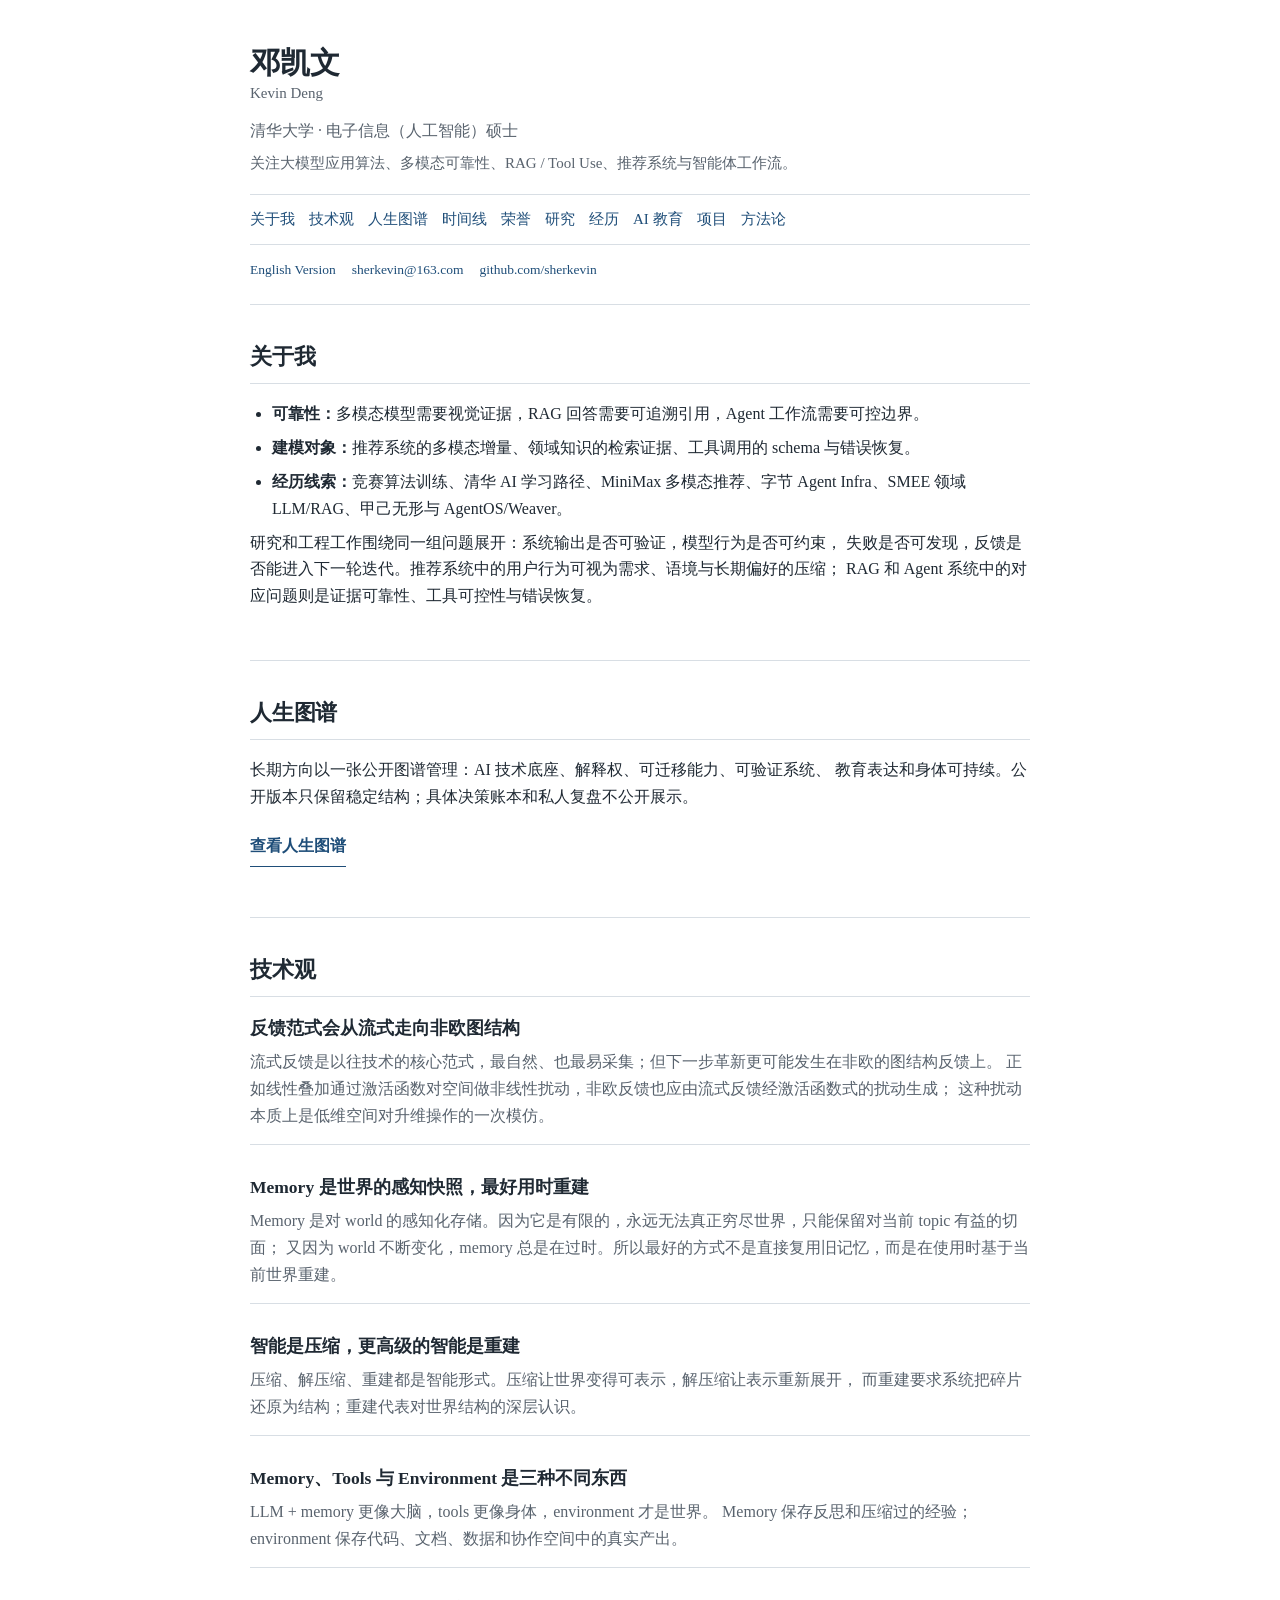
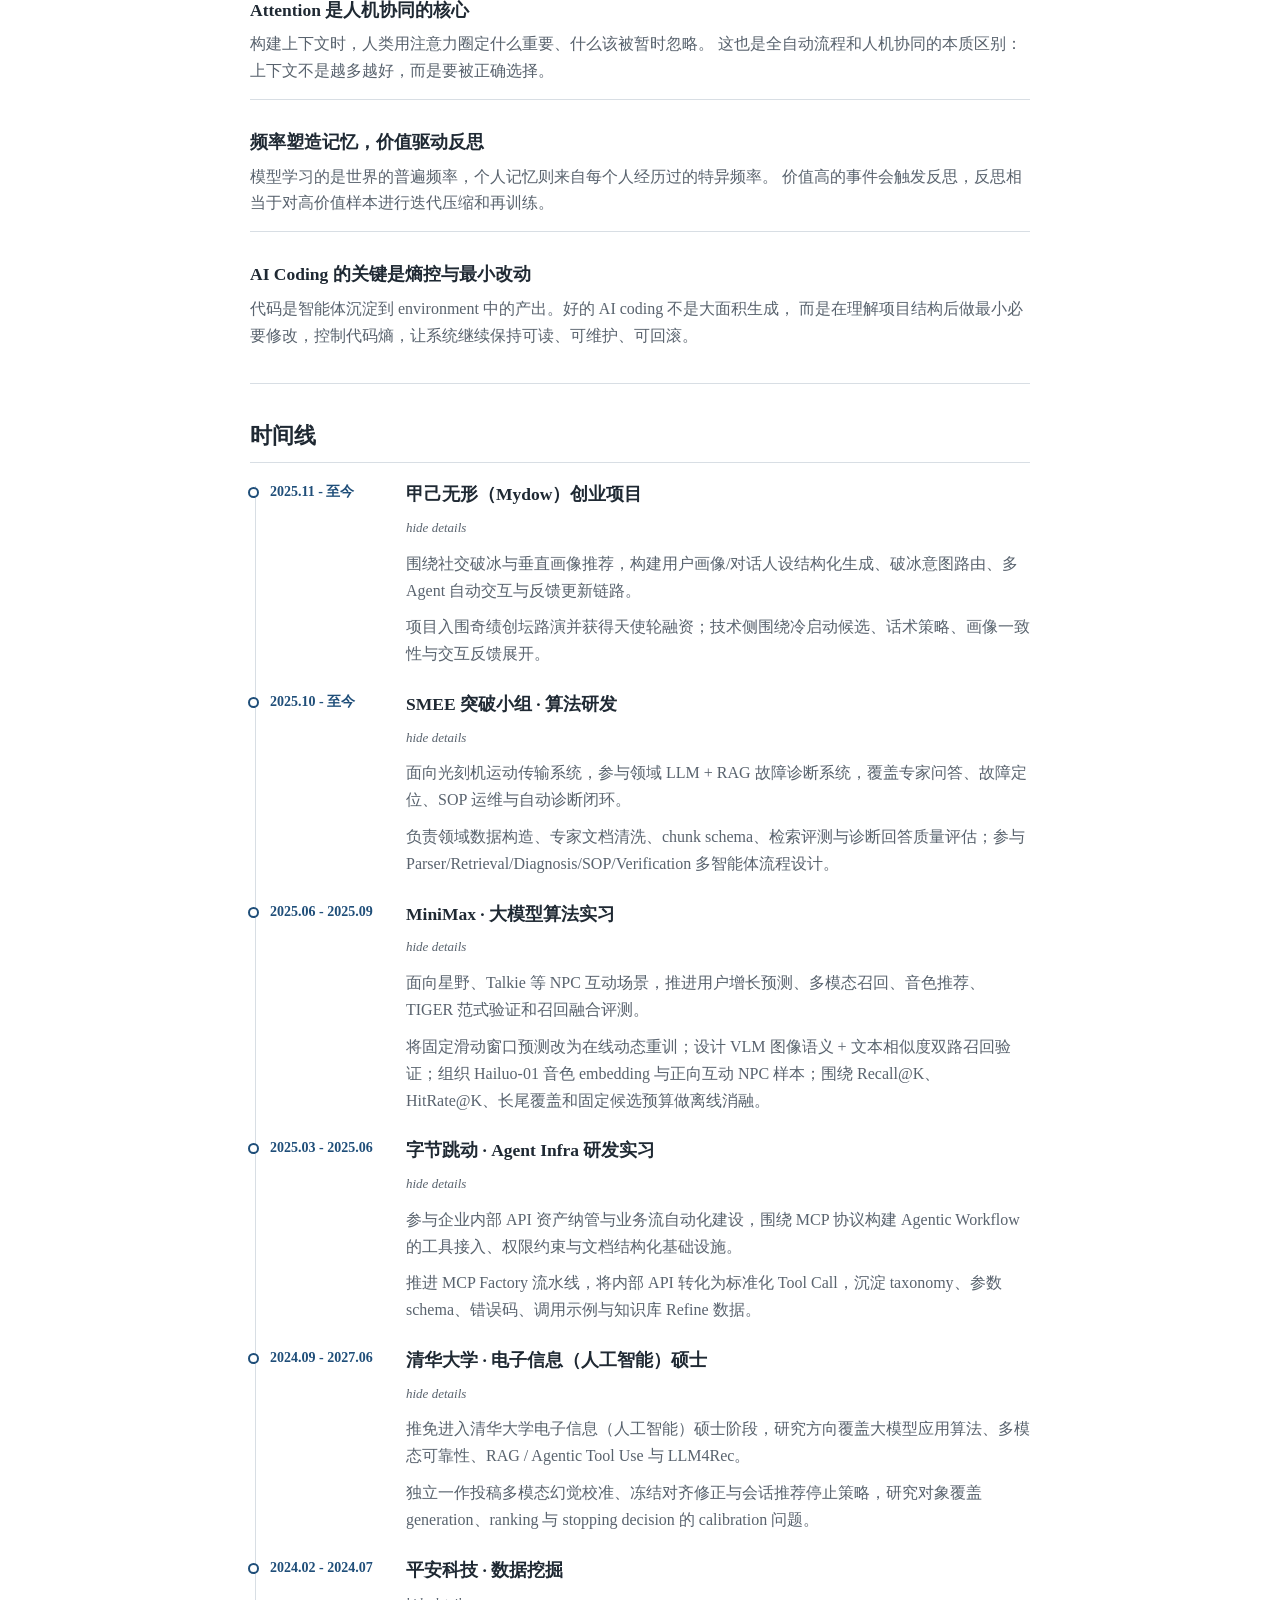
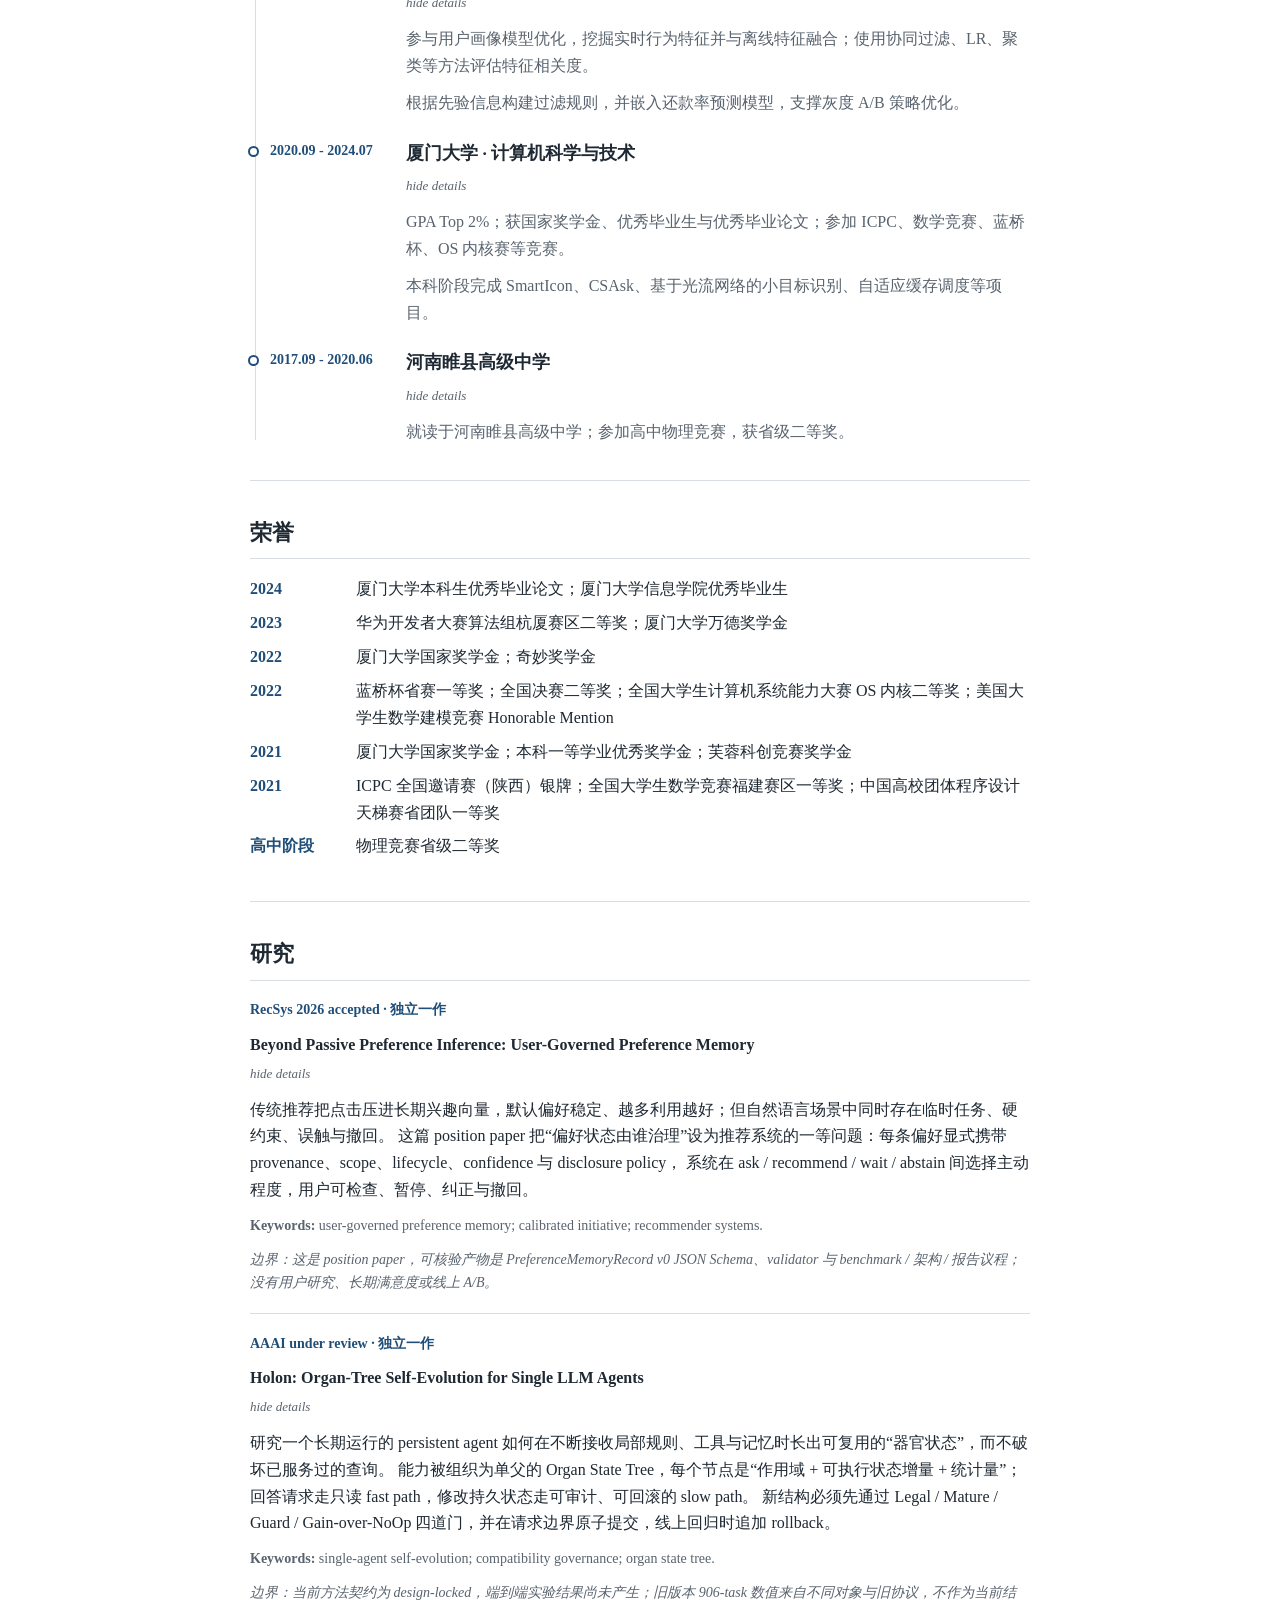
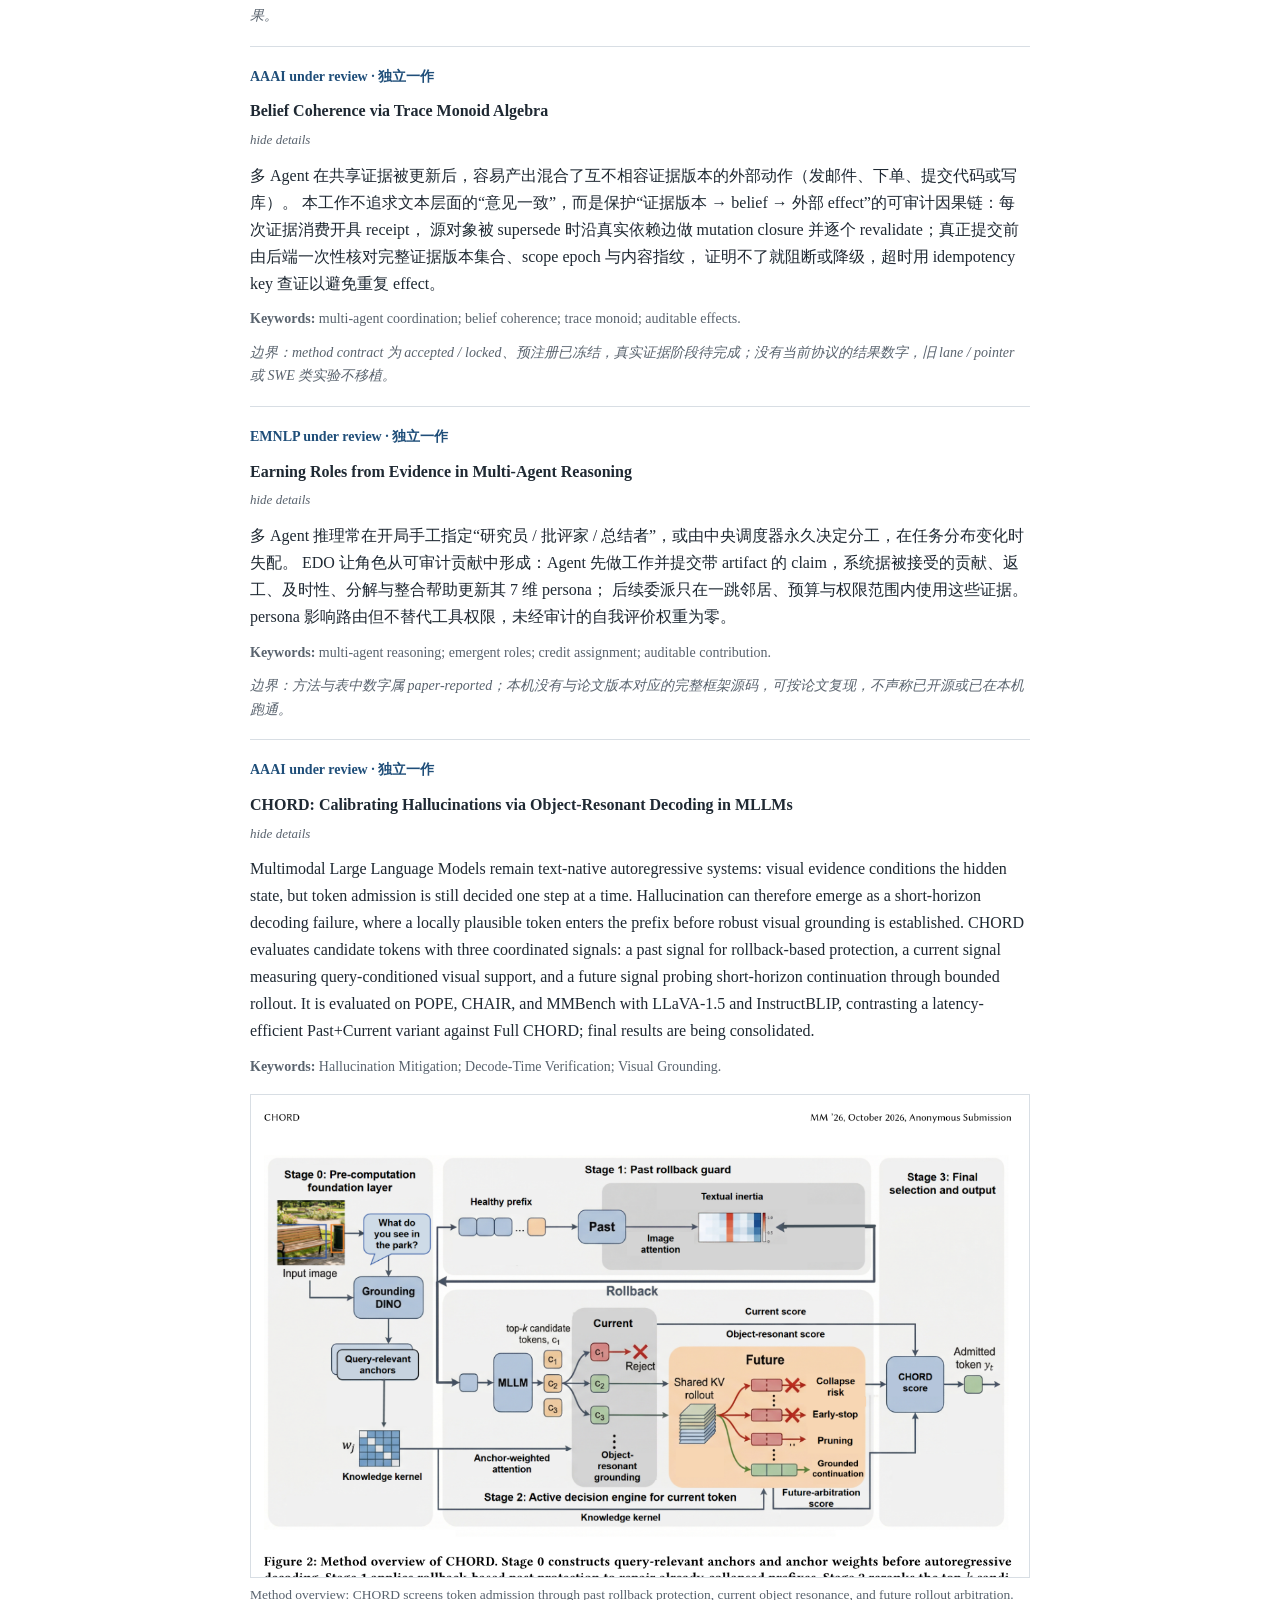
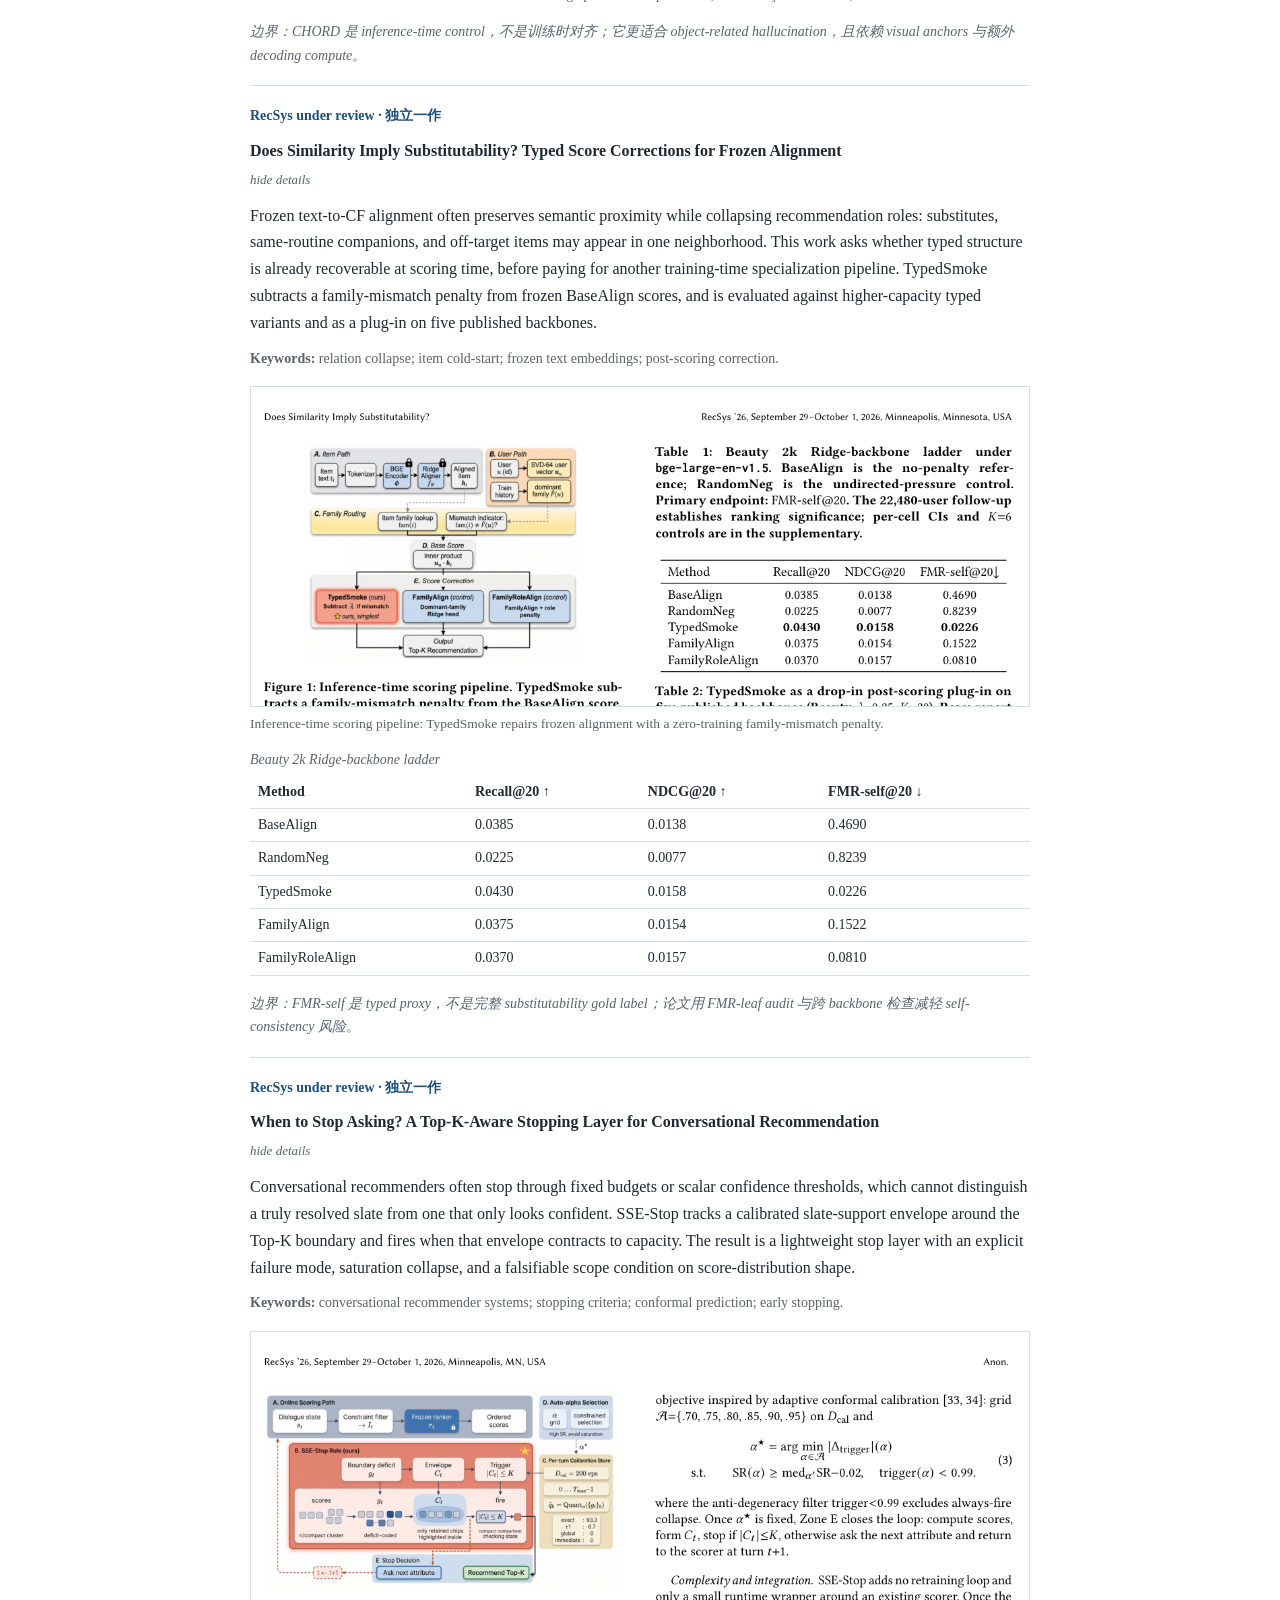
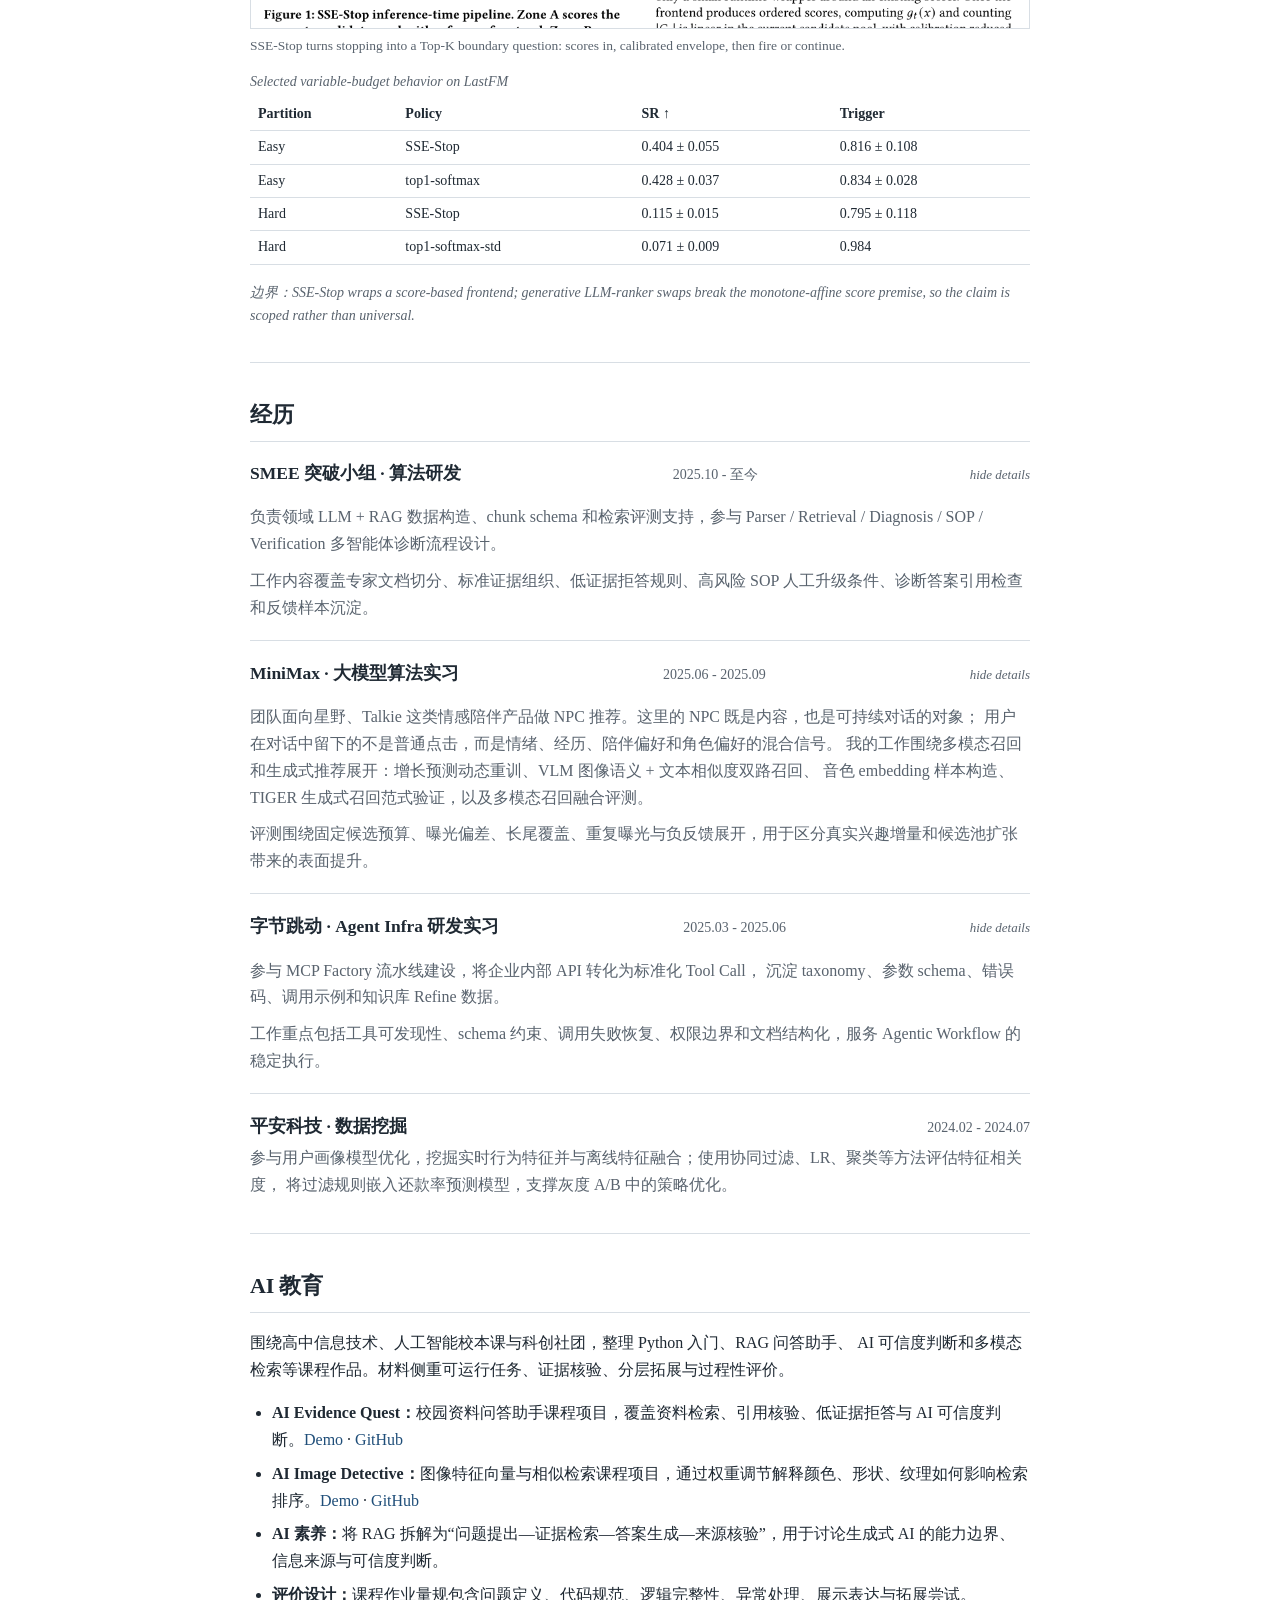
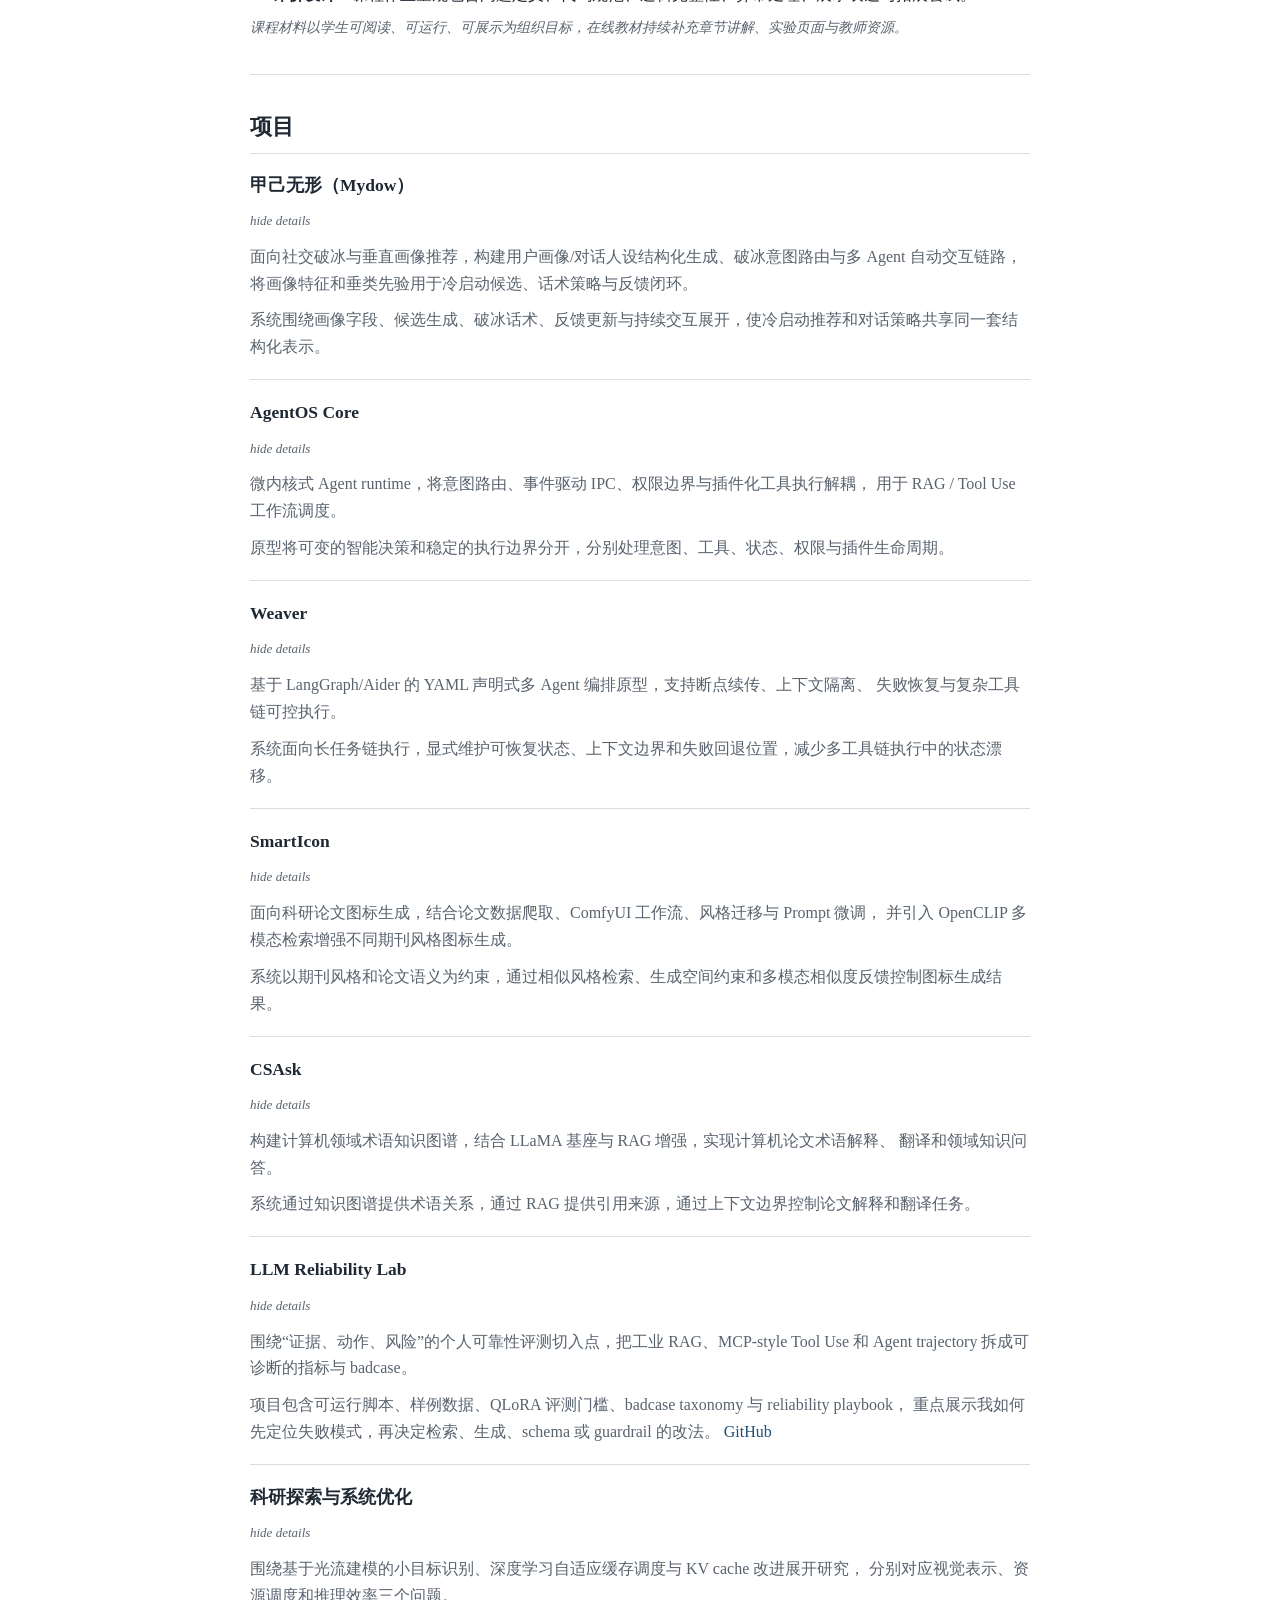
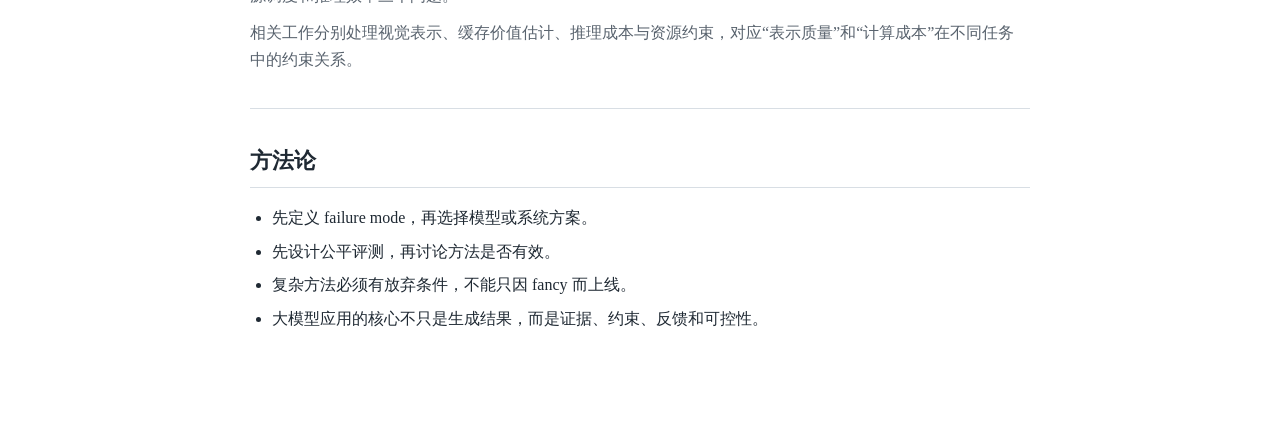
==== index.html @ a405c3c1 "Reorder worldview newest-first: non-Euclidean feedback then memory-rebuild on top" ====
<!doctype html>
<html lang="zh-CN">
  <head>
    <meta charset="utf-8" />
    <meta name="viewport" content="width=device-width, initial-scale=1" />
    <meta
      name="description"
      content="邓凯文的个人主页：人工智能、大模型应用算法、多模态、RAG、Tool Use、推荐与智能体系统。"
    />
    <title>邓凯文 | Kevin Deng</title>
    <link rel="stylesheet" href="./styles.css?v=20260525a" />
  </head>
  <body>
    <div class="page-card">
      <aside class="sidebar">
        <div class="avatar">邓</div>
        <h1>邓凯文</h1>
        <p class="cn-name">Kevin Deng</p>
        <p class="role">清华大学 · 电子信息（人工智能）硕士</p>
        <p class="focus">
          关注大模型应用算法、多模态可靠性、RAG / Tool Use、推荐系统与智能体工作流。
        </p>
        <nav aria-label="页面导航">
          <a href="#about">关于我</a>
          <a href="#worldview">技术观</a>
          <a href="#life-graph">人生图谱</a>
          <a href="#timeline">时间线</a>
          <a href="#honors">荣誉</a>
          <a href="#research">研究</a>
          <a href="#experience">经历</a>
          <a href="#ai-education">AI 教育</a>
          <a href="#projects">项目</a>
          <a href="#principles">方法论</a>
        </nav>
        <div class="contact">
          <a href="./en.html">English Version</a>
          <a href="mailto:sherkevin@163.com">sherkevin@163.com</a>
          <a href="https://github.com/sherkevin">github.com/sherkevin</a>
        </div>
      </aside>

      <main class="content">
        <section id="about" class="section">
          <h2>关于我</h2>
          <ul class="plain-list">
            <li><strong>可靠性：</strong>多模态模型需要视觉证据，RAG 回答需要可追溯引用，Agent 工作流需要可控边界。</li>
            <li><strong>建模对象：</strong>推荐系统的多模态增量、领域知识的检索证据、工具调用的 schema 与错误恢复。</li>
            <li><strong>经历线索：</strong>竞赛算法训练、清华 AI 学习路径、MiniMax 多模态推荐、字节 Agent Infra、SMEE 领域 LLM/RAG、甲己无形与 AgentOS/Weaver。</li>
          </ul>
          <p>
            研究和工程工作围绕同一组问题展开：系统输出是否可验证，模型行为是否可约束，
            失败是否可发现，反馈是否能进入下一轮迭代。推荐系统中的用户行为可视为需求、语境与长期偏好的压缩；
            RAG 和 Agent 系统中的对应问题则是证据可靠性、工具可控性与错误恢复。
          </p>
        </section>

        <section id="life-graph" class="section">
          <h2>人生图谱</h2>
          <p>
            长期方向以一张公开图谱管理：AI 技术底座、解释权、可迁移能力、可验证系统、
            教育表达和身体可持续。公开版本只保留稳定结构；具体决策账本和私人复盘不公开展示。
          </p>
          <p>
            <a class="text-button" href="./life-graph.html">查看人生图谱</a>
          </p>
        </section>

        <section id="worldview" class="section">
          <h2>技术观</h2>
          <div class="principles">
            <article>
              <h3>反馈范式会从流式走向非欧图结构</h3>
              <p>
                流式反馈是以往技术的核心范式，最自然、也最易采集；但下一步革新更可能发生在非欧的图结构反馈上。
                正如线性叠加通过激活函数对空间做非线性扰动，非欧反馈也应由流式反馈经激活函数式的扰动生成；
                这种扰动本质上是低维空间对升维操作的一次模仿。
              </p>
            </article>
            <article>
              <h3>Memory 是世界的感知快照，最好用时重建</h3>
              <p>
                Memory 是对 world 的感知化存储。因为它是有限的，永远无法真正穷尽世界，只能保留对当前 topic 有益的切面；
                又因为 world 不断变化，memory 总是在过时。所以最好的方式不是直接复用旧记忆，而是在使用时基于当前世界重建。
              </p>
            </article>
            <article>
              <h3>智能是压缩，更高级的智能是重建</h3>
              <p>
                压缩、解压缩、重建都是智能形式。压缩让世界变得可表示，解压缩让表示重新展开，
                而重建要求系统把碎片还原为结构；重建代表对世界结构的深层认识。
              </p>
            </article>
            <article>
              <h3>Memory、Tools 与 Environment 是三种不同东西</h3>
              <p>
                LLM + memory 更像大脑，tools 更像身体，environment 才是世界。
                Memory 保存反思和压缩过的经验；environment 保存代码、文档、数据和协作空间中的真实产出。
              </p>
            </article>
            <article>
              <h3>Attention 是人机协同的核心</h3>
              <p>
                构建上下文时，人类用注意力圈定什么重要、什么该被暂时忽略。
                这也是全自动流程和人机协同的本质区别：上下文不是越多越好，而是要被正确选择。
              </p>
            </article>
            <article>
              <h3>频率塑造记忆，价值驱动反思</h3>
              <p>
                模型学习的是世界的普遍频率，个人记忆则来自每个人经历过的特异频率。
                价值高的事件会触发反思，反思相当于对高价值样本进行迭代压缩和再训练。
              </p>
            </article>
            <article>
              <h3>AI Coding 的关键是熵控与最小改动</h3>
              <p>
                代码是智能体沉淀到 environment 中的产出。好的 AI coding 不是大面积生成，
                而是在理解项目结构后做最小必要修改，控制代码熵，让系统继续保持可读、可维护、可回滚。
              </p>
            </article>
          </div>
        </section>

        <section id="timeline" class="section">
          <h2>时间线</h2>
          <div class="timeline">
            <article>
              <span class="dot"></span>
              <time>2025.11 - 至今</time>
              <div>
                <details class="event-detail" open>
                  <summary><h3>甲己无形（Mydow）创业项目</h3></summary>
                  <p>围绕社交破冰与垂直画像推荐，构建用户画像/对话人设结构化生成、破冰意图路由、多 Agent 自动交互与反馈更新链路。</p>
                  <p>项目入围奇绩创坛路演并获得天使轮融资；技术侧围绕冷启动候选、话术策略、画像一致性与交互反馈展开。</p>
                </details>
              </div>
            </article>
            <article>
              <span class="dot"></span>
              <time>2025.10 - 至今</time>
              <div>
                <details class="event-detail" open>
                  <summary><h3>SMEE 突破小组 · 算法研发</h3></summary>
                  <p>面向光刻机运动传输系统，参与领域 LLM + RAG 故障诊断系统，覆盖专家问答、故障定位、SOP 运维与自动诊断闭环。</p>
                  <p>负责领域数据构造、专家文档清洗、chunk schema、检索评测与诊断回答质量评估；参与 Parser/Retrieval/Diagnosis/SOP/Verification 多智能体流程设计。</p>
                </details>
              </div>
            </article>
            <article>
              <span class="dot"></span>
              <time>2025.06 - 2025.09</time>
              <div>
                <details class="event-detail" open>
                  <summary><h3>MiniMax · 大模型算法实习</h3></summary>
                  <p>面向星野、Talkie 等 NPC 互动场景，推进用户增长预测、多模态召回、音色推荐、TIGER 范式验证和召回融合评测。</p>
                  <p>将固定滑动窗口预测改为在线动态重训；设计 VLM 图像语义 + 文本相似度双路召回验证；组织 Hailuo-01 音色 embedding 与正向互动 NPC 样本；围绕 Recall@K、HitRate@K、长尾覆盖和固定候选预算做离线消融。</p>
                </details>
              </div>
            </article>
            <article>
              <span class="dot"></span>
              <time>2025.03 - 2025.06</time>
              <div>
                <details class="event-detail" open>
                  <summary><h3>字节跳动 · Agent Infra 研发实习</h3></summary>
                  <p>参与企业内部 API 资产纳管与业务流自动化建设，围绕 MCP 协议构建 Agentic Workflow 的工具接入、权限约束与文档结构化基础设施。</p>
                  <p>推进 MCP Factory 流水线，将内部 API 转化为标准化 Tool Call，沉淀 taxonomy、参数 schema、错误码、调用示例与知识库 Refine 数据。</p>
                </details>
              </div>
            </article>
            <article>
              <span class="dot"></span>
              <time>2024.09 - 2027.06</time>
              <div>
                <details class="event-detail" open>
                  <summary><h3>清华大学 · 电子信息（人工智能）硕士</h3></summary>
                  <p>推免进入清华大学电子信息（人工智能）硕士阶段，研究方向覆盖大模型应用算法、多模态可靠性、RAG / Agentic Tool Use 与 LLM4Rec。</p>
                  <p>独立一作投稿多模态幻觉校准、冻结对齐修正与会话推荐停止策略，研究对象覆盖 generation、ranking 与 stopping decision 的 calibration 问题。</p>
                </details>
              </div>
            </article>
            <article>
              <span class="dot"></span>
              <time>2024.02 - 2024.07</time>
              <div>
                <details class="event-detail" open>
                  <summary><h3>平安科技 · 数据挖掘</h3></summary>
                  <p>参与用户画像模型优化，挖掘实时行为特征并与离线特征融合；使用协同过滤、LR、聚类等方法评估特征相关度。</p>
                  <p>根据先验信息构建过滤规则，并嵌入还款率预测模型，支撑灰度 A/B 策略优化。</p>
                </details>
              </div>
            </article>
            <article>
              <span class="dot"></span>
              <time>2020.09 - 2024.07</time>
              <div>
                <details class="event-detail" open>
                  <summary><h3>厦门大学 · 计算机科学与技术</h3></summary>
                  <p>GPA Top 2%；获国家奖学金、优秀毕业生与优秀毕业论文；参加 ICPC、数学竞赛、蓝桥杯、OS 内核赛等竞赛。</p>
                  <p>本科阶段完成 SmartIcon、CSAsk、基于光流网络的小目标识别、自适应缓存调度等项目。</p>
                </details>
              </div>
            </article>
            <article>
              <span class="dot"></span>
              <time>2017.09 - 2020.06</time>
              <div>
                <details class="event-detail" open>
                  <summary><h3>河南睢县高级中学</h3></summary>
                  <p>就读于河南睢县高级中学；参加高中物理竞赛，获省级二等奖。</p>
                </details>
              </div>
            </article>
          </div>
        </section>

        <section id="honors" class="section">
          <h2>荣誉</h2>
          <ul class="dated-list">
            <li><span>2024</span>厦门大学本科生优秀毕业论文；厦门大学信息学院优秀毕业生</li>
            <li><span>2023</span>华为开发者大赛算法组杭厦赛区二等奖；厦门大学万德奖学金</li>
            <li><span>2022</span>厦门大学国家奖学金；奇妙奖学金</li>
            <li><span>2022</span>蓝桥杯省赛一等奖；全国决赛二等奖；全国大学生计算机系统能力大赛 OS 内核二等奖；美国大学生数学建模竞赛 Honorable Mention</li>
            <li><span>2021</span>厦门大学国家奖学金；本科一等学业优秀奖学金；芙蓉科创竞赛奖学金</li>
            <li><span>2021</span>ICPC 全国邀请赛（陕西）银牌；全国大学生数学竞赛福建赛区一等奖；中国高校团体程序设计天梯赛省团队一等奖</li>
            <li><span>高中阶段</span>物理竞赛省级二等奖</li>
          </ul>
        </section>

        <section id="research" class="section">
          <h2>研究</h2>
          <article class="publication">
            <details class="paper-detail" open>
              <summary>
                <span class="venue">RecSys 2026 accepted · 独立一作</span>
                <strong>Beyond Passive Preference Inference: User-Governed Preference Memory</strong>
              </summary>
              <p class="paper-abstract">
                传统推荐把点击压进长期兴趣向量，默认偏好稳定、越多利用越好；但自然语言场景中同时存在临时任务、硬约束、误触与撤回。
                这篇 position paper 把“偏好状态由谁治理”设为推荐系统的一等问题：每条偏好显式携带 provenance、scope、lifecycle、confidence 与 disclosure policy，
                系统在 ask / recommend / wait / abstain 间选择主动程度，用户可检查、暂停、纠正与撤回。
              </p>
              <p class="keywords"><strong>Keywords:</strong> user-governed preference memory; calibrated initiative; recommender systems.</p>
              <p class="note">边界：这是 position paper，可核验产物是 PreferenceMemoryRecord v0 JSON Schema、validator 与 benchmark / 架构 / 报告议程；没有用户研究、长期满意度或线上 A/B。</p>
            </details>
          </article>

          <article class="publication">
            <details class="paper-detail" open>
              <summary>
                <span class="venue">AAAI under review · 独立一作</span>
                <strong>Holon: Organ-Tree Self-Evolution for Single LLM Agents</strong>
              </summary>
              <p class="paper-abstract">
                研究一个长期运行的 persistent agent 如何在不断接收局部规则、工具与记忆时长出可复用的“器官状态”，而不破坏已服务过的查询。
                能力被组织为单父的 Organ State Tree，每个节点是“作用域 + 可执行状态增量 + 统计量”；回答请求走只读 fast path，修改持久状态走可审计、可回滚的 slow path。
                新结构必须先通过 Legal / Mature / Guard / Gain-over-NoOp 四道门，并在请求边界原子提交，线上回归时追加 rollback。
              </p>
              <p class="keywords"><strong>Keywords:</strong> single-agent self-evolution; compatibility governance; organ state tree.</p>
              <p class="note">边界：当前方法契约为 design-locked，端到端实验结果尚未产生；旧版本 906-task 数值来自不同对象与旧协议，不作为当前结果。</p>
            </details>
          </article>

          <article class="publication">
            <details class="paper-detail" open>
              <summary>
                <span class="venue">AAAI under review · 独立一作</span>
                <strong>Belief Coherence via Trace Monoid Algebra</strong>
              </summary>
              <p class="paper-abstract">
                多 Agent 在共享证据被更新后，容易产出混合了互不相容证据版本的外部动作（发邮件、下单、提交代码或写库）。
                本工作不追求文本层面的“意见一致”，而是保护“证据版本 → belief → 外部 effect”的可审计因果链：每次证据消费开具 receipt，
                源对象被 supersede 时沿真实依赖边做 mutation closure 并逐个 revalidate；真正提交前由后端一次性核对完整证据版本集合、scope epoch 与内容指纹，
                证明不了就阻断或降级，超时用 idempotency key 查证以避免重复 effect。
              </p>
              <p class="keywords"><strong>Keywords:</strong> multi-agent coordination; belief coherence; trace monoid; auditable effects.</p>
              <p class="note">边界：method contract 为 accepted / locked、预注册已冻结，真实证据阶段待完成；没有当前协议的结果数字，旧 lane / pointer 或 SWE 类实验不移植。</p>
            </details>
          </article>

          <article class="publication">
            <details class="paper-detail" open>
              <summary>
                <span class="venue">EMNLP under review · 独立一作</span>
                <strong>Earning Roles from Evidence in Multi-Agent Reasoning</strong>
              </summary>
              <p class="paper-abstract">
                多 Agent 推理常在开局手工指定“研究员 / 批评家 / 总结者”，或由中央调度器永久决定分工，在任务分布变化时失配。
                EDO 让角色从可审计贡献中形成：Agent 先做工作并提交带 artifact 的 claim，系统据被接受的贡献、返工、及时性、分解与整合帮助更新其 7 维 persona；
                后续委派只在一跳邻居、预算与权限范围内使用这些证据。persona 影响路由但不替代工具权限，未经审计的自我评价权重为零。
              </p>
              <p class="keywords"><strong>Keywords:</strong> multi-agent reasoning; emergent roles; credit assignment; auditable contribution.</p>
              <p class="note">边界：方法与表中数字属 paper-reported；本机没有与论文版本对应的完整框架源码，可按论文复现，不声称已开源或已在本机跑通。</p>
            </details>
          </article>

          <article class="publication">
            <details class="paper-detail" open>
              <summary>
                <span class="venue">AAAI under review · 独立一作</span>
                <strong>CHORD: Calibrating Hallucinations via Object-Resonant Decoding in MLLMs</strong>
              </summary>
              <p class="paper-abstract">
                Multimodal Large Language Models remain text-native autoregressive systems: visual evidence conditions the hidden state, but token admission is still decided one step at a time.
                Hallucination can therefore emerge as a short-horizon decoding failure, where a locally plausible token enters the prefix before robust visual grounding is established.
                CHORD evaluates candidate tokens with three coordinated signals: a past signal for rollback-based protection, a current signal measuring query-conditioned visual support, and a future signal probing short-horizon continuation through bounded rollout.
                It is evaluated on POPE, CHAIR, and MMBench with LLaVA-1.5 and InstructBLIP, contrasting a latency-efficient Past+Current variant against Full CHORD; final results are being consolidated.
              </p>
              <p class="keywords"><strong>Keywords:</strong> Hallucination Mitigation; Decode-Time Verification; Visual Grounding.</p>
              <figure class="paper-figure">
                <img src="./assets/papers/chord-method.png" alt="CHORD method overview" />
                <figcaption>Method overview: CHORD screens token admission through past rollback protection, current object resonance, and future rollout arbitration.</figcaption>
              </figure>
              <p class="note">边界：CHORD 是 inference-time control，不是训练时对齐；它更适合 object-related hallucination，且依赖 visual anchors 与额外 decoding compute。</p>
            </details>
          </article>

          <article class="publication">
            <details class="paper-detail" open>
              <summary>
                <span class="venue">RecSys under review · 独立一作</span>
                <strong>Does Similarity Imply Substitutability? Typed Score Corrections for Frozen Alignment</strong>
              </summary>
              <p class="paper-abstract">
                Frozen text-to-CF alignment often preserves semantic proximity while collapsing recommendation roles: substitutes, same-routine companions, and off-target items may appear in one neighborhood.
                This work asks whether typed structure is already recoverable at scoring time, before paying for another training-time specialization pipeline.
                TypedSmoke subtracts a family-mismatch penalty from frozen BaseAlign scores, and is evaluated against higher-capacity typed variants and as a plug-in on five published backbones.
              </p>
              <p class="keywords"><strong>Keywords:</strong> relation collapse; item cold-start; frozen text embeddings; post-scoring correction.</p>
              <figure class="paper-figure">
                <img src="./assets/papers/typed-method.png" alt="TypedSmoke inference-time scoring pipeline" />
                <figcaption>Inference-time scoring pipeline: TypedSmoke repairs frozen alignment with a zero-training family-mismatch penalty.</figcaption>
              </figure>
              <div class="table-wrap">
                <table class="result-table">
                  <caption>Beauty 2k Ridge-backbone ladder</caption>
                  <thead>
                    <tr>
                      <th>Method</th>
                      <th>Recall@20 ↑</th>
                      <th>NDCG@20 ↑</th>
                      <th>FMR-self@20 ↓</th>
                    </tr>
                  </thead>
                  <tbody>
                    <tr><td>BaseAlign</td><td>0.0385</td><td>0.0138</td><td>0.4690</td></tr>
                    <tr><td>RandomNeg</td><td>0.0225</td><td>0.0077</td><td>0.8239</td></tr>
                    <tr><td>TypedSmoke</td><td>0.0430</td><td>0.0158</td><td>0.0226</td></tr>
                    <tr><td>FamilyAlign</td><td>0.0375</td><td>0.0154</td><td>0.1522</td></tr>
                    <tr><td>FamilyRoleAlign</td><td>0.0370</td><td>0.0157</td><td>0.0810</td></tr>
                  </tbody>
                </table>
              </div>
              <p class="note">边界：FMR-self 是 typed proxy，不是完整 substitutability gold label；论文用 FMR-leaf audit 与跨 backbone 检查减轻 self-consistency 风险。</p>
            </details>
          </article>

          <article class="publication">
            <details class="paper-detail" open>
              <summary>
                <span class="venue">RecSys under review · 独立一作</span>
                <strong>When to Stop Asking? A Top-K-Aware Stopping Layer for Conversational Recommendation</strong>
              </summary>
              <p class="paper-abstract">
                Conversational recommenders often stop through fixed budgets or scalar confidence thresholds, which cannot distinguish a truly resolved slate from one that only looks confident.
                SSE-Stop tracks a calibrated slate-support envelope around the Top-K boundary and fires when that envelope contracts to capacity.
                The result is a lightweight stop layer with an explicit failure mode, saturation collapse, and a falsifiable scope condition on score-distribution shape.
              </p>
              <p class="keywords"><strong>Keywords:</strong> conversational recommender systems; stopping criteria; conformal prediction; early stopping.</p>
              <figure class="paper-figure">
                <img src="./assets/papers/stop-method.png" alt="SSE-Stop inference-time pipeline" />
                <figcaption>SSE-Stop turns stopping into a Top-K boundary question: scores in, calibrated envelope, then fire or continue.</figcaption>
              </figure>
              <div class="table-wrap">
                <table class="result-table">
                  <caption>Selected variable-budget behavior on LastFM</caption>
                  <thead>
                    <tr>
                      <th>Partition</th>
                      <th>Policy</th>
                      <th>SR ↑</th>
                      <th>Trigger</th>
                    </tr>
                  </thead>
                  <tbody>
                    <tr><td>Easy</td><td>SSE-Stop</td><td>0.404 ± 0.055</td><td>0.816 ± 0.108</td></tr>
                    <tr><td>Easy</td><td>top1-softmax</td><td>0.428 ± 0.037</td><td>0.834 ± 0.028</td></tr>
                    <tr><td>Hard</td><td>SSE-Stop</td><td>0.115 ± 0.015</td><td>0.795 ± 0.118</td></tr>
                    <tr><td>Hard</td><td>top1-softmax-std</td><td>0.071 ± 0.009</td><td>0.984</td></tr>
                  </tbody>
                </table>
              </div>
              <p class="note">边界：SSE-Stop wraps a score-based frontend; generative LLM-ranker swaps break the monotone-affine score premise, so the claim is scoped rather than universal.</p>
            </details>
          </article>
        </section>

        <section id="experience" class="section">
          <h2>经历</h2>
          <article class="entry">
            <details class="event-detail" open>
              <summary class="entry-head">
                <h3>SMEE 突破小组 · 算法研发</h3>
                <span>2025.10 - 至今</span>
              </summary>
              <p>
                负责领域 LLM + RAG 数据构造、chunk schema 和检索评测支持，参与 Parser / Retrieval /
                Diagnosis / SOP / Verification 多智能体诊断流程设计。
              </p>
              <p>
                工作内容覆盖专家文档切分、标准证据组织、低证据拒答规则、高风险 SOP 人工升级条件、诊断答案引用检查和反馈样本沉淀。
              </p>
            </details>
          </article>
          <article class="entry">
            <details class="event-detail" open>
              <summary class="entry-head">
                <h3>MiniMax · 大模型算法实习</h3>
                <span>2025.06 - 2025.09</span>
              </summary>
              <p>
                团队面向星野、Talkie 这类情感陪伴产品做 NPC 推荐。这里的 NPC 既是内容，也是可持续对话的对象；
                用户在对话中留下的不是普通点击，而是情绪、经历、陪伴偏好和角色偏好的混合信号。
                我的工作围绕多模态召回和生成式推荐展开：增长预测动态重训、VLM 图像语义 + 文本相似度双路召回、
                音色 embedding 样本构造、TIGER 生成式召回范式验证，以及多模态召回融合评测。
              </p>
              <p>
                评测围绕固定候选预算、曝光偏差、长尾覆盖、重复曝光与负反馈展开，用于区分真实兴趣增量和候选池扩张带来的表面提升。
              </p>
            </details>
          </article>
          <article class="entry">
            <details class="event-detail" open>
              <summary class="entry-head">
                <h3>字节跳动 · Agent Infra 研发实习</h3>
                <span>2025.03 - 2025.06</span>
              </summary>
              <p>
                参与 MCP Factory 流水线建设，将企业内部 API 转化为标准化 Tool Call，
                沉淀 taxonomy、参数 schema、错误码、调用示例和知识库 Refine 数据。
              </p>
              <p>
                工作重点包括工具可发现性、schema 约束、调用失败恢复、权限边界和文档结构化，服务 Agentic Workflow 的稳定执行。
              </p>
            </details>
          </article>
          <article class="entry">
            <div class="entry-head">
              <h3>平安科技 · 数据挖掘</h3>
              <span>2024.02 - 2024.07</span>
            </div>
            <p>
              参与用户画像模型优化，挖掘实时行为特征并与离线特征融合；使用协同过滤、LR、聚类等方法评估特征相关度，
              将过滤规则嵌入还款率预测模型，支撑灰度 A/B 中的策略优化。
            </p>
          </article>
        </section>

        <section id="ai-education" class="section">
          <h2>AI 教育</h2>
          <p>
            围绕高中信息技术、人工智能校本课与科创社团，整理 Python 入门、RAG 问答助手、
            AI 可信度判断和多模态检索等课程作品。材料侧重可运行任务、证据核验、分层拓展与过程性评价。
          </p>
          <ul class="plain-list">
            <li><strong>AI Evidence Quest：</strong>校园资料问答助手课程项目，覆盖资料检索、引用核验、低证据拒答与 AI 可信度判断。<a href="https://sherkevin.github.io/ai-evidence-quest/">Demo</a> · <a href="https://github.com/sherkevin/ai-evidence-quest">GitHub</a></li>
            <li><strong>AI Image Detective：</strong>图像特征向量与相似检索课程项目，通过权重调节解释颜色、形状、纹理如何影响检索排序。<a href="https://sherkevin.github.io/ai-image-detective/">Demo</a> · <a href="https://github.com/sherkevin/ai-image-detective">GitHub</a></li>
            <li><strong>AI 素养：</strong>将 RAG 拆解为“问题提出—证据检索—答案生成—来源核验”，用于讨论生成式 AI 的能力边界、信息来源与可信度判断。</li>
            <li><strong>评价设计：</strong>课程作业量规包含问题定义、代码规范、逻辑完整性、异常处理、展示表达与拓展尝试。</li>
          </ul>
          <p class="note">课程材料以学生可阅读、可运行、可展示为组织目标，在线教材持续补充章节讲解、实验页面与教师资源。</p>
        </section>

        <section id="projects" class="section">
          <h2>项目</h2>
          <div class="project">
            <details class="event-detail" open>
              <summary><h3>甲己无形（Mydow）</h3></summary>
              <p>
                面向社交破冰与垂直画像推荐，构建用户画像/对话人设结构化生成、破冰意图路由与多 Agent
                自动交互链路，将画像特征和垂类先验用于冷启动候选、话术策略与反馈闭环。
              </p>
              <p>
                系统围绕画像字段、候选生成、破冰话术、反馈更新与持续交互展开，使冷启动推荐和对话策略共享同一套结构化表示。
              </p>
            </details>
          </div>
          <div class="project">
            <details class="event-detail" open>
              <summary><h3>AgentOS Core</h3></summary>
              <p>
                微内核式 Agent runtime，将意图路由、事件驱动 IPC、权限边界与插件化工具执行解耦，
                用于 RAG / Tool Use 工作流调度。
              </p>
              <p>
                原型将可变的智能决策和稳定的执行边界分开，分别处理意图、工具、状态、权限与插件生命周期。
              </p>
            </details>
          </div>
          <div class="project">
            <details class="event-detail" open>
              <summary><h3>Weaver</h3></summary>
              <p>
                基于 LangGraph/Aider 的 YAML 声明式多 Agent 编排原型，支持断点续传、上下文隔离、
                失败恢复与复杂工具链可控执行。
              </p>
              <p>
                系统面向长任务链执行，显式维护可恢复状态、上下文边界和失败回退位置，减少多工具链执行中的状态漂移。
              </p>
            </details>
          </div>
          <div class="project">
            <details class="event-detail" open>
              <summary><h3>SmartIcon</h3></summary>
              <p>
                面向科研论文图标生成，结合论文数据爬取、ComfyUI 工作流、风格迁移与 Prompt 微调，
                并引入 OpenCLIP 多模态检索增强不同期刊风格图标生成。
              </p>
              <p>
                系统以期刊风格和论文语义为约束，通过相似风格检索、生成空间约束和多模态相似度反馈控制图标生成结果。
              </p>
            </details>
          </div>
          <div class="project">
            <details class="event-detail" open>
              <summary><h3>CSAsk</h3></summary>
              <p>
                构建计算机领域术语知识图谱，结合 LLaMA 基座与 RAG 增强，实现计算机论文术语解释、
                翻译和领域知识问答。
              </p>
              <p>
                系统通过知识图谱提供术语关系，通过 RAG 提供引用来源，通过上下文边界控制论文解释和翻译任务。
              </p>
            </details>
          </div>
          <div class="project">
            <details class="event-detail" open>
              <summary><h3>LLM Reliability Lab</h3></summary>
              <p>
                围绕“证据、动作、风险”的个人可靠性评测切入点，把工业 RAG、MCP-style Tool Use
                和 Agent trajectory 拆成可诊断的指标与 badcase。
              </p>
              <p>
                项目包含可运行脚本、样例数据、QLoRA 评测门槛、badcase taxonomy 与 reliability playbook，
                重点展示我如何先定位失败模式，再决定检索、生成、schema 或 guardrail 的改法。
                <a href="https://github.com/sherkevin/llm-reliability-lab">GitHub</a>
              </p>
            </details>
          </div>
          <div class="project">
            <details class="event-detail" open>
              <summary><h3>科研探索与系统优化</h3></summary>
              <p>
                围绕基于光流建模的小目标识别、深度学习自适应缓存调度与 KV cache 改进展开研究，
                分别对应视觉表示、资源调度和推理效率三个问题。
              </p>
              <p>
                相关工作分别处理视觉表示、缓存价值估计、推理成本与资源约束，对应“表示质量”和“计算成本”在不同任务中的约束关系。
              </p>
            </details>
          </div>
        </section>

        <section id="principles" class="section">
          <h2>方法论</h2>
          <ul class="plain-list">
            <li>先定义 failure mode，再选择模型或系统方案。</li>
            <li>先设计公平评测，再讨论方法是否有效。</li>
            <li>复杂方法必须有放弃条件，不能只因 fancy 而上线。</li>
            <li>大模型应用的核心不只是生成结果，而是证据、约束、反馈和可控性。</li>
          </ul>
        </section>
      </main>
    </div>
    <script src="./script.js?v=20260504e"></script>
  </body>
</html>
---- styles.css ----
:root {
  --bg: #ffffff;
  --panel: #ffffff;
  --ink: #1f2933;
  --muted: #59636e;
  --line: #d8dee4;
  --accent: #1f4e79;
  --soft: #eef4fa;
}

* {
  box-sizing: border-box;
}

html {
  scroll-behavior: smooth;
}

body {
  margin: 0;
  color: var(--ink);
  background: #ffffff;
  font-family: "Times New Roman", Times, "SimSun", "Songti SC", "宋体", serif;
  font-size: 16px;
  line-height: 1.68;
}

a {
  color: var(--accent);
  text-decoration: none;
}

a:hover {
  text-decoration: underline;
  text-underline-offset: 3px;
}

.text-button {
  display: inline-block;
  padding: 6px 0;
  border-bottom: 1px solid var(--accent);
  font-weight: 600;
}

.text-button:hover {
  text-decoration: none;
}

.page-card {
  width: min(780px, calc(100% - 36px));
  min-height: 100vh;
  margin: 0 auto;
  padding: 46px 0 58px;
  background: var(--bg);
  border: 0;
  box-shadow: none;
}

.sidebar {
  position: static;
  padding: 0 0 22px;
  margin-bottom: 34px;
  border-right: 0;
  border-bottom: 1px solid var(--line);
  background: transparent;
}

.avatar {
  display: none;
}

h1,
h2,
h3,
p {
  margin-top: 0;
}

h1 {
  margin-bottom: 2px;
  font-size: 30px;
  font-weight: 600;
  line-height: 1.1;
}

.cn-name {
  margin-bottom: 12px;
  color: var(--muted);
  font-size: 15px;
}

.role,
.focus {
  color: var(--muted);
}

.role {
  margin-bottom: 6px;
}

.focus {
  max-width: 620px;
  margin-bottom: 18px;
  font-size: 15px;
}

nav {
  display: flex;
  flex-wrap: wrap;
  gap: 4px 14px;
  margin: 18px 0 14px;
  padding: 12px 0;
  border-top: 1px solid var(--line);
  border-bottom: 1px solid var(--line);
}

nav a {
  color: var(--accent);
  font-size: 15px;
}

.contact {
  display: flex;
  flex-wrap: wrap;
  gap: 6px 16px;
  font-size: 13.5px;
  word-break: break-word;
}

.content {
  padding-top: 0;
}

.section {
  padding: 0 0 34px;
  margin-bottom: 34px;
  border-bottom: 1px solid var(--line);
}

.section:last-child {
  margin-bottom: 0;
  border-bottom: 0;
}

h2 {
  margin-bottom: 17px;
  padding-bottom: 7px;
  border-bottom: 1px solid var(--line);
  font-size: 22px;
  font-weight: 600;
  letter-spacing: -0.01em;
}

h3 {
  margin-bottom: 6px;
  font-size: 17.5px;
  font-weight: 600;
}

strong {
  font-weight: 600;
}

.plain-list,
.news-list,
.dated-list {
  padding-left: 22px;
  margin: 0;
}

.plain-list li,
.news-list li,
.dated-list li {
  margin-bottom: 7px;
}

.news-list span {
  display: inline-block;
  min-width: 72px;
  color: var(--accent);
  font-weight: 600;
}

.dated-list {
  list-style: none;
  padding-left: 0;
}

.dated-list li {
  display: grid;
  grid-template-columns: 92px minmax(0, 1fr);
  gap: 14px;
}

.dated-list span {
  color: var(--accent);
  font-weight: 600;
}

.honor-grid {
  display: grid;
  grid-template-columns: repeat(2, minmax(0, 1fr));
  gap: 28px;
}

.principles {
  display: grid;
  gap: 14px;
}

.principles article {
  padding: 14px 0;
  border-bottom: 1px solid var(--line);
}

.principles article:first-child {
  padding-top: 0;
}

.principles article:last-child {
  padding-bottom: 0;
  border-bottom: 0;
}

.principles p {
  margin-bottom: 0;
  color: var(--muted);
}

.timeline {
  position: relative;
  display: grid;
  gap: 22px;
  padding-left: 20px;
}

.timeline::before {
  position: absolute;
  top: 6px;
  bottom: 6px;
  left: 5px;
  width: 1px;
  content: "";
  background: var(--line);
}

.timeline article {
  position: relative;
  display: grid;
  grid-template-columns: 118px minmax(0, 1fr);
  gap: 18px;
}

.timeline .dot {
  position: absolute;
  top: 7px;
  left: -22px;
  width: 11px;
  height: 11px;
  border: 2px solid var(--accent);
  background: #ffffff;
  border-radius: 50%;
}

.timeline time {
  color: var(--accent);
  font-size: 14px;
  font-weight: 600;
}

.timeline p {
  margin-bottom: 10px;
  color: var(--muted);
}

.timeline p:last-child {
  margin-bottom: 0;
}

.timeline h3 {
  margin-bottom: 3px;
}

.publication,
.entry,
.project {
  padding: 18px 0;
  border-bottom: 1px solid var(--line);
}

.publication:first-of-type,
.entry:first-of-type,
.project:first-of-type {
  padding-top: 0;
}

.publication:last-child,
.entry:last-child,
.project:last-child {
  padding-bottom: 0;
  border-bottom: 0;
}

.venue,
.entry-head span,
.note {
  color: var(--muted);
  font-size: 14px;
}

.venue {
  margin-bottom: 6px;
  color: var(--accent);
  font-weight: 600;
}

.note {
  margin-bottom: 0;
  font-style: italic;
}

.paper-detail,
.event-detail {
  display: block;
}

.paper-detail summary,
.event-detail summary {
  display: grid;
  gap: 4px;
  margin-bottom: 12px;
  cursor: pointer;
  list-style: none;
}

.paper-detail summary::-webkit-details-marker,
.event-detail summary::-webkit-details-marker {
  display: none;
}

.paper-detail summary::after,
.event-detail summary::after {
  content: "hide details";
  color: var(--muted);
  font-size: 13px;
  font-style: italic;
}

.paper-detail:not([open]) summary::after,
.event-detail:not([open]) summary::after {
  content: "show details";
}

.event-detail summary.entry-head {
  display: flex;
  align-items: baseline;
  justify-content: space-between;
  gap: 24px;
}

.paper-abstract {
  color: var(--ink) !important;
}

.keywords {
  color: var(--muted);
  font-size: 14px;
}

.paper-figure {
  margin: 16px 0;
}

.paper-figure img {
  display: block;
  width: 100%;
  height: auto;
  border: 1px solid var(--line);
  background: #ffffff;
}

.paper-figure figcaption {
  margin-top: 7px;
  color: var(--muted);
  font-size: 13.5px;
  line-height: 1.45;
}

.table-wrap {
  width: 100%;
  margin: 16px 0;
  overflow-x: auto;
}

.result-table {
  width: 100%;
  border-collapse: collapse;
  font-size: 14px;
  line-height: 1.45;
}

.result-table caption {
  margin-bottom: 6px;
  color: var(--muted);
  font-style: italic;
  text-align: left;
}

.result-table th,
.result-table td {
  padding: 6px 8px;
  border-bottom: 1px solid var(--line);
  text-align: left;
}

.result-table th {
  color: var(--ink);
  font-weight: 600;
}

.entry-head {
  display: flex;
  align-items: baseline;
  justify-content: space-between;
  gap: 24px;
}

.entry-head h3 {
  margin-bottom: 4px;
}

.entry p,
.publication p,
.project p {
  margin-bottom: 10px;
  color: var(--muted);
}

.entry p:last-child,
.publication p:last-child,
.project p:last-child {
  margin-bottom: 0;
}

.graph-shell {
  margin: 22px 0 8px;
}

.graph-toolbar {
  display: flex;
  flex-wrap: wrap;
  align-items: center;
  gap: 8px 14px;
  margin-bottom: 10px;
  color: var(--muted);
  font-size: 13.5px;
}

.graph-toolbar button {
  padding: 3px 0;
  border: 0;
  border-bottom: 1px solid var(--accent);
  color: var(--accent);
  background: transparent;
  cursor: pointer;
  font-family: inherit;
  font-size: 13.5px;
}

.graph-toolbar button:hover {
  color: var(--ink);
  border-bottom-color: var(--ink);
}

.graph-legend {
  display: flex;
  flex-wrap: wrap;
  gap: 7px 13px;
  margin: 0 0 12px;
  color: var(--muted);
  font-size: 13px;
}

.legend-item {
  display: inline-flex;
  align-items: center;
  gap: 5px;
  padding: 2px 0;
  border: 0;
  border-bottom: 1px solid transparent;
  color: var(--muted);
  background: transparent;
  cursor: pointer;
  font-family: inherit;
  font-size: 13px;
  white-space: nowrap;
}

.legend-item:hover,
.legend-item.is-active {
  color: var(--accent);
  border-bottom-color: var(--accent);
}

.legend-dot {
  display: inline-block;
  width: 9px;
  height: 9px;
  border-radius: 50%;
}

.legend-north {
  background: #1f4e79;
}

.legend-self {
  background: #6b7280;
}

.legend-core {
  background: #2f6f5e;
}

.legend-value {
  background: #7a5b2e;
}

.legend-asset {
  background: #4b6584;
}

.legend-route {
  background: #735c8f;
}

.legend-risk {
  background: #8a3f3f;
}

.legend-decision {
  background: #0f766e;
}

.legend-maintain {
  background: #5b6f2f;
}

.graph-canvas {
  height: 720px;
  border: 1px solid var(--line);
  background: linear-gradient(180deg, #ffffff 0%, #f8fbfd 100%);
  overflow: hidden;
  touch-action: none;
}

.force-graph {
  display: block;
  width: 100%;
  height: 100%;
  user-select: none;
  cursor: grab;
}

.force-graph:active {
  cursor: grabbing;
}

.graph-link {
  stroke: #aeb8c2;
  stroke-width: 1.2;
  opacity: 0.7;
}

.graph-link.is-active {
  stroke: var(--accent);
  stroke-width: 1.8;
  opacity: 1;
}

.graph-node {
  cursor: grab;
  transition: opacity 0.18s ease;
}

.graph-node circle {
  stroke: #ffffff;
  stroke-width: 2;
  filter: drop-shadow(0 1px 2px rgba(31, 41, 51, 0.16));
}

.graph-node text {
  fill: #ffffff;
  font-family: "Times New Roman", Times, "SimSun", "Songti SC", "宋体", serif;
  font-size: 11.5px;
  font-weight: 600;
  pointer-events: none;
}

.graph-node.is-selected circle {
  stroke: #1f2933;
  stroke-width: 3;
}

.graph-node.is-dimmed {
  opacity: 0.38;
}

.graph-node.is-filtered {
  opacity: 0.14;
}

.graph-node.is-selected {
  opacity: 1;
}

.graph-link.is-filtered {
  opacity: 0.12;
}

.graph-detail {
  margin-top: 12px;
  padding: 14px 16px;
  border: 1px solid var(--line);
  background: #ffffff;
}

.graph-detail span {
  display: block;
  margin-bottom: 5px;
  color: var(--accent);
  font-size: 13px;
  font-weight: 600;
}

.graph-detail h3 {
  margin-bottom: 5px;
}

.graph-detail p {
  margin-bottom: 0;
  color: var(--muted);
}

.value-rank,
.route-grid,
.gate-list,
.maintenance-flow {
  display: grid;
  gap: 12px;
}

.value-rank {
  grid-template-columns: repeat(2, minmax(0, 1fr));
}

.value-rank article,
.route-grid article,
.gate-list article,
.maintenance-flow article {
  border: 1px solid var(--line);
  background: #ffffff;
}

.value-rank article {
  padding: 14px 15px;
}

.value-rank span,
.gate-list span {
  display: inline-block;
  min-width: 28px;
  margin-bottom: 6px;
  color: var(--accent);
  font-weight: 600;
}

.value-rank h3,
.route-grid h3,
.maintenance-flow h3 {
  margin-bottom: 6px;
}

.value-rank p,
.route-grid p,
.gate-list p,
.maintenance-flow p {
  margin-bottom: 0;
  color: var(--muted);
}

.route-grid {
  grid-template-columns: repeat(2, minmax(0, 1fr));
}

.route-grid article,
.maintenance-flow article {
  padding: 15px 16px;
}

.route-grid .plain-list {
  margin-top: 10px;
  color: var(--muted);
  font-size: 14.5px;
}

.gate-list article {
  display: grid;
  grid-template-columns: 34px minmax(0, 1fr);
  gap: 10px;
  align-items: start;
  padding: 12px 14px;
}

.gate-list span {
  margin-bottom: 0;
}

.maintenance-flow {
  grid-template-columns: repeat(3, minmax(0, 1fr));
}

::selection {
  color: var(--ink);
  background: var(--soft);
}

@media (max-width: 700px) {
  .page-card {
    display: block;
    width: min(100% - 24px, 760px);
    margin: 0 auto;
    padding: 28px 0 42px;
    border-left: 0;
    border-right: 0;
  }

  .sidebar {
    position: static;
    padding: 0 0 22px;
    margin-bottom: 34px;
    border-right: 0;
    border-bottom: 1px solid var(--line);
  }

  .entry-head,
  .timeline article,
  .honor-grid,
  .value-rank,
  .route-grid,
  .maintenance-flow {
    display: block;
  }

  .value-rank article,
  .route-grid article,
  .maintenance-flow article {
    margin-bottom: 12px;
  }

  .graph-canvas {
    height: 620px;
  }
}
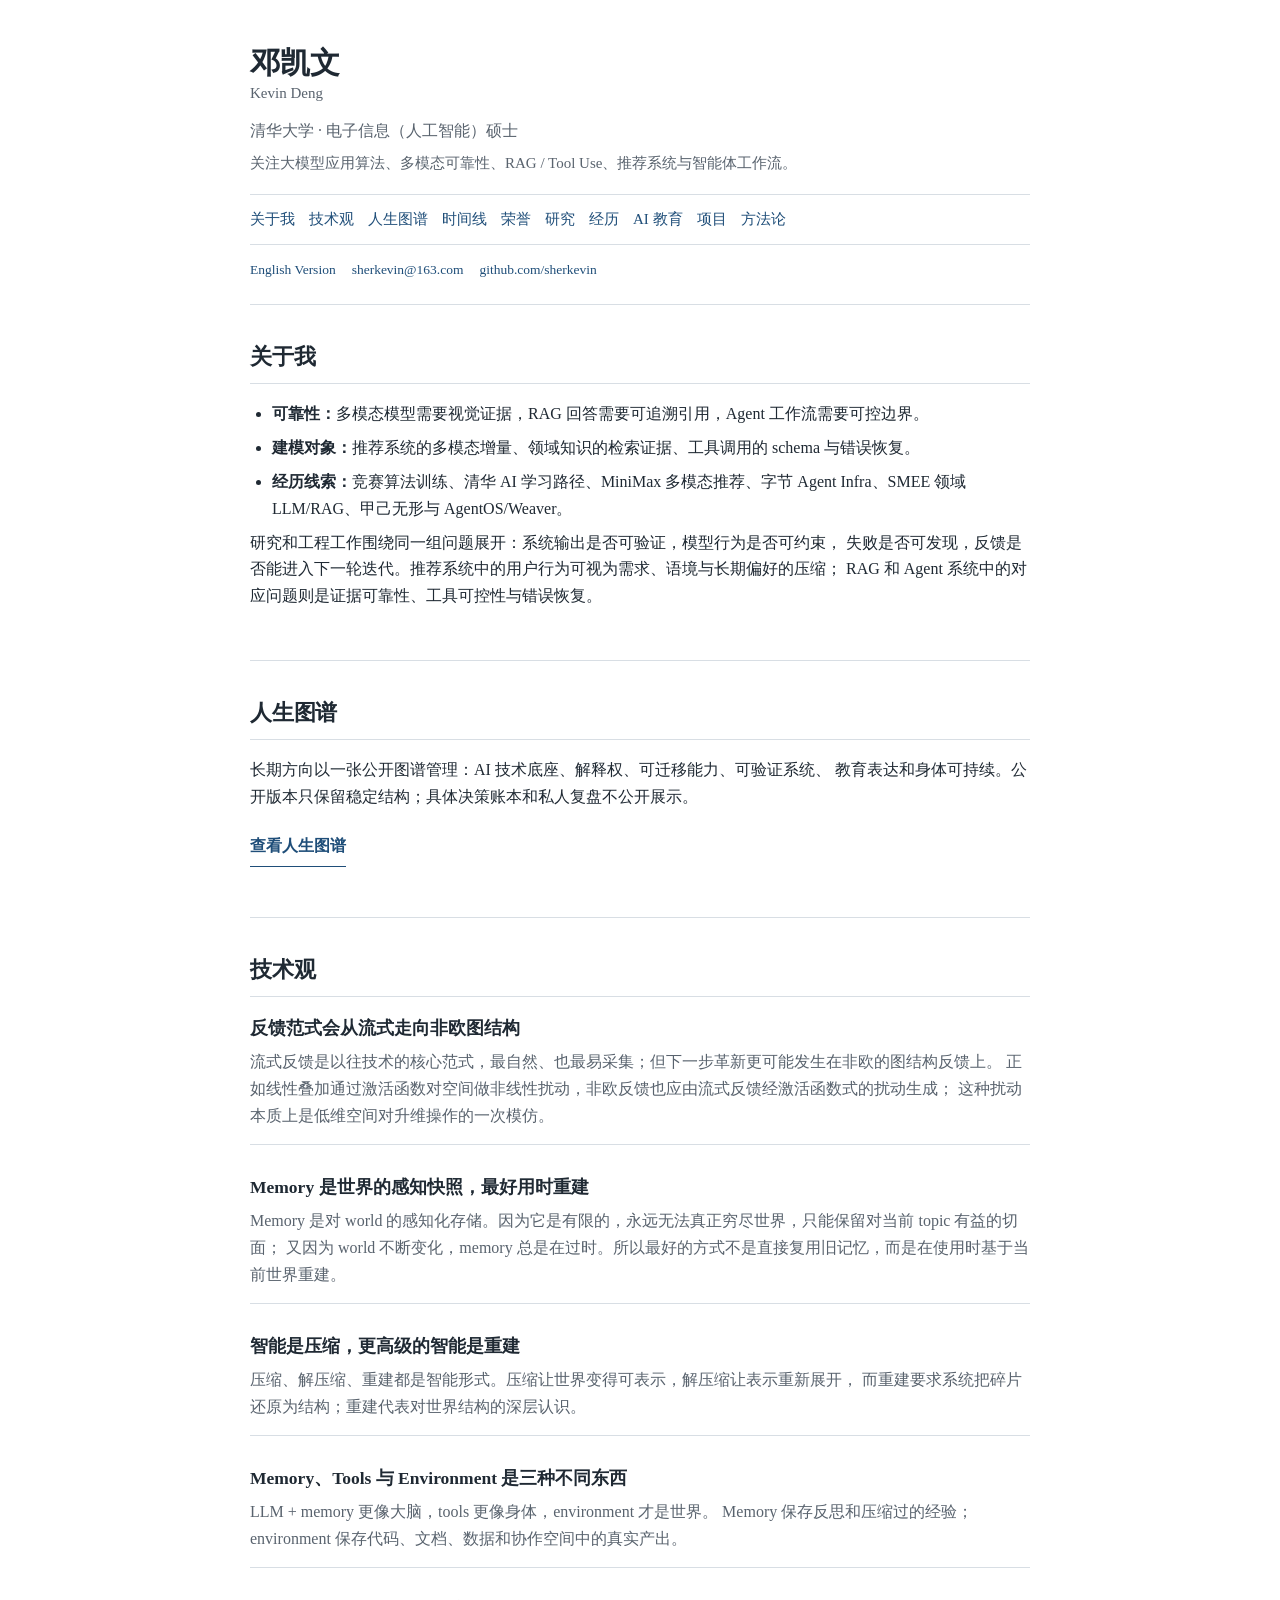
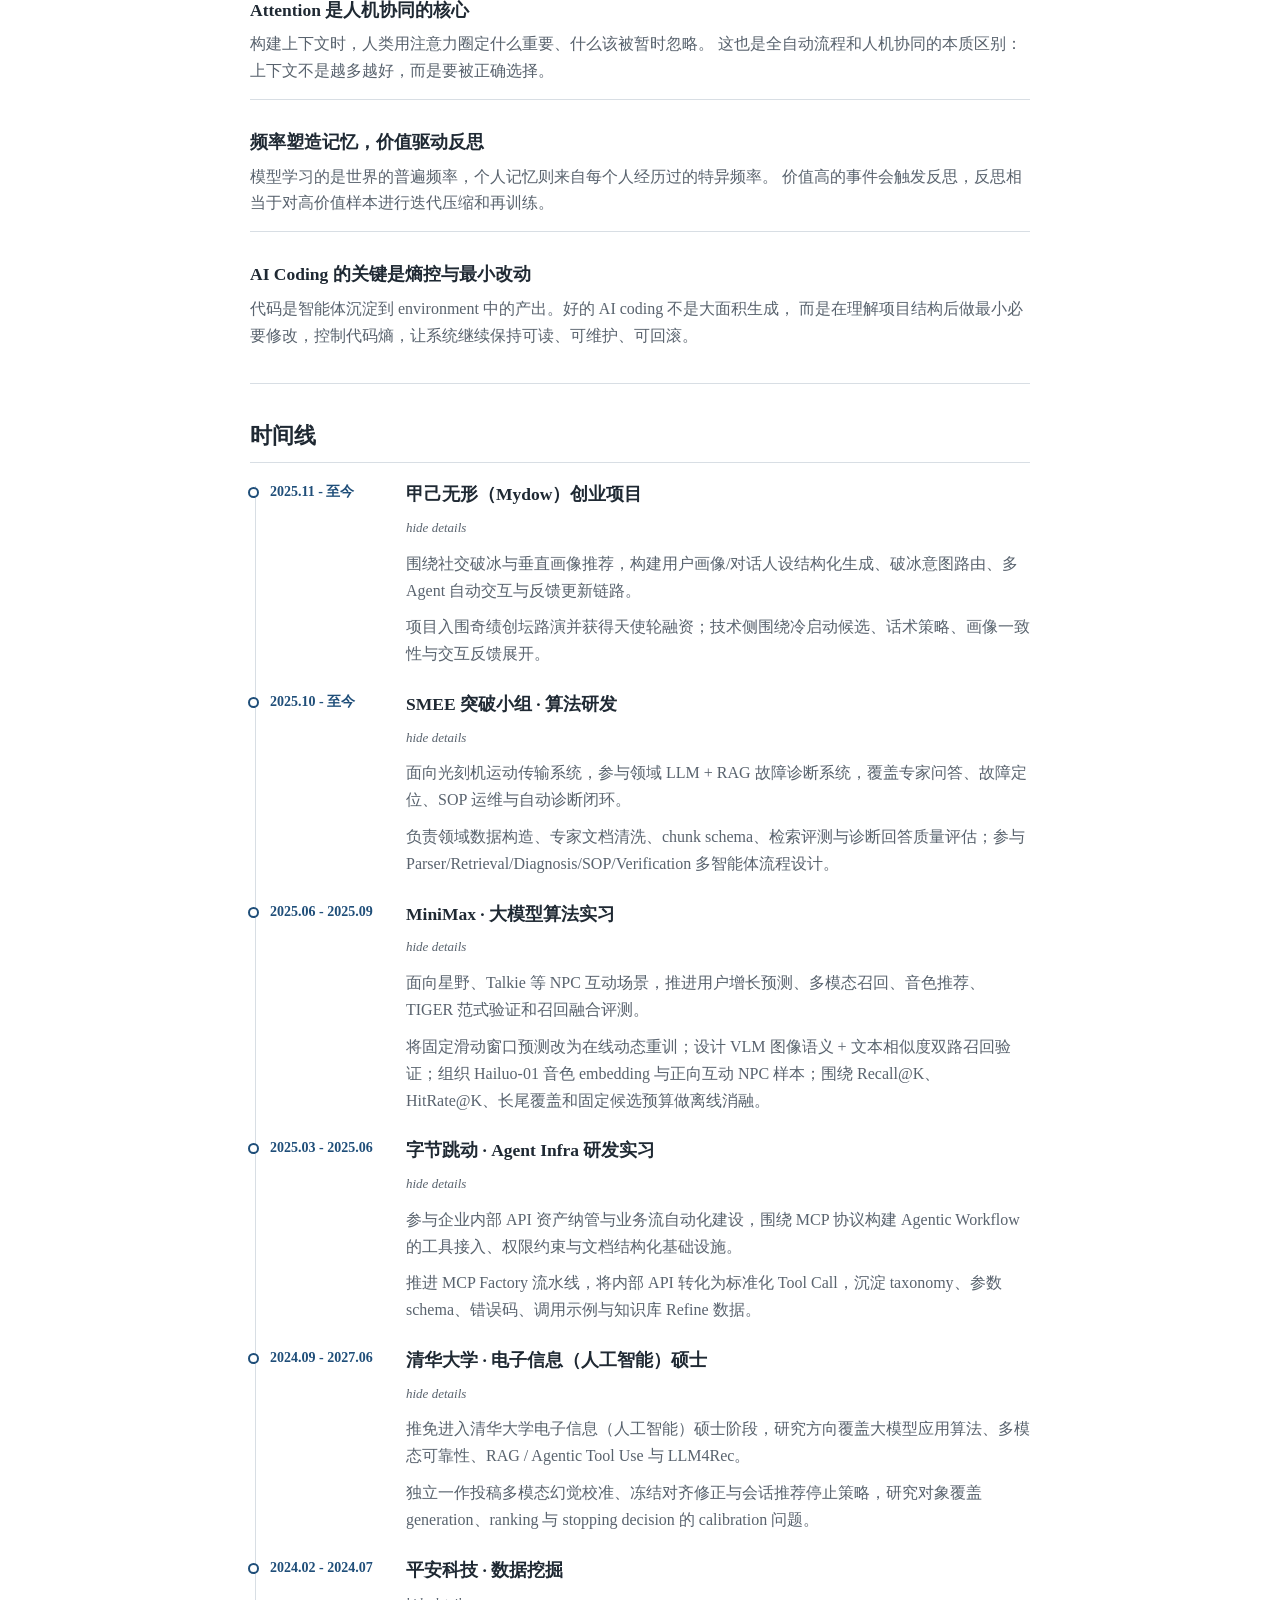
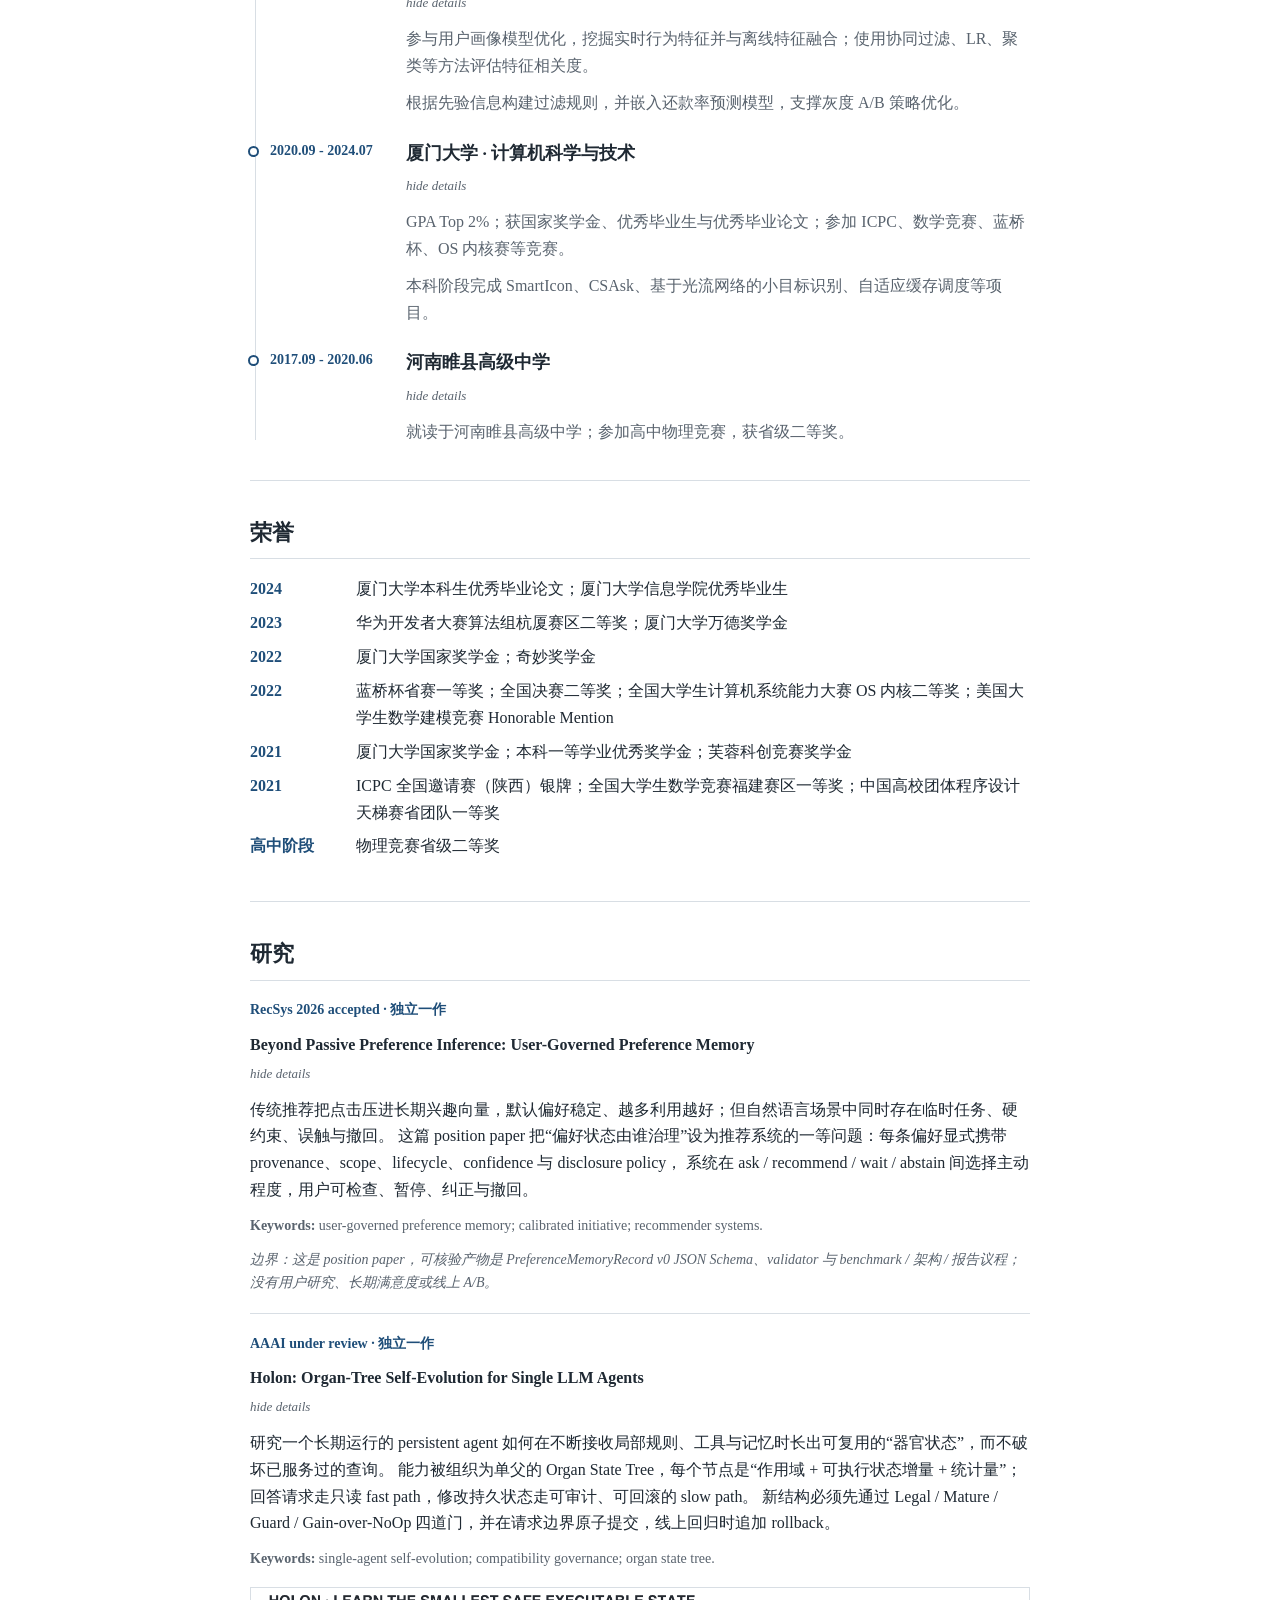
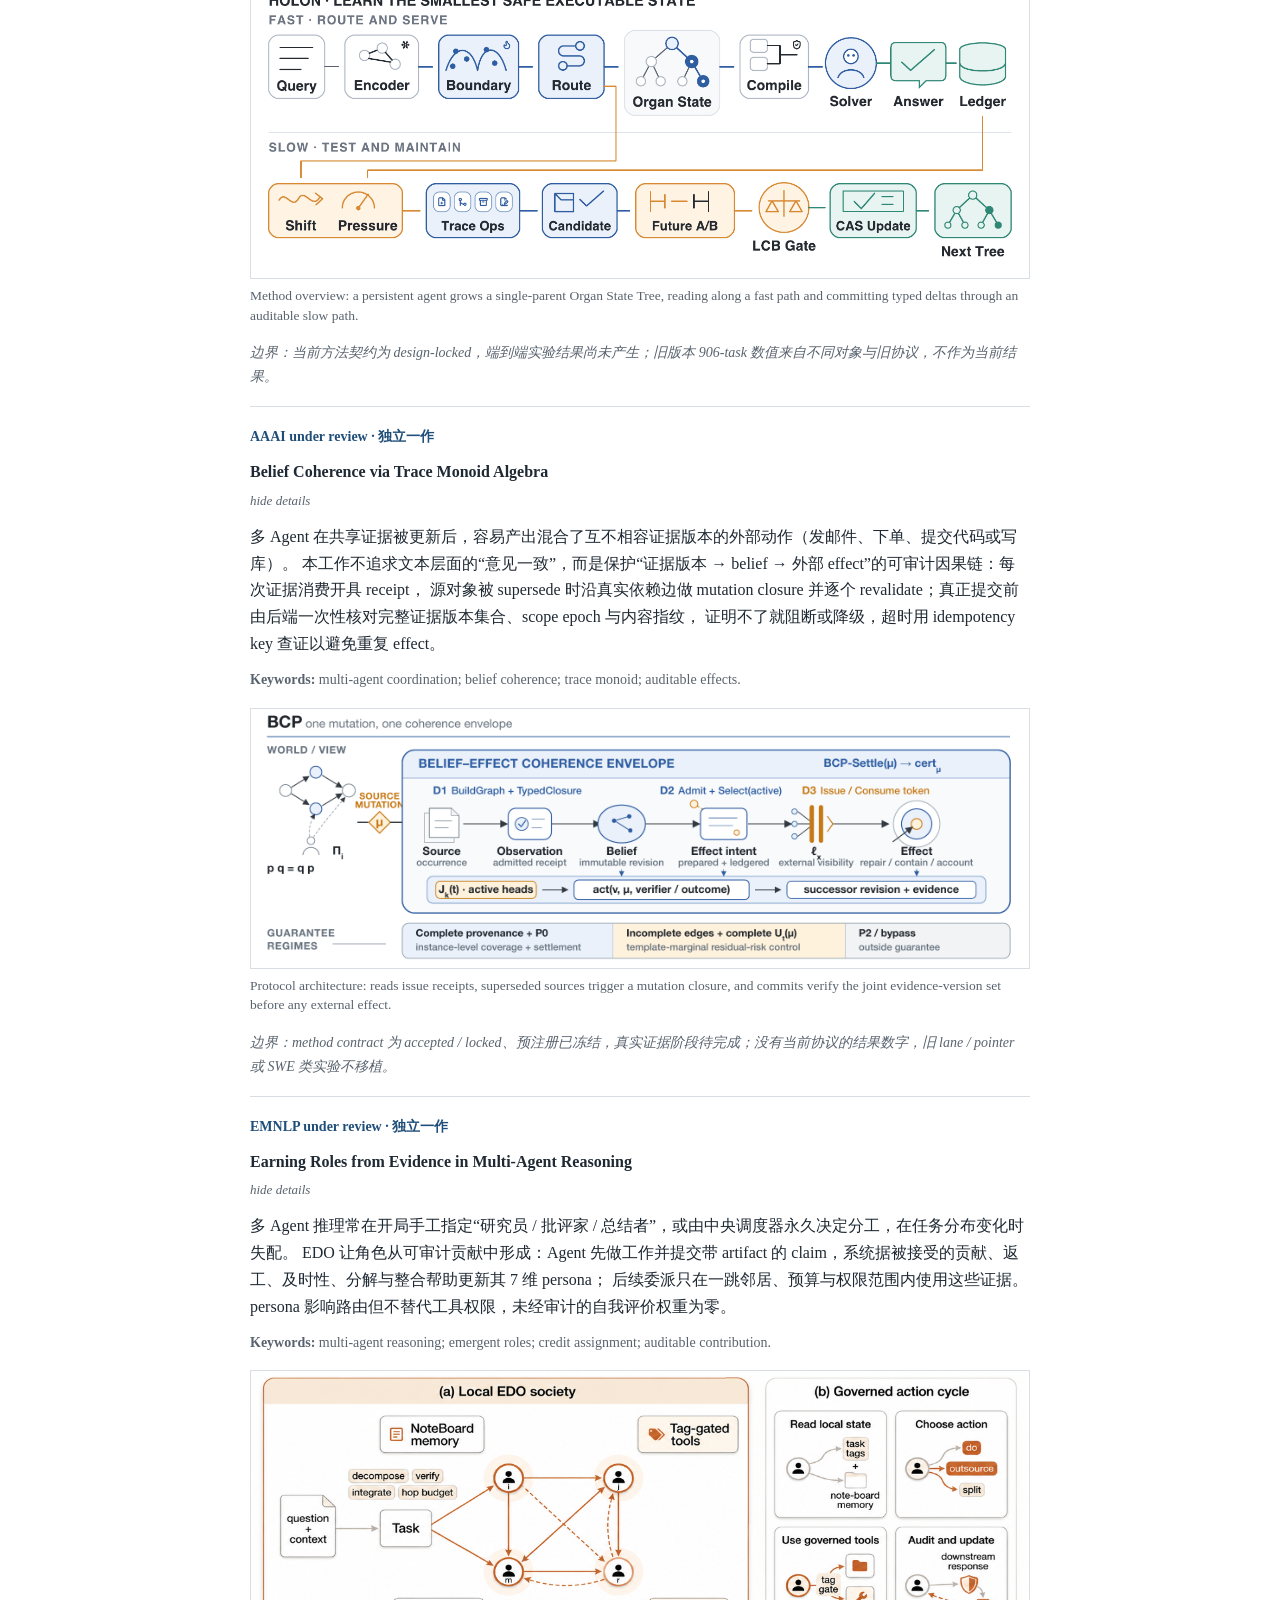
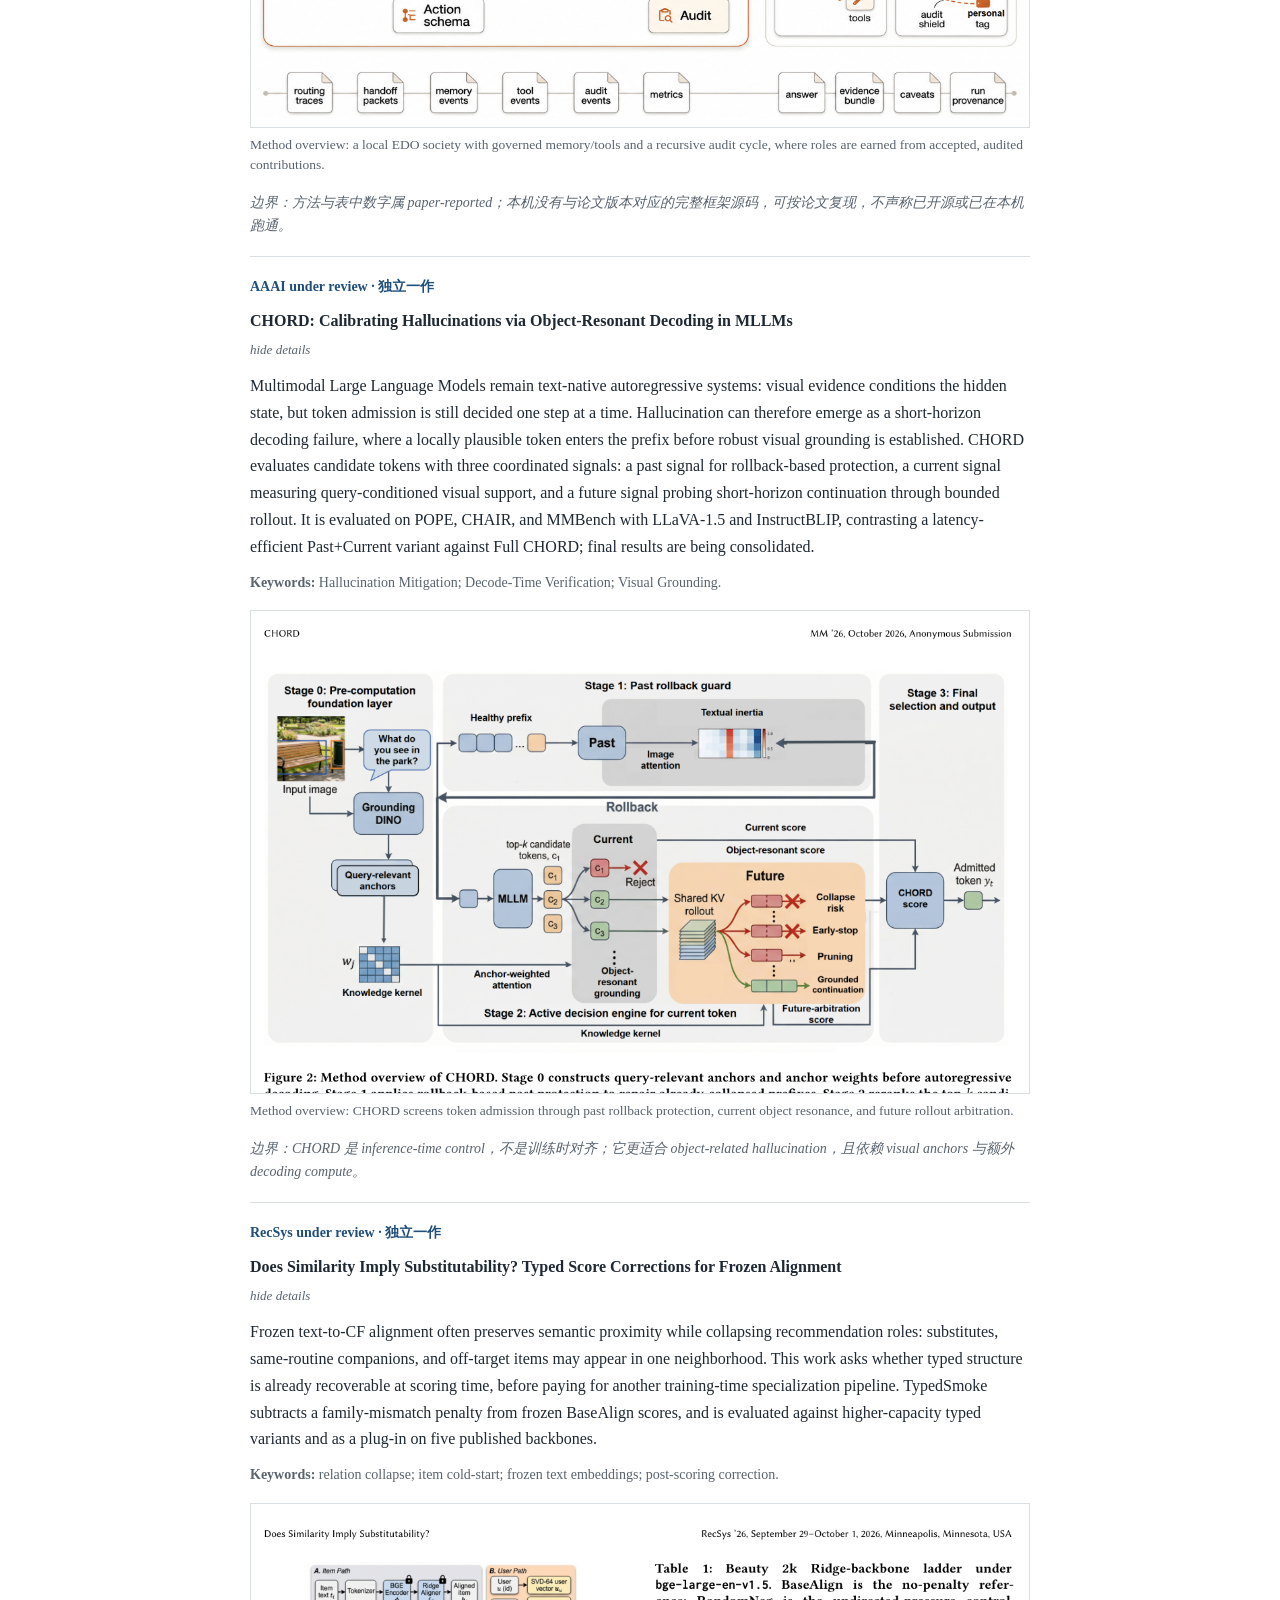
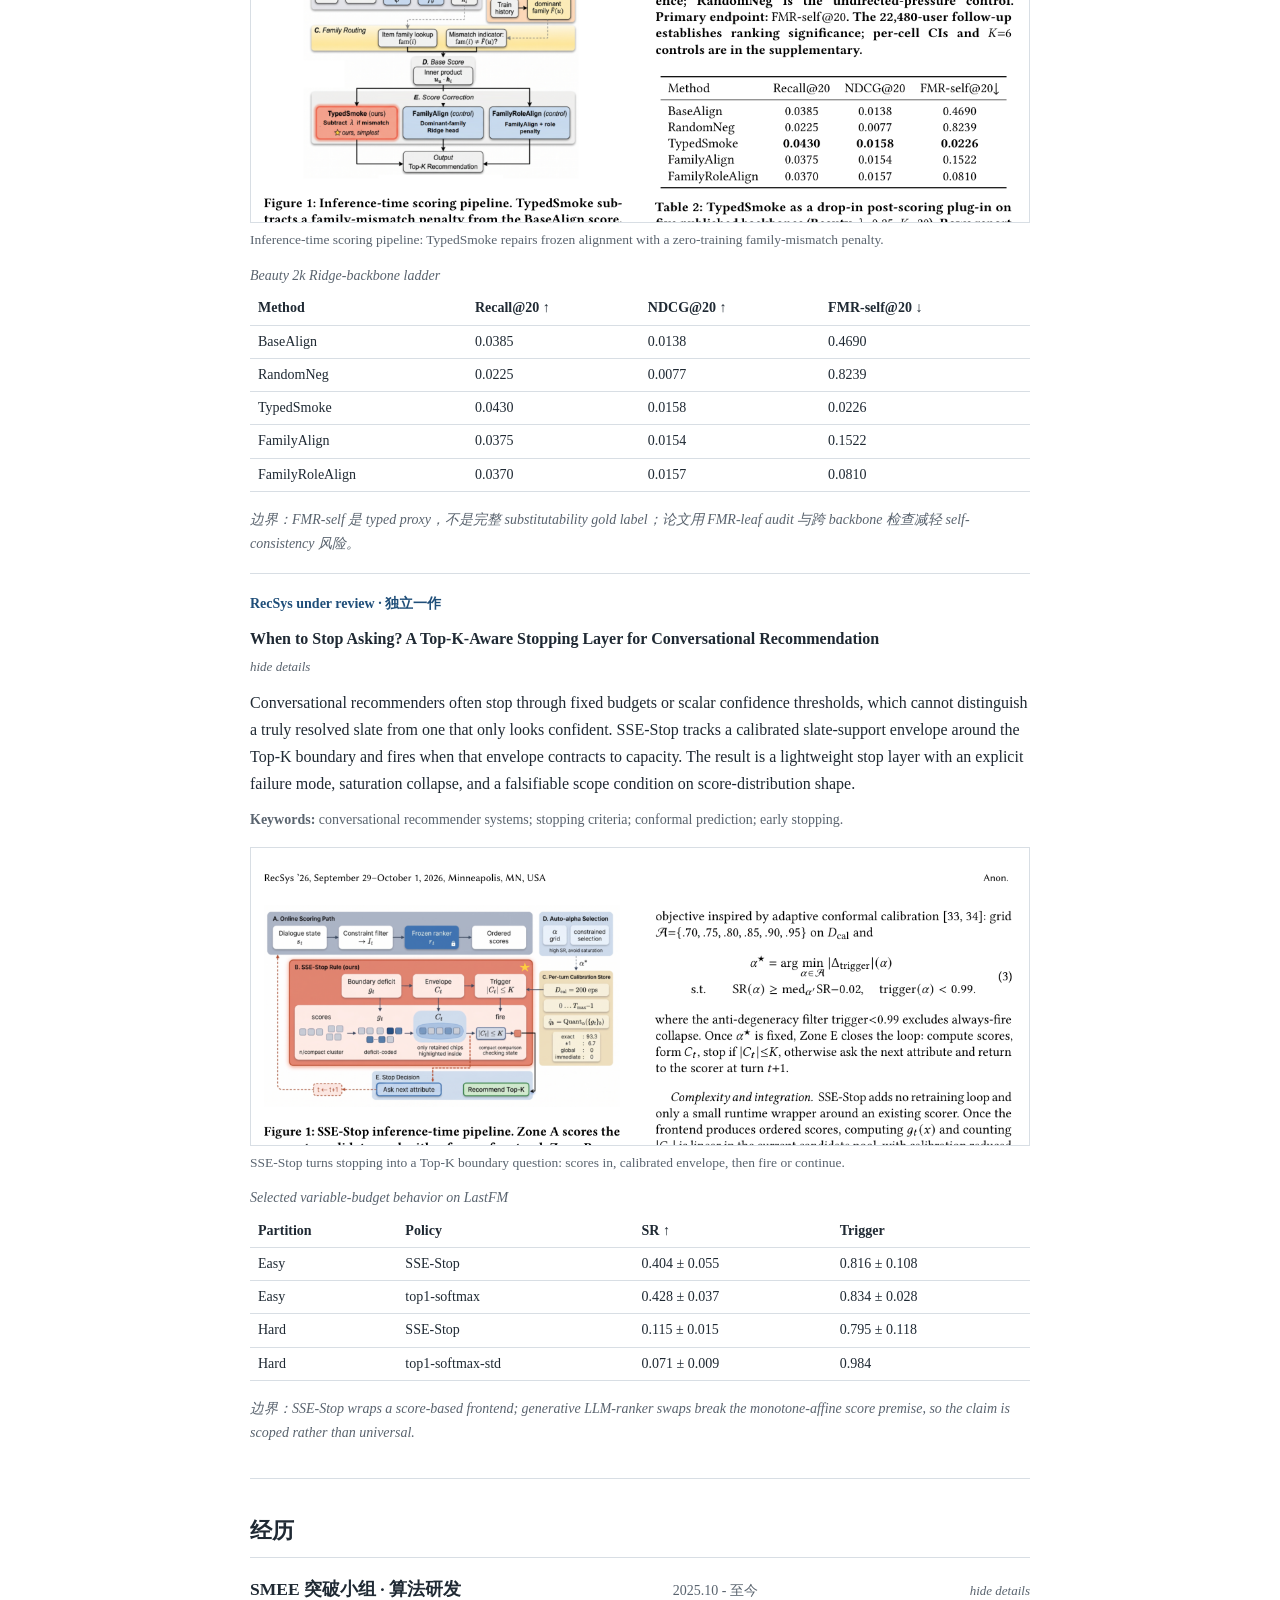
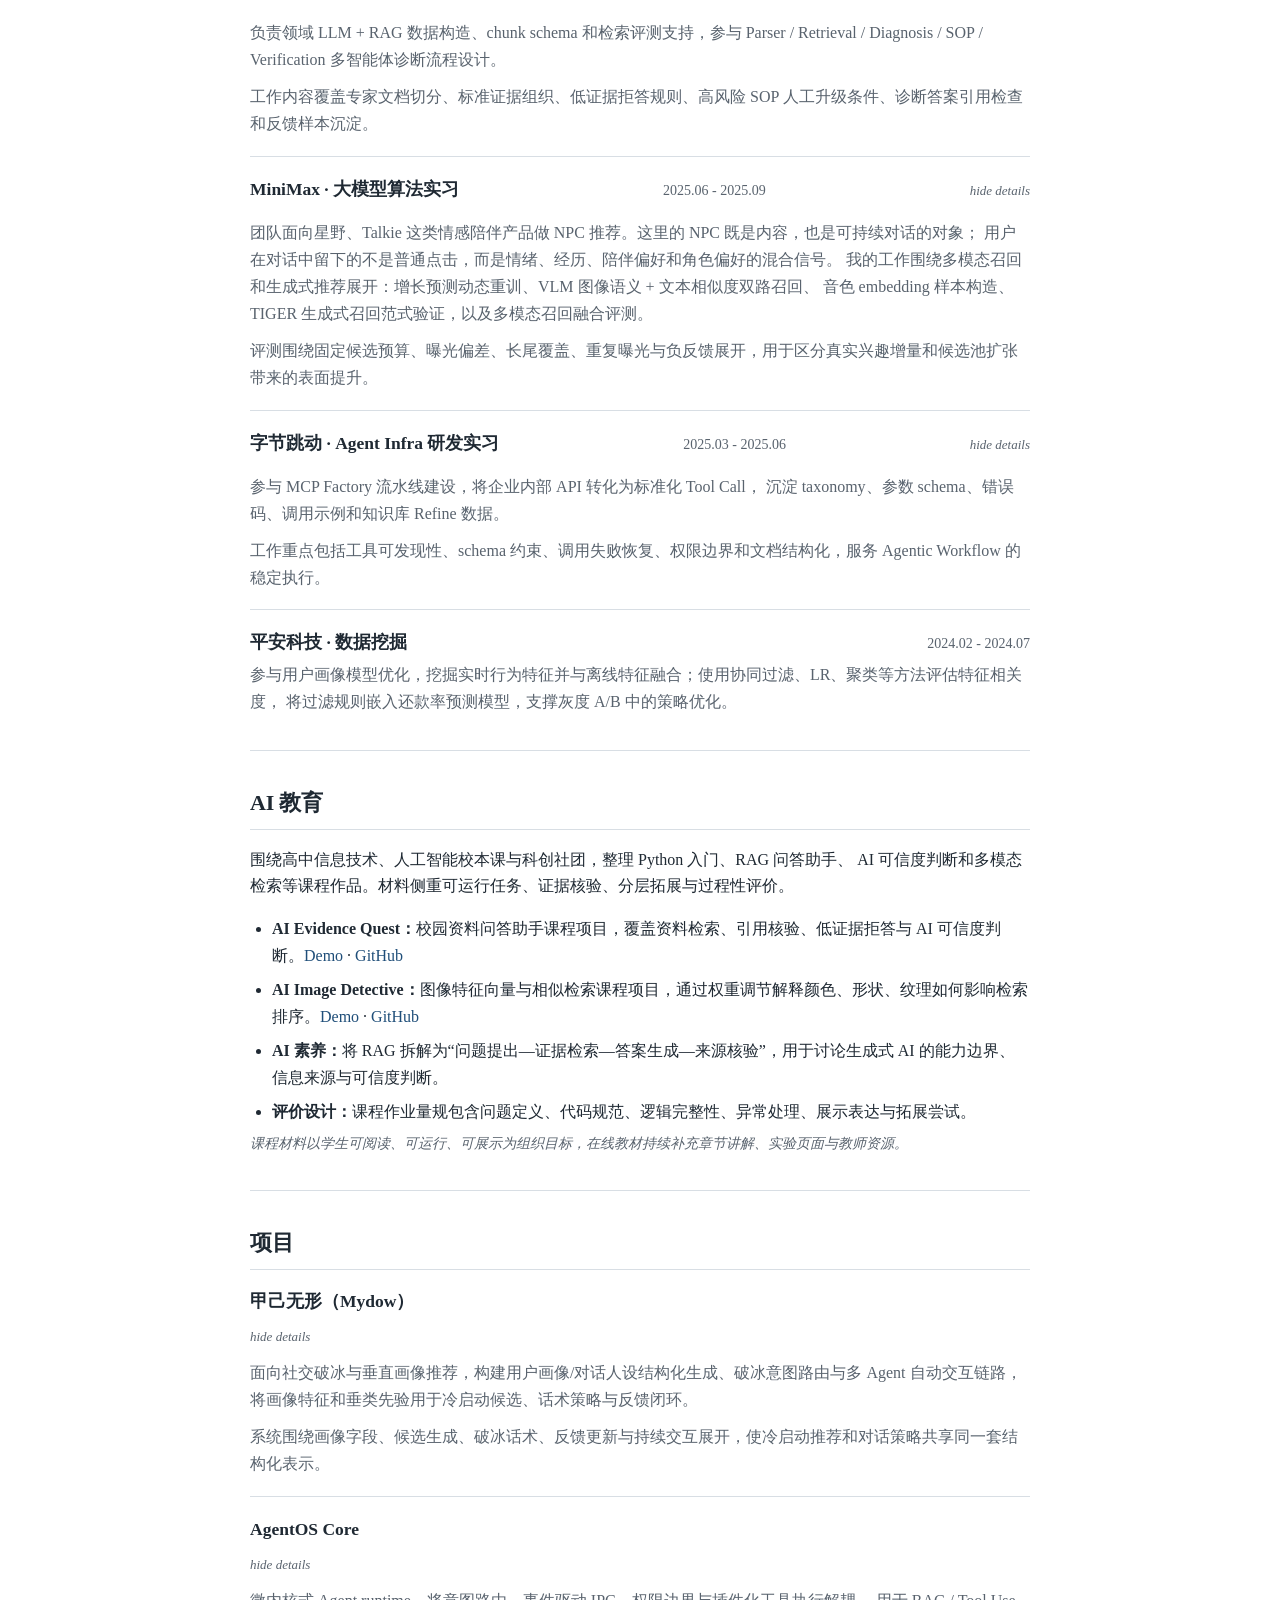
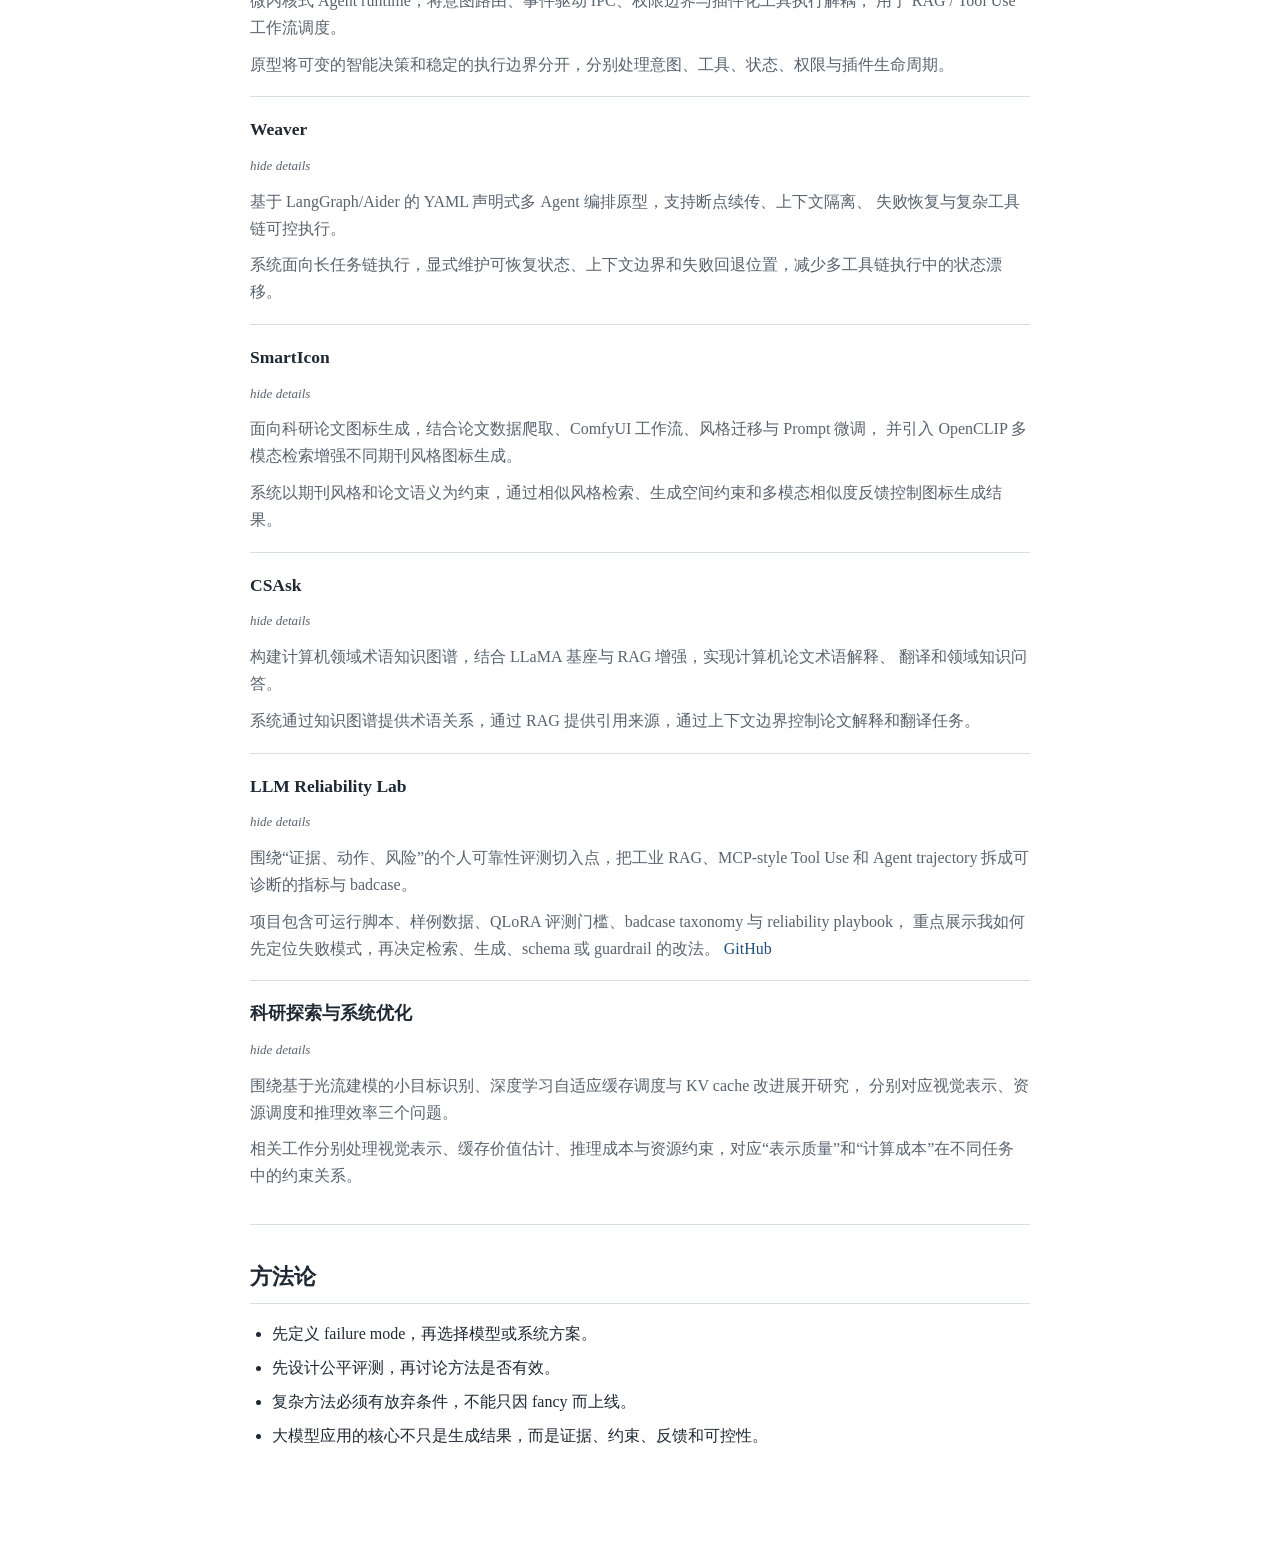
==== commit 4e1060d2: "Add method architecture figures for Holon, Belief Coherence, and EDO" ====
--- a/index.html
+++ b/index.html
@@ -257,6 +257,10 @@
                 新结构必须先通过 Legal / Mature / Guard / Gain-over-NoOp 四道门，并在请求边界原子提交，线上回归时追加 rollback。
               </p>
               <p class="keywords"><strong>Keywords:</strong> single-agent self-evolution; compatibility governance; organ state tree.</p>
+              <figure class="paper-figure">
+                <img src="./assets/papers/holon-method.png" alt="Holon Organ State Tree overview" />
+                <figcaption>Method overview: a persistent agent grows a single-parent Organ State Tree, reading along a fast path and committing typed deltas through an auditable slow path.</figcaption>
+              </figure>
               <p class="note">边界：当前方法契约为 design-locked，端到端实验结果尚未产生；旧版本 906-task 数值来自不同对象与旧协议，不作为当前结果。</p>
             </details>
           </article>
@@ -274,6 +278,10 @@
                 证明不了就阻断或降级，超时用 idempotency key 查证以避免重复 effect。
               </p>
               <p class="keywords"><strong>Keywords:</strong> multi-agent coordination; belief coherence; trace monoid; auditable effects.</p>
+              <figure class="paper-figure">
+                <img src="./assets/papers/belief-method.png" alt="Belief Coherence Protocol architecture" />
+                <figcaption>Protocol architecture: reads issue receipts, superseded sources trigger a mutation closure, and commits verify the joint evidence-version set before any external effect.</figcaption>
+              </figure>
               <p class="note">边界：method contract 为 accepted / locked、预注册已冻结，真实证据阶段待完成；没有当前协议的结果数字，旧 lane / pointer 或 SWE 类实验不移植。</p>
             </details>
           </article>
@@ -290,6 +298,10 @@
                 后续委派只在一跳邻居、预算与权限范围内使用这些证据。persona 影响路由但不替代工具权限，未经审计的自我评价权重为零。
               </p>
               <p class="keywords"><strong>Keywords:</strong> multi-agent reasoning; emergent roles; credit assignment; auditable contribution.</p>
+              <figure class="paper-figure">
+                <img src="./assets/papers/edo-method.png" alt="EDO-Frame pipeline sketch" />
+                <figcaption>Method overview: a local EDO society with governed memory/tools and a recursive audit cycle, where roles are earned from accepted, audited contributions.</figcaption>
+              </figure>
               <p class="note">边界：方法与表中数字属 paper-reported；本机没有与论文版本对应的完整框架源码，可按论文复现，不声称已开源或已在本机跑通。</p>
             </details>
           </article>
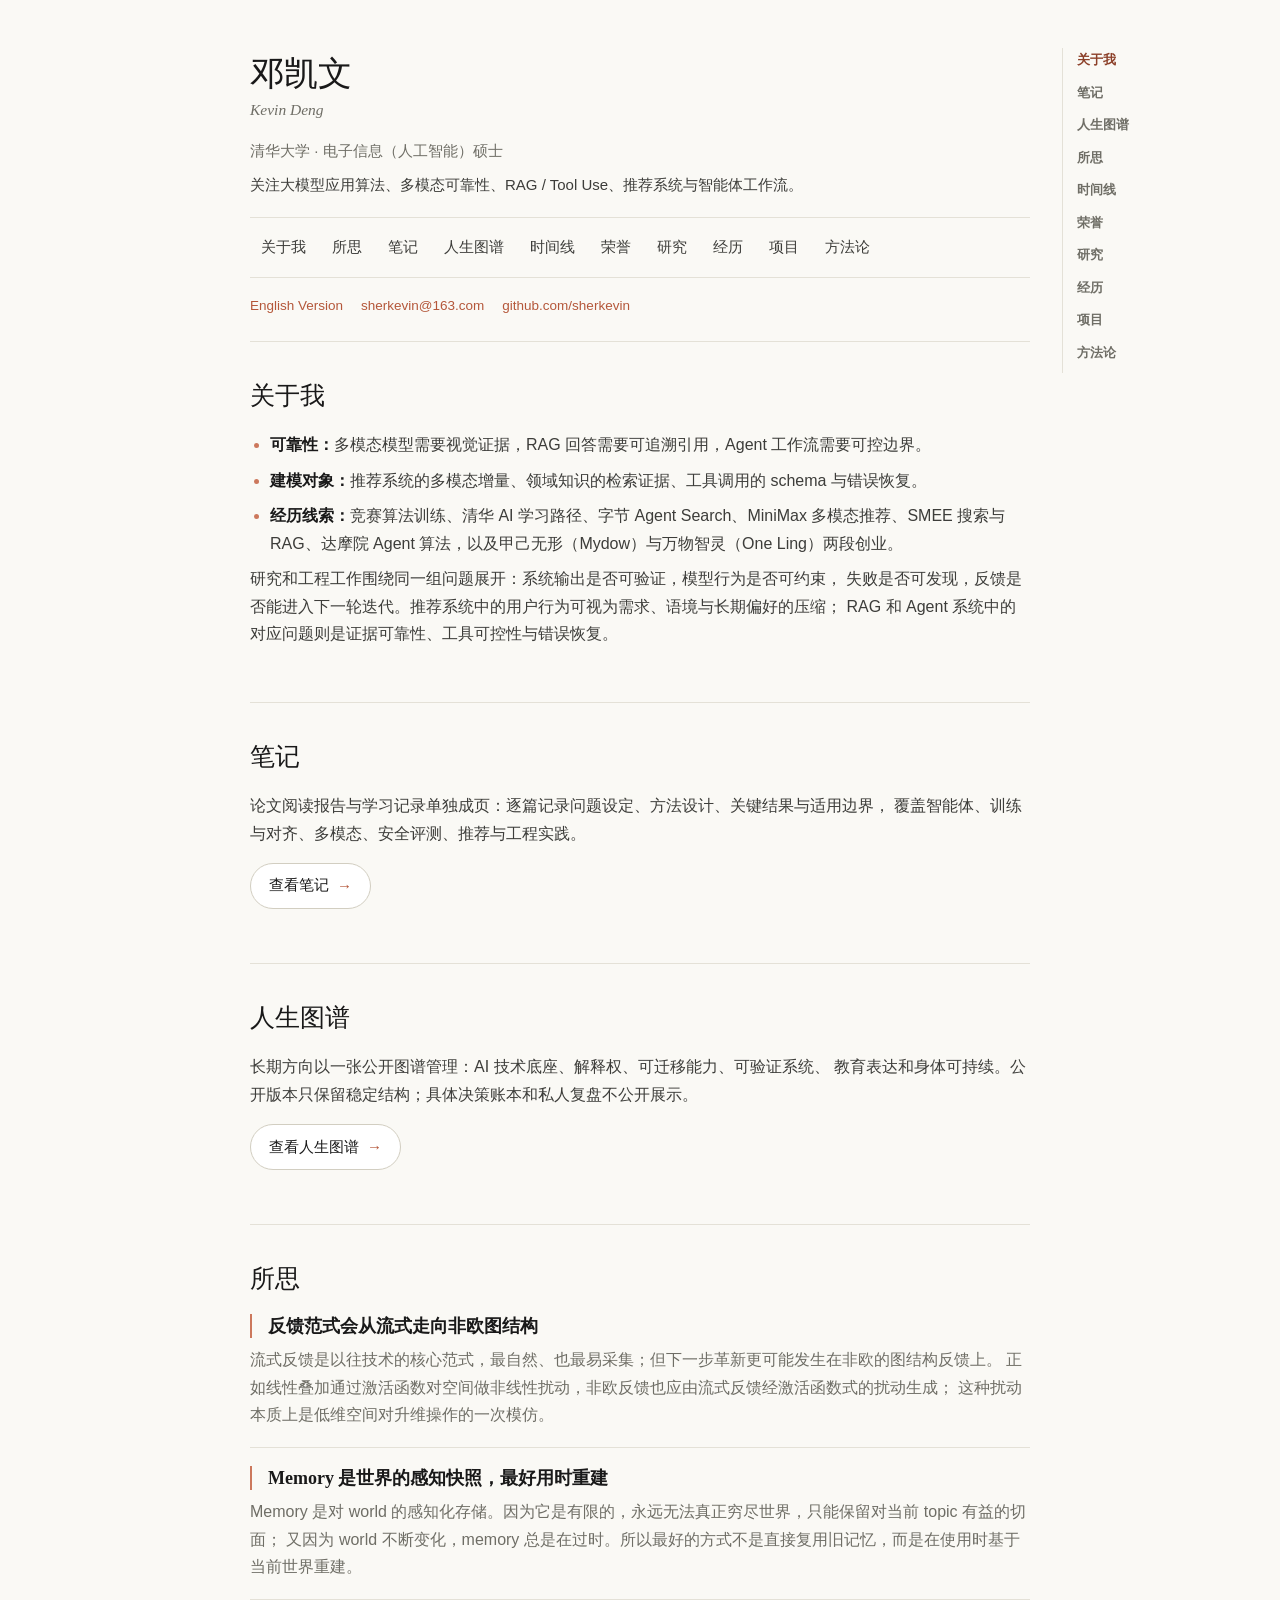
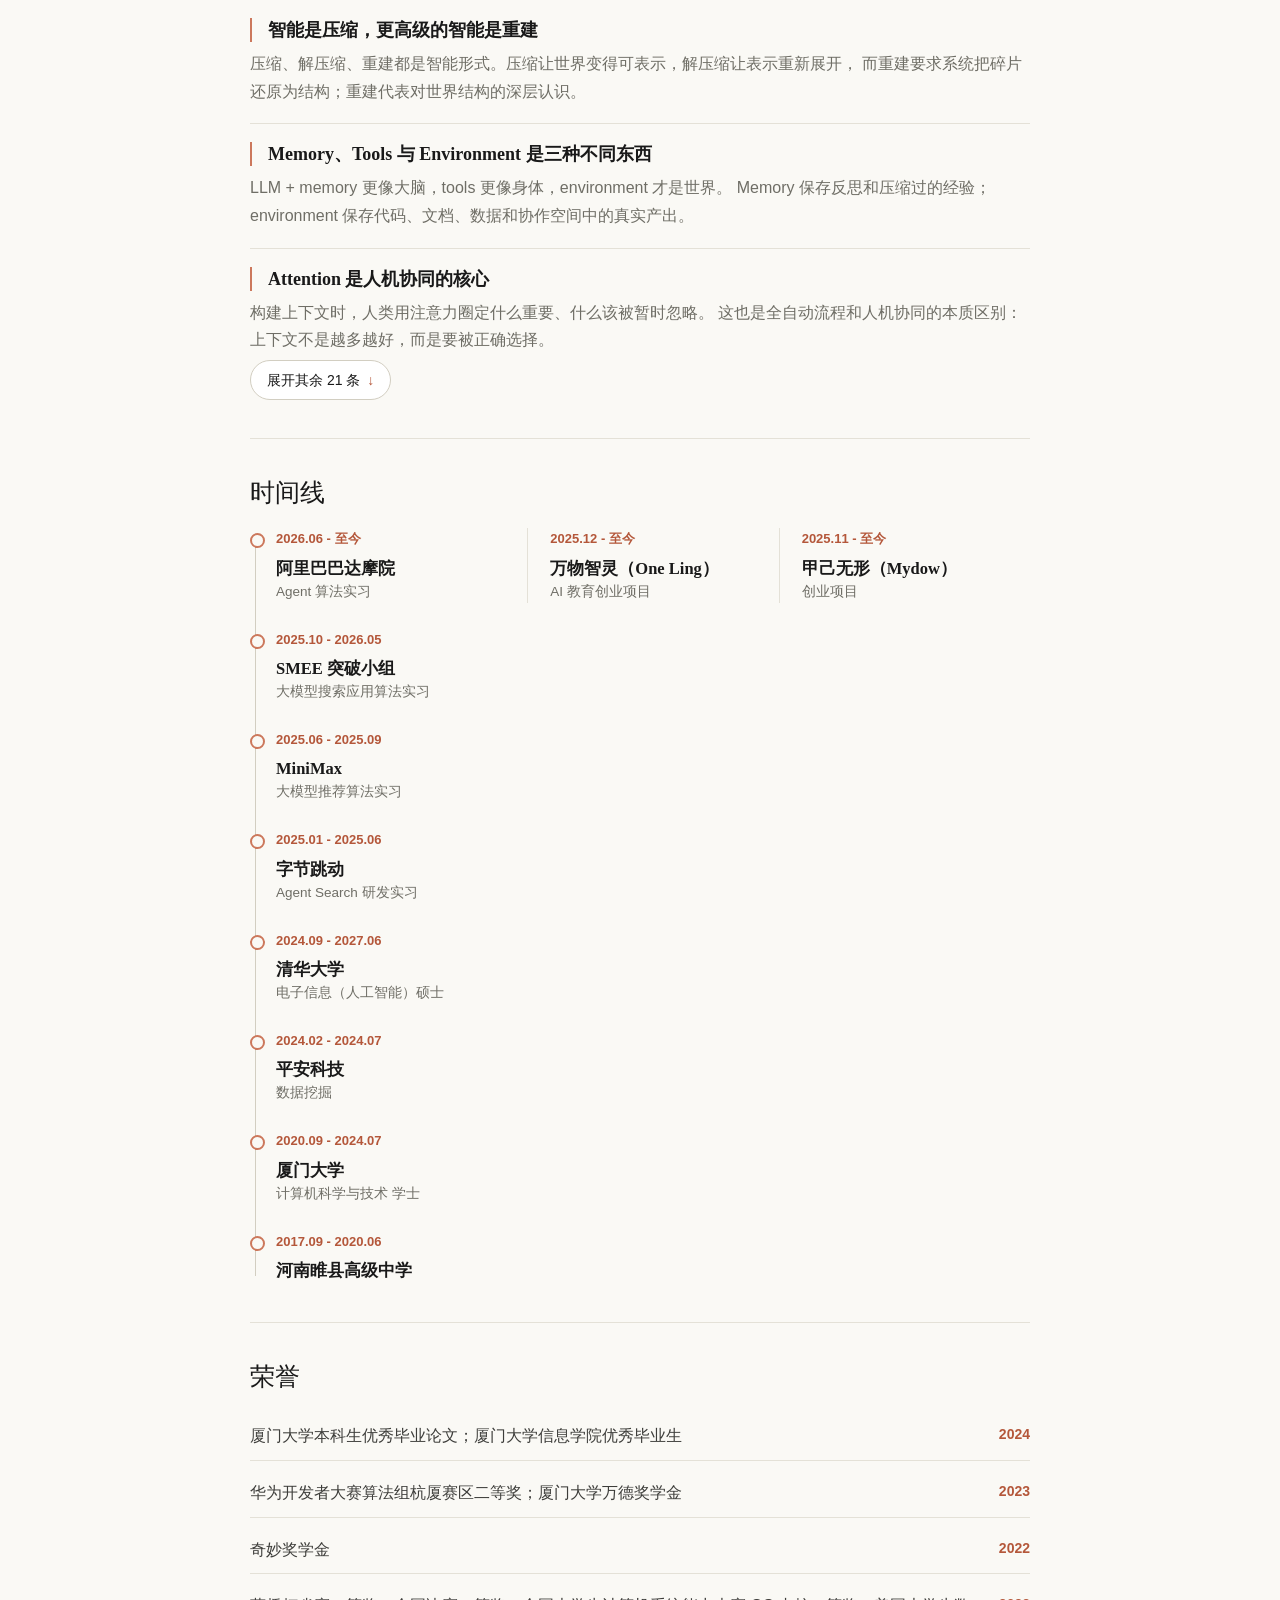
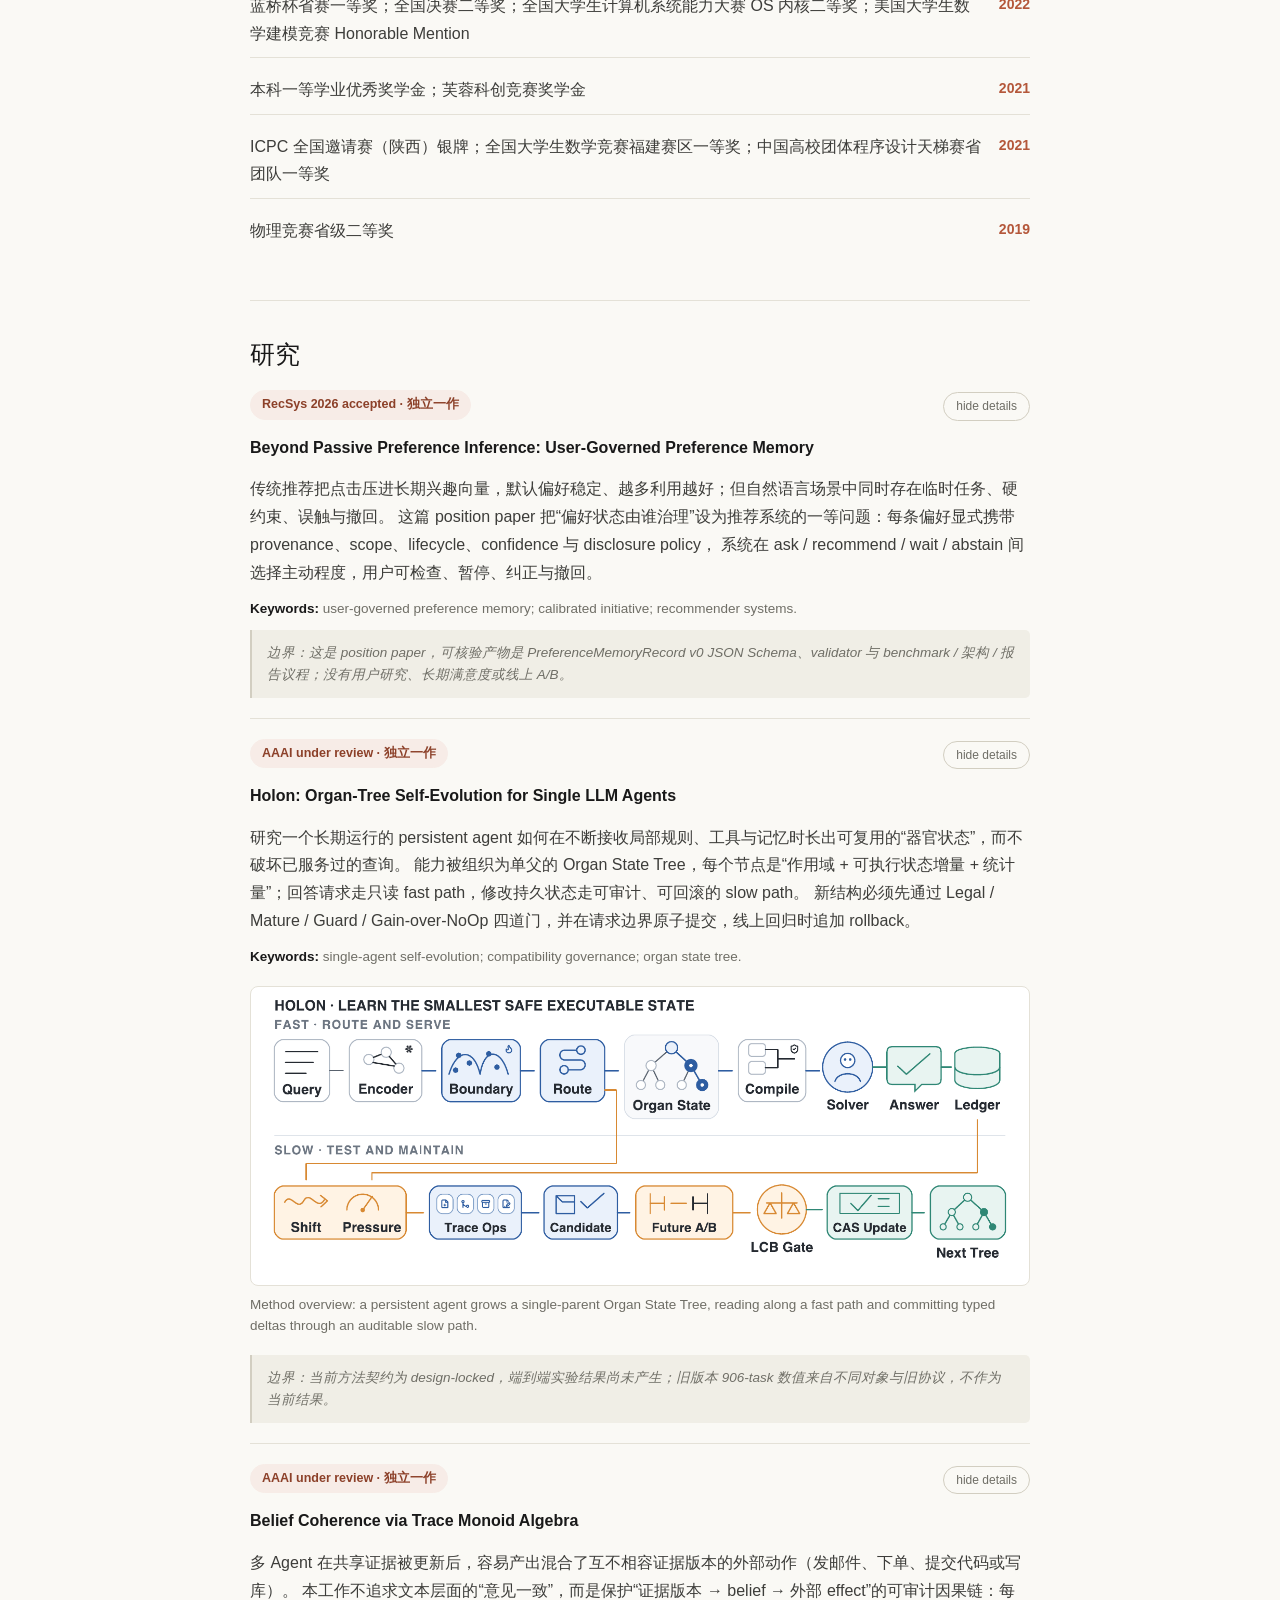
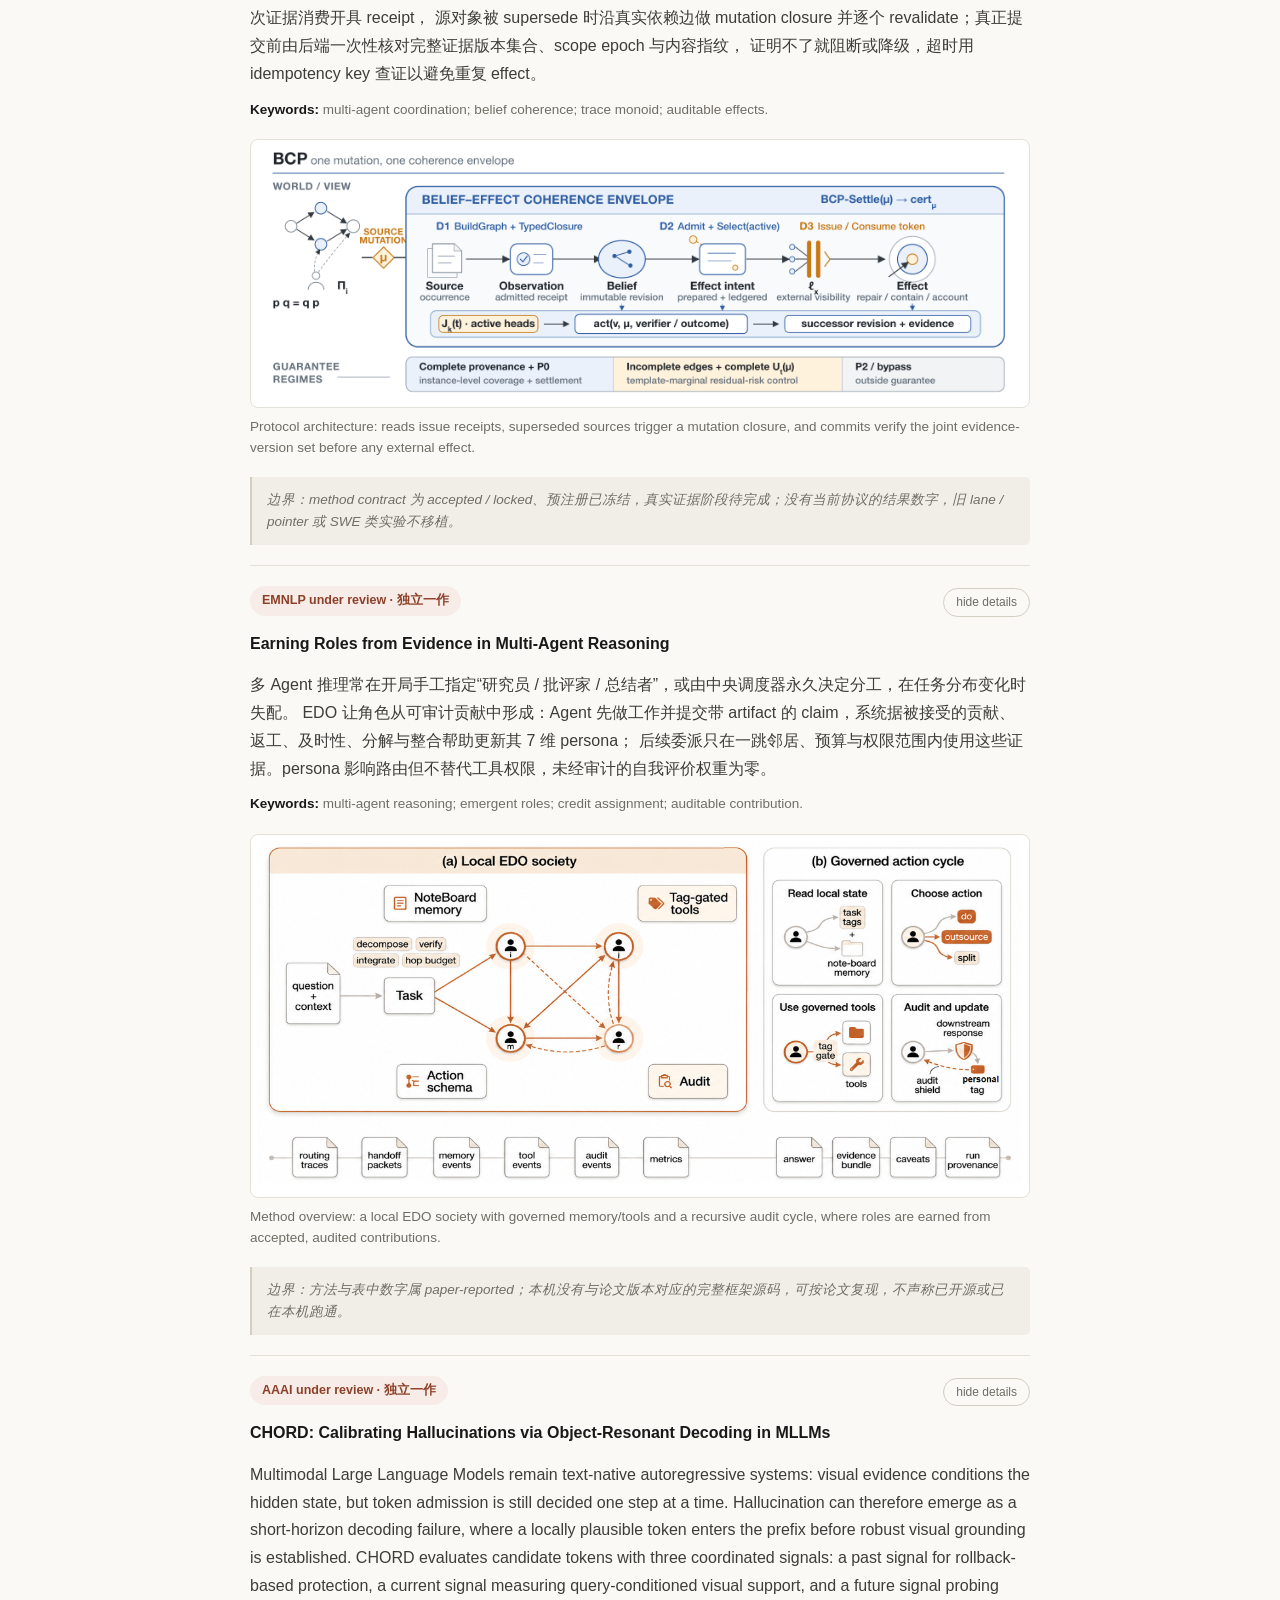
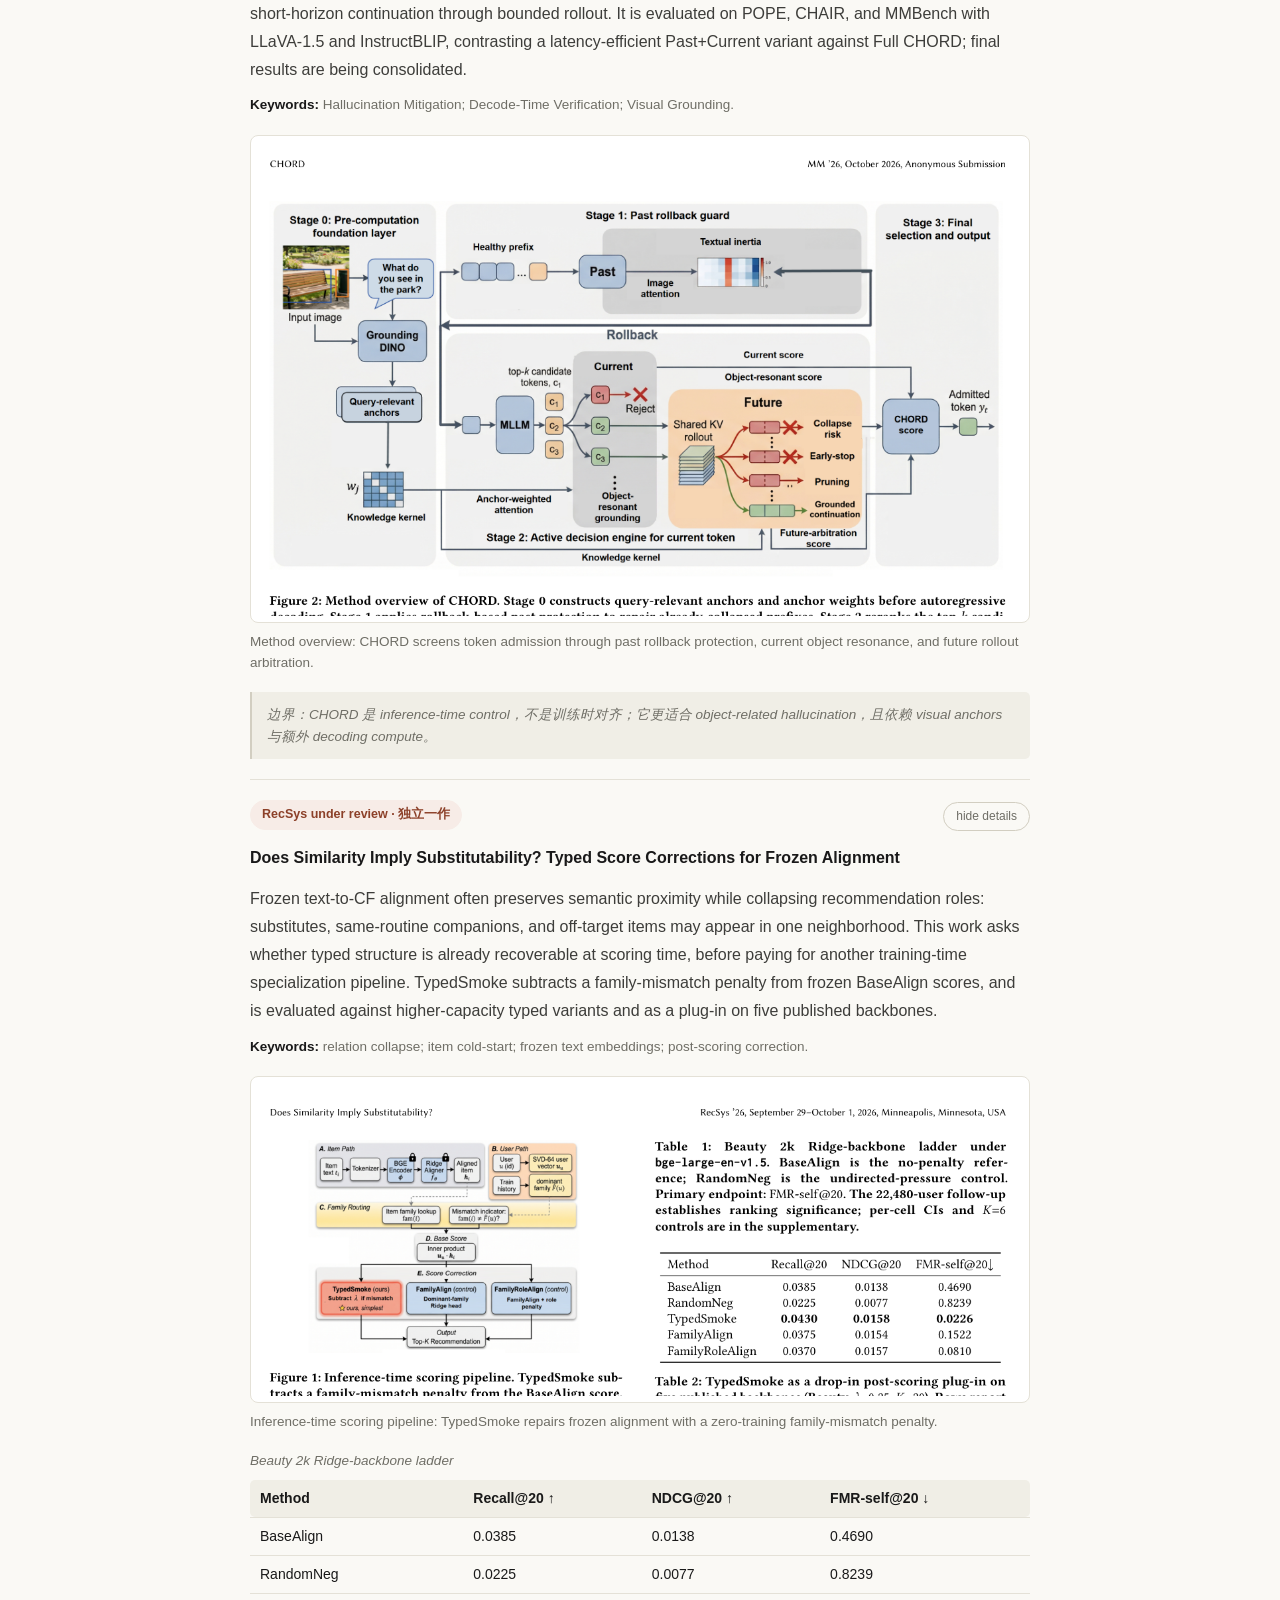
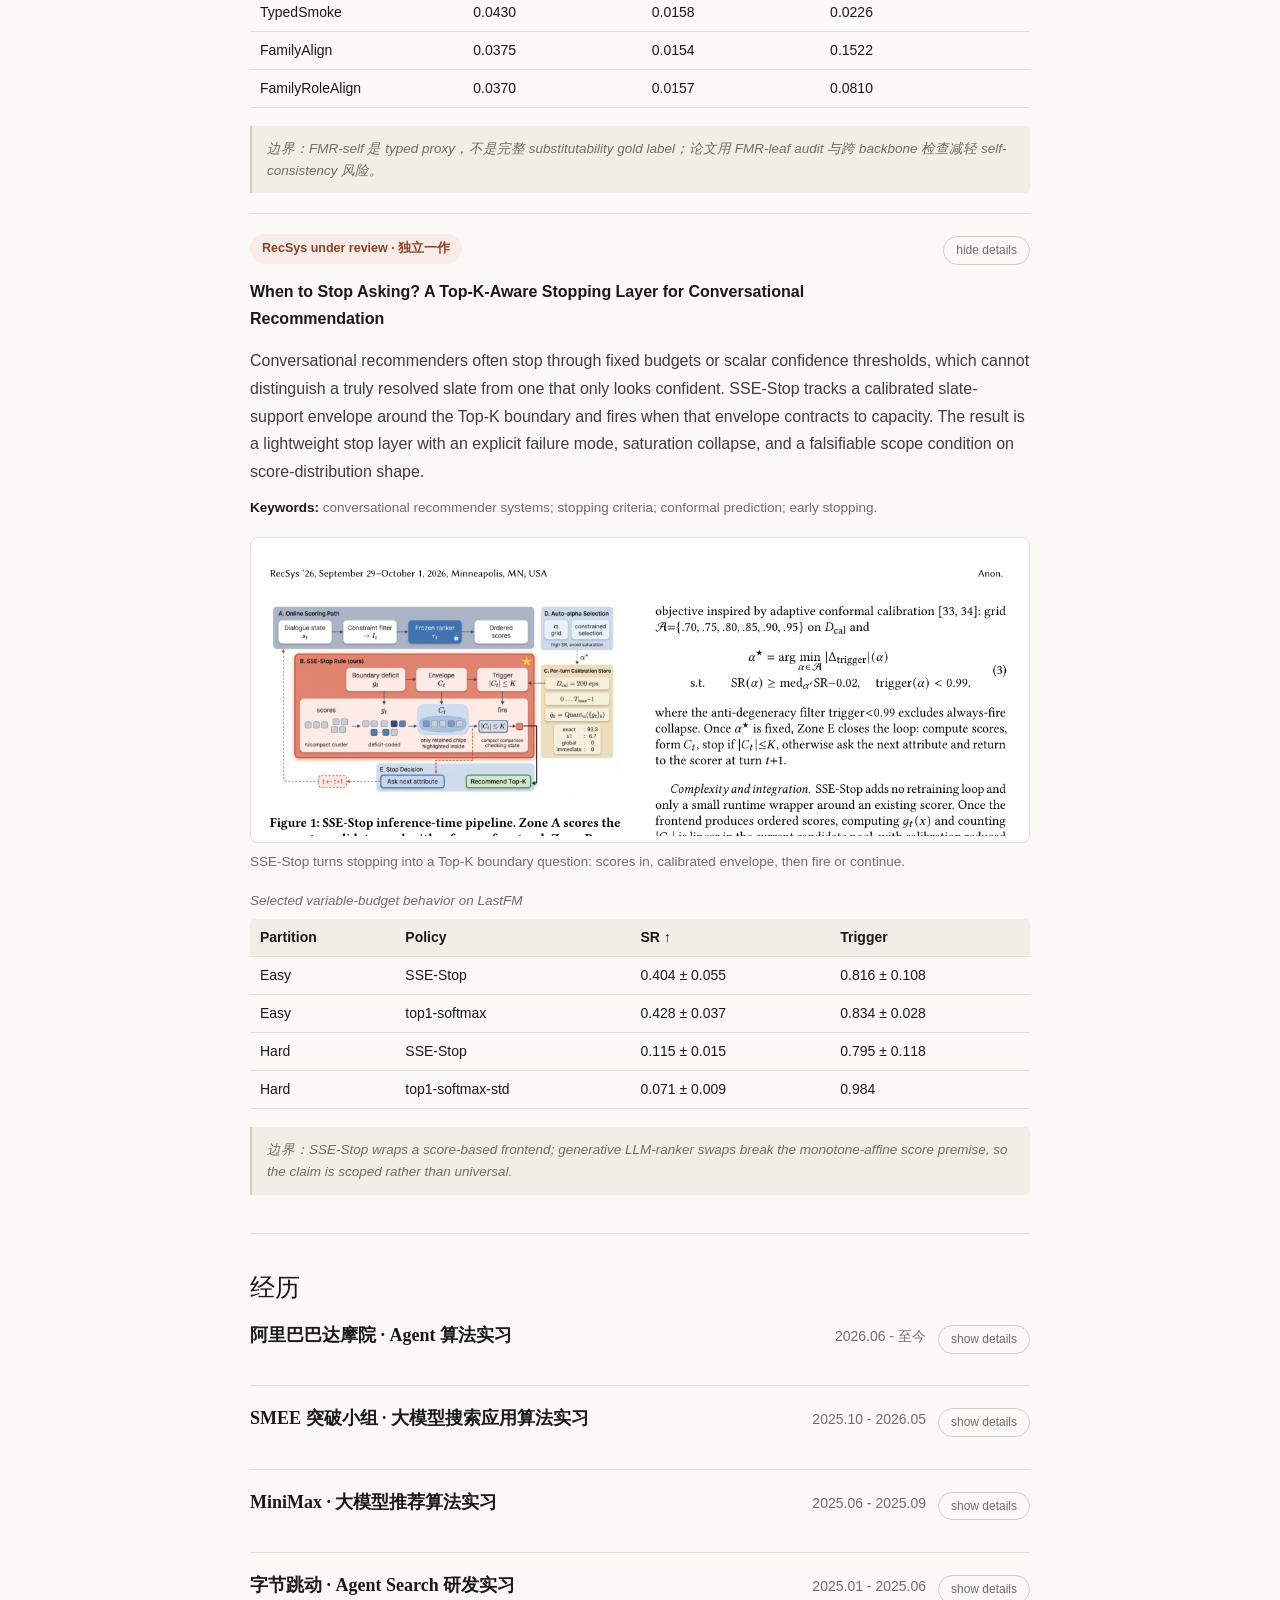
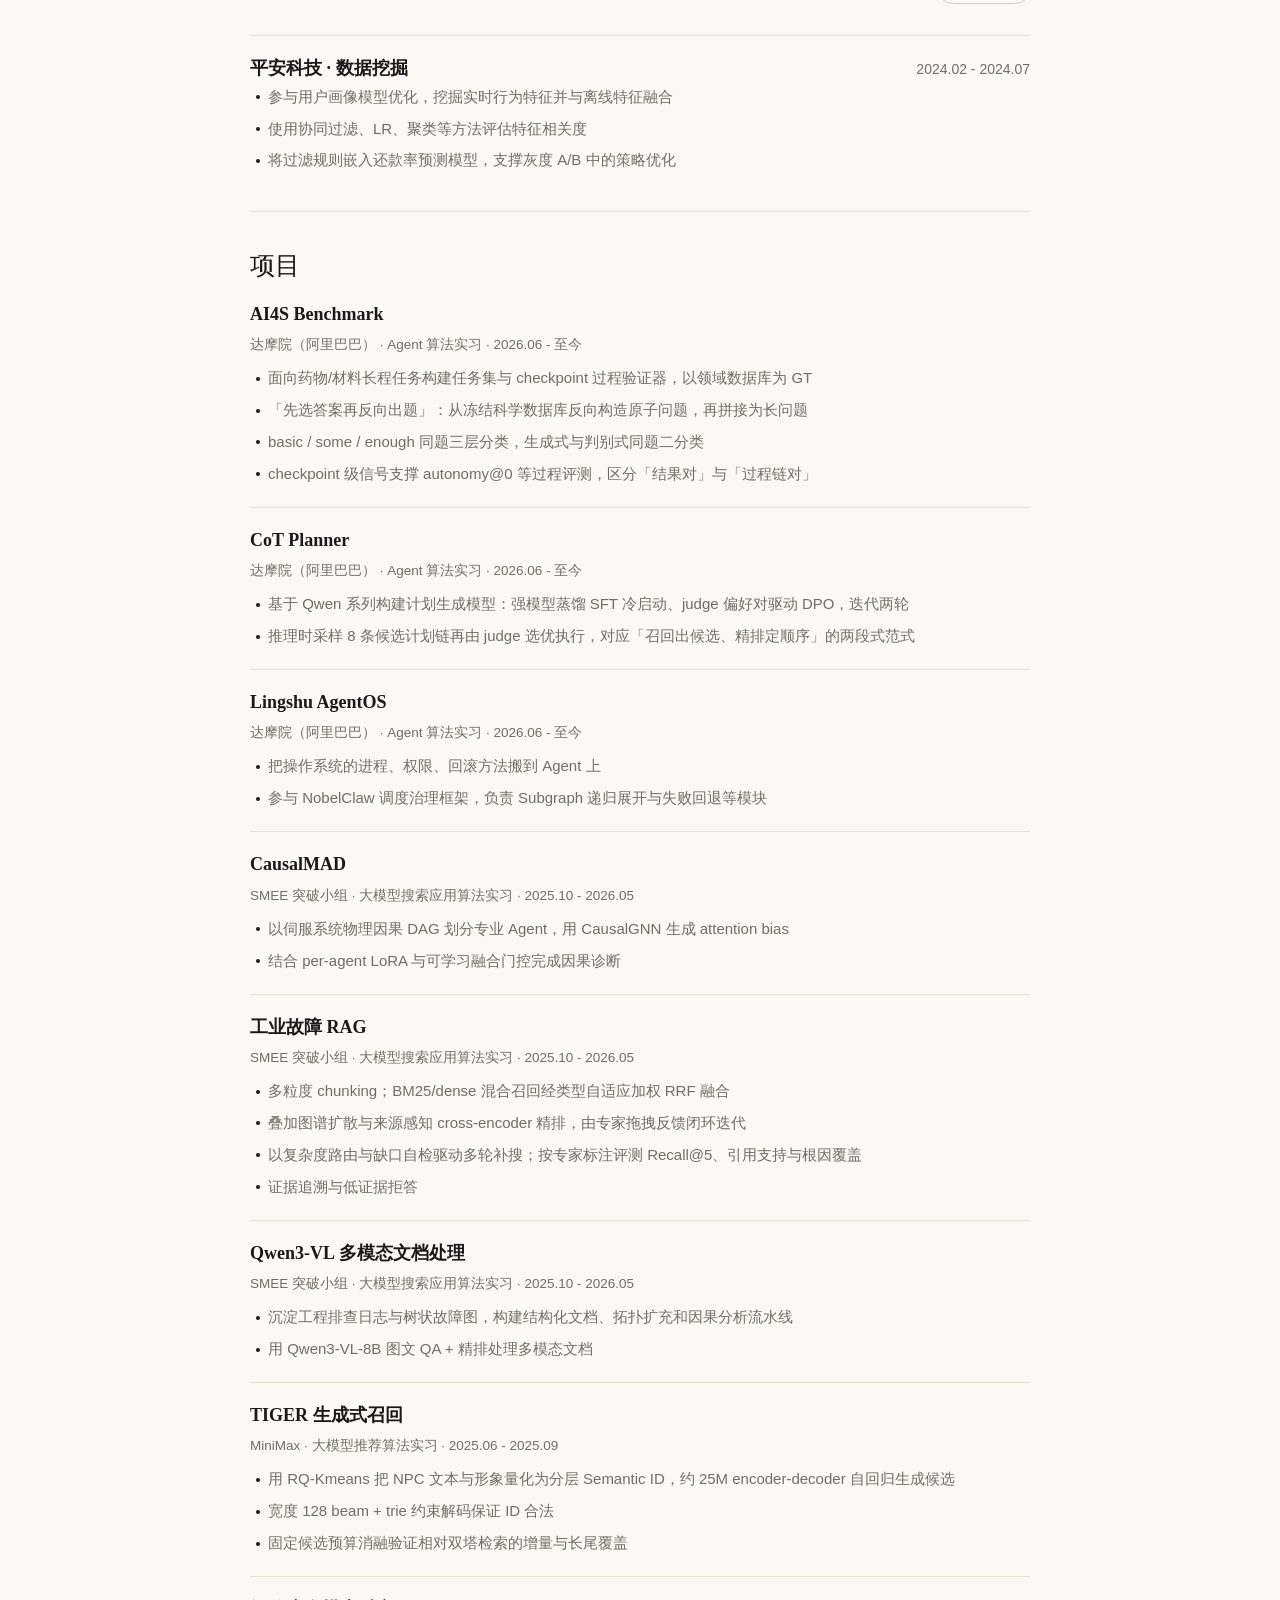
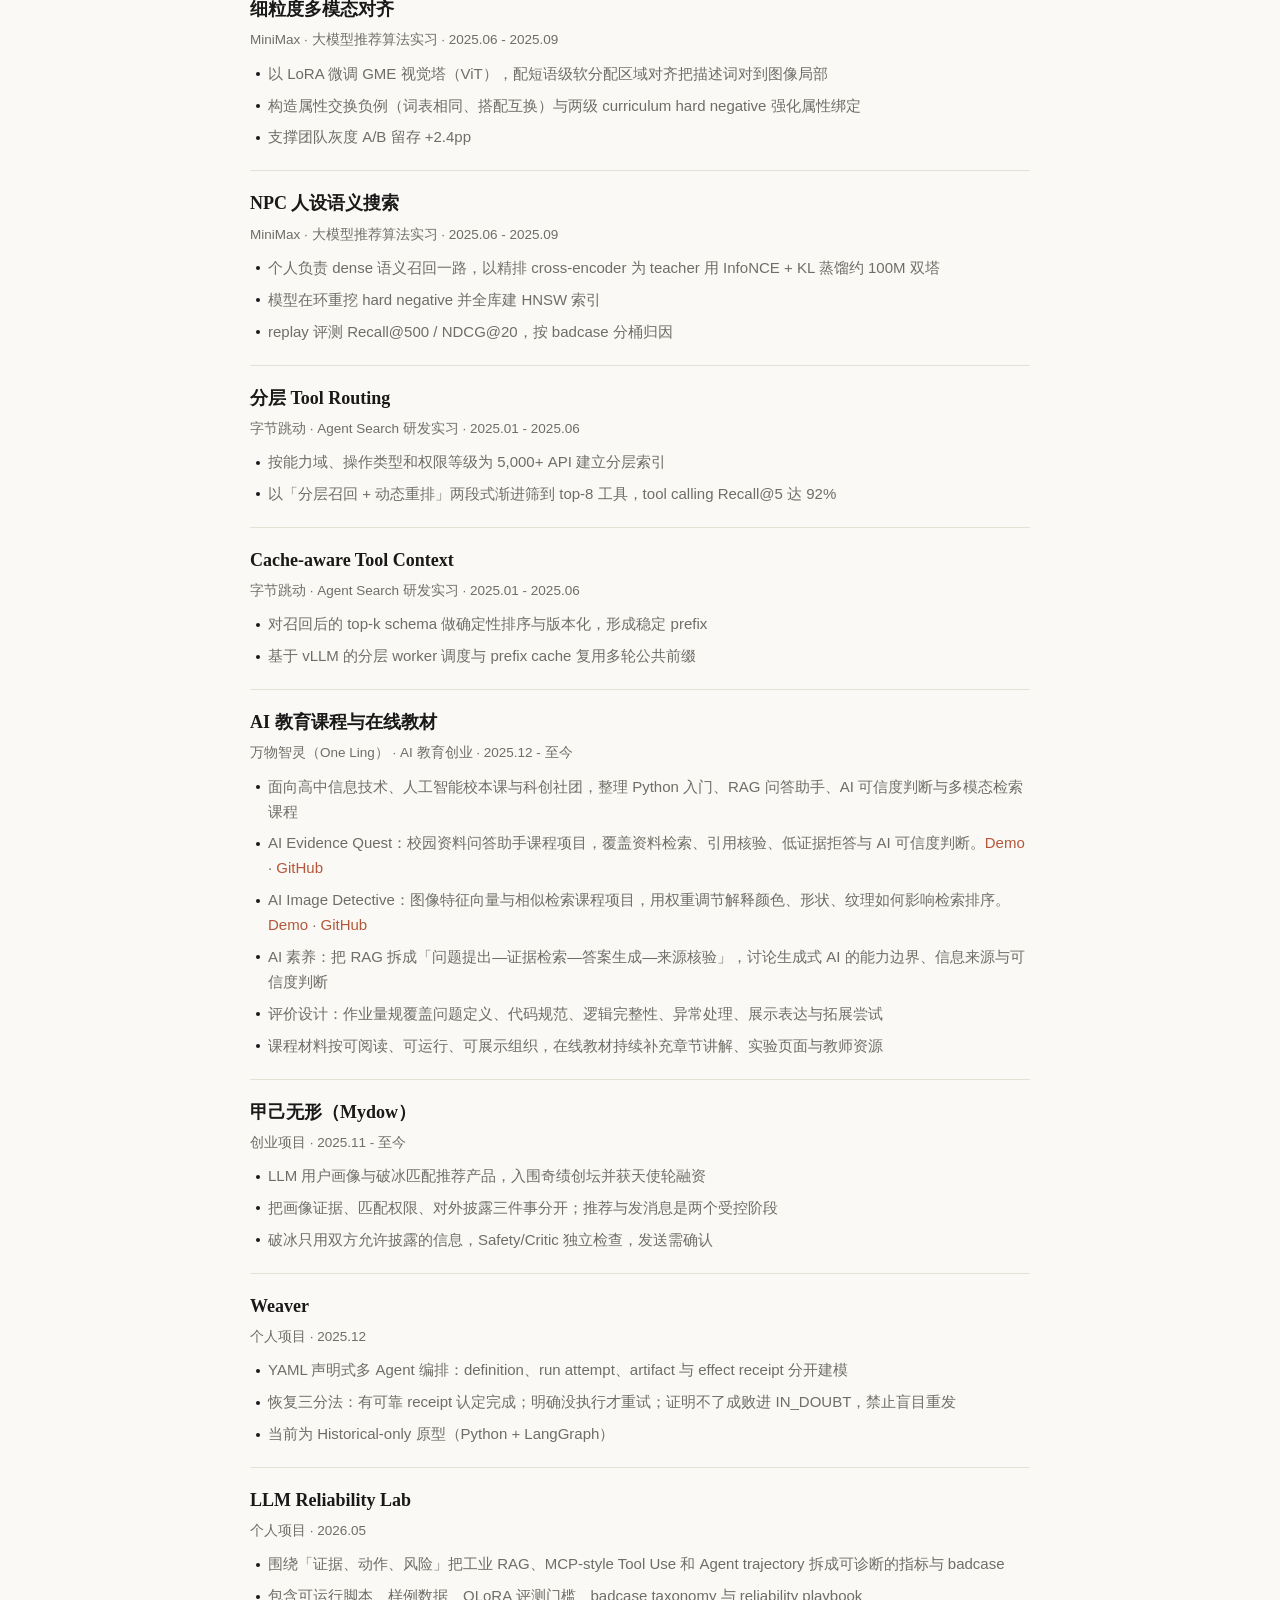
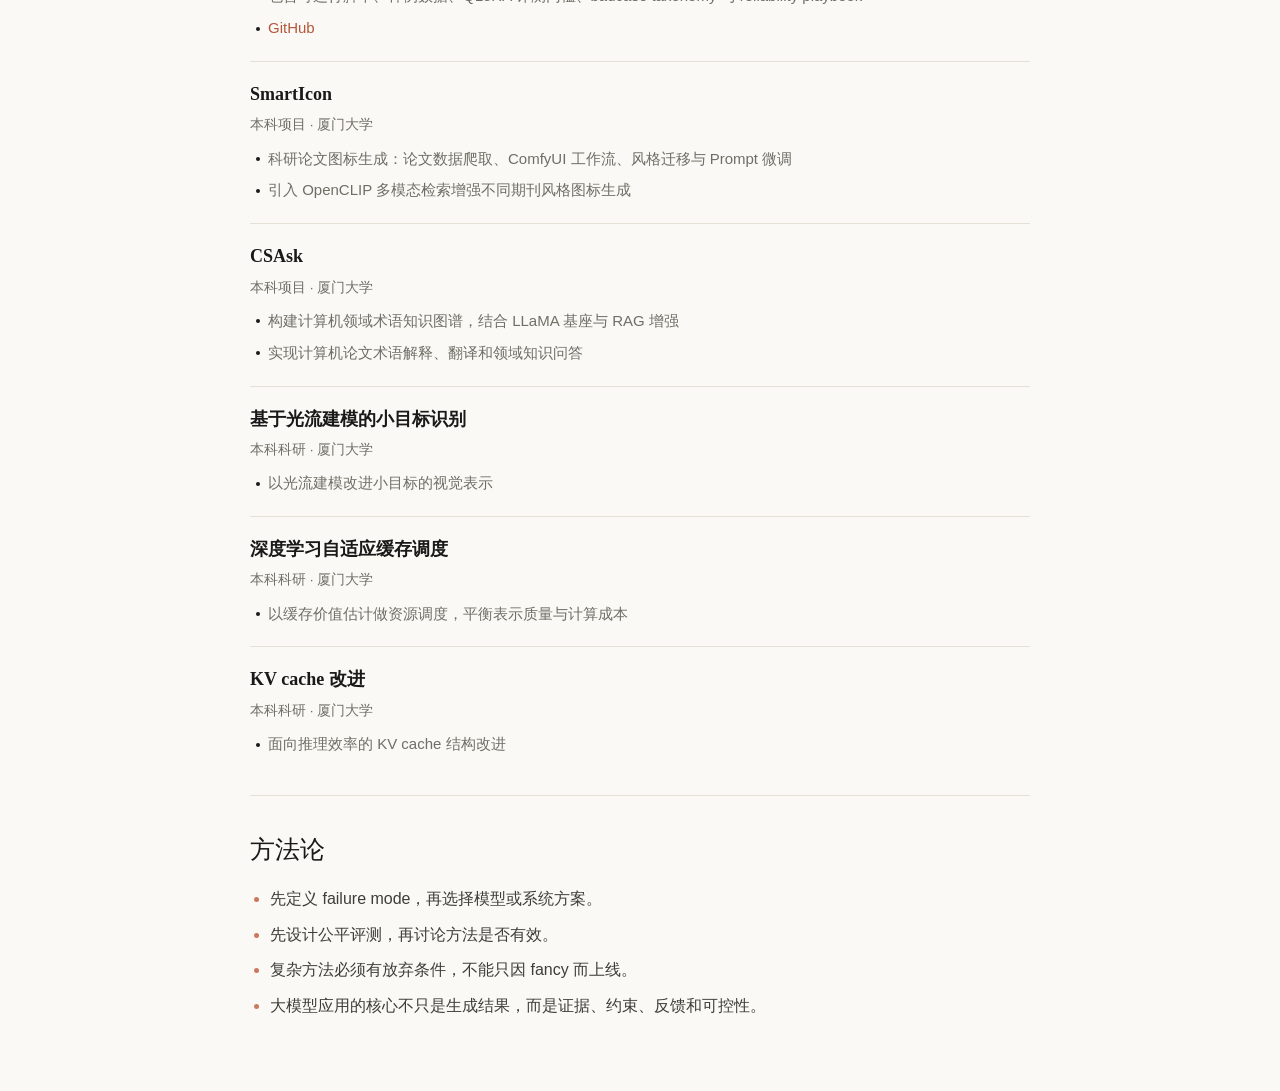
==== commit 91c76b8f: "Add notes page, concurrent-lane timeline, right-rail TOC, and content restructure - notes.html + not" ====
--- a/index.html
+++ b/index.html
@@ -8,7 +8,7 @@
       content="邓凯文的个人主页：人工智能、大模型应用算法、多模态、RAG、Tool Use、推荐与智能体系统。"
     />
     <title>邓凯文 | Kevin Deng</title>
-    <link rel="stylesheet" href="./styles.css?v=20260525a" />
+    <link rel="stylesheet" href="./styles.css?v=20260916f" />
   </head>
   <body>
     <div class="page-card">
@@ -22,13 +22,13 @@
         </p>
         <nav aria-label="页面导航">
           <a href="#about">关于我</a>
-          <a href="#worldview">技术观</a>
+          <a href="#thoughts">所思</a>
+          <a href="#notes">笔记</a>
           <a href="#life-graph">人生图谱</a>
           <a href="#timeline">时间线</a>
           <a href="#honors">荣誉</a>
           <a href="#research">研究</a>
           <a href="#experience">经历</a>
-          <a href="#ai-education">AI 教育</a>
           <a href="#projects">项目</a>
           <a href="#principles">方法论</a>
         </nav>
@@ -45,12 +45,23 @@
           <ul class="plain-list">
             <li><strong>可靠性：</strong>多模态模型需要视觉证据，RAG 回答需要可追溯引用，Agent 工作流需要可控边界。</li>
             <li><strong>建模对象：</strong>推荐系统的多模态增量、领域知识的检索证据、工具调用的 schema 与错误恢复。</li>
-            <li><strong>经历线索：</strong>竞赛算法训练、清华 AI 学习路径、MiniMax 多模态推荐、字节 Agent Infra、SMEE 领域 LLM/RAG、甲己无形与 AgentOS/Weaver。</li>
+            <li><strong>经历线索：</strong>竞赛算法训练、清华 AI 学习路径、字节 Agent Search、MiniMax 多模态推荐、SMEE 搜索与 RAG、达摩院 Agent 算法，以及甲己无形（Mydow）与万物智灵（One Ling）两段创业。</li>
           </ul>
           <p>
             研究和工程工作围绕同一组问题展开：系统输出是否可验证，模型行为是否可约束，
             失败是否可发现，反馈是否能进入下一轮迭代。推荐系统中的用户行为可视为需求、语境与长期偏好的压缩；
             RAG 和 Agent 系统中的对应问题则是证据可靠性、工具可控性与错误恢复。
+          </p>
+        </section>
+
+        <section id="notes" class="section">
+          <h2>笔记</h2>
+          <p>
+            论文阅读报告与学习记录单独成页：逐篇记录问题设定、方法设计、关键结果与适用边界，
+            覆盖智能体、训练与对齐、多模态、安全评测、推荐与工程实践。
+          </p>
+          <p>
+            <a class="text-button" href="./notes.html">查看笔记</a>
           </p>
         </section>
 
@@ -65,10 +76,10 @@
           </p>
         </section>
 
-        <section id="worldview" class="section">
-          <h2>技术观</h2>
+        <section id="thoughts" class="section">
+          <h2>所思</h2>
           <div class="principles">
-            <article>
+<article>
               <h3>反馈范式会从流式走向非欧图结构</h3>
               <p>
                 流式反馈是以往技术的核心范式，最自然、也最易采集；但下一步革新更可能发生在非欧的图结构反馈上。
@@ -104,126 +115,259 @@
                 这也是全自动流程和人机协同的本质区别：上下文不是越多越好，而是要被正确选择。
               </p>
             </article>
-            <article>
+          </div>
+          <details class="thoughts-more">
+            <summary>
+              <span class="when-closed">展开其余 21 条</span>
+              <span class="when-open">收起</span>
+            </summary>
+            <div class="principles">
+              <article>
               <h3>频率塑造记忆，价值驱动反思</h3>
               <p>
                 模型学习的是世界的普遍频率，个人记忆则来自每个人经历过的特异频率。
                 价值高的事件会触发反思，反思相当于对高价值样本进行迭代压缩和再训练。
               </p>
             </article>
-            <article>
+              <article>
               <h3>AI Coding 的关键是熵控与最小改动</h3>
               <p>
                 代码是智能体沉淀到 environment 中的产出。好的 AI coding 不是大面积生成，
                 而是在理解项目结构后做最小必要修改，控制代码熵，让系统继续保持可读、可维护、可回滚。
               </p>
             </article>
-          </div>
+              <article>
+              <h3>频率即链接，链接即知识</h3>
+              <p>
+                万物皆是频率；人类语言和各种语言是频率，记忆也是频率。频率使物体共现，共现建立链接，
+                链接产生知识，知识产生智慧；频率同时承担区分作用，划分 0 与 1，也划分相关与不相关。
+              </p>
+            </article>
+              <article>
+              <h3>重要的是状态之间的差异</h3>
+              <p>
+                世界是动态变化的，重要的永远是当前状态与上一个状态的差异。memory 永远是 world 的快照，
+                所以永远是过时的；perception 永远是过时的。
+              </p>
+            </article>
+              <article>
+              <h3>记忆模块的本质是激活 base model 的一部分</h3>
+              <p>
+                记忆是 item 复现的结果，记忆即模型，模型即记忆。LLM 学习的是世界频率，所以是 base model；
+                所谓遗忘，是 session 的频率世界与 LLM 的频率世界之间存在 bias。信息在产生的那一刻就已经过时，
+                所以记忆是对信息的重构；记忆产生的那一刻，它也就已经过时。
+              </p>
+            </article>
+              <article>
+              <h3>球体模型：频率相似度叠加在 base 世界之上</h3>
+              <p>
+                重新审视向量相似度与频率的关系，为每个 session 构建一个频率相似模型，叠加在 base 频率世界之上，
+                属于非侵入的记忆模块；关键量是惊讶值（山峰）、移动速度与唤醒程度。
+              </p>
+            </article>
+              <article>
+              <h3>Dream：摄取当天信息并重构记忆</h3>
+              <p>
+                做梦是在对当天信息做摄取，并重构当前记忆：删除非必要部分，连接新记忆与现有记忆。
+                感性占主导时游走范围更大，能发现隐藏关系与深层关系，即非共现频率关系；
+                理性（频率、语义）与感性（我感相似度、深层相似）两种游走方法远近结合。
+              </p>
+            </article>
+              <article>
+              <h3>LLM 实时记忆的三条路线</h3>
+              <p>
+                拉链 KV Cache（hologram）；因果图谱；仿生分层：主动遗忘、被动归纳、dream。
+              </p>
+            </article>
+              <article>
+              <h3>快思考与慢思考是神经与符号的结合</h3>
+              <p>
+                神经符号结合的智能中，神经指深度学习，指直觉；符号指推理，是因果。
+                前者属于快思考：直观而快速，但缺乏逻辑；后者属于慢思考：复杂但有逻辑，有推理性，可推导。
+              </p>
+            </article>
+              <article>
+              <h3>反应事实规律的三个层次</h3>
+              <p>
+                第一是关联，第二是干预，第三是反事实。现在几乎所有模型都处于关联层次；
+                强化学习处于干预层次，有主动改变世界的动作；反事实是更高层次：如果之前修改了某个动作或决策，
+                现在的情况会发生什么改变。能回答这个问题，才算真正理解因果关系。
+              </p>
+            </article>
+              <article>
+              <h3>自进化 agent：价值由他人评价产生</h3>
+              <p>
+                不同 agent 组成一个网络，类似蚁群但有分工：每个 agent 在接触任务的过程中更熟悉某类任务。
+                每个 agent 有一个向量标签代表它擅长的任务，标签由别人给它的评价产生：我的价值不由我自己决定，
+                而由其他人对我的看法决定。网络动起来之后不需要分配者：每个 agent 自行决定任务是否适合自己，
+                适合就做，不适合就抛给适合的 agent。
+              </p>
+            </article>
+              <article>
+              <h3>GAN 式训练给模型注入专家属性</h3>
+              <p>
+                用 GAN 做大模型训练可以赋予其专业属性：评判器可以设计得富有专业性，成为专家领域的评委；
+                只训练专业的评判器，就可以即插即用地为任何 pre-trained model 赋予专家知识。
+                这其实是在模拟人和 LLM 的交互，把人的角色替换成了 LLM；因为这个 LLM 领域更精，所以小 LLM 也能有深度。
+                智能体的联合训练也能考虑 GAN 模式：任务板、交流板、共识板。
+              </p>
+            </article>
+              <article>
+              <h3>分工的代价与协作的必要</h3>
+              <p>
+                开发与算法之间的 gap 比产品和开发之间的 gap 都大。正是二者信息不对等，才导致 AI 落地如此艰难：
+                这是分工的不好之处，也是协作的必要之处，与多 agent 协同是同一件事。它启发的是：
+                agent 要知道自己能做什么，更要知道自己不能做什么，以及谁能帮助自己完成不能做的事。
+              </p>
+            </article>
+              <article>
+              <h3>统一度量衡：对齐空间与时间感知</h3>
+              <p>给各个 agent 设置一个标准度量衡的中间件，对齐空间和时间感知。</p>
+            </article>
+              <article>
+              <h3>让 LLM 自己说出不足</h3>
+              <p>让 LLM 自己说自己的不足，自己说自己想要什么。</p>
+            </article>
+              <article>
+              <h3>One Own Rec：把推荐的权利拿回用户手里</h3>
+              <p>
+                告诉 app 我想看什么、怎么看、在什么时候看，而不是让 recsys 来猜。这与 search 本质不同：
+                search 虽然也个性化，但总归要拿到你的 search word；推荐要发现你从未搜索过的、你感兴趣的事。
+                这里告诉 recsys 的并非关键词，而是一种粗略意图。当前 app 推荐有两个问题：记忆过重，
+                学习到用户兴趣后往往锁在这里，而用户兴趣漂移较大；沟通过轻，从用户收到的信息只是简单二元操作，
+                纠正需要大量二元操作。
+              </p>
+            </article>
+              <article>
+              <h3>后训练范式正在变化</h3>
+              <p>
+                从「训一个大模型」转向「先训多个专家，再蒸馏合并」：数学、代码、Agent 各自做专家化 RL，
+                再通过 OPD / MOPD 把能力压回统一模型。在线蒸馏开始成为 RL 之外的重要高效路线，
+                教师可以逐 token 给密集反馈。Test-time compute 成为新的能力扩展方向。
+                RLVR 从「堆 rollout」转向「会训练」。SFT 不再只是 RL 的 warm start。好数据，算法暂时替代不了。
+              </p>
+            </article>
+              <article>
+              <h3>Post-train 或许不该是 QA 形式</h3>
+              <p>
+                为什么现在的 fine-tune 都是 QA 形式，不应该是 pair 形式才对吗。LLM 到达上界的一个重要原因是
+                它用完了全世界的数据；后续要提升，只能优化利用数据的方法，更深度地利用数据。
+              </p>
+            </article>
+              <article>
+              <h3>生成与判断存在能力差，可以螺旋上升</h3>
+              <p>生成与判断是两个复杂度完全不同的任务，可以打一个能力差，螺旋上升。</p>
+            </article>
+              <article>
+              <h3>RL 的四个组件及其相互转化</h3>
+              <p>
+                policy、perception、world knowledge、value function。perception 在一定程度后转化为 value function：
+                前者可看作短期记忆，后者是长期记忆；value function 可看作对 final target 的拆解，
+                能对下一步 action 做 value 评估就代表能做任务拆解。policy 根据 value function 做判断：
+                可以完全做 value 高的，但也要有 exploration，policy 就是做这个平衡的。
+              </p>
+            </article>
+              <article>
+              <h3>benchmark 本质上是新时代的 loss 函数</h3>
+              <p>
+                好的 benchmark 一定是可解释的，是世界的一个切面：在这个 benchmark 上做世界的投影，
+                然后提升 agent 在具体任务上的能力。agent 的能力维度包括推理、记忆和工具调用；领域 topic 是题眼；
+                需要细粒度判分规范作为能力指标；题目得分不应该太好，给自进化留出空间。
+                打分要求可重复与可比较，首先排除 llm-judge；信号要稠密且连续，要求 agent 的结果是结构化的。
+                作弊指调用本身可以直接获得答案的工具来绕过多轮推理；凭记忆直接写答案不算作弊，
+                因为记忆本质上也是 agent 能力的一部分。
+              </p>
+            </article>
+            </div>
+          </details>
         </section>
 
         <section id="timeline" class="section">
           <h2>时间线</h2>
           <div class="timeline">
-            <article>
-              <span class="dot"></span>
-              <time>2025.11 - 至今</time>
-              <div>
-                <details class="event-detail" open>
-                  <summary><h3>甲己无形（Mydow）创业项目</h3></summary>
-                  <p>围绕社交破冰与垂直画像推荐，构建用户画像/对话人设结构化生成、破冰意图路由、多 Agent 自动交互与反馈更新链路。</p>
-                  <p>项目入围奇绩创坛路演并获得天使轮融资；技术侧围绕冷启动候选、话术策略、画像一致性与交互反馈展开。</p>
-                </details>
-              </div>
-            </article>
-            <article>
-              <span class="dot"></span>
-              <time>2025.10 - 至今</time>
-              <div>
-                <details class="event-detail" open>
-                  <summary><h3>SMEE 突破小组 · 算法研发</h3></summary>
-                  <p>面向光刻机运动传输系统，参与领域 LLM + RAG 故障诊断系统，覆盖专家问答、故障定位、SOP 运维与自动诊断闭环。</p>
-                  <p>负责领域数据构造、专家文档清洗、chunk schema、检索评测与诊断回答质量评估；参与 Parser/Retrieval/Diagnosis/SOP/Verification 多智能体流程设计。</p>
-                </details>
-              </div>
-            </article>
-            <article>
-              <span class="dot"></span>
-              <time>2025.06 - 2025.09</time>
-              <div>
-                <details class="event-detail" open>
-                  <summary><h3>MiniMax · 大模型算法实习</h3></summary>
-                  <p>面向星野、Talkie 等 NPC 互动场景，推进用户增长预测、多模态召回、音色推荐、TIGER 范式验证和召回融合评测。</p>
-                  <p>将固定滑动窗口预测改为在线动态重训；设计 VLM 图像语义 + 文本相似度双路召回验证；组织 Hailuo-01 音色 embedding 与正向互动 NPC 样本；围绕 Recall@K、HitRate@K、长尾覆盖和固定候选预算做离线消融。</p>
-                </details>
-              </div>
-            </article>
-            <article>
-              <span class="dot"></span>
-              <time>2025.03 - 2025.06</time>
-              <div>
-                <details class="event-detail" open>
-                  <summary><h3>字节跳动 · Agent Infra 研发实习</h3></summary>
-                  <p>参与企业内部 API 资产纳管与业务流自动化建设，围绕 MCP 协议构建 Agentic Workflow 的工具接入、权限约束与文档结构化基础设施。</p>
-                  <p>推进 MCP Factory 流水线，将内部 API 转化为标准化 Tool Call，沉淀 taxonomy、参数 schema、错误码、调用示例与知识库 Refine 数据。</p>
-                </details>
-              </div>
-            </article>
-            <article>
-              <span class="dot"></span>
-              <time>2024.09 - 2027.06</time>
-              <div>
-                <details class="event-detail" open>
-                  <summary><h3>清华大学 · 电子信息（人工智能）硕士</h3></summary>
-                  <p>推免进入清华大学电子信息（人工智能）硕士阶段，研究方向覆盖大模型应用算法、多模态可靠性、RAG / Agentic Tool Use 与 LLM4Rec。</p>
-                  <p>独立一作投稿多模态幻觉校准、冻结对齐修正与会话推荐停止策略，研究对象覆盖 generation、ranking 与 stopping decision 的 calibration 问题。</p>
-                </details>
-              </div>
-            </article>
-            <article>
-              <span class="dot"></span>
-              <time>2024.02 - 2024.07</time>
-              <div>
-                <details class="event-detail" open>
-                  <summary><h3>平安科技 · 数据挖掘</h3></summary>
-                  <p>参与用户画像模型优化，挖掘实时行为特征并与离线特征融合；使用协同过滤、LR、聚类等方法评估特征相关度。</p>
-                  <p>根据先验信息构建过滤规则，并嵌入还款率预测模型，支撑灰度 A/B 策略优化。</p>
-                </details>
-              </div>
-            </article>
-            <article>
-              <span class="dot"></span>
-              <time>2020.09 - 2024.07</time>
-              <div>
-                <details class="event-detail" open>
-                  <summary><h3>厦门大学 · 计算机科学与技术</h3></summary>
-                  <p>GPA Top 2%；获国家奖学金、优秀毕业生与优秀毕业论文；参加 ICPC、数学竞赛、蓝桥杯、OS 内核赛等竞赛。</p>
-                  <p>本科阶段完成 SmartIcon、CSAsk、基于光流网络的小目标识别、自适应缓存调度等项目。</p>
-                </details>
-              </div>
-            </article>
-            <article>
-              <span class="dot"></span>
-              <time>2017.09 - 2020.06</time>
-              <div>
-                <details class="event-detail" open>
-                  <summary><h3>河南睢县高级中学</h3></summary>
-                  <p>就读于河南睢县高级中学；参加高中物理竞赛，获省级二等奖。</p>
-                </details>
-              </div>
-            </article>
+            <!-- Rows run newest-first. Work and startup entries that overlap share
+                 one row: each concurrent entry becomes a lane to the right, all
+                 starting at the same height, left-aligned, capped at three lanes.
+                 School entries stay single-lane background rows, since a degree
+                 spans years and would otherwise merge with every job inside it. -->
+            <div class="timeline-row lanes-3">
+              <div class="timeline-item">
+                <time>2026.06 - 至今</time>
+                <h3>阿里巴巴达摩院</h3>
+                <span class="timeline-role">Agent 算法实习</span>
+              </div>
+              <div class="timeline-item">
+                <time>2025.12 - 至今</time>
+                <h3>万物智灵（One Ling）</h3>
+                <span class="timeline-role">AI 教育创业项目</span>
+              </div>
+              <div class="timeline-item">
+                <time>2025.11 - 至今</time>
+                <h3>甲己无形（Mydow）</h3>
+                <span class="timeline-role">创业项目</span>
+              </div>
+            </div>
+            <div class="timeline-row">
+              <div class="timeline-item">
+                <time>2025.10 - 2026.05</time>
+                <h3>SMEE 突破小组</h3>
+                <span class="timeline-role">大模型搜索应用算法实习</span>
+              </div>
+            </div>
+            <div class="timeline-row">
+              <div class="timeline-item">
+                <time>2025.06 - 2025.09</time>
+                <h3>MiniMax</h3>
+                <span class="timeline-role">大模型推荐算法实习</span>
+              </div>
+            </div>
+            <div class="timeline-row">
+              <div class="timeline-item">
+                <time>2025.01 - 2025.06</time>
+                <h3>字节跳动</h3>
+                <span class="timeline-role">Agent Search 研发实习</span>
+              </div>
+            </div>
+            <div class="timeline-row">
+              <div class="timeline-item">
+                <time>2024.09 - 2027.06</time>
+                <h3>清华大学</h3>
+                <span class="timeline-role">电子信息（人工智能）硕士</span>
+              </div>
+            </div>
+            <div class="timeline-row">
+              <div class="timeline-item">
+                <time>2024.02 - 2024.07</time>
+                <h3>平安科技</h3>
+                <span class="timeline-role">数据挖掘</span>
+              </div>
+            </div>
+            <div class="timeline-row">
+              <div class="timeline-item">
+                <time>2020.09 - 2024.07</time>
+                <h3>厦门大学</h3>
+                <span class="timeline-role">计算机科学与技术 学士</span>
+              </div>
+            </div>
+            <div class="timeline-row">
+              <div class="timeline-item">
+                <time>2017.09 - 2020.06</time>
+                <h3>河南睢县高级中学</h3>
+              </div>
+            </div>
           </div>
         </section>
 
         <section id="honors" class="section">
           <h2>荣誉</h2>
           <ul class="dated-list">
-            <li><span>2024</span>厦门大学本科生优秀毕业论文；厦门大学信息学院优秀毕业生</li>
-            <li><span>2023</span>华为开发者大赛算法组杭厦赛区二等奖；厦门大学万德奖学金</li>
-            <li><span>2022</span>厦门大学国家奖学金；奇妙奖学金</li>
-            <li><span>2022</span>蓝桥杯省赛一等奖；全国决赛二等奖；全国大学生计算机系统能力大赛 OS 内核二等奖；美国大学生数学建模竞赛 Honorable Mention</li>
-            <li><span>2021</span>厦门大学国家奖学金；本科一等学业优秀奖学金；芙蓉科创竞赛奖学金</li>
-            <li><span>2021</span>ICPC 全国邀请赛（陕西）银牌；全国大学生数学竞赛福建赛区一等奖；中国高校团体程序设计天梯赛省团队一等奖</li>
-            <li><span>高中阶段</span>物理竞赛省级二等奖</li>
+            <li>厦门大学本科生优秀毕业论文；厦门大学信息学院优秀毕业生<span>2024</span></li>
+            <li>华为开发者大赛算法组杭厦赛区二等奖；厦门大学万德奖学金<span>2023</span></li>
+            <li>奇妙奖学金<span>2022</span></li>
+            <li>蓝桥杯省赛一等奖；全国决赛二等奖；全国大学生计算机系统能力大赛 OS 内核二等奖；美国大学生数学建模竞赛 Honorable Mention<span>2022</span></li>
+            <li>本科一等学业优秀奖学金；芙蓉科创竞赛奖学金<span>2021</span></li>
+            <li>ICPC 全国邀请赛（陕西）银牌；全国大学生数学竞赛福建赛区一等奖；中国高校团体程序设计天梯赛省团队一等奖<span>2021</span></li>
+            <li>物理竞赛省级二等奖<span>2019</span></li>
           </ul>
         </section>
 
@@ -410,50 +554,63 @@
         <section id="experience" class="section">
           <h2>经历</h2>
           <article class="entry">
-            <details class="event-detail" open>
+            <details class="event-detail">
               <summary class="entry-head">
-                <h3>SMEE 突破小组 · 算法研发</h3>
-                <span>2025.10 - 至今</span>
-              </summary>
-              <p>
-                负责领域 LLM + RAG 数据构造、chunk schema 和检索评测支持，参与 Parser / Retrieval /
-                Diagnosis / SOP / Verification 多智能体诊断流程设计。
-              </p>
-              <p>
-                工作内容覆盖专家文档切分、标准证据组织、低证据拒答规则、高风险 SOP 人工升级条件、诊断答案引用检查和反馈样本沉淀。
-              </p>
+                <h3>阿里巴巴达摩院 · Agent 算法实习</h3>
+                <span>2026.06 - 至今</span>
+              </summary>
+              <ul class="entry-points">
+                <li>CoT Planner：基于 Qwen 系列构建计划生成模型，强模型蒸馏 SFT 冷启动、judge 偏好对驱动 DPO 迭代两轮</li>
+                <li>推理时采样 8 条候选计划链再由 judge 选优执行，对应「召回出候选、精排定顺序」的两段式范式</li>
+                <li>AI4S Benchmark：面向药物/材料长程任务构建任务集与 checkpoint 过程验证器，以领域数据库为 GT</li>
+                <li>checkpoint 级信号支撑 autonomy@0 等过程评测，区分「结果对」与「过程链对」</li>
+                <li>Agent OS：参与 NobelClaw 调度治理框架，负责 Subgraph 递归展开与失败回退等模块</li>
+              </ul>
             </details>
           </article>
           <article class="entry">
-            <details class="event-detail" open>
+            <details class="event-detail">
               <summary class="entry-head">
-                <h3>MiniMax · 大模型算法实习</h3>
+                <h3>SMEE 突破小组 · 大模型搜索应用算法实习</h3>
+                <span>2025.10 - 2026.05</span>
+              </summary>
+              <ul class="entry-points">
+                <li>负责领域 LLM + RAG 数据构造、chunk schema 和检索评测支持</li>
+                <li>参与 Parser / Retrieval / Diagnosis / SOP / Verification 多智能体诊断流程设计</li>
+                <li>覆盖专家文档切分与标准证据组织</li>
+                <li>制定低证据拒答规则与高风险 SOP 人工升级条件</li>
+                <li>负责诊断答案引用检查与反馈样本沉淀</li>
+              </ul>
+            </details>
+          </article>
+          <article class="entry">
+            <details class="event-detail">
+              <summary class="entry-head">
+                <h3>MiniMax · 大模型推荐算法实习</h3>
                 <span>2025.06 - 2025.09</span>
               </summary>
-              <p>
-                团队面向星野、Talkie 这类情感陪伴产品做 NPC 推荐。这里的 NPC 既是内容，也是可持续对话的对象；
-                用户在对话中留下的不是普通点击，而是情绪、经历、陪伴偏好和角色偏好的混合信号。
-                我的工作围绕多模态召回和生成式推荐展开：增长预测动态重训、VLM 图像语义 + 文本相似度双路召回、
-                音色 embedding 样本构造、TIGER 生成式召回范式验证，以及多模态召回融合评测。
-              </p>
-              <p>
-                评测围绕固定候选预算、曝光偏差、长尾覆盖、重复曝光与负反馈展开，用于区分真实兴趣增量和候选池扩张带来的表面提升。
-              </p>
+              <ul class="entry-points">
+                <li>面向星野、Talkie 等情感陪伴产品做 NPC 推荐；NPC 既是内容，也是可持续对话的对象</li>
+                <li>用户在对话中留下情绪、经历、陪伴偏好与角色偏好的混合信号，而非普通点击</li>
+                <li>增长预测动态重训；VLM 图像语义 + 文本相似度双路召回</li>
+                <li>音色 embedding 样本构造；TIGER 生成式召回范式验证；多模态召回融合评测</li>
+                <li>评测围绕固定候选预算、曝光偏差、长尾覆盖、重复曝光与负反馈展开</li>
+                <li>区分真实兴趣增量与候选池扩张带来的表面提升</li>
+              </ul>
             </details>
           </article>
           <article class="entry">
-            <details class="event-detail" open>
+            <details class="event-detail">
               <summary class="entry-head">
-                <h3>字节跳动 · Agent Infra 研发实习</h3>
-                <span>2025.03 - 2025.06</span>
-              </summary>
-              <p>
-                参与 MCP Factory 流水线建设，将企业内部 API 转化为标准化 Tool Call，
-                沉淀 taxonomy、参数 schema、错误码、调用示例和知识库 Refine 数据。
-              </p>
-              <p>
-                工作重点包括工具可发现性、schema 约束、调用失败恢复、权限边界和文档结构化，服务 Agentic Workflow 的稳定执行。
-              </p>
+                <h3>字节跳动 · Agent Search 研发实习</h3>
+                <span>2025.01 - 2025.06</span>
+              </summary>
+              <ul class="entry-points">
+                <li>参与 MCP Factory 流水线建设，将企业内部 API 转化为标准化 Tool Call</li>
+                <li>沉淀 taxonomy、参数 schema、错误码、调用示例和知识库 Refine 数据</li>
+                <li>工作重点包括工具可发现性、schema 约束、调用失败恢复、权限边界和文档结构化</li>
+                <li>服务 Agentic Workflow 的稳定执行</li>
+              </ul>
             </details>
           </article>
           <article class="entry">
@@ -461,115 +618,186 @@
               <h3>平安科技 · 数据挖掘</h3>
               <span>2024.02 - 2024.07</span>
             </div>
-            <p>
-              参与用户画像模型优化，挖掘实时行为特征并与离线特征融合；使用协同过滤、LR、聚类等方法评估特征相关度，
-              将过滤规则嵌入还款率预测模型，支撑灰度 A/B 中的策略优化。
-            </p>
-          </article>
-        </section>
-
-        <section id="ai-education" class="section">
-          <h2>AI 教育</h2>
-          <p>
-            围绕高中信息技术、人工智能校本课与科创社团，整理 Python 入门、RAG 问答助手、
-            AI 可信度判断和多模态检索等课程作品。材料侧重可运行任务、证据核验、分层拓展与过程性评价。
-          </p>
-          <ul class="plain-list">
-            <li><strong>AI Evidence Quest：</strong>校园资料问答助手课程项目，覆盖资料检索、引用核验、低证据拒答与 AI 可信度判断。<a href="https://sherkevin.github.io/ai-evidence-quest/">Demo</a> · <a href="https://github.com/sherkevin/ai-evidence-quest">GitHub</a></li>
-            <li><strong>AI Image Detective：</strong>图像特征向量与相似检索课程项目，通过权重调节解释颜色、形状、纹理如何影响检索排序。<a href="https://sherkevin.github.io/ai-image-detective/">Demo</a> · <a href="https://github.com/sherkevin/ai-image-detective">GitHub</a></li>
-            <li><strong>AI 素养：</strong>将 RAG 拆解为“问题提出—证据检索—答案生成—来源核验”，用于讨论生成式 AI 的能力边界、信息来源与可信度判断。</li>
-            <li><strong>评价设计：</strong>课程作业量规包含问题定义、代码规范、逻辑完整性、异常处理、展示表达与拓展尝试。</li>
-          </ul>
-          <p class="note">课程材料以学生可阅读、可运行、可展示为组织目标，在线教材持续补充章节讲解、实验页面与教师资源。</p>
+            <ul class="entry-points">
+              <li>参与用户画像模型优化，挖掘实时行为特征并与离线特征融合</li>
+              <li>使用协同过滤、LR、聚类等方法评估特征相关度</li>
+              <li>将过滤规则嵌入还款率预测模型，支撑灰度 A/B 中的策略优化</li>
+            </ul>
+          </article>
         </section>
 
         <section id="projects" class="section">
           <h2>项目</h2>
           <div class="project">
-            <details class="event-detail" open>
-              <summary><h3>甲己无形（Mydow）</h3></summary>
-              <p>
-                面向社交破冰与垂直画像推荐，构建用户画像/对话人设结构化生成、破冰意图路由与多 Agent
-                自动交互链路，将画像特征和垂类先验用于冷启动候选、话术策略与反馈闭环。
-              </p>
-              <p>
-                系统围绕画像字段、候选生成、破冰话术、反馈更新与持续交互展开，使冷启动推荐和对话策略共享同一套结构化表示。
-              </p>
-            </details>
-          </div>
-          <div class="project">
-            <details class="event-detail" open>
-              <summary><h3>AgentOS Core</h3></summary>
-              <p>
-                微内核式 Agent runtime，将意图路由、事件驱动 IPC、权限边界与插件化工具执行解耦，
-                用于 RAG / Tool Use 工作流调度。
-              </p>
-              <p>
-                原型将可变的智能决策和稳定的执行边界分开，分别处理意图、工具、状态、权限与插件生命周期。
-              </p>
-            </details>
-          </div>
-          <div class="project">
-            <details class="event-detail" open>
-              <summary><h3>Weaver</h3></summary>
-              <p>
-                基于 LangGraph/Aider 的 YAML 声明式多 Agent 编排原型，支持断点续传、上下文隔离、
-                失败恢复与复杂工具链可控执行。
-              </p>
-              <p>
-                系统面向长任务链执行，显式维护可恢复状态、上下文边界和失败回退位置，减少多工具链执行中的状态漂移。
-              </p>
-            </details>
-          </div>
-          <div class="project">
-            <details class="event-detail" open>
-              <summary><h3>SmartIcon</h3></summary>
-              <p>
-                面向科研论文图标生成，结合论文数据爬取、ComfyUI 工作流、风格迁移与 Prompt 微调，
-                并引入 OpenCLIP 多模态检索增强不同期刊风格图标生成。
-              </p>
-              <p>
-                系统以期刊风格和论文语义为约束，通过相似风格检索、生成空间约束和多模态相似度反馈控制图标生成结果。
-              </p>
-            </details>
-          </div>
-          <div class="project">
-            <details class="event-detail" open>
-              <summary><h3>CSAsk</h3></summary>
-              <p>
-                构建计算机领域术语知识图谱，结合 LLaMA 基座与 RAG 增强，实现计算机论文术语解释、
-                翻译和领域知识问答。
-              </p>
-              <p>
-                系统通过知识图谱提供术语关系，通过 RAG 提供引用来源，通过上下文边界控制论文解释和翻译任务。
-              </p>
-            </details>
-          </div>
-          <div class="project">
-            <details class="event-detail" open>
-              <summary><h3>LLM Reliability Lab</h3></summary>
-              <p>
-                围绕“证据、动作、风险”的个人可靠性评测切入点，把工业 RAG、MCP-style Tool Use
-                和 Agent trajectory 拆成可诊断的指标与 badcase。
-              </p>
-              <p>
-                项目包含可运行脚本、样例数据、QLoRA 评测门槛、badcase taxonomy 与 reliability playbook，
-                重点展示我如何先定位失败模式，再决定检索、生成、schema 或 guardrail 的改法。
-                <a href="https://github.com/sherkevin/llm-reliability-lab">GitHub</a>
-              </p>
-            </details>
-          </div>
-          <div class="project">
-            <details class="event-detail" open>
-              <summary><h3>科研探索与系统优化</h3></summary>
-              <p>
-                围绕基于光流建模的小目标识别、深度学习自适应缓存调度与 KV cache 改进展开研究，
-                分别对应视觉表示、资源调度和推理效率三个问题。
-              </p>
-              <p>
-                相关工作分别处理视觉表示、缓存价值估计、推理成本与资源约束，对应“表示质量”和“计算成本”在不同任务中的约束关系。
-              </p>
-            </details>
+            <h3>AI4S Benchmark</h3>
+            <p class="project-org">达摩院（阿里巴巴） · Agent 算法实习 · 2026.06 - 至今</p>
+            <ul class="entry-points">
+              <li>面向药物/材料长程任务构建任务集与 checkpoint 过程验证器，以领域数据库为 GT</li>
+              <li>「先选答案再反向出题」：从冻结科学数据库反向构造原子问题，再拼接为长问题</li>
+              <li>basic / some / enough 同题三层分类，生成式与判别式同题二分类</li>
+              <li>checkpoint 级信号支撑 autonomy@0 等过程评测，区分「结果对」与「过程链对」</li>
+            </ul>
+          </div>
+          <div class="project">
+            <h3>CoT Planner</h3>
+            <p class="project-org">达摩院（阿里巴巴） · Agent 算法实习 · 2026.06 - 至今</p>
+            <ul class="entry-points">
+              <li>基于 Qwen 系列构建计划生成模型：强模型蒸馏 SFT 冷启动、judge 偏好对驱动 DPO，迭代两轮</li>
+              <li>推理时采样 8 条候选计划链再由 judge 选优执行，对应「召回出候选、精排定顺序」的两段式范式</li>
+            </ul>
+          </div>
+          <div class="project">
+            <h3>Lingshu AgentOS</h3>
+            <p class="project-org">达摩院（阿里巴巴） · Agent 算法实习 · 2026.06 - 至今</p>
+            <ul class="entry-points">
+              <li>把操作系统的进程、权限、回滚方法搬到 Agent 上</li>
+              <li>参与 NobelClaw 调度治理框架，负责 Subgraph 递归展开与失败回退等模块</li>
+            </ul>
+          </div>
+          <div class="project">
+            <h3>CausalMAD</h3>
+            <p class="project-org">SMEE 突破小组 · 大模型搜索应用算法实习 · 2025.10 - 2026.05</p>
+            <ul class="entry-points">
+              <li>以伺服系统物理因果 DAG 划分专业 Agent，用 CausalGNN 生成 attention bias</li>
+              <li>结合 per-agent LoRA 与可学习融合门控完成因果诊断</li>
+            </ul>
+          </div>
+          <div class="project">
+            <h3>工业故障 RAG</h3>
+            <p class="project-org">SMEE 突破小组 · 大模型搜索应用算法实习 · 2025.10 - 2026.05</p>
+            <ul class="entry-points">
+              <li>多粒度 chunking；BM25/dense 混合召回经类型自适应加权 RRF 融合</li>
+              <li>叠加图谱扩散与来源感知 cross-encoder 精排，由专家拖拽反馈闭环迭代</li>
+              <li>以复杂度路由与缺口自检驱动多轮补搜；按专家标注评测 Recall@5、引用支持与根因覆盖</li>
+              <li>证据追溯与低证据拒答</li>
+            </ul>
+          </div>
+          <div class="project">
+            <h3>Qwen3-VL 多模态文档处理</h3>
+            <p class="project-org">SMEE 突破小组 · 大模型搜索应用算法实习 · 2025.10 - 2026.05</p>
+            <ul class="entry-points">
+              <li>沉淀工程排查日志与树状故障图，构建结构化文档、拓扑扩充和因果分析流水线</li>
+              <li>用 Qwen3-VL-8B 图文 QA + 精排处理多模态文档</li>
+            </ul>
+          </div>
+          <div class="project">
+            <h3>TIGER 生成式召回</h3>
+            <p class="project-org">MiniMax · 大模型推荐算法实习 · 2025.06 - 2025.09</p>
+            <ul class="entry-points">
+              <li>用 RQ-Kmeans 把 NPC 文本与形象量化为分层 Semantic ID，约 25M encoder-decoder 自回归生成候选</li>
+              <li>宽度 128 beam + trie 约束解码保证 ID 合法</li>
+              <li>固定候选预算消融验证相对双塔检索的增量与长尾覆盖</li>
+            </ul>
+          </div>
+          <div class="project">
+            <h3>细粒度多模态对齐</h3>
+            <p class="project-org">MiniMax · 大模型推荐算法实习 · 2025.06 - 2025.09</p>
+            <ul class="entry-points">
+              <li>以 LoRA 微调 GME 视觉塔（ViT），配短语级软分配区域对齐把描述词对到图像局部</li>
+              <li>构造属性交换负例（词表相同、搭配互换）与两级 curriculum hard negative 强化属性绑定</li>
+              <li>支撑团队灰度 A/B 留存 +2.4pp</li>
+            </ul>
+          </div>
+          <div class="project">
+            <h3>NPC 人设语义搜索</h3>
+            <p class="project-org">MiniMax · 大模型推荐算法实习 · 2025.06 - 2025.09</p>
+            <ul class="entry-points">
+              <li>个人负责 dense 语义召回一路，以精排 cross-encoder 为 teacher 用 InfoNCE + KL 蒸馏约 100M 双塔</li>
+              <li>模型在环重挖 hard negative 并全库建 HNSW 索引</li>
+              <li>replay 评测 Recall@500 / NDCG@20，按 badcase 分桶归因</li>
+            </ul>
+          </div>
+          <div class="project">
+            <h3>分层 Tool Routing</h3>
+            <p class="project-org">字节跳动 · Agent Search 研发实习 · 2025.01 - 2025.06</p>
+            <ul class="entry-points">
+              <li>按能力域、操作类型和权限等级为 5,000+ API 建立分层索引</li>
+              <li>以「分层召回 + 动态重排」两段式渐进筛到 top-8 工具，tool calling Recall@5 达 92%</li>
+            </ul>
+          </div>
+          <div class="project">
+            <h3>Cache-aware Tool Context</h3>
+            <p class="project-org">字节跳动 · Agent Search 研发实习 · 2025.01 - 2025.06</p>
+            <ul class="entry-points">
+              <li>对召回后的 top-k schema 做确定性排序与版本化，形成稳定 prefix</li>
+              <li>基于 vLLM 的分层 worker 调度与 prefix cache 复用多轮公共前缀</li>
+            </ul>
+          </div>
+          <div class="project">
+            <h3>AI 教育课程与在线教材</h3>
+            <p class="project-org">万物智灵（One Ling） · AI 教育创业 · 2025.12 - 至今</p>
+            <ul class="entry-points">
+              <li>面向高中信息技术、人工智能校本课与科创社团，整理 Python 入门、RAG 问答助手、AI 可信度判断与多模态检索课程</li>
+              <li>AI Evidence Quest：校园资料问答助手课程项目，覆盖资料检索、引用核验、低证据拒答与 AI 可信度判断。<a href="https://sherkevin.github.io/ai-evidence-quest/">Demo</a> · <a href="https://github.com/sherkevin/ai-evidence-quest">GitHub</a></li>
+              <li>AI Image Detective：图像特征向量与相似检索课程项目，用权重调节解释颜色、形状、纹理如何影响检索排序。<a href="https://sherkevin.github.io/ai-image-detective/">Demo</a> · <a href="https://github.com/sherkevin/ai-image-detective">GitHub</a></li>
+              <li>AI 素养：把 RAG 拆成「问题提出—证据检索—答案生成—来源核验」，讨论生成式 AI 的能力边界、信息来源与可信度判断</li>
+              <li>评价设计：作业量规覆盖问题定义、代码规范、逻辑完整性、异常处理、展示表达与拓展尝试</li>
+              <li>课程材料按可阅读、可运行、可展示组织，在线教材持续补充章节讲解、实验页面与教师资源</li>
+            </ul>
+          </div>
+          <div class="project">
+            <h3>甲己无形（Mydow）</h3>
+            <p class="project-org">创业项目 · 2025.11 - 至今</p>
+            <ul class="entry-points">
+              <li>LLM 用户画像与破冰匹配推荐产品，入围奇绩创坛并获天使轮融资</li>
+              <li>把画像证据、匹配权限、对外披露三件事分开；推荐与发消息是两个受控阶段</li>
+              <li>破冰只用双方允许披露的信息，Safety/Critic 独立检查，发送需确认</li>
+            </ul>
+          </div>
+          <div class="project">
+            <h3>Weaver</h3>
+            <p class="project-org">个人项目 · 2025.12</p>
+            <ul class="entry-points">
+              <li>YAML 声明式多 Agent 编排：definition、run attempt、artifact 与 effect receipt 分开建模</li>
+              <li>恢复三分法：有可靠 receipt 认定完成；明确没执行才重试；证明不了成败进 IN_DOUBT，禁止盲目重发</li>
+              <li>当前为 Historical-only 原型（Python + LangGraph）</li>
+            </ul>
+          </div>
+          <div class="project">
+            <h3>LLM Reliability Lab</h3>
+            <p class="project-org">个人项目 · 2026.05</p>
+            <ul class="entry-points">
+              <li>围绕「证据、动作、风险」把工业 RAG、MCP-style Tool Use 和 Agent trajectory 拆成可诊断的指标与 badcase</li>
+              <li>包含可运行脚本、样例数据、QLoRA 评测门槛、badcase taxonomy 与 reliability playbook</li>
+              <li><a href="https://github.com/sherkevin/llm-reliability-lab">GitHub</a></li>
+            </ul>
+          </div>
+          <div class="project">
+            <h3>SmartIcon</h3>
+            <p class="project-org">本科项目 · 厦门大学</p>
+            <ul class="entry-points">
+              <li>科研论文图标生成：论文数据爬取、ComfyUI 工作流、风格迁移与 Prompt 微调</li>
+              <li>引入 OpenCLIP 多模态检索增强不同期刊风格图标生成</li>
+            </ul>
+          </div>
+          <div class="project">
+            <h3>CSAsk</h3>
+            <p class="project-org">本科项目 · 厦门大学</p>
+            <ul class="entry-points">
+              <li>构建计算机领域术语知识图谱，结合 LLaMA 基座与 RAG 增强</li>
+              <li>实现计算机论文术语解释、翻译和领域知识问答</li>
+            </ul>
+          </div>
+          <div class="project">
+            <h3>基于光流建模的小目标识别</h3>
+            <p class="project-org">本科科研 · 厦门大学</p>
+            <ul class="entry-points">
+              <li>以光流建模改进小目标的视觉表示</li>
+            </ul>
+          </div>
+          <div class="project">
+            <h3>深度学习自适应缓存调度</h3>
+            <p class="project-org">本科科研 · 厦门大学</p>
+            <ul class="entry-points">
+              <li>以缓存价值估计做资源调度，平衡表示质量与计算成本</li>
+            </ul>
+          </div>
+          <div class="project">
+            <h3>KV cache 改进</h3>
+            <p class="project-org">本科科研 · 厦门大学</p>
+            <ul class="entry-points">
+              <li>面向推理效率的 KV cache 结构改进</li>
+            </ul>
           </div>
         </section>
 
@@ -584,6 +812,6 @@
         </section>
       </main>
     </div>
-    <script src="./script.js?v=20260504e"></script>
+    <script src="./script.js?v=20260916d"></script>
   </body>
 </html>
--- a/styles.css
+++ b/styles.css
@@ -1,11 +1,30 @@
+/* sherkevin.github.io — shared styles.
+   Warm ivory ground, clay accent, serif display headings over a humanist sans body. */
+
 :root {
-  --bg: #ffffff;
+  --bg: #faf9f5;
+  --bg-deep: #f0eee6;
   --panel: #ffffff;
-  --ink: #1f2933;
-  --muted: #59636e;
-  --line: #d8dee4;
-  --accent: #1f4e79;
-  --soft: #eef4fa;
+  --ink: #191919;
+  --ink-soft: #3d3d3a;
+  --muted: #6f6e66;
+  --line: #e4e1d7;
+  --line-strong: #d2cec1;
+  --accent: #b4573a;
+  --accent-bright: #cc785c;
+  --accent-wash: #f7ece7;
+  --accent-deep: #8c4029;
+  --sage: #4f6b52;
+  --sage-wash: #edf0e9;
+  --radius: 8px;
+  --radius-sm: 5px;
+  --measure: 780px;
+  --measure-wide: 1080px;
+  --font-serif: "Iowan Old Style", "Palatino Linotype", Palatino, "Source Serif 4",
+    Georgia, "Songti SC", "SimSun", "宋体", serif;
+  --font-sans: -apple-system, BlinkMacSystemFont, "Segoe UI", "Helvetica Neue",
+    "PingFang SC", "Hiragino Sans GB", "Microsoft YaHei", sans-serif;
+  --font-mono: ui-monospace, SFMono-Regular, "SF Mono", Menlo, Consolas, monospace;
 }
 
 * {
@@ -19,10 +38,12 @@
 body {
   margin: 0;
   color: var(--ink);
-  background: #ffffff;
-  font-family: "Times New Roman", Times, "SimSun", "Songti SC", "宋体", serif;
+  background: var(--bg);
+  font-family: var(--font-sans);
   font-size: 16px;
-  line-height: 1.68;
+  line-height: 1.72;
+  -webkit-font-smoothing: antialiased;
+  text-rendering: optimizeLegibility;
 }
 
 a {
@@ -31,35 +52,57 @@
 }
 
 a:hover {
+  color: var(--accent-deep);
   text-decoration: underline;
+  text-decoration-color: var(--accent-bright);
   text-underline-offset: 3px;
 }
 
 .text-button {
-  display: inline-block;
-  padding: 6px 0;
-  border-bottom: 1px solid var(--accent);
-  font-weight: 600;
+  display: inline-flex;
+  align-items: center;
+  gap: 8px;
+  padding: 9px 18px;
+  border: 1px solid var(--line-strong);
+  border-radius: 100px;
+  color: var(--ink);
+  background: var(--panel);
+  font-size: 14.5px;
+  font-weight: 500;
+  transition: border-color 0.18s ease, background 0.18s ease, transform 0.18s ease;
 }
 
 .text-button:hover {
+  border-color: var(--accent-bright);
+  background: var(--accent-wash);
+  color: var(--accent-deep);
   text-decoration: none;
+  transform: translateY(-1px);
+}
+
+.text-button::after {
+  content: "\2192";
+  color: var(--accent);
+  font-size: 15px;
 }
 
 .page-card {
-  width: min(780px, calc(100% - 36px));
+  width: min(var(--measure), calc(100% - 40px));
   min-height: 100vh;
   margin: 0 auto;
-  padding: 46px 0 58px;
-  background: var(--bg);
+  padding: 54px 0 64px;
+  background: transparent;
   border: 0;
-  box-shadow: none;
+}
+
+.page-card.is-wide {
+  width: min(var(--measure-wide), calc(100% - 40px));
 }
 
 .sidebar {
   position: static;
-  padding: 0 0 22px;
-  margin-bottom: 34px;
+  padding: 0 0 24px;
+  margin-bottom: 38px;
   border-right: 0;
   border-bottom: 1px solid var(--line);
   background: transparent;
@@ -72,21 +115,27 @@
 h1,
 h2,
 h3,
+h4,
 p {
   margin-top: 0;
 }
 
 h1 {
-  margin-bottom: 2px;
-  font-size: 30px;
-  font-weight: 600;
-  line-height: 1.1;
+  margin-bottom: 4px;
+  color: var(--ink);
+  font-family: var(--font-serif);
+  font-size: 34px;
+  font-weight: 500;
+  line-height: 1.15;
+  letter-spacing: 0;
 }
 
 .cn-name {
-  margin-bottom: 12px;
-  color: var(--muted);
-  font-size: 15px;
+  margin-bottom: 14px;
+  color: var(--muted);
+  font-family: var(--font-serif);
+  font-size: 15.5px;
+  font-style: italic;
 }
 
 .role,
@@ -95,34 +144,54 @@
 }
 
 .role {
-  margin-bottom: 6px;
+  margin-bottom: 8px;
+  font-size: 15px;
 }
 
 .focus {
   max-width: 620px;
-  margin-bottom: 18px;
+  margin-bottom: 20px;
+  color: var(--ink-soft);
   font-size: 15px;
+  line-height: 1.68;
 }
 
 nav {
   display: flex;
   flex-wrap: wrap;
-  gap: 4px 14px;
-  margin: 18px 0 14px;
+  align-items: center;
+  gap: 2px 4px;
+  margin: 20px 0 16px;
   padding: 12px 0;
   border-top: 1px solid var(--line);
   border-bottom: 1px solid var(--line);
 }
 
 nav a {
-  color: var(--accent);
-  font-size: 15px;
+  padding: 5px 11px;
+  border-radius: 100px;
+  color: var(--ink-soft);
+  font-size: 14.5px;
+  transition: background 0.16s ease, color 0.16s ease;
+}
+
+nav a:hover {
+  background: var(--bg-deep);
+  color: var(--accent-deep);
+  text-decoration: none;
+}
+
+nav a.is-current {
+  background: var(--accent-wash);
+  color: var(--accent-deep);
+  font-weight: 500;
 }
 
 .contact {
   display: flex;
   flex-wrap: wrap;
-  gap: 6px 16px;
+  gap: 6px 18px;
+  color: var(--muted);
   font-size: 13.5px;
   word-break: break-word;
 }
@@ -131,53 +200,136 @@
   padding-top: 0;
 }
 
+/* Fixed right-rail table of contents; hidden when the viewport cannot give it
+   its own gutter beside the centered column. */
+.toc {
+  position: fixed;
+  top: 48px;
+  right: max(18px, calc(50vw - var(--measure) / 2 - 218px));
+  width: 186px;
+  max-height: calc(100vh - 96px);
+  overflow-y: auto;
+  padding-left: 14px;
+  border-left: 1px solid var(--line);
+  font-size: 13px;
+  line-height: 1.5;
+  scrollbar-width: thin;
+}
+
+.toc-group {
+  margin-bottom: 9px;
+}
+
+.toc a {
+  display: block;
+  padding: 2px 0;
+  color: var(--muted);
+  white-space: nowrap;
+  overflow: hidden;
+  text-overflow: ellipsis;
+}
+
+.toc a:hover {
+  color: var(--accent-deep);
+  text-decoration: none;
+}
+
+.toc-h2 {
+  color: var(--ink-soft);
+  font-weight: 600;
+}
+
+.toc-subs {
+  display: none;
+  margin: 2px 0 0 3px;
+  padding-left: 10px;
+  border-left: 1px solid var(--line);
+}
+
+.toc-group.is-active .toc-subs {
+  display: block;
+}
+
+.toc-h3 {
+  font-size: 12.5px;
+}
+
+.toc a.is-current {
+  color: var(--accent-deep);
+}
+
+@media (max-width: 1220px) {
+  .toc {
+    display: none;
+  }
+}
+
 .section {
-  padding: 0 0 34px;
-  margin-bottom: 34px;
+  padding: 0 0 38px;
+  margin-bottom: 38px;
   border-bottom: 1px solid var(--line);
 }
 
 .section:last-child {
   margin-bottom: 0;
+  padding-bottom: 0;
   border-bottom: 0;
 }
 
 h2 {
-  margin-bottom: 17px;
-  padding-bottom: 7px;
-  border-bottom: 1px solid var(--line);
-  font-size: 22px;
+  margin-bottom: 20px;
+  padding-bottom: 0;
+  border-bottom: 0;
+  color: var(--ink);
+  font-family: var(--font-serif);
+  font-size: 25px;
+  font-weight: 500;
+  line-height: 1.25;
+  letter-spacing: 0;
+}
+
+h3 {
+  margin-bottom: 7px;
+  color: var(--ink);
+  font-family: var(--font-serif);
+  font-size: 18px;
   font-weight: 600;
-  letter-spacing: -0.01em;
-}
-
-h3 {
-  margin-bottom: 6px;
-  font-size: 17.5px;
+  line-height: 1.35;
+  letter-spacing: 0;
+}
+
+strong {
+  color: var(--ink);
   font-weight: 600;
 }
 
-strong {
-  font-weight: 600;
+p {
+  color: var(--ink-soft);
 }
 
 .plain-list,
 .news-list,
 .dated-list {
-  padding-left: 22px;
+  padding-left: 20px;
   margin: 0;
 }
 
 .plain-list li,
 .news-list li,
 .dated-list li {
-  margin-bottom: 7px;
+  margin-bottom: 8px;
+  color: var(--ink-soft);
+}
+
+.plain-list li::marker {
+  color: var(--accent-bright);
 }
 
 .news-list span {
   display: inline-block;
-  min-width: 72px;
+  min-width: 74px;
   color: var(--accent);
+  font-size: 14px;
   font-weight: 600;
 }
 
@@ -188,13 +340,22 @@
 
 .dated-list li {
   display: grid;
-  grid-template-columns: 92px minmax(0, 1fr);
-  gap: 14px;
+  grid-template-columns: minmax(0, 1fr) auto;
+  gap: 16px;
+  padding: 10px 0;
+  border-bottom: 1px solid var(--line);
+}
+
+.dated-list li:last-child {
+  border-bottom: 0;
 }
 
 .dated-list span {
   color: var(--accent);
+  font-size: 14px;
   font-weight: 600;
+  text-align: right;
+  white-space: nowrap;
 }
 
 .honor-grid {
@@ -205,11 +366,11 @@
 
 .principles {
   display: grid;
-  gap: 14px;
+  gap: 0;
 }
 
 .principles article {
-  padding: 14px 0;
+  padding: 18px 0;
   border-bottom: 1px solid var(--line);
 }
 
@@ -222,69 +383,158 @@
   border-bottom: 0;
 }
 
+.principles h3 {
+  margin-bottom: 8px;
+  padding-left: 16px;
+  border-left: 2px solid var(--accent-bright);
+}
+
 .principles p {
   margin-bottom: 0;
   color: var(--muted);
 }
 
+/* Collapsed remainder of the Thoughts list: first five entries stay visible,
+   the rest open behind a pill toggle. */
+.thoughts-more {
+  margin-top: 6px;
+}
+
+.thoughts-more summary {
+  display: inline-flex;
+  align-items: center;
+  gap: 7px;
+  padding: 7px 16px;
+  border: 1px solid var(--line-strong);
+  border-radius: 100px;
+  color: var(--ink);
+  background: var(--panel);
+  font-size: 14px;
+  font-weight: 500;
+  cursor: pointer;
+  list-style: none;
+  transition: border-color 0.18s ease, background 0.18s ease;
+}
+
+.thoughts-more summary::-webkit-details-marker {
+  display: none;
+}
+
+.thoughts-more summary:hover {
+  border-color: var(--accent-bright);
+  background: var(--accent-wash);
+  color: var(--accent-deep);
+}
+
+.thoughts-more summary::after {
+  color: var(--accent);
+  content: "\2193";
+}
+
+.thoughts-more[open] summary::after {
+  content: "\2191";
+}
+
+.thoughts-more .when-open {
+  display: none;
+}
+
+.thoughts-more[open] .when-open {
+  display: inline;
+}
+
+.thoughts-more[open] .when-closed {
+  display: none;
+}
+
+.thoughts-more .principles {
+  margin-top: 18px;
+}
+
+/* Timeline: one row per period. Entries running in parallel share a row and
+   occupy separate left-aligned lanes, so concurrency reads across, not down. */
 .timeline {
   position: relative;
   display: grid;
-  gap: 22px;
-  padding-left: 20px;
+  gap: 26px;
+  padding-left: 26px;
 }
 
 .timeline::before {
   position: absolute;
-  top: 6px;
-  bottom: 6px;
+  top: 8px;
+  bottom: 8px;
   left: 5px;
   width: 1px;
   content: "";
-  background: var(--line);
-}
-
-.timeline article {
+  background: var(--line-strong);
+}
+
+.timeline-row {
   position: relative;
   display: grid;
-  grid-template-columns: 118px minmax(0, 1fr);
-  gap: 18px;
-}
-
-.timeline .dot {
+  grid-template-columns: minmax(0, 1fr);
+  align-items: start;
+}
+
+/* lanes-2 / lanes-3 mark periods that ran concurrently: each lane starts at the
+   same height, new lanes are appended to the right. */
+.timeline-row.lanes-2 {
+  grid-template-columns: repeat(2, minmax(0, 1fr));
+}
+
+.timeline-row.lanes-3 {
+  grid-template-columns: repeat(3, minmax(0, 1fr));
+}
+
+.timeline-row::before {
   position: absolute;
-  top: 7px;
-  left: -22px;
+  top: 5px;
+  left: -26px;
   width: 11px;
   height: 11px;
-  border: 2px solid var(--accent);
-  background: #ffffff;
+  border: 2px solid var(--accent-bright);
   border-radius: 50%;
+  content: "";
+  background: var(--bg);
+}
+
+.timeline-item {
+  min-width: 0;
+  padding-right: 22px;
+}
+
+.timeline-item + .timeline-item {
+  padding-left: 22px;
+  border-left: 1px solid var(--line);
 }
 
 .timeline time {
+  display: block;
+  margin-bottom: 6px;
   color: var(--accent);
-  font-size: 14px;
+  font-size: 13px;
   font-weight: 600;
-}
-
-.timeline p {
-  margin-bottom: 10px;
-  color: var(--muted);
-}
-
-.timeline p:last-child {
-  margin-bottom: 0;
+  letter-spacing: 0;
 }
 
 .timeline h3 {
-  margin-bottom: 3px;
+  margin-bottom: 2px;
+  font-size: 16.5px;
+  line-height: 1.4;
+}
+
+.timeline-role {
+  display: block;
+  color: var(--muted);
+  font-size: 13.5px;
+  line-height: 1.55;
 }
 
 .publication,
 .entry,
 .project {
-  padding: 18px 0;
+  padding: 20px 0;
   border-bottom: 1px solid var(--line);
 }
 
@@ -309,14 +559,28 @@
 }
 
 .venue {
-  margin-bottom: 6px;
-  color: var(--accent);
+  display: inline-block;
+  justify-self: start;
+  margin-bottom: 9px;
+  padding: 3px 11px;
+  border: 1px solid var(--accent-wash);
+  border-radius: 100px;
+  background: var(--accent-wash);
+  color: var(--accent-deep);
+  font-size: 12.5px;
   font-weight: 600;
 }
 
 .note {
   margin-bottom: 0;
+  padding: 12px 15px;
+  border-left: 2px solid var(--line-strong);
+  border-radius: 0 var(--radius-sm) var(--radius-sm) 0;
+  background: var(--bg-deep);
+  color: var(--muted);
+  font-size: 13.5px;
   font-style: italic;
+  line-height: 1.62;
 }
 
 .paper-detail,
@@ -327,10 +591,18 @@
 .paper-detail summary,
 .event-detail summary {
   display: grid;
-  gap: 4px;
-  margin-bottom: 12px;
+  gap: 5px;
+  margin-bottom: 14px;
   cursor: pointer;
   list-style: none;
+}
+
+/* keep the show/hide control in the summary's top-right corner so the
+   title and body stay visually adjacent */
+.paper-detail summary,
+.event-detail summary {
+  position: relative;
+  padding-right: 104px;
 }
 
 .paper-detail summary::-webkit-details-marker,
@@ -340,15 +612,29 @@
 
 .paper-detail summary::after,
 .event-detail summary::after {
+  position: absolute;
+  top: 2px;
+  right: 0;
+  padding: 3px 12px;
+  border: 1px solid var(--line-strong);
+  border-radius: 100px;
   content: "hide details";
   color: var(--muted);
-  font-size: 13px;
-  font-style: italic;
+  font-size: 12px;
+  font-style: normal;
+  transition: border-color 0.16s ease, background 0.16s ease, color 0.16s ease;
 }
 
 .paper-detail:not([open]) summary::after,
 .event-detail:not([open]) summary::after {
   content: "show details";
+}
+
+.paper-detail summary:hover::after,
+.event-detail summary:hover::after {
+  border-color: var(--accent-bright);
+  background: var(--accent-wash);
+  color: var(--accent-deep);
 }
 
 .event-detail summary.entry-head {
@@ -359,36 +645,39 @@
 }
 
 .paper-abstract {
-  color: var(--ink) !important;
+  color: var(--ink-soft) !important;
+  line-height: 1.74;
 }
 
 .keywords {
   color: var(--muted);
-  font-size: 14px;
+  font-size: 13.5px;
 }
 
 .paper-figure {
-  margin: 16px 0;
+  margin: 18px 0;
 }
 
 .paper-figure img {
   display: block;
   width: 100%;
   height: auto;
+  padding: 6px;
   border: 1px solid var(--line);
-  background: #ffffff;
+  border-radius: var(--radius);
+  background: var(--panel);
 }
 
 .paper-figure figcaption {
-  margin-top: 7px;
+  margin-top: 9px;
   color: var(--muted);
   font-size: 13.5px;
-  line-height: 1.45;
+  line-height: 1.55;
 }
 
 .table-wrap {
   width: 100%;
-  margin: 16px 0;
+  margin: 18px 0;
   overflow-x: auto;
 }
 
@@ -396,26 +685,40 @@
   width: 100%;
   border-collapse: collapse;
   font-size: 14px;
-  line-height: 1.45;
+  line-height: 1.5;
 }
 
 .result-table caption {
-  margin-bottom: 6px;
-  color: var(--muted);
+  margin-bottom: 8px;
+  color: var(--muted);
+  font-size: 13.5px;
   font-style: italic;
   text-align: left;
 }
 
 .result-table th,
 .result-table td {
-  padding: 6px 8px;
+  padding: 8px 10px;
   border-bottom: 1px solid var(--line);
   text-align: left;
 }
 
 .result-table th {
   color: var(--ink);
+  background: var(--bg-deep);
   font-weight: 600;
+}
+
+.result-table th:first-child {
+  border-radius: var(--radius-sm) 0 0 var(--radius-sm);
+}
+
+.result-table th:last-child {
+  border-radius: 0 var(--radius-sm) var(--radius-sm) 0;
+}
+
+.result-table tbody tr:hover td {
+  background: #fdfcf9;
 }
 
 .entry-head {
@@ -436,47 +739,87 @@
   color: var(--muted);
 }
 
+.project-org {
+  margin: 0 0 9px;
+  color: var(--muted);
+  font-size: 13.5px;
+}
+
 .entry p:last-child,
 .publication p:last-child,
 .project p:last-child {
   margin-bottom: 0;
 }
 
+.entry-points {
+  margin: 0;
+  padding: 0;
+  list-style: none;
+}
+
+.entry-points li {
+  position: relative;
+  margin-bottom: 7px;
+  padding-left: 18px;
+  color: var(--muted);
+  font-size: 15px;
+  line-height: 1.66;
+}
+
+.entry-points li:last-child {
+  margin-bottom: 0;
+}
+
+.entry-points li::before {
+  position: absolute;
+  top: 0.7em;
+  left: 6px;
+  width: 4px;
+  height: 4px;
+  border-radius: 50%;
+  background: var(--ink);
+  content: "";
+}
+
+/* ---- life graph ---- */
+
 .graph-shell {
-  margin: 22px 0 8px;
+  margin: 24px 0 8px;
 }
 
 .graph-toolbar {
   display: flex;
   flex-wrap: wrap;
   align-items: center;
-  gap: 8px 14px;
-  margin-bottom: 10px;
+  gap: 8px 10px;
+  margin-bottom: 12px;
   color: var(--muted);
   font-size: 13.5px;
 }
 
 .graph-toolbar button {
-  padding: 3px 0;
-  border: 0;
-  border-bottom: 1px solid var(--accent);
-  color: var(--accent);
-  background: transparent;
+  padding: 5px 13px;
+  border: 1px solid var(--line-strong);
+  border-radius: 100px;
+  color: var(--ink-soft);
+  background: var(--panel);
   cursor: pointer;
   font-family: inherit;
-  font-size: 13.5px;
+  font-size: 13px;
+  transition: border-color 0.16s ease, background 0.16s ease, color 0.16s ease;
 }
 
 .graph-toolbar button:hover {
-  color: var(--ink);
-  border-bottom-color: var(--ink);
+  border-color: var(--accent-bright);
+  background: var(--accent-wash);
+  color: var(--accent-deep);
 }
 
 .graph-legend {
   display: flex;
   flex-wrap: wrap;
-  gap: 7px 13px;
-  margin: 0 0 12px;
+  gap: 7px 10px;
+  margin: 0 0 14px;
   color: var(--muted);
   font-size: 13px;
 }
@@ -484,22 +827,24 @@
 .legend-item {
   display: inline-flex;
   align-items: center;
-  gap: 5px;
-  padding: 2px 0;
-  border: 0;
-  border-bottom: 1px solid transparent;
-  color: var(--muted);
-  background: transparent;
+  gap: 6px;
+  padding: 4px 12px;
+  border: 1px solid var(--line);
+  border-radius: 100px;
+  color: var(--muted);
+  background: var(--panel);
   cursor: pointer;
   font-family: inherit;
-  font-size: 13px;
+  font-size: 12.5px;
   white-space: nowrap;
+  transition: border-color 0.16s ease, background 0.16s ease, color 0.16s ease;
 }
 
 .legend-item:hover,
 .legend-item.is-active {
-  color: var(--accent);
-  border-bottom-color: var(--accent);
+  border-color: var(--accent-bright);
+  background: var(--accent-wash);
+  color: var(--accent-deep);
 }
 
 .legend-dot {
@@ -510,45 +855,46 @@
 }
 
 .legend-north {
-  background: #1f4e79;
+  background: #b4573a;
 }
 
 .legend-self {
-  background: #6b7280;
+  background: #6f6e66;
 }
 
 .legend-core {
-  background: #2f6f5e;
+  background: #476b52;
 }
 
 .legend-value {
-  background: #7a5b2e;
+  background: #8a6a34;
 }
 
 .legend-asset {
-  background: #4b6584;
+  background: #4d6070;
 }
 
 .legend-route {
-  background: #735c8f;
+  background: #6f5675;
 }
 
 .legend-risk {
-  background: #8a3f3f;
+  background: #93403a;
 }
 
 .legend-decision {
-  background: #0f766e;
+  background: #2f6b62;
 }
 
 .legend-maintain {
-  background: #5b6f2f;
+  background: #5f6f33;
 }
 
 .graph-canvas {
   height: 720px;
   border: 1px solid var(--line);
-  background: linear-gradient(180deg, #ffffff 0%, #f8fbfd 100%);
+  border-radius: var(--radius);
+  background: linear-gradient(180deg, #fffefb 0%, #f4f2ea 100%);
   overflow: hidden;
   touch-action: none;
 }
@@ -566,13 +912,13 @@
 }
 
 .graph-link {
-  stroke: #aeb8c2;
+  stroke: #c9c4b6;
   stroke-width: 1.2;
-  opacity: 0.7;
+  opacity: 0.75;
 }
 
 .graph-link.is-active {
-  stroke: var(--accent);
+  stroke: var(--accent-bright);
   stroke-width: 1.8;
   opacity: 1;
 }
@@ -583,21 +929,21 @@
 }
 
 .graph-node circle {
-  stroke: #ffffff;
+  stroke: #fffefb;
   stroke-width: 2;
-  filter: drop-shadow(0 1px 2px rgba(31, 41, 51, 0.16));
+  filter: drop-shadow(0 1px 2px rgba(25, 25, 25, 0.18));
 }
 
 .graph-node text {
-  fill: #ffffff;
-  font-family: "Times New Roman", Times, "SimSun", "Songti SC", "宋体", serif;
+  fill: #fffefb;
+  font-family: var(--font-sans);
   font-size: 11.5px;
   font-weight: 600;
   pointer-events: none;
 }
 
 .graph-node.is-selected circle {
-  stroke: #1f2933;
+  stroke: var(--ink);
   stroke-width: 3;
 }
 
@@ -618,22 +964,23 @@
 }
 
 .graph-detail {
-  margin-top: 12px;
-  padding: 14px 16px;
+  margin-top: 14px;
+  padding: 18px 20px;
   border: 1px solid var(--line);
-  background: #ffffff;
+  border-radius: var(--radius);
+  background: var(--panel);
 }
 
 .graph-detail span {
   display: block;
-  margin-bottom: 5px;
+  margin-bottom: 7px;
   color: var(--accent);
-  font-size: 13px;
+  font-size: 12.5px;
   font-weight: 600;
 }
 
 .graph-detail h3 {
-  margin-bottom: 5px;
+  margin-bottom: 6px;
 }
 
 .graph-detail p {
@@ -646,7 +993,7 @@
 .gate-list,
 .maintenance-flow {
   display: grid;
-  gap: 12px;
+  gap: 14px;
 }
 
 .value-rank {
@@ -658,26 +1005,39 @@
 .gate-list article,
 .maintenance-flow article {
   border: 1px solid var(--line);
-  background: #ffffff;
+  border-radius: var(--radius);
+  background: var(--panel);
+  transition: border-color 0.18s ease, box-shadow 0.18s ease;
+}
+
+.value-rank article:hover,
+.route-grid article:hover,
+.gate-list article:hover,
+.maintenance-flow article:hover {
+  border-color: var(--line-strong);
+  box-shadow: 0 2px 12px rgba(25, 25, 25, 0.05);
 }
 
 .value-rank article {
-  padding: 14px 15px;
+  padding: 16px 18px;
 }
 
 .value-rank span,
 .gate-list span {
   display: inline-block;
   min-width: 28px;
-  margin-bottom: 6px;
+  margin-bottom: 8px;
   color: var(--accent);
+  font-family: var(--font-serif);
+  font-size: 17px;
   font-weight: 600;
 }
 
 .value-rank h3,
 .route-grid h3,
 .maintenance-flow h3 {
-  margin-bottom: 6px;
+  margin-bottom: 7px;
+  font-size: 16.5px;
 }
 
 .value-rank p,
@@ -686,6 +1046,7 @@
 .maintenance-flow p {
   margin-bottom: 0;
   color: var(--muted);
+  font-size: 14.5px;
 }
 
 .route-grid {
@@ -694,7 +1055,7 @@
 
 .route-grid article,
 .maintenance-flow article {
-  padding: 15px 16px;
+  padding: 17px 18px;
 }
 
 .route-grid .plain-list {
@@ -705,10 +1066,10 @@
 
 .gate-list article {
   display: grid;
-  grid-template-columns: 34px minmax(0, 1fr);
-  gap: 10px;
+  grid-template-columns: 36px minmax(0, 1fr);
+  gap: 12px;
   align-items: start;
-  padding: 12px 14px;
+  padding: 14px 16px;
 }
 
 .gate-list span {
@@ -719,31 +1080,459 @@
   grid-template-columns: repeat(3, minmax(0, 1fr));
 }
 
+/* ---- notes page ---- */
+
+.notes-intro {
+  max-width: 70ch;
+  margin-bottom: 26px;
+  color: var(--muted);
+  font-size: 15px;
+}
+
+.notes-toolbar {
+  display: flex;
+  flex-wrap: wrap;
+  align-items: center;
+  gap: 12px 16px;
+  margin-bottom: 16px;
+}
+
+.notes-search {
+  position: relative;
+  flex: 1 1 260px;
+  min-width: 200px;
+}
+
+.notes-search svg {
+  position: absolute;
+  top: 50%;
+  left: 15px;
+  width: 15px;
+  height: 15px;
+  color: var(--muted);
+  transform: translateY(-50%);
+  pointer-events: none;
+}
+
+.notes-search input {
+  width: 100%;
+  padding: 10px 16px 10px 40px;
+  border: 1px solid var(--line-strong);
+  border-radius: 100px;
+  background: var(--panel);
+  color: var(--ink);
+  font-family: inherit;
+  font-size: 14.5px;
+  transition: border-color 0.16s ease, box-shadow 0.16s ease;
+}
+
+.notes-search input::placeholder {
+  color: var(--muted);
+}
+
+.notes-search input:focus {
+  border-color: var(--accent-bright);
+  box-shadow: 0 0 0 3px var(--accent-wash);
+  outline: none;
+}
+
+.notes-count {
+  color: var(--muted);
+  font-size: 13.5px;
+  white-space: nowrap;
+}
+
+.notes-filters {
+  display: flex;
+  flex-wrap: wrap;
+  gap: 8px;
+  margin: 0 0 28px;
+  padding-bottom: 22px;
+  border-bottom: 1px solid var(--line);
+}
+
+.filter-chip {
+  display: inline-flex;
+  align-items: center;
+  gap: 7px;
+  padding: 6px 14px;
+  border: 1px solid var(--line-strong);
+  border-radius: 100px;
+  background: var(--panel);
+  color: var(--ink-soft);
+  cursor: pointer;
+  font-family: inherit;
+  font-size: 13.5px;
+  transition: border-color 0.16s ease, background 0.16s ease, color 0.16s ease;
+}
+
+.filter-chip:hover {
+  border-color: var(--accent-bright);
+  color: var(--accent-deep);
+}
+
+.filter-chip.is-active {
+  border-color: var(--accent);
+  background: var(--accent-wash);
+  color: var(--accent-deep);
+  font-weight: 500;
+}
+
+.filter-chip .chip-count {
+  color: var(--muted);
+  font-size: 12px;
+}
+
+.filter-chip.is-active .chip-count {
+  color: var(--accent);
+}
+
+.notes-grid {
+  display: grid;
+  grid-template-columns: repeat(2, minmax(0, 1fr));
+  gap: 18px;
+  align-items: start;
+}
+
+.note-card {
+  display: flex;
+  gap: 16px;
+  height: 264px;
+  padding: 20px 22px;
+  border: 1px solid var(--line);
+  border-radius: var(--radius);
+  background: var(--panel);
+  cursor: pointer;
+  transition: border-color 0.2s ease, box-shadow 0.2s ease, transform 0.2s ease;
+}
+
+.note-card:hover,
+.note-card:focus-visible {
+  border-color: var(--line-strong);
+  box-shadow: 0 3px 16px rgba(25, 25, 25, 0.06);
+  transform: translateY(-1px);
+}
+
+.note-card:focus-visible {
+  border-color: var(--accent-bright);
+  outline: none;
+}
+
+.note-rail {
+  display: flex;
+  flex-direction: column;
+  flex: 0 0 74px;
+  gap: 6px;
+  padding-top: 4px;
+  padding-right: 14px;
+  border-right: 1px solid var(--line);
+}
+
+.note-tag {
+  color: var(--accent);
+  font-size: 12px;
+  font-weight: 600;
+  line-height: 1.4;
+}
+
+.note-date {
+  color: var(--muted);
+  font-family: var(--font-mono);
+  font-size: 11.5px;
+  line-height: 1.45;
+}
+
+.note-body {
+  display: flex;
+  flex-direction: column;
+  min-width: 0;
+  flex: 1;
+}
+
+.note-title {
+  display: -webkit-box;
+  margin-bottom: 8px;
+  overflow: hidden;
+  -webkit-box-orient: vertical;
+  -webkit-line-clamp: 2;
+  color: var(--ink);
+  font-family: var(--font-serif);
+  font-size: 17.5px;
+  font-weight: 600;
+  line-height: 1.34;
+}
+
+.note-summary {
+  display: -webkit-box;
+  margin: 0;
+  overflow: hidden;
+  -webkit-box-orient: vertical;
+  -webkit-line-clamp: 4;
+  color: var(--muted);
+  font-size: 14px;
+  line-height: 1.62;
+}
+
+.note-preview {
+  margin: 10px 0 0;
+  padding: 0;
+  list-style: none;
+  overflow: hidden;
+}
+
+.note-preview li {
+  position: relative;
+  margin-bottom: 6px;
+  padding-left: 14px;
+  overflow: hidden;
+  color: var(--muted);
+  font-size: 13.5px;
+  line-height: 1.55;
+  text-overflow: ellipsis;
+  white-space: nowrap;
+}
+
+.note-preview li::before {
+  position: absolute;
+  top: 0.6em;
+  left: 0;
+  width: 4px;
+  height: 4px;
+  border-radius: 50%;
+  background: var(--line-strong);
+  content: "";
+}
+
+.note-foot {
+  display: flex;
+  align-items: center;
+  justify-content: space-between;
+  gap: 12px;
+  margin-top: auto;
+  padding-top: 10px;
+}
+
+.note-venue {
+  overflow: hidden;
+  color: var(--muted);
+  font-size: 12.5px;
+  text-overflow: ellipsis;
+  white-space: nowrap;
+}
+
+.note-open-hint {
+  color: var(--accent);
+  font-size: 12.5px;
+  white-space: nowrap;
+}
+
+.note-open-hint::after {
+  content: " \2192";
+}
+
+.note-dialog {
+  outline: none;
+  width: min(760px, calc(100% - 40px));
+  max-height: 86vh;
+  padding: 0;
+  border: 1px solid var(--line);
+  border-radius: var(--radius);
+  background: var(--panel);
+  color: var(--ink);
+}
+
+.note-dialog::backdrop {
+  background: rgba(25, 25, 25, 0.42);
+}
+
+.dialog-inner {
+  max-height: 86vh;
+  padding: 28px 30px 30px;
+  overflow: auto;
+}
+
+.dialog-head {
+  display: flex;
+  align-items: flex-start;
+  justify-content: space-between;
+  gap: 18px;
+  margin-bottom: 4px;
+}
+
+.dialog-meta {
+  display: flex;
+  flex-wrap: wrap;
+  align-items: baseline;
+  gap: 6px 12px;
+}
+
+.dialog-meta .note-tag {
+  font-size: 12.5px;
+}
+
+.dialog-close {
+  flex: 0 0 auto;
+  padding: 5px 14px;
+  border: 1px solid var(--line-strong);
+  border-radius: 100px;
+  background: transparent;
+  color: var(--muted);
+  cursor: pointer;
+  font-family: inherit;
+  font-size: 12.5px;
+  transition: border-color 0.16s ease, background 0.16s ease, color 0.16s ease;
+}
+
+.dialog-close:hover {
+  border-color: var(--accent-bright);
+  background: var(--accent-wash);
+  color: var(--accent-deep);
+}
+
+.dialog-title {
+  margin-bottom: 10px;
+  font-size: 21px;
+  line-height: 1.3;
+}
+
+.dialog-summary {
+  margin-bottom: 4px;
+  color: var(--ink-soft);
+  font-size: 15px;
+  line-height: 1.7;
+}
+
+.dialog-section {
+  margin-top: 18px;
+}
+
+.dialog-section h4 {
+  margin-bottom: 9px;
+  color: var(--ink);
+  font-family: var(--font-serif);
+  font-size: 15.5px;
+  font-weight: 600;
+}
+
+.dialog-section .note {
+  margin-top: 4px;
+}
+
+.dialog-link {
+  margin-top: 20px;
+}
+
+.note-points {
+  margin: 0;
+  padding: 0;
+  list-style: none;
+}
+
+.note-points li {
+  position: relative;
+  margin-bottom: 9px;
+  padding-left: 16px;
+  color: var(--ink-soft);
+  font-size: 14.5px;
+  line-height: 1.68;
+}
+
+.note-points li:last-child {
+  margin-bottom: 0;
+}
+
+.note-points li::before {
+  position: absolute;
+  top: 0.62em;
+  left: 0;
+  width: 5px;
+  height: 5px;
+  border-radius: 50%;
+  background: var(--accent-bright);
+  content: "";
+}
+
+.note-points li.is-sub {
+  margin-bottom: 6px;
+  margin-left: 14px;
+  color: var(--muted);
+  font-size: 14px;
+}
+
+.note-points li.is-sub::before {
+  top: 0.66em;
+  width: 4px;
+  height: 4px;
+  background: var(--line-strong);
+}
+
+.notes-empty {
+  grid-column: 1 / -1;
+  padding: 46px 20px;
+  border: 1px dashed var(--line-strong);
+  border-radius: var(--radius);
+  color: var(--muted);
+  font-size: 14.5px;
+  text-align: center;
+}
+
+.notes-footnote {
+  margin-top: 32px;
+  padding-top: 20px;
+  border-top: 1px solid var(--line);
+  color: var(--muted);
+  font-size: 13.5px;
+  font-style: italic;
+}
+
+mark {
+  border-radius: 2px;
+  background: var(--accent-wash);
+  color: var(--accent-deep);
+}
+
 ::selection {
   color: var(--ink);
-  background: var(--soft);
+  background: var(--accent-wash);
+}
+
+@media (max-width: 900px) {
+  .notes-grid {
+    grid-template-columns: minmax(0, 1fr);
+  }
 }
 
 @media (max-width: 700px) {
-  .page-card {
+  body {
+    font-size: 15.5px;
+  }
+
+  .page-card,
+  .page-card.is-wide {
     display: block;
-    width: min(100% - 24px, 760px);
+    width: min(100% - 28px, 760px);
     margin: 0 auto;
-    padding: 28px 0 42px;
-    border-left: 0;
-    border-right: 0;
+    padding: 32px 0 46px;
   }
 
   .sidebar {
     position: static;
     padding: 0 0 22px;
-    margin-bottom: 34px;
+    margin-bottom: 32px;
     border-right: 0;
     border-bottom: 1px solid var(--line);
   }
 
+  h1 {
+    font-size: 28px;
+  }
+
+  h2 {
+    font-size: 22px;
+  }
+
   .entry-head,
-  .timeline article,
+  .timeline-row,
   .honor-grid,
   .value-rank,
   .route-grid,
@@ -751,6 +1540,20 @@
     display: block;
   }
 
+  .timeline-item {
+    padding: 0 0 14px;
+  }
+
+  .timeline-item + .timeline-item {
+    padding: 14px 0 0;
+    border-left: 0;
+    border-top: 1px solid var(--line);
+  }
+
+  .timeline-item:last-child {
+    padding-bottom: 0;
+  }
+
   .value-rank article,
   .route-grid article,
   .maintenance-flow article {
@@ -760,4 +1563,66 @@
   .graph-canvas {
     height: 620px;
   }
-}
+
+  .paper-detail summary,
+  .event-detail summary {
+    padding-right: 0;
+  }
+
+  .event-detail summary.entry-head {
+    display: block;
+  }
+
+  .paper-detail summary::after,
+  .event-detail summary::after {
+    position: static;
+    display: inline-block;
+    margin-top: 6px;
+  }
+
+
+  .note-card {
+    flex-direction: column;
+    gap: 12px;
+    height: 276px;
+    padding: 20px;
+  }
+
+  .note-rail {
+    flex: 0 0 auto;
+    flex-direction: row;
+    align-items: baseline;
+    gap: 12px;
+    padding-top: 0;
+    padding-right: 0;
+    padding-bottom: 10px;
+    border-right: 0;
+    border-bottom: 1px solid var(--line);
+  }
+
+  .dialog-inner {
+    padding: 22px 20px 24px;
+  }
+
+  .dialog-title {
+    font-size: 19px;
+  }
+
+}
+
+@media print {
+  body {
+    background: #ffffff;
+  }
+
+  .notes-toolbar,
+  .notes-filters,
+  .note-open-hint {
+    display: none;
+  }
+
+  .note-card {
+    break-inside: avoid;
+    box-shadow: none;
+  }
+}
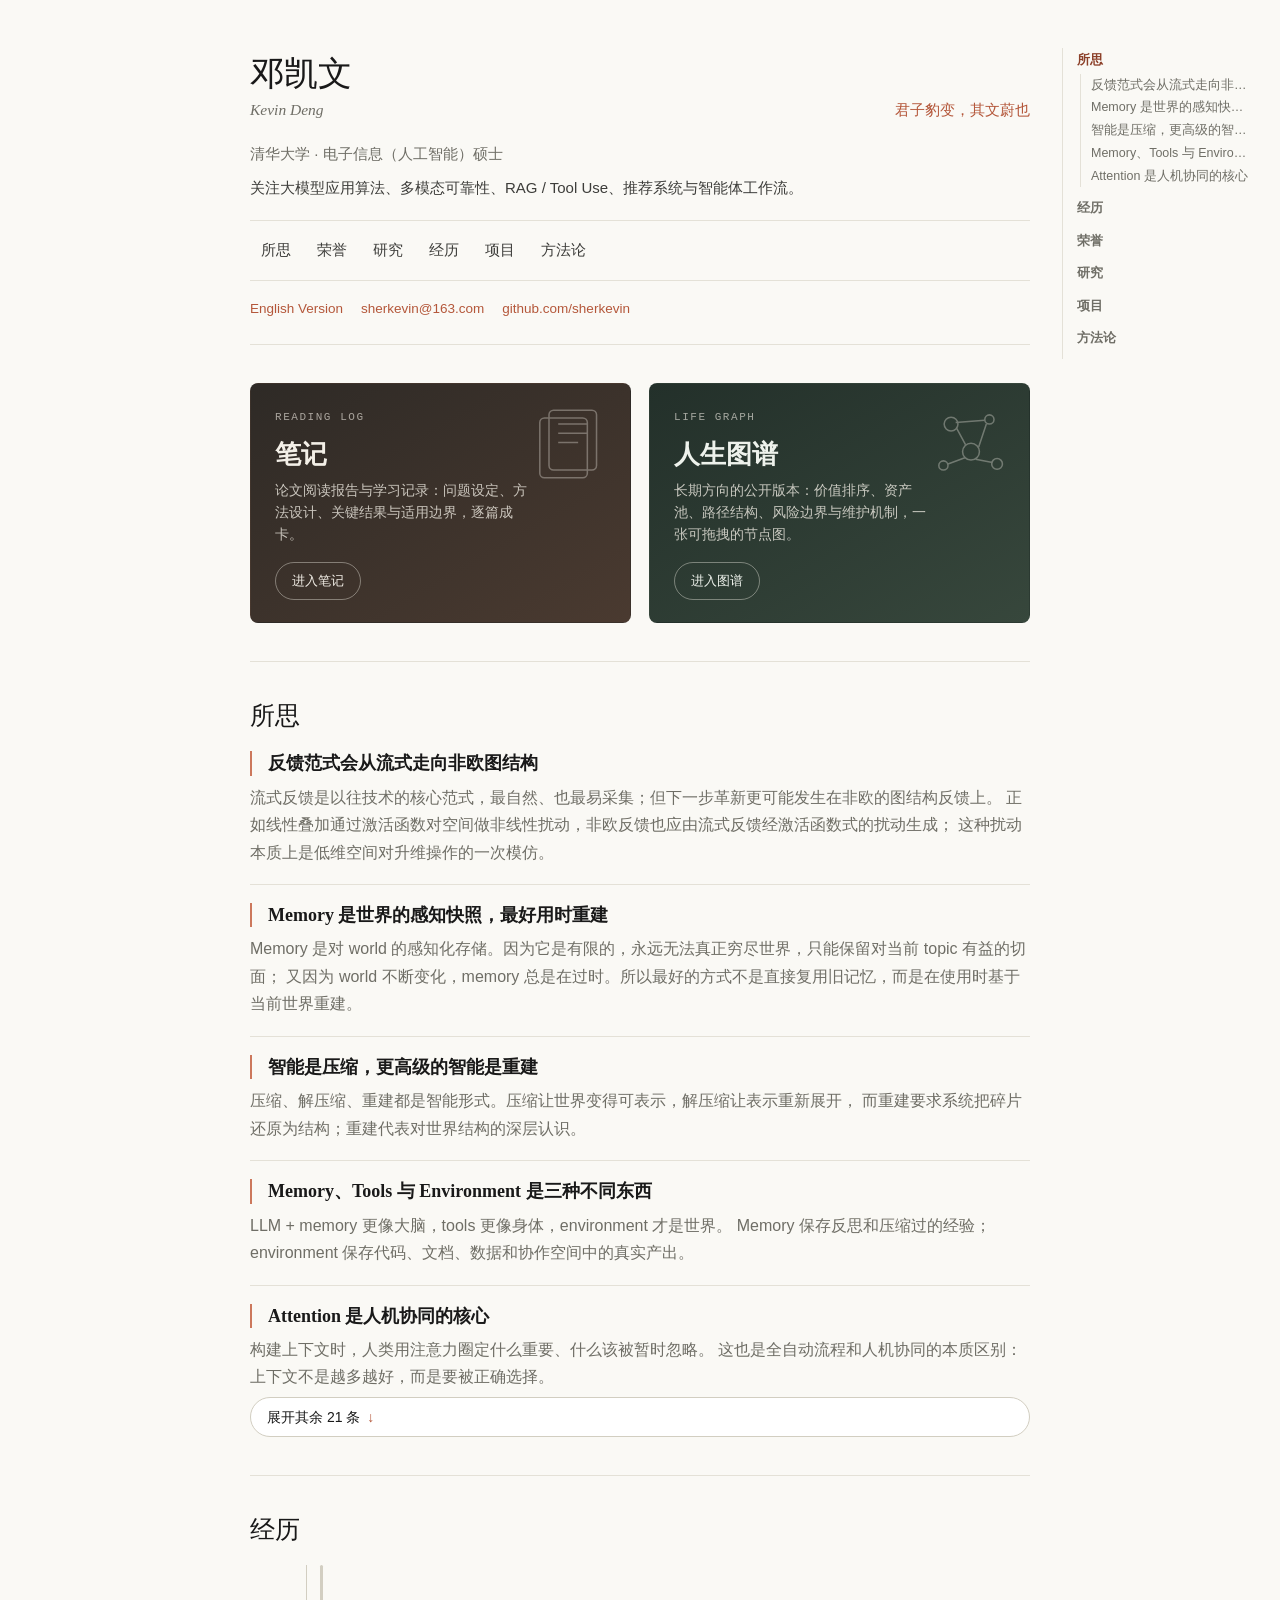
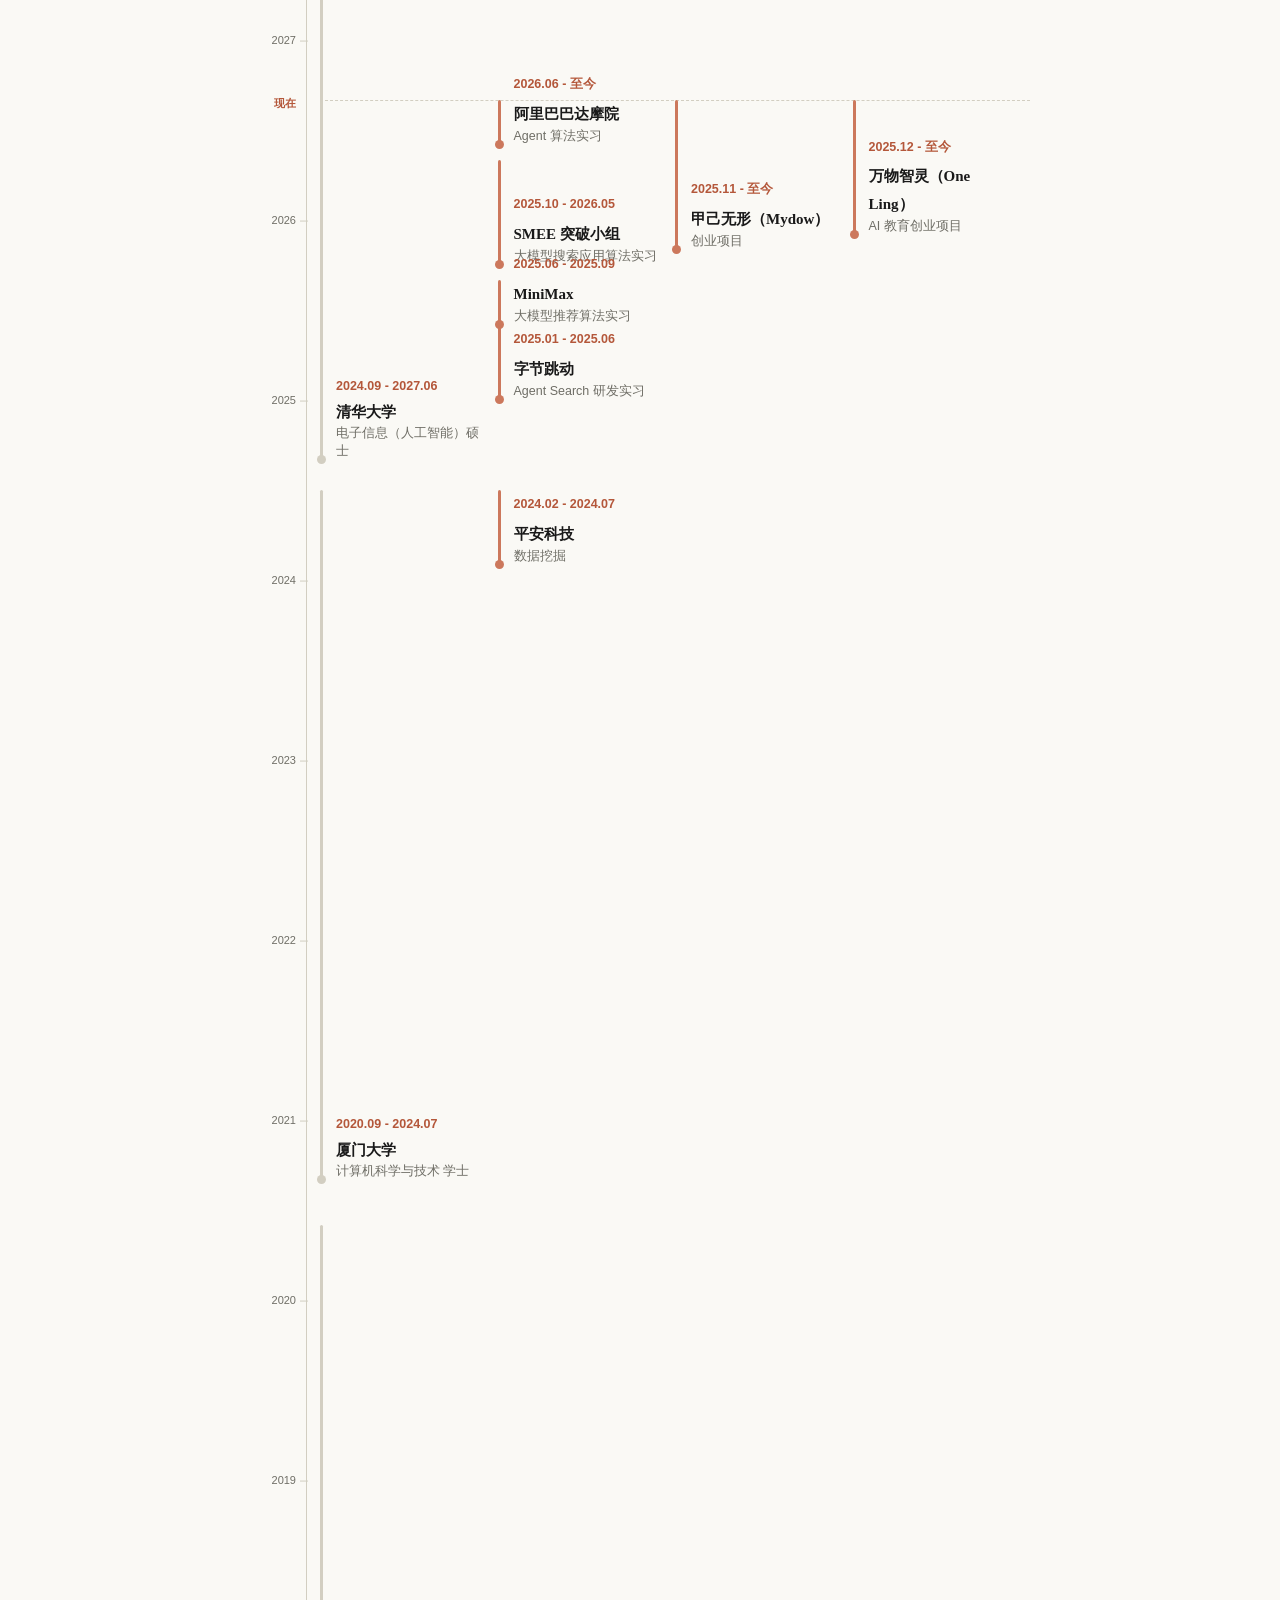
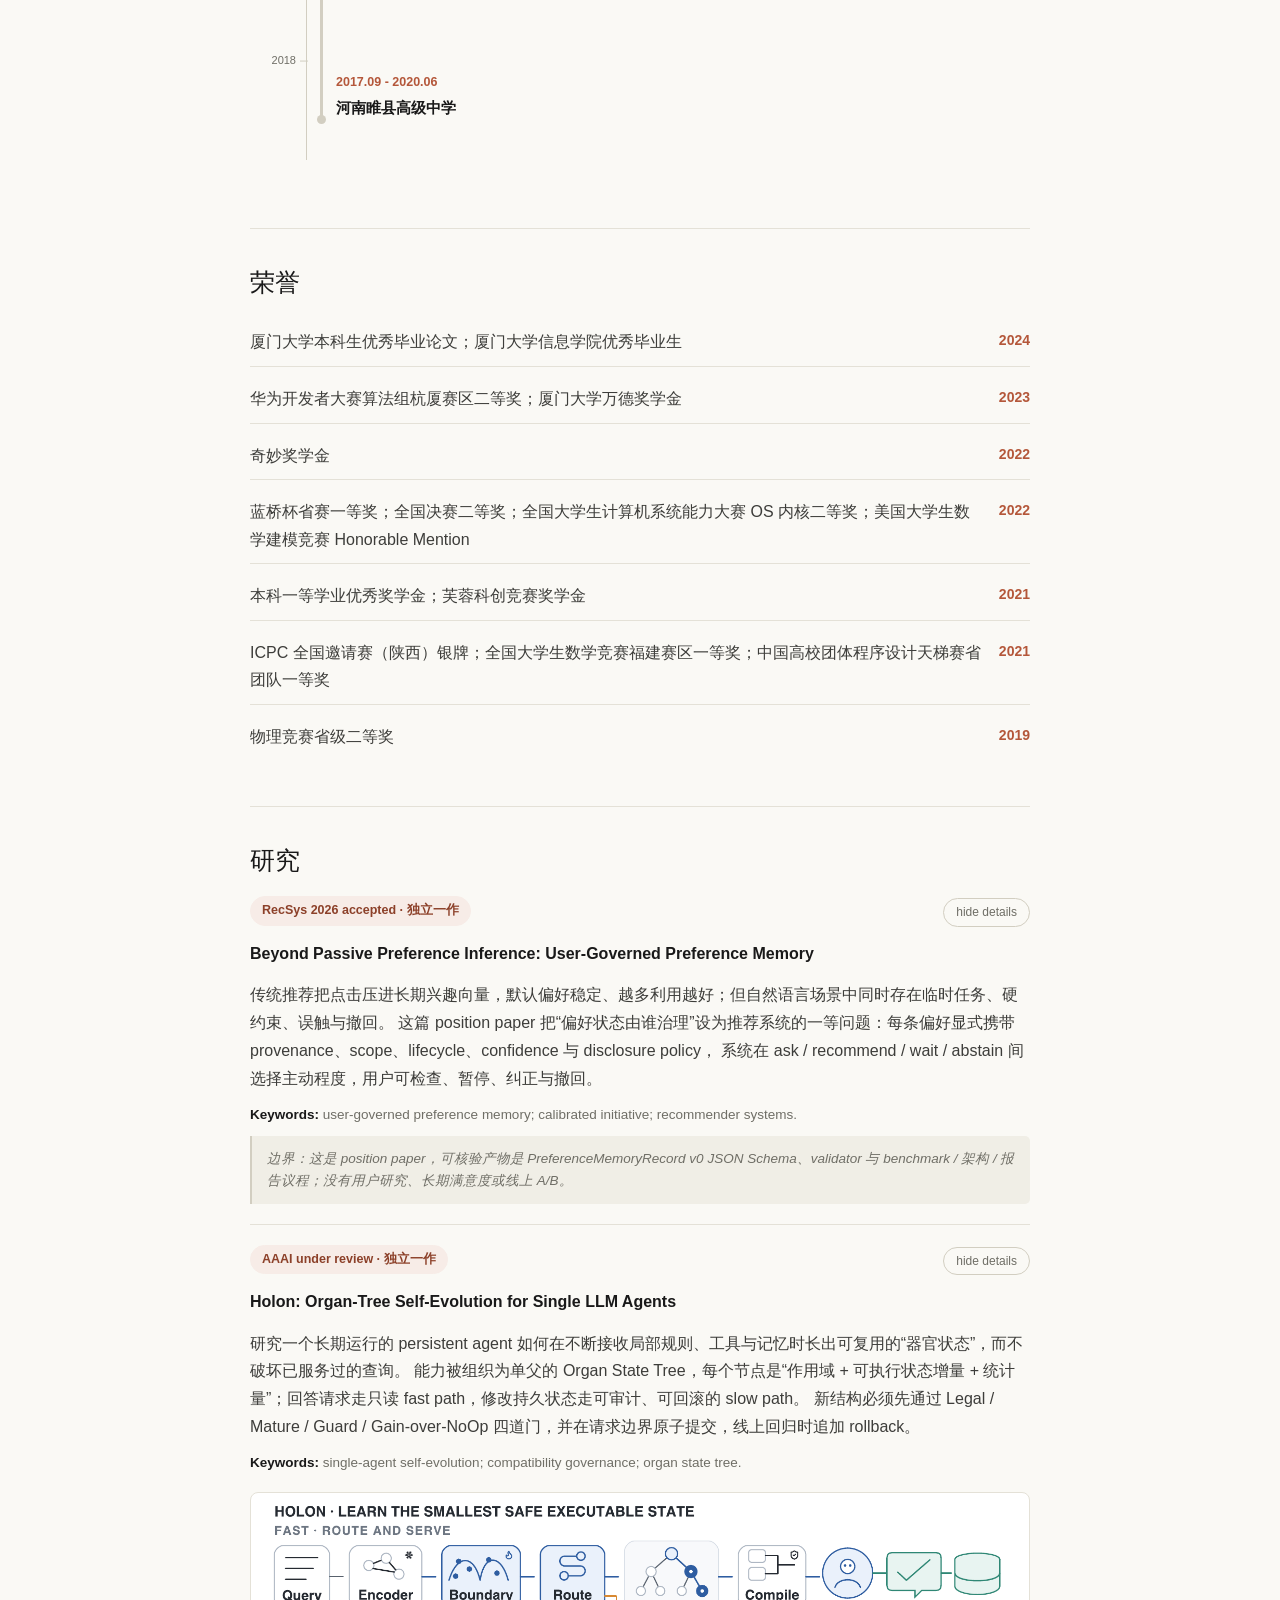
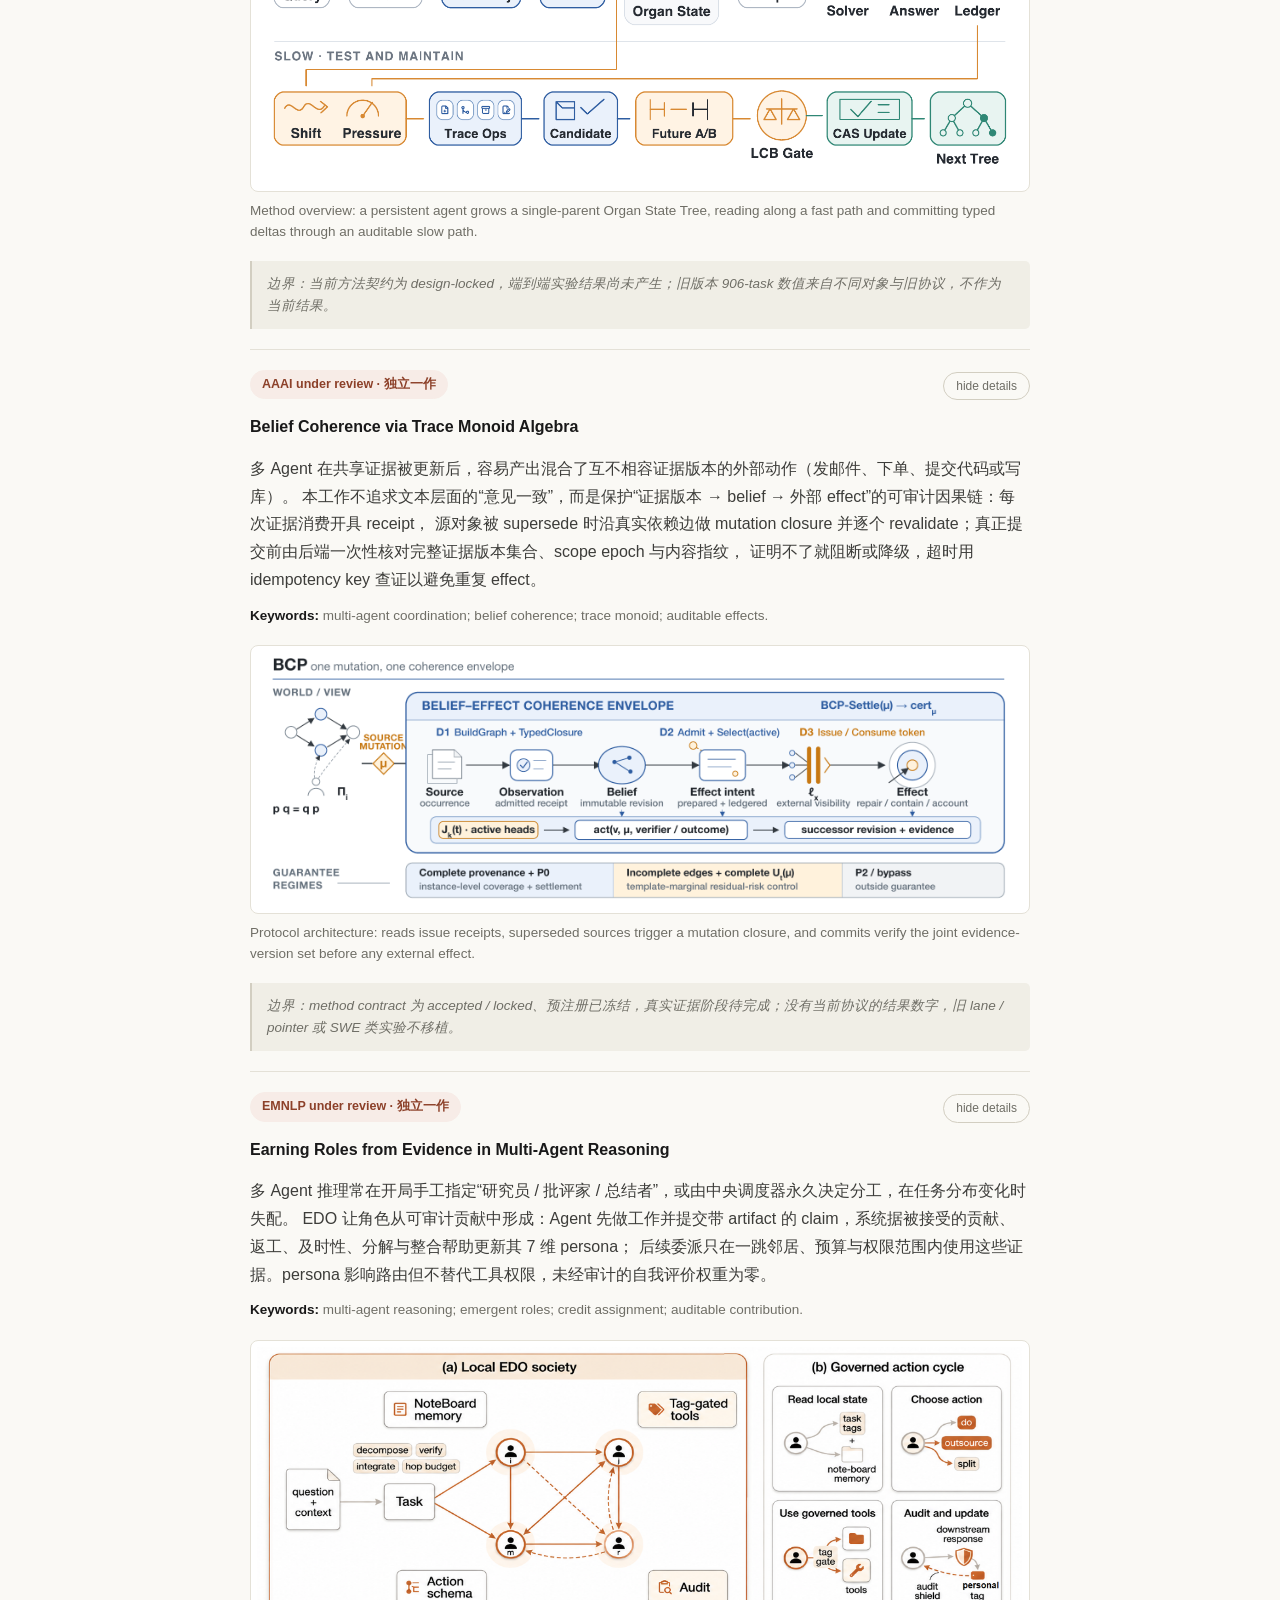
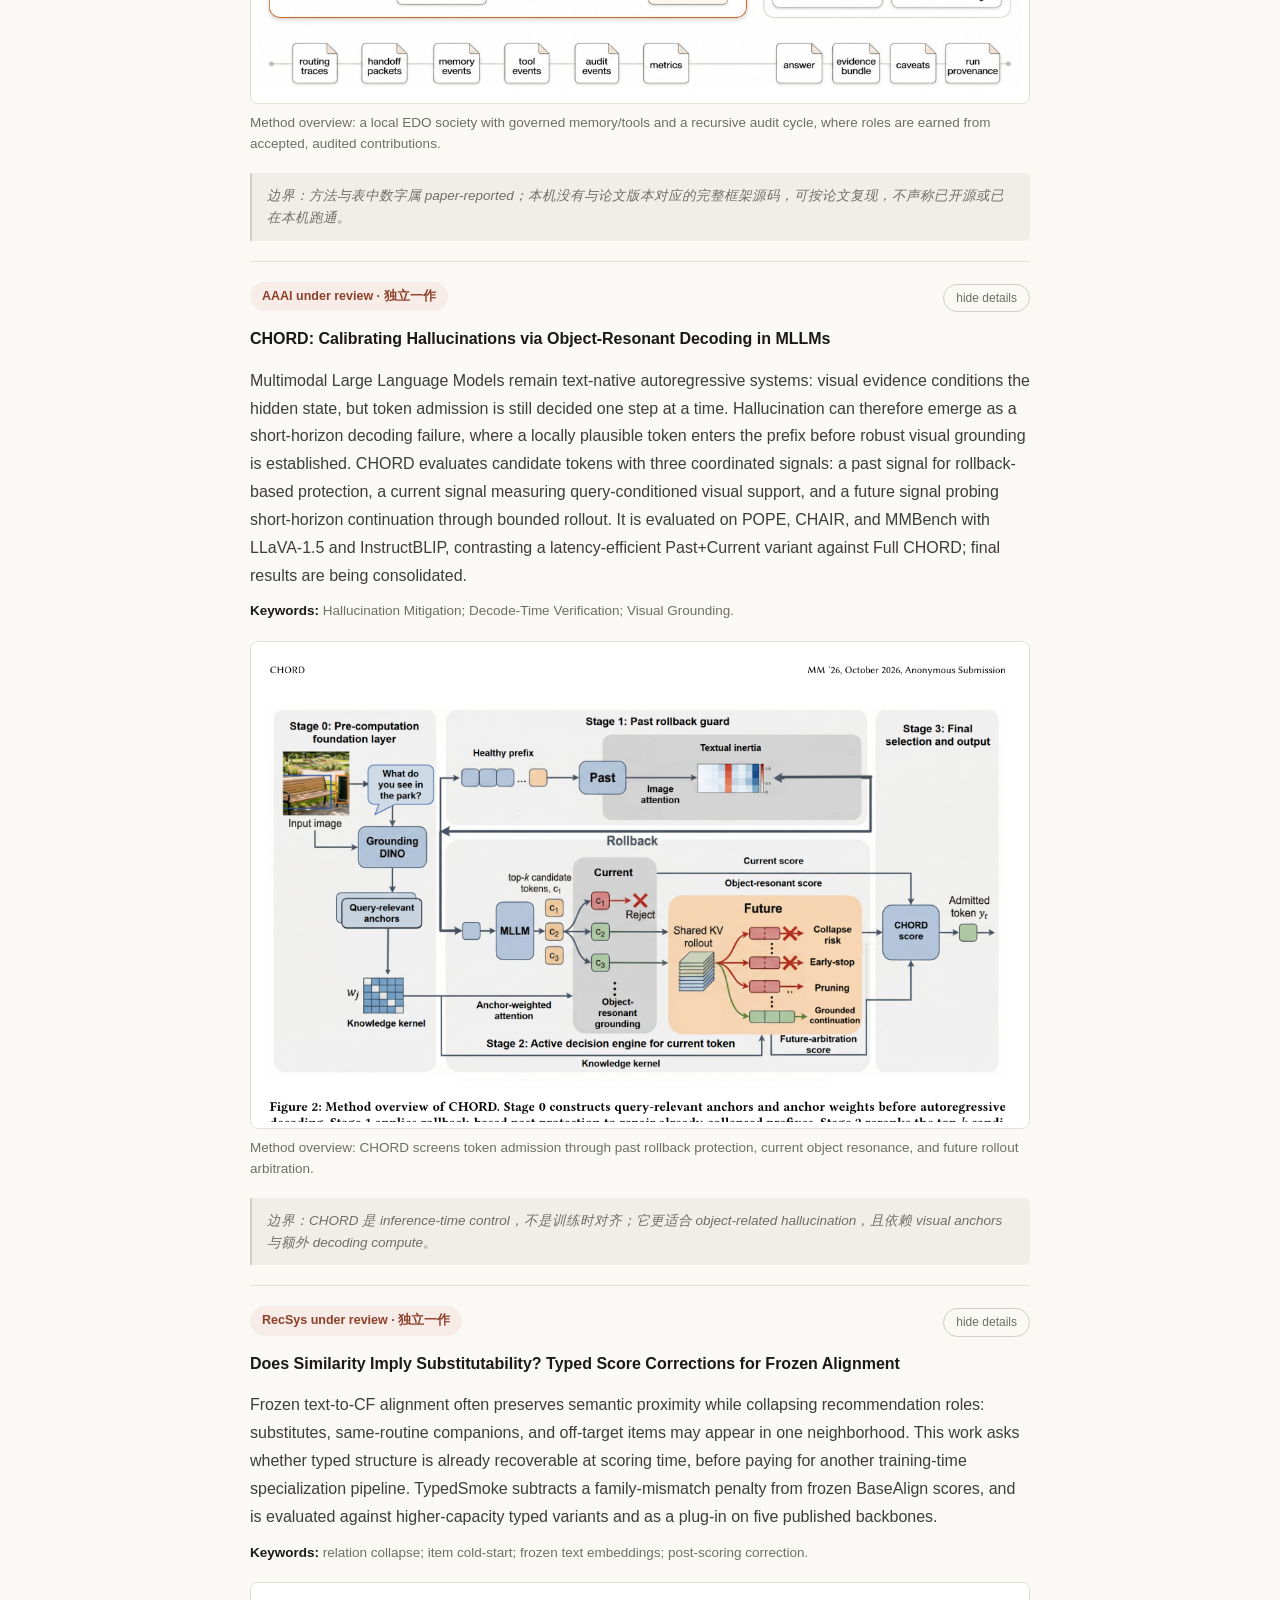
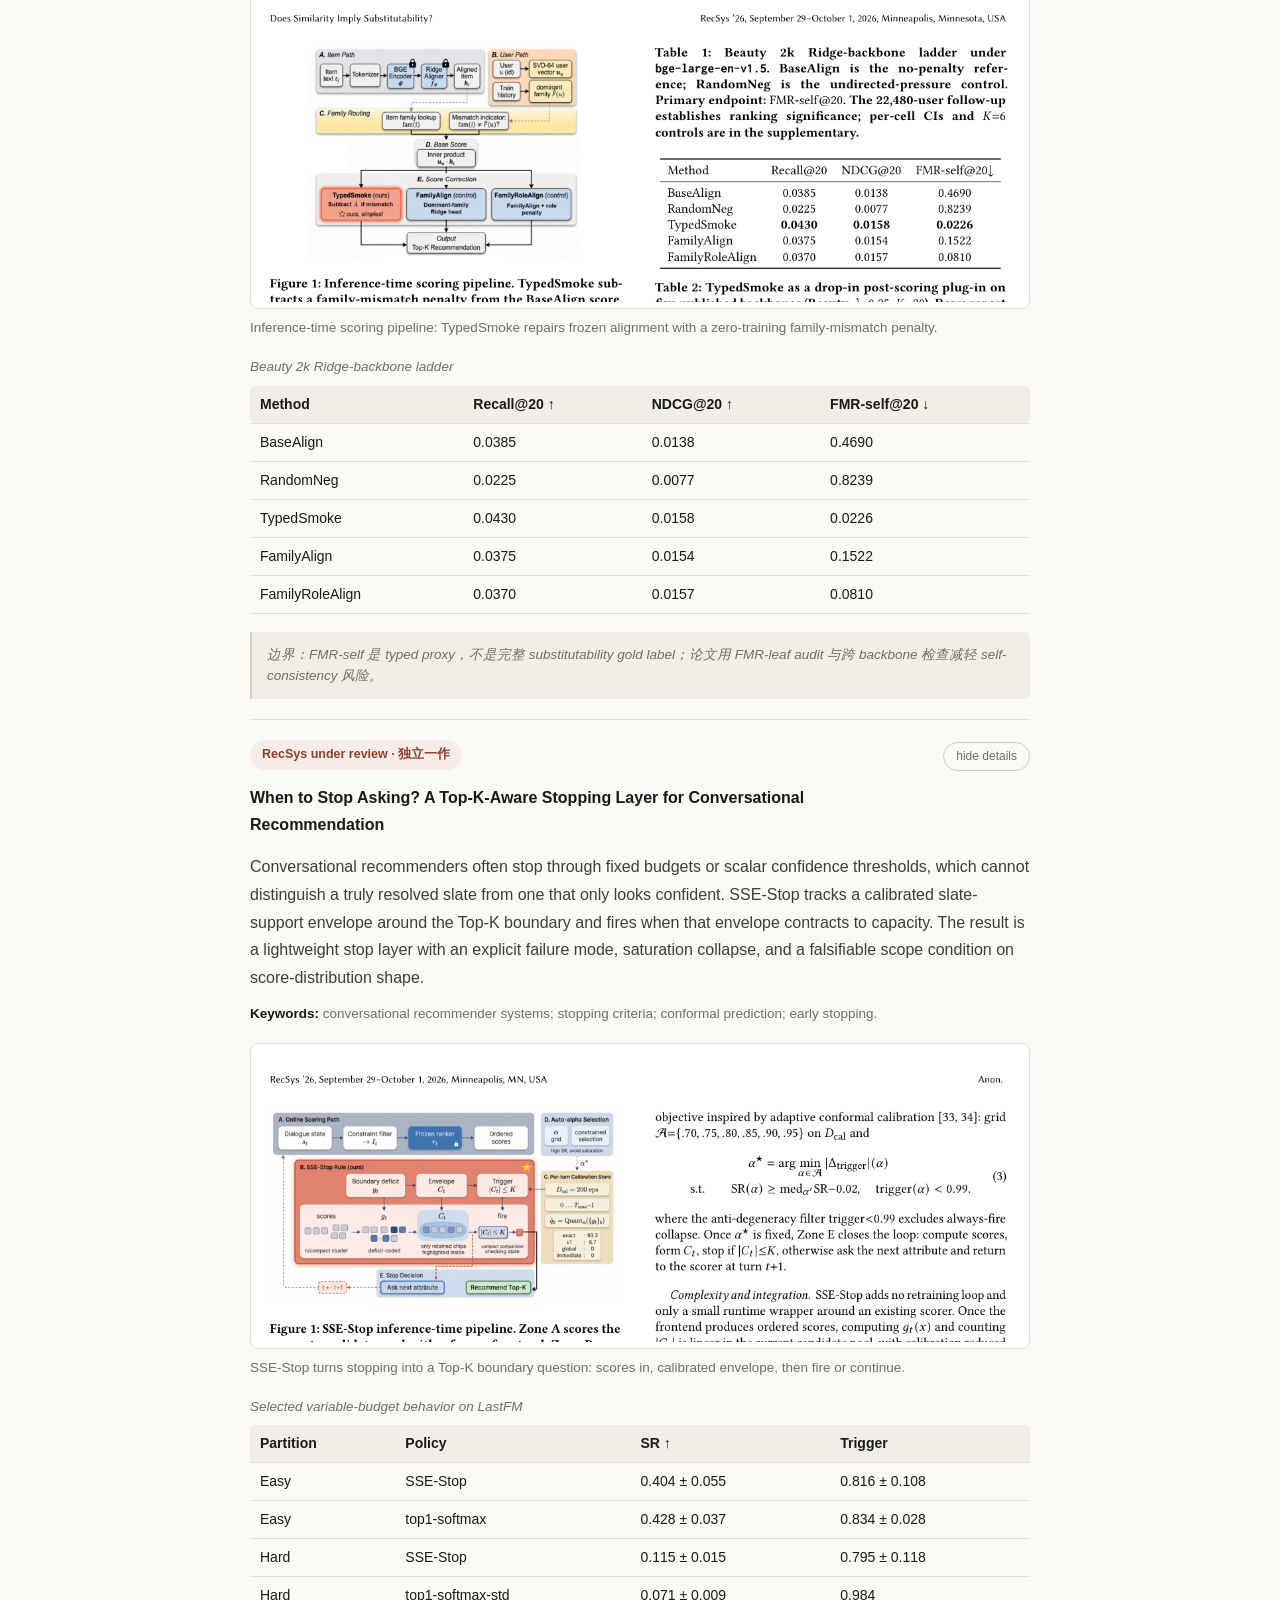
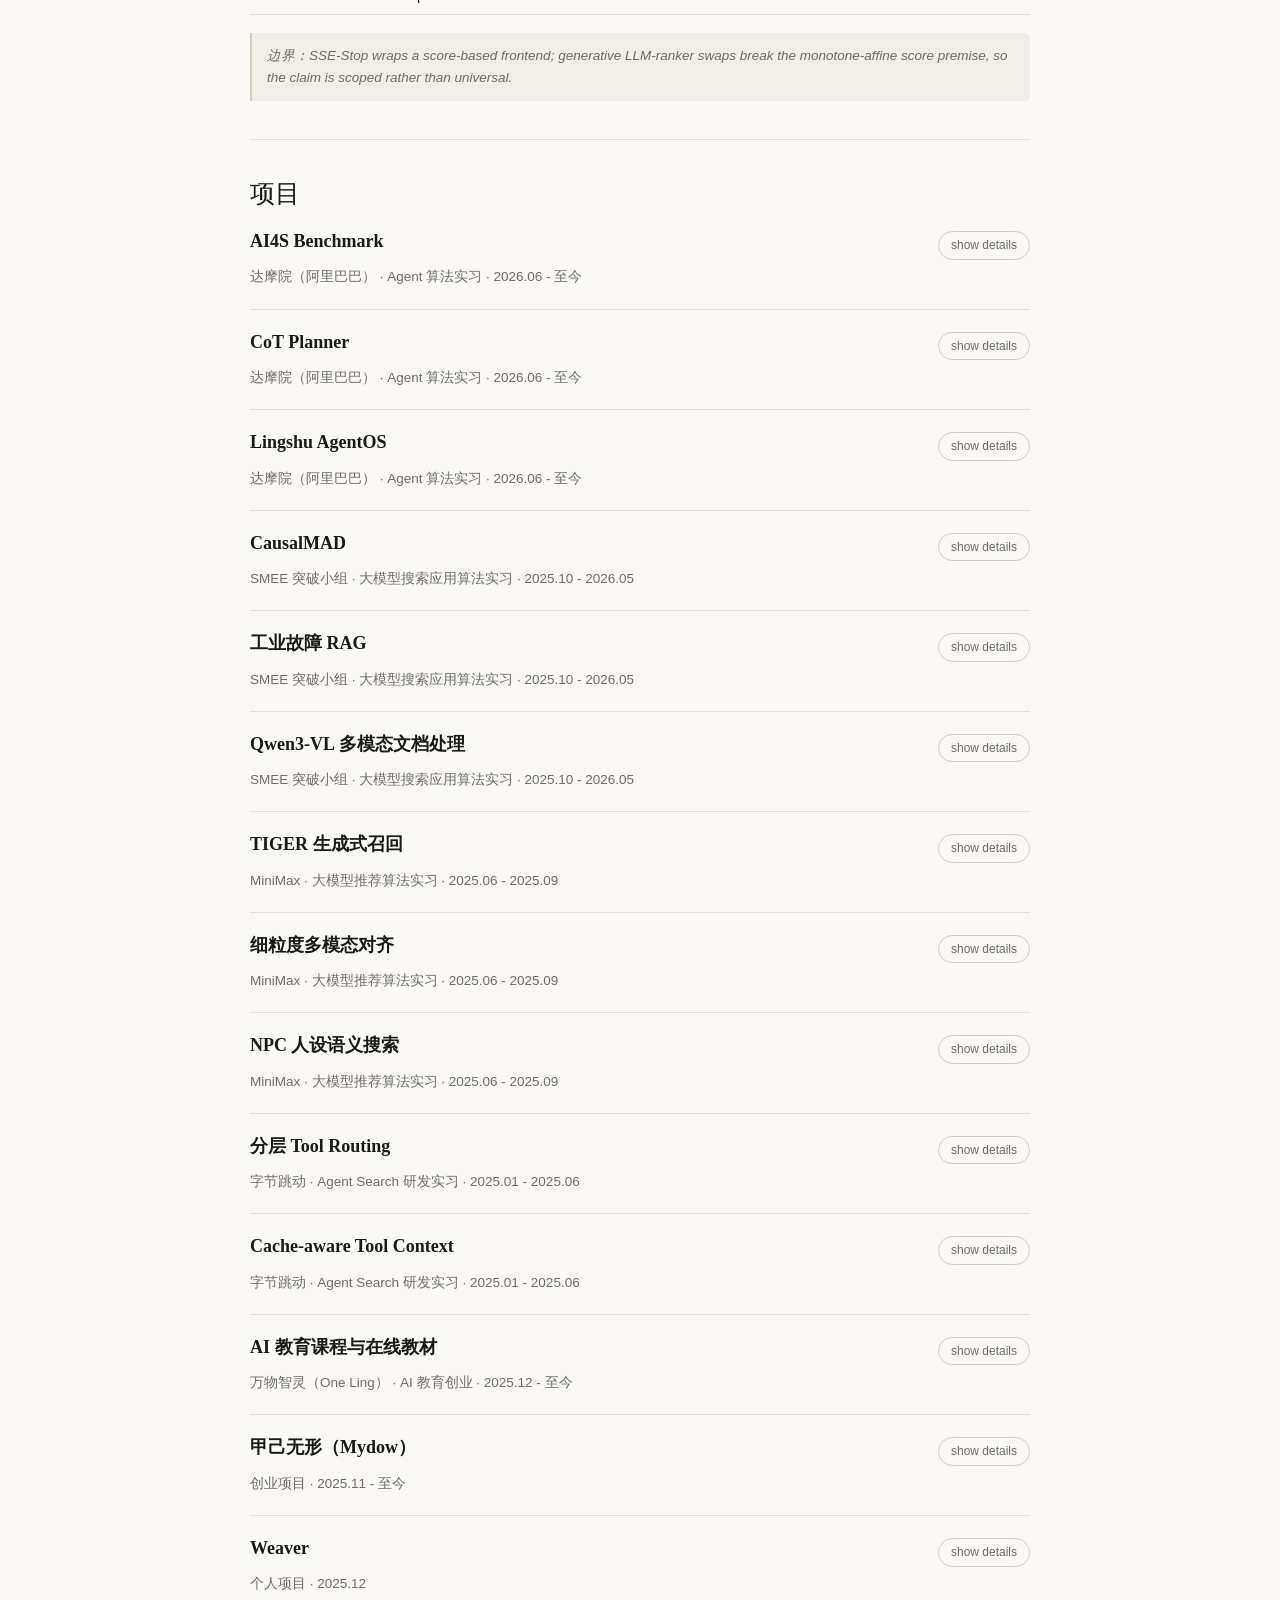
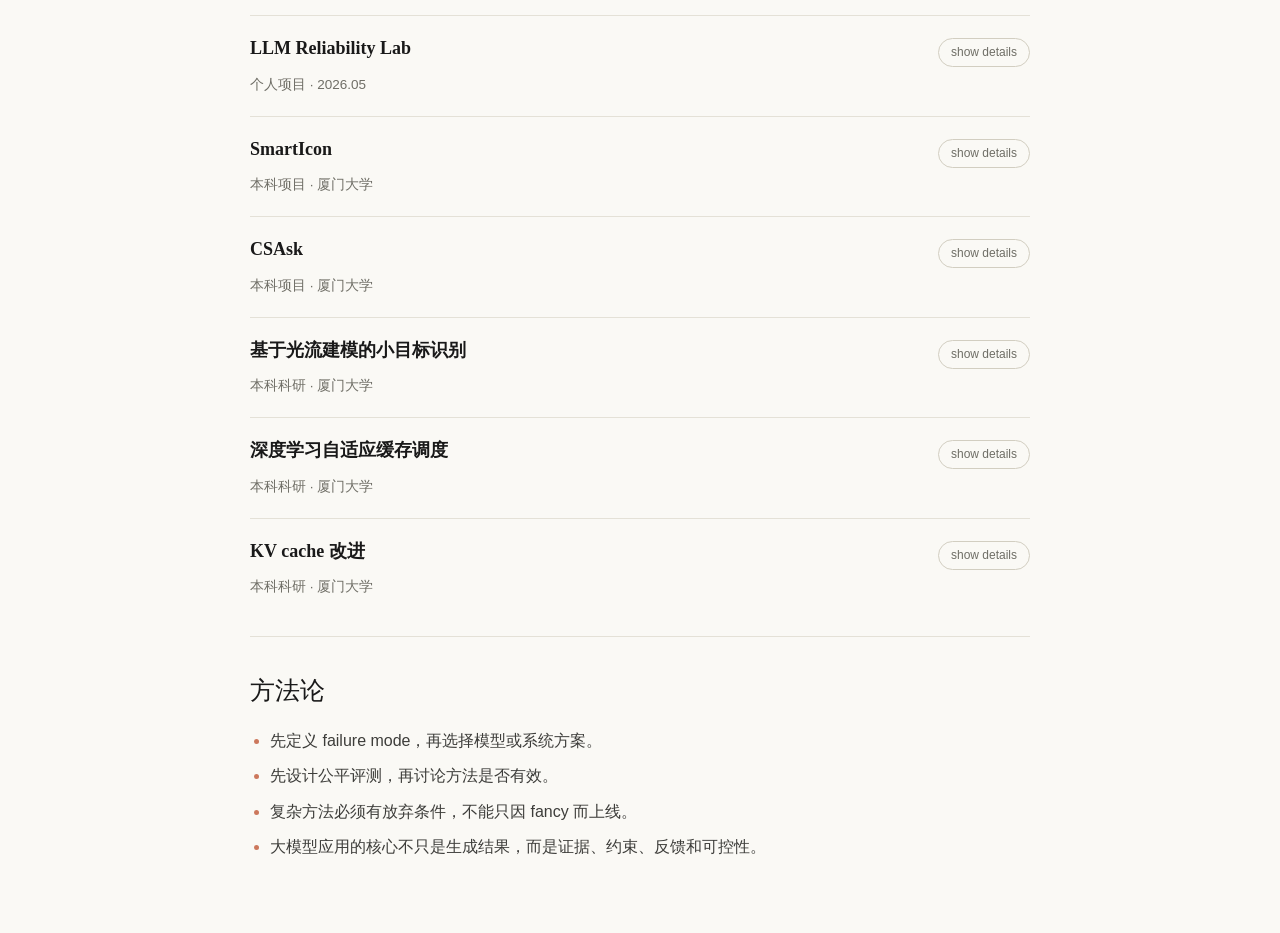
==== commit 6e658b15: "Rework homepage layout: Gantt experience axis, portal cards, and cover bands - replace the About sec" ====
--- a/index.html
+++ b/index.html
@@ -8,24 +8,23 @@
       content="邓凯文的个人主页：人工智能、大模型应用算法、多模态、RAG、Tool Use、推荐与智能体系统。"
     />
     <title>邓凯文 | Kevin Deng</title>
-    <link rel="stylesheet" href="./styles.css?v=20260916f" />
+    <link rel="stylesheet" href="./styles.css?v=20260916p" />
   </head>
   <body>
     <div class="page-card">
       <aside class="sidebar">
         <div class="avatar">邓</div>
         <h1>邓凯文</h1>
-        <p class="cn-name">Kevin Deng</p>
+        <div class="name-line">
+          <p class="cn-name">Kevin Deng</p>
+          <span class="motto">君子豹变，其文蔚也</span>
+        </div>
         <p class="role">清华大学 · 电子信息（人工智能）硕士</p>
         <p class="focus">
           关注大模型应用算法、多模态可靠性、RAG / Tool Use、推荐系统与智能体工作流。
         </p>
         <nav aria-label="页面导航">
-          <a href="#about">关于我</a>
           <a href="#thoughts">所思</a>
-          <a href="#notes">笔记</a>
-          <a href="#life-graph">人生图谱</a>
-          <a href="#timeline">时间线</a>
           <a href="#honors">荣誉</a>
           <a href="#research">研究</a>
           <a href="#experience">经历</a>
@@ -40,41 +39,34 @@
       </aside>
 
       <main class="content">
-        <section id="about" class="section">
-          <h2>关于我</h2>
-          <ul class="plain-list">
-            <li><strong>可靠性：</strong>多模态模型需要视觉证据，RAG 回答需要可追溯引用，Agent 工作流需要可控边界。</li>
-            <li><strong>建模对象：</strong>推荐系统的多模态增量、领域知识的检索证据、工具调用的 schema 与错误恢复。</li>
-            <li><strong>经历线索：</strong>竞赛算法训练、清华 AI 学习路径、字节 Agent Search、MiniMax 多模态推荐、SMEE 搜索与 RAG、达摩院 Agent 算法，以及甲己无形（Mydow）与万物智灵（One Ling）两段创业。</li>
-          </ul>
-          <p>
-            研究和工程工作围绕同一组问题展开：系统输出是否可验证，模型行为是否可约束，
-            失败是否可发现，反馈是否能进入下一轮迭代。推荐系统中的用户行为可视为需求、语境与长期偏好的压缩；
-            RAG 和 Agent 系统中的对应问题则是证据可靠性、工具可控性与错误恢复。
-          </p>
-        </section>
-
-        <section id="notes" class="section">
-          <h2>笔记</h2>
-          <p>
-            论文阅读报告与学习记录单独成页：逐篇记录问题设定、方法设计、关键结果与适用边界，
-            覆盖智能体、训练与对齐、多模态、安全评测、推荐与工程实践。
-          </p>
-          <p>
-            <a class="text-button" href="./notes.html">查看笔记</a>
-          </p>
-        </section>
-
-        <section id="life-graph" class="section">
-          <h2>人生图谱</h2>
-          <p>
-            长期方向以一张公开图谱管理：AI 技术底座、解释权、可迁移能力、可验证系统、
-            教育表达和身体可持续。公开版本只保留稳定结构；具体决策账本和私人复盘不公开展示。
-          </p>
-          <p>
-            <a class="text-button" href="./life-graph.html">查看人生图谱</a>
-          </p>
-        </section>
+        <div class="portals">
+          <a class="portal-card portal-notes" href="./notes.html">
+            <svg class="portal-art" viewBox="0 0 120 120" fill="none" stroke="currentColor" stroke-width="2" aria-hidden="true">
+              <rect x="18" y="26" width="62" height="78" rx="6" />
+              <rect x="30" y="16" width="62" height="78" rx="6" />
+              <path d="M42 34h38M42 46h38M42 58h26" />
+            </svg>
+            <p class="portal-kicker">Reading Log</p>
+            <h3 class="portal-title">笔记</h3>
+            <p class="portal-desc">论文阅读报告与学习记录：问题设定、方法设计、关键结果与适用边界，逐篇成卡。</p>
+            <span class="portal-cta">进入笔记</span>
+          </a>
+          <a class="portal-card portal-graph" href="./life-graph.html">
+            <svg class="portal-art" viewBox="0 0 120 120" fill="none" stroke="currentColor" stroke-width="2" aria-hidden="true">
+              <circle cx="34" cy="34" r="9" />
+              <circle cx="84" cy="28" r="6" />
+              <circle cx="60" cy="70" r="11" />
+              <circle cx="24" cy="88" r="6" />
+              <circle cx="94" cy="86" r="7" />
+              <path d="M41 39l12 22M40 32l38-3M66 80l22 4M52 78l-22 8M70 64l10-30" />
+            </svg>
+            <p class="portal-kicker">Life Graph</p>
+            <h3 class="portal-title">人生图谱</h3>
+            <p class="portal-desc">长期方向的公开版本：价值排序、资产池、路径结构、风险边界与维护机制，一张可拖拽的节点图。</p>
+            <span class="portal-cta">进入图谱</span>
+          </a>
+        </div>
+
 
         <section id="thoughts" class="section">
           <h2>所思</h2>
@@ -282,75 +274,157 @@
           </details>
         </section>
 
-        <section id="timeline" class="section">
-          <h2>时间线</h2>
+        <section id="experience" class="section">
+          <h2>经历</h2>
+          <!-- Proportional vertical Gantt, newest first: --m0/--m1 are months
+               since 2017.09, one month is --tl-s px, and the axis runs from
+               --tl-max at the top down to 0, so recent periods sit at the top
+               and equal height always means equal time. Lane 1 carries the
+               school spans, lane 2 the consecutive work track, lanes 3-4 the
+               two startups that run alongside it. -->
           <div class="timeline">
-            <!-- Rows run newest-first. Work and startup entries that overlap share
-                 one row: each concurrent entry becomes a lane to the right, all
-                 starting at the same height, left-aligned, capped at three lanes.
-                 School entries stay single-lane background rows, since a degree
-                 spans years and would otherwise merge with every job inside it. -->
-            <div class="timeline-row lanes-3">
-              <div class="timeline-item">
-                <time>2026.06 - 至今</time>
-                <h3>阿里巴巴达摩院</h3>
-                <span class="timeline-role">Agent 算法实习</span>
-              </div>
-              <div class="timeline-item">
-                <time>2025.12 - 至今</time>
-                <h3>万物智灵（One Ling）</h3>
-                <span class="timeline-role">AI 教育创业项目</span>
-              </div>
-              <div class="timeline-item">
-                <time>2025.11 - 至今</time>
-                <h3>甲己无形（Mydow）</h3>
-                <span class="timeline-role">创业项目</span>
-              </div>
-            </div>
-            <div class="timeline-row">
-              <div class="timeline-item">
-                <time>2025.10 - 2026.05</time>
-                <h3>SMEE 突破小组</h3>
-                <span class="timeline-role">大模型搜索应用算法实习</span>
-              </div>
-            </div>
-            <div class="timeline-row">
-              <div class="timeline-item">
-                <time>2025.06 - 2025.09</time>
-                <h3>MiniMax</h3>
-                <span class="timeline-role">大模型推荐算法实习</span>
-              </div>
-            </div>
-            <div class="timeline-row">
-              <div class="timeline-item">
-                <time>2025.01 - 2025.06</time>
-                <h3>字节跳动</h3>
-                <span class="timeline-role">Agent Search 研发实习</span>
-              </div>
-            </div>
-            <div class="timeline-row">
-              <div class="timeline-item">
+            <div class="timeline-lanes">
+              <span class="tl-now" style="--m0:108" data-label="现在"></span>
+              <span class="tl-year" style="--m0:4">2018</span>
+              <span class="tl-year" style="--m0:16">2019</span>
+              <span class="tl-year" style="--m0:28">2020</span>
+              <span class="tl-year" style="--m0:40">2021</span>
+              <span class="tl-year" style="--m0:52">2022</span>
+              <span class="tl-year" style="--m0:64">2023</span>
+              <span class="tl-year" style="--m0:76">2024</span>
+              <span class="tl-year" style="--m0:88">2025</span>
+              <span class="tl-year" style="--m0:100">2026</span>
+              <span class="tl-year" style="--m0:112">2027</span>
+              <div class="timeline-item tl-l2" style="--m0:105;--m1:108">
+                <details class="tl-detail">
+                  <summary>
+                    <time>2026.06 - 至今</time>
+                    <h3>阿里巴巴达摩院</h3>
+                  <span class="timeline-role">Agent 算法实习</span>
+                  </summary>
+                  <div class="tl-points">
+                    <ul class="entry-points">
+                    <li>CoT Planner：基于 Qwen 系列构建计划生成模型，强模型蒸馏 SFT 冷启动、judge 偏好对驱动 DPO 迭代两轮</li>
+                    <li>推理时采样 8 条候选计划链再由 judge 选优执行，对应「召回出候选、精排定顺序」的两段式范式</li>
+                    <li>AI4S Benchmark：面向药物/材料长程任务构建任务集与 checkpoint 过程验证器，以领域数据库为 GT</li>
+                    <li>checkpoint 级信号支撑 autonomy@0 等过程评测，区分「结果对」与「过程链对」</li>
+                    <li>Agent OS：参与 NobelClaw 调度治理框架，负责 Subgraph 递归展开与失败回退等模块</li>
+                    </ul>
+                  </div>
+                </details>
+              </div>
+              <div class="timeline-item tl-l4" style="--m0:99;--m1:108">
+                <details class="tl-detail">
+                  <summary>
+                    <time>2025.12 - 至今</time>
+                    <h3>万物智灵（One Ling）</h3>
+                  <span class="timeline-role">AI 教育创业项目</span>
+                  </summary>
+                  <div class="tl-points">
+                    <ul class="entry-points">
+                    <li>面向高中信息技术、人工智能校本课与科创社团，整理 Python 入门、RAG 问答助手、AI 可信度判断与多模态检索课程</li>
+                    <li>AI Evidence Quest：校园资料问答助手课程项目，覆盖资料检索、引用核验、低证据拒答与 AI 可信度判断</li>
+                    <li>AI Image Detective：图像特征向量与相似检索课程项目，用权重调节解释颜色、形状、纹理如何影响检索排序</li>
+                    <li>AI 素养：把 RAG 拆成「问题提出—证据检索—答案生成—来源核验」，讨论生成式 AI 的能力边界与可信度判断</li>
+                    <li>评价设计：作业量规覆盖问题定义、代码规范、逻辑完整性、异常处理、展示表达与拓展尝试</li>
+                    </ul>
+                  </div>
+                </details>
+              </div>
+              <div class="timeline-item tl-l3" style="--m0:98;--m1:108">
+                <details class="tl-detail">
+                  <summary>
+                    <time>2025.11 - 至今</time>
+                    <h3>甲己无形（Mydow）</h3>
+                  <span class="timeline-role">创业项目</span>
+                  </summary>
+                  <div class="tl-points">
+                    <ul class="entry-points">
+                    <li>LLM 用户画像与破冰匹配推荐产品，入围奇绩创坛并获天使轮融资</li>
+                    <li>把画像证据、匹配权限、对外披露三件事分开；推荐与发消息是两个受控阶段</li>
+                    <li>破冰只用双方允许披露的信息，Safety/Critic 独立检查，发送需确认</li>
+                    </ul>
+                  </div>
+                </details>
+              </div>
+              <div class="timeline-item tl-l2" style="--m0:97;--m1:104">
+                <details class="tl-detail">
+                  <summary>
+                    <time>2025.10 - 2026.05</time>
+                    <h3>SMEE 突破小组</h3>
+                  <span class="timeline-role">大模型搜索应用算法实习</span>
+                  </summary>
+                  <div class="tl-points">
+                    <ul class="entry-points">
+                    <li>负责领域 LLM + RAG 数据构造、chunk schema 和检索评测支持</li>
+                    <li>参与 Parser / Retrieval / Diagnosis / SOP / Verification 多智能体诊断流程设计</li>
+                    <li>覆盖专家文档切分与标准证据组织</li>
+                    <li>制定低证据拒答规则与高风险 SOP 人工升级条件</li>
+                    <li>负责诊断答案引用检查与反馈样本沉淀</li>
+                    </ul>
+                  </div>
+                </details>
+              </div>
+              <div class="timeline-item tl-l2" style="--m0:93;--m1:96">
+                <details class="tl-detail">
+                  <summary>
+                    <time>2025.06 - 2025.09</time>
+                    <h3>MiniMax</h3>
+                  <span class="timeline-role">大模型推荐算法实习</span>
+                  </summary>
+                  <div class="tl-points">
+                    <ul class="entry-points">
+                    <li>面向星野、Talkie 等情感陪伴产品做 NPC 推荐；NPC 既是内容，也是可持续对话的对象</li>
+                    <li>增长预测动态重训；VLM 图像语义 + 文本相似度双路召回</li>
+                    <li>音色 embedding 样本构造；TIGER 生成式召回范式验证；多模态召回融合评测</li>
+                    <li>评测围绕固定候选预算、曝光偏差、长尾覆盖、重复曝光与负反馈展开</li>
+                    </ul>
+                  </div>
+                </details>
+              </div>
+              <div class="timeline-item tl-l2" style="--m0:88;--m1:93">
+                <details class="tl-detail">
+                  <summary>
+                    <time>2025.01 - 2025.06</time>
+                    <h3>字节跳动</h3>
+                  <span class="timeline-role">Agent Search 研发实习</span>
+                  </summary>
+                  <div class="tl-points">
+                    <ul class="entry-points">
+                    <li>参与 MCP Factory 流水线建设，将企业内部 API 转化为标准化 Tool Call</li>
+                    <li>沉淀 taxonomy、参数 schema、错误码、调用示例和知识库 Refine 数据</li>
+                    <li>工作重点包括工具可发现性、schema 约束、调用失败恢复、权限边界和文档结构化</li>
+                    </ul>
+                  </div>
+                </details>
+              </div>
+              <div class="timeline-item tl-l1 tl-school" style="--m0:84;--m1:117">
                 <time>2024.09 - 2027.06</time>
                 <h3>清华大学</h3>
-                <span class="timeline-role">电子信息（人工智能）硕士</span>
-              </div>
-            </div>
-            <div class="timeline-row">
-              <div class="timeline-item">
-                <time>2024.02 - 2024.07</time>
-                <h3>平安科技</h3>
-                <span class="timeline-role">数据挖掘</span>
-              </div>
-            </div>
-            <div class="timeline-row">
-              <div class="timeline-item">
+                  <span class="timeline-role">电子信息（人工智能）硕士</span>
+              </div>
+              <div class="timeline-item tl-l2" style="--m0:77;--m1:82">
+                <details class="tl-detail">
+                  <summary>
+                    <time>2024.02 - 2024.07</time>
+                    <h3>平安科技</h3>
+                  <span class="timeline-role">数据挖掘</span>
+                  </summary>
+                  <div class="tl-points">
+                    <ul class="entry-points">
+                    <li>参与用户画像模型优化，挖掘实时行为特征并与离线特征融合</li>
+                    <li>使用协同过滤、LR、聚类等方法评估特征相关度</li>
+                    <li>将过滤规则嵌入还款率预测模型，支撑灰度 A/B 中的策略优化</li>
+                    </ul>
+                  </div>
+                </details>
+              </div>
+              <div class="timeline-item tl-l1 tl-school" style="--m0:36;--m1:82">
                 <time>2020.09 - 2024.07</time>
                 <h3>厦门大学</h3>
-                <span class="timeline-role">计算机科学与技术 学士</span>
-              </div>
-            </div>
-            <div class="timeline-row">
-              <div class="timeline-item">
+                  <span class="timeline-role">计算机科学与技术 学士</span>
+              </div>
+              <div class="timeline-item tl-l1 tl-school" style="--m0:0;--m1:33">
                 <time>2017.09 - 2020.06</time>
                 <h3>河南睢县高级中学</h3>
               </div>
@@ -551,182 +625,155 @@
           </article>
         </section>
 
-        <section id="experience" class="section">
-          <h2>经历</h2>
-          <article class="entry">
-            <details class="event-detail">
-              <summary class="entry-head">
-                <h3>阿里巴巴达摩院 · Agent 算法实习</h3>
-                <span>2026.06 - 至今</span>
-              </summary>
-              <ul class="entry-points">
-                <li>CoT Planner：基于 Qwen 系列构建计划生成模型，强模型蒸馏 SFT 冷启动、judge 偏好对驱动 DPO 迭代两轮</li>
-                <li>推理时采样 8 条候选计划链再由 judge 选优执行，对应「召回出候选、精排定顺序」的两段式范式</li>
-                <li>AI4S Benchmark：面向药物/材料长程任务构建任务集与 checkpoint 过程验证器，以领域数据库为 GT</li>
-                <li>checkpoint 级信号支撑 autonomy@0 等过程评测，区分「结果对」与「过程链对」</li>
-                <li>Agent OS：参与 NobelClaw 调度治理框架，负责 Subgraph 递归展开与失败回退等模块</li>
-              </ul>
-            </details>
-          </article>
-          <article class="entry">
-            <details class="event-detail">
-              <summary class="entry-head">
-                <h3>SMEE 突破小组 · 大模型搜索应用算法实习</h3>
-                <span>2025.10 - 2026.05</span>
-              </summary>
-              <ul class="entry-points">
-                <li>负责领域 LLM + RAG 数据构造、chunk schema 和检索评测支持</li>
-                <li>参与 Parser / Retrieval / Diagnosis / SOP / Verification 多智能体诊断流程设计</li>
-                <li>覆盖专家文档切分与标准证据组织</li>
-                <li>制定低证据拒答规则与高风险 SOP 人工升级条件</li>
-                <li>负责诊断答案引用检查与反馈样本沉淀</li>
-              </ul>
-            </details>
-          </article>
-          <article class="entry">
-            <details class="event-detail">
-              <summary class="entry-head">
-                <h3>MiniMax · 大模型推荐算法实习</h3>
-                <span>2025.06 - 2025.09</span>
-              </summary>
-              <ul class="entry-points">
-                <li>面向星野、Talkie 等情感陪伴产品做 NPC 推荐；NPC 既是内容，也是可持续对话的对象</li>
-                <li>用户在对话中留下情绪、经历、陪伴偏好与角色偏好的混合信号，而非普通点击</li>
-                <li>增长预测动态重训；VLM 图像语义 + 文本相似度双路召回</li>
-                <li>音色 embedding 样本构造；TIGER 生成式召回范式验证；多模态召回融合评测</li>
-                <li>评测围绕固定候选预算、曝光偏差、长尾覆盖、重复曝光与负反馈展开</li>
-                <li>区分真实兴趣增量与候选池扩张带来的表面提升</li>
-              </ul>
-            </details>
-          </article>
-          <article class="entry">
-            <details class="event-detail">
-              <summary class="entry-head">
-                <h3>字节跳动 · Agent Search 研发实习</h3>
-                <span>2025.01 - 2025.06</span>
-              </summary>
-              <ul class="entry-points">
-                <li>参与 MCP Factory 流水线建设，将企业内部 API 转化为标准化 Tool Call</li>
-                <li>沉淀 taxonomy、参数 schema、错误码、调用示例和知识库 Refine 数据</li>
-                <li>工作重点包括工具可发现性、schema 约束、调用失败恢复、权限边界和文档结构化</li>
-                <li>服务 Agentic Workflow 的稳定执行</li>
-              </ul>
-            </details>
-          </article>
-          <article class="entry">
-            <div class="entry-head">
-              <h3>平安科技 · 数据挖掘</h3>
-              <span>2024.02 - 2024.07</span>
-            </div>
-            <ul class="entry-points">
-              <li>参与用户画像模型优化，挖掘实时行为特征并与离线特征融合</li>
-              <li>使用协同过滤、LR、聚类等方法评估特征相关度</li>
-              <li>将过滤规则嵌入还款率预测模型，支撑灰度 A/B 中的策略优化</li>
-            </ul>
-          </article>
-        </section>
 
         <section id="projects" class="section">
           <h2>项目</h2>
           <div class="project">
-            <h3>AI4S Benchmark</h3>
-            <p class="project-org">达摩院（阿里巴巴） · Agent 算法实习 · 2026.06 - 至今</p>
-            <ul class="entry-points">
+            <details class="event-detail">
+              <summary class="project-head">
+                <h3>AI4S Benchmark</h3>
+                <p class="project-org">达摩院（阿里巴巴） · Agent 算法实习 · 2026.06 - 至今</p>
+              </summary>
+              <ul class="entry-points">
               <li>面向药物/材料长程任务构建任务集与 checkpoint 过程验证器，以领域数据库为 GT</li>
               <li>「先选答案再反向出题」：从冻结科学数据库反向构造原子问题，再拼接为长问题</li>
               <li>basic / some / enough 同题三层分类，生成式与判别式同题二分类</li>
               <li>checkpoint 级信号支撑 autonomy@0 等过程评测，区分「结果对」与「过程链对」</li>
             </ul>
-          </div>
-          <div class="project">
-            <h3>CoT Planner</h3>
-            <p class="project-org">达摩院（阿里巴巴） · Agent 算法实习 · 2026.06 - 至今</p>
-            <ul class="entry-points">
+            </details>
+          </div>
+          <div class="project">
+            <details class="event-detail">
+              <summary class="project-head">
+                <h3>CoT Planner</h3>
+                <p class="project-org">达摩院（阿里巴巴） · Agent 算法实习 · 2026.06 - 至今</p>
+              </summary>
+              <ul class="entry-points">
               <li>基于 Qwen 系列构建计划生成模型：强模型蒸馏 SFT 冷启动、judge 偏好对驱动 DPO，迭代两轮</li>
               <li>推理时采样 8 条候选计划链再由 judge 选优执行，对应「召回出候选、精排定顺序」的两段式范式</li>
             </ul>
-          </div>
-          <div class="project">
-            <h3>Lingshu AgentOS</h3>
-            <p class="project-org">达摩院（阿里巴巴） · Agent 算法实习 · 2026.06 - 至今</p>
-            <ul class="entry-points">
+            </details>
+          </div>
+          <div class="project">
+            <details class="event-detail">
+              <summary class="project-head">
+                <h3>Lingshu AgentOS</h3>
+                <p class="project-org">达摩院（阿里巴巴） · Agent 算法实习 · 2026.06 - 至今</p>
+              </summary>
+              <ul class="entry-points">
               <li>把操作系统的进程、权限、回滚方法搬到 Agent 上</li>
               <li>参与 NobelClaw 调度治理框架，负责 Subgraph 递归展开与失败回退等模块</li>
             </ul>
-          </div>
-          <div class="project">
-            <h3>CausalMAD</h3>
-            <p class="project-org">SMEE 突破小组 · 大模型搜索应用算法实习 · 2025.10 - 2026.05</p>
-            <ul class="entry-points">
+            </details>
+          </div>
+          <div class="project">
+            <details class="event-detail">
+              <summary class="project-head">
+                <h3>CausalMAD</h3>
+                <p class="project-org">SMEE 突破小组 · 大模型搜索应用算法实习 · 2025.10 - 2026.05</p>
+              </summary>
+              <ul class="entry-points">
               <li>以伺服系统物理因果 DAG 划分专业 Agent，用 CausalGNN 生成 attention bias</li>
               <li>结合 per-agent LoRA 与可学习融合门控完成因果诊断</li>
             </ul>
-          </div>
-          <div class="project">
-            <h3>工业故障 RAG</h3>
-            <p class="project-org">SMEE 突破小组 · 大模型搜索应用算法实习 · 2025.10 - 2026.05</p>
-            <ul class="entry-points">
+            </details>
+          </div>
+          <div class="project">
+            <details class="event-detail">
+              <summary class="project-head">
+                <h3>工业故障 RAG</h3>
+                <p class="project-org">SMEE 突破小组 · 大模型搜索应用算法实习 · 2025.10 - 2026.05</p>
+              </summary>
+              <ul class="entry-points">
               <li>多粒度 chunking；BM25/dense 混合召回经类型自适应加权 RRF 融合</li>
               <li>叠加图谱扩散与来源感知 cross-encoder 精排，由专家拖拽反馈闭环迭代</li>
               <li>以复杂度路由与缺口自检驱动多轮补搜；按专家标注评测 Recall@5、引用支持与根因覆盖</li>
               <li>证据追溯与低证据拒答</li>
             </ul>
-          </div>
-          <div class="project">
-            <h3>Qwen3-VL 多模态文档处理</h3>
-            <p class="project-org">SMEE 突破小组 · 大模型搜索应用算法实习 · 2025.10 - 2026.05</p>
-            <ul class="entry-points">
+            </details>
+          </div>
+          <div class="project">
+            <details class="event-detail">
+              <summary class="project-head">
+                <h3>Qwen3-VL 多模态文档处理</h3>
+                <p class="project-org">SMEE 突破小组 · 大模型搜索应用算法实习 · 2025.10 - 2026.05</p>
+              </summary>
+              <ul class="entry-points">
               <li>沉淀工程排查日志与树状故障图，构建结构化文档、拓扑扩充和因果分析流水线</li>
               <li>用 Qwen3-VL-8B 图文 QA + 精排处理多模态文档</li>
             </ul>
-          </div>
-          <div class="project">
-            <h3>TIGER 生成式召回</h3>
-            <p class="project-org">MiniMax · 大模型推荐算法实习 · 2025.06 - 2025.09</p>
-            <ul class="entry-points">
+            </details>
+          </div>
+          <div class="project">
+            <details class="event-detail">
+              <summary class="project-head">
+                <h3>TIGER 生成式召回</h3>
+                <p class="project-org">MiniMax · 大模型推荐算法实习 · 2025.06 - 2025.09</p>
+              </summary>
+              <ul class="entry-points">
               <li>用 RQ-Kmeans 把 NPC 文本与形象量化为分层 Semantic ID，约 25M encoder-decoder 自回归生成候选</li>
               <li>宽度 128 beam + trie 约束解码保证 ID 合法</li>
               <li>固定候选预算消融验证相对双塔检索的增量与长尾覆盖</li>
             </ul>
-          </div>
-          <div class="project">
-            <h3>细粒度多模态对齐</h3>
-            <p class="project-org">MiniMax · 大模型推荐算法实习 · 2025.06 - 2025.09</p>
-            <ul class="entry-points">
+            </details>
+          </div>
+          <div class="project">
+            <details class="event-detail">
+              <summary class="project-head">
+                <h3>细粒度多模态对齐</h3>
+                <p class="project-org">MiniMax · 大模型推荐算法实习 · 2025.06 - 2025.09</p>
+              </summary>
+              <ul class="entry-points">
               <li>以 LoRA 微调 GME 视觉塔（ViT），配短语级软分配区域对齐把描述词对到图像局部</li>
               <li>构造属性交换负例（词表相同、搭配互换）与两级 curriculum hard negative 强化属性绑定</li>
               <li>支撑团队灰度 A/B 留存 +2.4pp</li>
             </ul>
-          </div>
-          <div class="project">
-            <h3>NPC 人设语义搜索</h3>
-            <p class="project-org">MiniMax · 大模型推荐算法实习 · 2025.06 - 2025.09</p>
-            <ul class="entry-points">
+            </details>
+          </div>
+          <div class="project">
+            <details class="event-detail">
+              <summary class="project-head">
+                <h3>NPC 人设语义搜索</h3>
+                <p class="project-org">MiniMax · 大模型推荐算法实习 · 2025.06 - 2025.09</p>
+              </summary>
+              <ul class="entry-points">
               <li>个人负责 dense 语义召回一路，以精排 cross-encoder 为 teacher 用 InfoNCE + KL 蒸馏约 100M 双塔</li>
               <li>模型在环重挖 hard negative 并全库建 HNSW 索引</li>
               <li>replay 评测 Recall@500 / NDCG@20，按 badcase 分桶归因</li>
             </ul>
-          </div>
-          <div class="project">
-            <h3>分层 Tool Routing</h3>
-            <p class="project-org">字节跳动 · Agent Search 研发实习 · 2025.01 - 2025.06</p>
-            <ul class="entry-points">
+            </details>
+          </div>
+          <div class="project">
+            <details class="event-detail">
+              <summary class="project-head">
+                <h3>分层 Tool Routing</h3>
+                <p class="project-org">字节跳动 · Agent Search 研发实习 · 2025.01 - 2025.06</p>
+              </summary>
+              <ul class="entry-points">
               <li>按能力域、操作类型和权限等级为 5,000+ API 建立分层索引</li>
               <li>以「分层召回 + 动态重排」两段式渐进筛到 top-8 工具，tool calling Recall@5 达 92%</li>
             </ul>
-          </div>
-          <div class="project">
-            <h3>Cache-aware Tool Context</h3>
-            <p class="project-org">字节跳动 · Agent Search 研发实习 · 2025.01 - 2025.06</p>
-            <ul class="entry-points">
+            </details>
+          </div>
+          <div class="project">
+            <details class="event-detail">
+              <summary class="project-head">
+                <h3>Cache-aware Tool Context</h3>
+                <p class="project-org">字节跳动 · Agent Search 研发实习 · 2025.01 - 2025.06</p>
+              </summary>
+              <ul class="entry-points">
               <li>对召回后的 top-k schema 做确定性排序与版本化，形成稳定 prefix</li>
               <li>基于 vLLM 的分层 worker 调度与 prefix cache 复用多轮公共前缀</li>
             </ul>
-          </div>
-          <div class="project">
-            <h3>AI 教育课程与在线教材</h3>
-            <p class="project-org">万物智灵（One Ling） · AI 教育创业 · 2025.12 - 至今</p>
-            <ul class="entry-points">
+            </details>
+          </div>
+          <div class="project">
+            <details class="event-detail">
+              <summary class="project-head">
+                <h3>AI 教育课程与在线教材</h3>
+                <p class="project-org">万物智灵（One Ling） · AI 教育创业 · 2025.12 - 至今</p>
+              </summary>
+              <ul class="entry-points">
               <li>面向高中信息技术、人工智能校本课与科创社团，整理 Python 入门、RAG 问答助手、AI 可信度判断与多模态检索课程</li>
               <li>AI Evidence Quest：校园资料问答助手课程项目，覆盖资料检索、引用核验、低证据拒答与 AI 可信度判断。<a href="https://sherkevin.github.io/ai-evidence-quest/">Demo</a> · <a href="https://github.com/sherkevin/ai-evidence-quest">GitHub</a></li>
               <li>AI Image Detective：图像特征向量与相似检索课程项目，用权重调节解释颜色、形状、纹理如何影响检索排序。<a href="https://sherkevin.github.io/ai-image-detective/">Demo</a> · <a href="https://github.com/sherkevin/ai-image-detective">GitHub</a></li>
@@ -734,70 +781,103 @@
               <li>评价设计：作业量规覆盖问题定义、代码规范、逻辑完整性、异常处理、展示表达与拓展尝试</li>
               <li>课程材料按可阅读、可运行、可展示组织，在线教材持续补充章节讲解、实验页面与教师资源</li>
             </ul>
-          </div>
-          <div class="project">
-            <h3>甲己无形（Mydow）</h3>
-            <p class="project-org">创业项目 · 2025.11 - 至今</p>
-            <ul class="entry-points">
+            </details>
+          </div>
+          <div class="project">
+            <details class="event-detail">
+              <summary class="project-head">
+                <h3>甲己无形（Mydow）</h3>
+                <p class="project-org">创业项目 · 2025.11 - 至今</p>
+              </summary>
+              <ul class="entry-points">
               <li>LLM 用户画像与破冰匹配推荐产品，入围奇绩创坛并获天使轮融资</li>
               <li>把画像证据、匹配权限、对外披露三件事分开；推荐与发消息是两个受控阶段</li>
               <li>破冰只用双方允许披露的信息，Safety/Critic 独立检查，发送需确认</li>
             </ul>
-          </div>
-          <div class="project">
-            <h3>Weaver</h3>
-            <p class="project-org">个人项目 · 2025.12</p>
-            <ul class="entry-points">
+            </details>
+          </div>
+          <div class="project">
+            <details class="event-detail">
+              <summary class="project-head">
+                <h3>Weaver</h3>
+                <p class="project-org">个人项目 · 2025.12</p>
+              </summary>
+              <ul class="entry-points">
               <li>YAML 声明式多 Agent 编排：definition、run attempt、artifact 与 effect receipt 分开建模</li>
               <li>恢复三分法：有可靠 receipt 认定完成；明确没执行才重试；证明不了成败进 IN_DOUBT，禁止盲目重发</li>
               <li>当前为 Historical-only 原型（Python + LangGraph）</li>
             </ul>
-          </div>
-          <div class="project">
-            <h3>LLM Reliability Lab</h3>
-            <p class="project-org">个人项目 · 2026.05</p>
-            <ul class="entry-points">
+            </details>
+          </div>
+          <div class="project">
+            <details class="event-detail">
+              <summary class="project-head">
+                <h3>LLM Reliability Lab</h3>
+                <p class="project-org">个人项目 · 2026.05</p>
+              </summary>
+              <ul class="entry-points">
               <li>围绕「证据、动作、风险」把工业 RAG、MCP-style Tool Use 和 Agent trajectory 拆成可诊断的指标与 badcase</li>
               <li>包含可运行脚本、样例数据、QLoRA 评测门槛、badcase taxonomy 与 reliability playbook</li>
               <li><a href="https://github.com/sherkevin/llm-reliability-lab">GitHub</a></li>
             </ul>
-          </div>
-          <div class="project">
-            <h3>SmartIcon</h3>
-            <p class="project-org">本科项目 · 厦门大学</p>
-            <ul class="entry-points">
+            </details>
+          </div>
+          <div class="project">
+            <details class="event-detail">
+              <summary class="project-head">
+                <h3>SmartIcon</h3>
+                <p class="project-org">本科项目 · 厦门大学</p>
+              </summary>
+              <ul class="entry-points">
               <li>科研论文图标生成：论文数据爬取、ComfyUI 工作流、风格迁移与 Prompt 微调</li>
               <li>引入 OpenCLIP 多模态检索增强不同期刊风格图标生成</li>
             </ul>
-          </div>
-          <div class="project">
-            <h3>CSAsk</h3>
-            <p class="project-org">本科项目 · 厦门大学</p>
-            <ul class="entry-points">
+            </details>
+          </div>
+          <div class="project">
+            <details class="event-detail">
+              <summary class="project-head">
+                <h3>CSAsk</h3>
+                <p class="project-org">本科项目 · 厦门大学</p>
+              </summary>
+              <ul class="entry-points">
               <li>构建计算机领域术语知识图谱，结合 LLaMA 基座与 RAG 增强</li>
               <li>实现计算机论文术语解释、翻译和领域知识问答</li>
             </ul>
-          </div>
-          <div class="project">
-            <h3>基于光流建模的小目标识别</h3>
-            <p class="project-org">本科科研 · 厦门大学</p>
-            <ul class="entry-points">
+            </details>
+          </div>
+          <div class="project">
+            <details class="event-detail">
+              <summary class="project-head">
+                <h3>基于光流建模的小目标识别</h3>
+                <p class="project-org">本科科研 · 厦门大学</p>
+              </summary>
+              <ul class="entry-points">
               <li>以光流建模改进小目标的视觉表示</li>
             </ul>
-          </div>
-          <div class="project">
-            <h3>深度学习自适应缓存调度</h3>
-            <p class="project-org">本科科研 · 厦门大学</p>
-            <ul class="entry-points">
+            </details>
+          </div>
+          <div class="project">
+            <details class="event-detail">
+              <summary class="project-head">
+                <h3>深度学习自适应缓存调度</h3>
+                <p class="project-org">本科科研 · 厦门大学</p>
+              </summary>
+              <ul class="entry-points">
               <li>以缓存价值估计做资源调度，平衡表示质量与计算成本</li>
             </ul>
-          </div>
-          <div class="project">
-            <h3>KV cache 改进</h3>
-            <p class="project-org">本科科研 · 厦门大学</p>
-            <ul class="entry-points">
+            </details>
+          </div>
+          <div class="project">
+            <details class="event-detail">
+              <summary class="project-head">
+                <h3>KV cache 改进</h3>
+                <p class="project-org">本科科研 · 厦门大学</p>
+              </summary>
+              <ul class="entry-points">
               <li>面向推理效率的 KV cache 结构改进</li>
             </ul>
+            </details>
           </div>
         </section>
 
@@ -812,6 +892,6 @@
         </section>
       </main>
     </div>
-    <script src="./script.js?v=20260916d"></script>
+    <script src="./script.js?v=20260916g"></script>
   </body>
 </html>
--- a/styles.css
+++ b/styles.css
@@ -138,6 +138,28 @@
   font-style: italic;
 }
 
+/* Name row carries the motto at its lower right corner. */
+/* the motto sits at the far right of the line under the name */
+.name-line {
+  display: flex;
+  align-items: baseline;
+  justify-content: space-between;
+  gap: 14px;
+  margin-bottom: 14px;
+}
+
+.name-line .cn-name {
+  margin-bottom: 0;
+}
+
+.motto {
+  padding-bottom: 3px;
+  color: var(--accent);
+  font-family: "Kaiti SC", "STKaiti", KaiTi, "楷体", "Songti SC", serif;
+  font-size: 15px;
+  white-space: nowrap;
+}
+
 .role,
 .focus {
   color: var(--muted);
@@ -199,6 +221,193 @@
 .content {
   padding-top: 0;
 }
+/* Portal cards: the two companion pages (notes, life graph) are not part of
+   the personal profile flow, so they get their own pair of tinted cards at
+   the top instead of regular sections. */
+.portals {
+  display: grid;
+  grid-template-columns: repeat(2, minmax(0, 1fr));
+  gap: 18px;
+  padding-bottom: 38px;
+  margin-bottom: 38px;
+  border-bottom: 1px solid var(--line);
+}
+
+.portal-card {
+  position: relative;
+  display: flex;
+  flex-direction: column;
+  align-items: flex-start;
+  min-height: 208px;
+  padding: 24px 24px 22px;
+  border: 1px solid transparent;
+  border-radius: var(--radius);
+  color: var(--ink);
+  overflow: hidden;
+  transition: transform 0.18s ease, box-shadow 0.18s ease;
+}
+
+.portal-card:hover {
+  transform: translateY(-2px);
+  box-shadow: 0 10px 28px rgba(25, 25, 25, 0.1);
+  text-decoration: none;
+}
+
+.portal-notes {
+  background: linear-gradient(150deg, #2e2a26 0%, #4a3a30 100%);
+  color: #f3efe7;
+}
+
+.portal-graph {
+  background: linear-gradient(150deg, #23302a 0%, #37473c 100%);
+  color: #eef2ec;
+}
+
+.portal-art {
+  position: absolute;
+  top: 14px;
+  right: 12px;
+  width: 92px;
+  height: 92px;
+  opacity: 0.34;
+  color: #f3efe7;
+}
+
+.portal-kicker {
+  margin-bottom: 10px;
+  color: rgba(243, 239, 231, 0.62);
+  font-family: var(--font-mono);
+  font-size: 11px;
+  letter-spacing: 0.14em;
+  text-transform: uppercase;
+}
+
+.portal-title {
+  margin-bottom: 8px;
+  color: inherit;
+  font-size: 26px;
+}
+
+.portal-desc {
+  max-width: 34ch;
+  margin-bottom: 16px;
+  color: rgba(243, 239, 231, 0.78);
+  font-size: 13.5px;
+  line-height: 1.62;
+}
+
+.portal-cta {
+  margin-top: auto;
+  padding: 7px 16px;
+  border: 1px solid rgba(243, 239, 231, 0.4);
+  border-radius: 100px;
+  color: inherit;
+  font-size: 13px;
+  font-weight: 500;
+}
+
+.portal-card:hover .portal-cta {
+  border-color: rgba(243, 239, 231, 0.85);
+  background: rgba(243, 239, 231, 0.12);
+}
+
+@media (max-width: 700px) {
+  .portals {
+    grid-template-columns: minmax(0, 1fr);
+  }
+}
+
+/* Cover band for the companion pages: a tinted masthead with live stats,
+   visually distinct from the plain sections below it. */
+.page-cover {
+  position: relative;
+  padding: 30px 30px 26px;
+  margin-bottom: 34px;
+  border-radius: var(--radius);
+  overflow: hidden;
+}
+
+.cover-notes {
+  background: linear-gradient(150deg, #2e2a26 0%, #4a3a30 100%);
+  color: #f3efe7;
+}
+
+.cover-graph {
+  background: linear-gradient(150deg, #23302a 0%, #37473c 100%);
+  color: #eef2ec;
+}
+
+.page-cover::after {
+  position: absolute;
+  top: -60px;
+  right: -40px;
+  width: 260px;
+  height: 260px;
+  border: 1px solid rgba(243, 239, 231, 0.16);
+  border-radius: 50%;
+  content: "";
+}
+
+.page-cover::before {
+  position: absolute;
+  top: -20px;
+  right: 10px;
+  width: 170px;
+  height: 170px;
+  border: 1px solid rgba(243, 239, 231, 0.12);
+  border-radius: 50%;
+  content: "";
+}
+
+.cover-kicker {
+  margin-bottom: 8px;
+  color: rgba(243, 239, 231, 0.62);
+  font-family: var(--font-mono);
+  font-size: 11px;
+  letter-spacing: 0.14em;
+  text-transform: uppercase;
+}
+
+.cover-title {
+  margin-bottom: 10px;
+  color: inherit;
+  font-size: 30px;
+}
+
+.cover-desc {
+  max-width: 56ch;
+  margin-bottom: 20px;
+  color: rgba(243, 239, 231, 0.78);
+  font-size: 14px;
+  line-height: 1.66;
+}
+
+.cover-stats {
+  position: relative;
+  display: flex;
+  flex-wrap: wrap;
+  gap: 12px 34px;
+}
+
+.cover-num {
+  display: block;
+  color: inherit;
+  font-family: var(--font-serif);
+  font-size: 26px;
+  line-height: 1.2;
+}
+
+.cover-label {
+  color: rgba(243, 239, 231, 0.62);
+  font-size: 12px;
+}
+
+@media (max-width: 700px) {
+  .page-cover {
+    padding: 24px 20px 22px;
+  }
+}
+
 
 /* Fixed right-rail table of contents; hidden when the viewport cannot give it
    its own gutter beside the centered column. */
@@ -397,6 +606,9 @@
 /* Collapsed remainder of the Thoughts list: first five entries stay visible,
    the rest open behind a pill toggle. */
 .thoughts-more {
+  display: flex;
+  flex-direction: column;
+  align-items: flex-start;
   margin-top: 6px;
 }
 
@@ -447,88 +659,227 @@
   display: none;
 }
 
-.thoughts-more .principles {
+/* once open, the collapse control moves to the very end of the list */
+.thoughts-more[open] summary {
+  order: 2;
   margin-top: 18px;
 }
 
-/* Timeline: one row per period. Entries running in parallel share a row and
-   occupy separate left-aligned lanes, so concurrency reads across, not down. */
+.thoughts-more[open] .principles {
+  order: 1;
+  margin-top: 0;
+}
+
+.thoughts-more[open] .principles article:first-child {
+  padding-top: 18px;
+  border-top: 1px solid var(--line);
+}
+
+/* Timeline as a proportional vertical Gantt, newest first: --m0/--m1 are
+   months since 2017.09, one month is --tl-s px, and the axis runs from
+   --tl-max at the top down to 0, so recent periods sit at the top and equal
+   height always means equal time. Each entry draws a duration bar with its
+   label anchored at the start month; entries that overlap in time occupy
+   lanes 1-4 side by side. Year ticks and a dashed "now" line make the scale
+   readable. */
 .timeline {
+  --tl-s: 15px;
+  --tl-max: 117;
   position: relative;
-  display: grid;
-  gap: 26px;
-  padding-left: 26px;
+  height: calc(var(--tl-max) * var(--tl-s) + 70px);
+  margin-left: 70px;
 }
 
 .timeline::before {
   position: absolute;
-  top: 8px;
-  bottom: 8px;
-  left: 5px;
+  top: 0;
+  bottom: 30px;
+  left: -14px;
   width: 1px;
   content: "";
   background: var(--line-strong);
 }
 
-.timeline-row {
-  position: relative;
-  display: grid;
-  grid-template-columns: minmax(0, 1fr);
-  align-items: start;
-}
-
-/* lanes-2 / lanes-3 mark periods that ran concurrently: each lane starts at the
-   same height, new lanes are appended to the right. */
-.timeline-row.lanes-2 {
-  grid-template-columns: repeat(2, minmax(0, 1fr));
-}
-
-.timeline-row.lanes-3 {
-  grid-template-columns: repeat(3, minmax(0, 1fr));
-}
-
-.timeline-row::before {
+.tl-year {
   position: absolute;
-  top: 5px;
-  left: -26px;
-  width: 11px;
-  height: 11px;
-  border: 2px solid var(--accent-bright);
+  top: calc((var(--tl-max) - var(--m0)) * var(--tl-s));
+  left: -70px;
+  width: 46px;
+  color: var(--muted);
+  font-size: 11px;
+  text-align: right;
+  transform: translateY(-50%);
+}
+
+.tl-year::after {
+  position: absolute;
+  top: 50%;
+  right: -12px;
+  width: 8px;
+  height: 1px;
+  content: "";
+  background: var(--line-strong);
+}
+
+.tl-now {
+  position: absolute;
+  top: calc((var(--tl-max) - var(--m0)) * var(--tl-s));
+  left: 0;
+  right: 0;
+  height: 0;
+  border-top: 1px dashed var(--line-strong);
+}
+
+.tl-now::before {
+  position: absolute;
+  top: -0.7em;
+  left: -70px;
+  width: 46px;
+  color: var(--accent);
+  content: attr(data-label);
+  font-size: 11px;
+  font-weight: 600;
+  text-align: right;
+}
+
+.timeline-lanes {
+  position: absolute;
+  inset: 0;
+}
+
+.timeline-item {
+  position: absolute;
+  top: calc((var(--tl-max) - var(--m1)) * var(--tl-s));
+  display: flex;
+  flex-direction: column;
+  justify-content: flex-end;
+  width: 25%;
+  height: calc((var(--m1) - var(--m0)) * var(--tl-s));
+  min-width: 0;
+  padding-left: 16px;
+  padding-right: 18px;
+}
+
+.tl-l1 { left: 0; }
+.tl-l2 { left: 25%; }
+.tl-l3 { left: 50%; }
+.tl-l4 { left: 75%; }
+
+/* duration bar with a dot at the true start month (bar bottom) */
+.timeline-item::before {
+  position: absolute;
+  top: 0;
+  bottom: 0;
+  left: 0;
+  width: 3px;
+  border-radius: 2px;
+  content: "";
+  background: var(--accent-bright);
+}
+
+.timeline-item::after {
+  position: absolute;
+  bottom: -4px;
+  left: -3px;
+  width: 9px;
+  height: 9px;
   border-radius: 50%;
   content: "";
-  background: var(--bg);
-}
-
-.timeline-item {
-  min-width: 0;
-  padding-right: 22px;
-}
-
-.timeline-item + .timeline-item {
-  padding-left: 22px;
-  border-left: 1px solid var(--line);
+  background: var(--accent-bright);
+}
+
+.timeline-item.tl-school::before,
+.timeline-item.tl-school::after {
+  background: var(--line-strong);
+}
+
+/* work points for one company: clicking its name on the gantt floats a card
+   beside the bar; lanes 3-4 open leftwards to stay inside the page */
+.tl-detail summary {
+  cursor: pointer;
+  list-style: none;
+}
+
+.tl-detail summary::-webkit-details-marker {
+  display: none;
+}
+
+.tl-detail summary h3 {
+  display: inline;
+}
+
+.tl-detail summary:hover h3,
+.tl-detail[open] summary h3 {
+  color: var(--accent-deep);
+}
+
+.tl-points {
+  position: absolute;
+  top: -6px;
+  left: calc(100% - 12px);
+  z-index: 6;
+  width: 330px;
+  max-width: 74vw;
+  padding: 14px 16px;
+  border: 1px solid var(--line);
+  border-radius: var(--radius);
+  background: var(--panel);
+  box-shadow: 0 8px 24px rgba(25, 25, 25, 0.08);
+}
+
+.tl-l3 .tl-points,
+.tl-l4 .tl-points {
+  left: auto;
+  right: calc(100% - 12px);
+}
+
+.tl-points .entry-points li {
+  font-size: 13px;
+  line-height: 1.6;
+}
+
+/* project entries collapse their bullets behind the head by default */
+.project-head {
+  cursor: pointer;
+  list-style: none;
+}
+
+.project-head::-webkit-details-marker {
+  display: none;
+}
+
+.project .project-head {
+  margin-bottom: 0;
+}
+
+.project .project-head .project-org {
+  margin-bottom: 0;
+}
+
+.project details[open] .project-head {
+  margin-bottom: 10px;
 }
 
 .timeline time {
   display: block;
-  margin-bottom: 6px;
+  margin-bottom: 4px;
   color: var(--accent);
-  font-size: 13px;
+  font-size: 12.5px;
   font-weight: 600;
   letter-spacing: 0;
 }
 
 .timeline h3 {
   margin-bottom: 2px;
-  font-size: 16.5px;
-  line-height: 1.4;
+  font-size: 15px;
+  line-height: 1.35;
 }
 
 .timeline-role {
   display: block;
   color: var(--muted);
-  font-size: 13.5px;
-  line-height: 1.55;
+  font-size: 12.5px;
+  line-height: 1.45;
 }
 
 .publication,
@@ -1532,7 +1883,6 @@
   }
 
   .entry-head,
-  .timeline-row,
   .honor-grid,
   .value-rank,
   .route-grid,
@@ -1540,18 +1890,64 @@
     display: block;
   }
 
+  .timeline {
+    height: auto;
+    margin-left: 26px;
+  }
+
+  .timeline::before {
+    top: 6px;
+    bottom: 8px;
+    left: -21px;
+  }
+
+  .tl-year,
+  .tl-now {
+    display: none;
+  }
+
+  .tl-points,
+  .tl-l3 .tl-points,
+  .tl-l4 .tl-points {
+    position: static;
+    top: auto;
+    right: auto;
+    left: auto;
+    width: auto;
+    max-width: none;
+    margin-top: 10px;
+    box-shadow: none;
+  }
+
+  .timeline-lanes {
+    position: static;
+  }
+
   .timeline-item {
-    padding: 0 0 14px;
-  }
-
-  .timeline-item + .timeline-item {
-    padding: 14px 0 0;
-    border-left: 0;
-    border-top: 1px solid var(--line);
+    position: relative;
+    top: 0;
+    left: 0;
+    display: block;
+    width: auto;
+    height: auto;
+    padding: 0 0 22px 16px;
   }
 
   .timeline-item:last-child {
     padding-bottom: 0;
+  }
+
+  .timeline-item::before {
+    top: 5px;
+    bottom: auto;
+    left: -25px;
+    width: 9px;
+    height: 9px;
+    border-radius: 50%;
+  }
+
+  .timeline-item::after {
+    display: none;
   }
 
   .value-rank article,
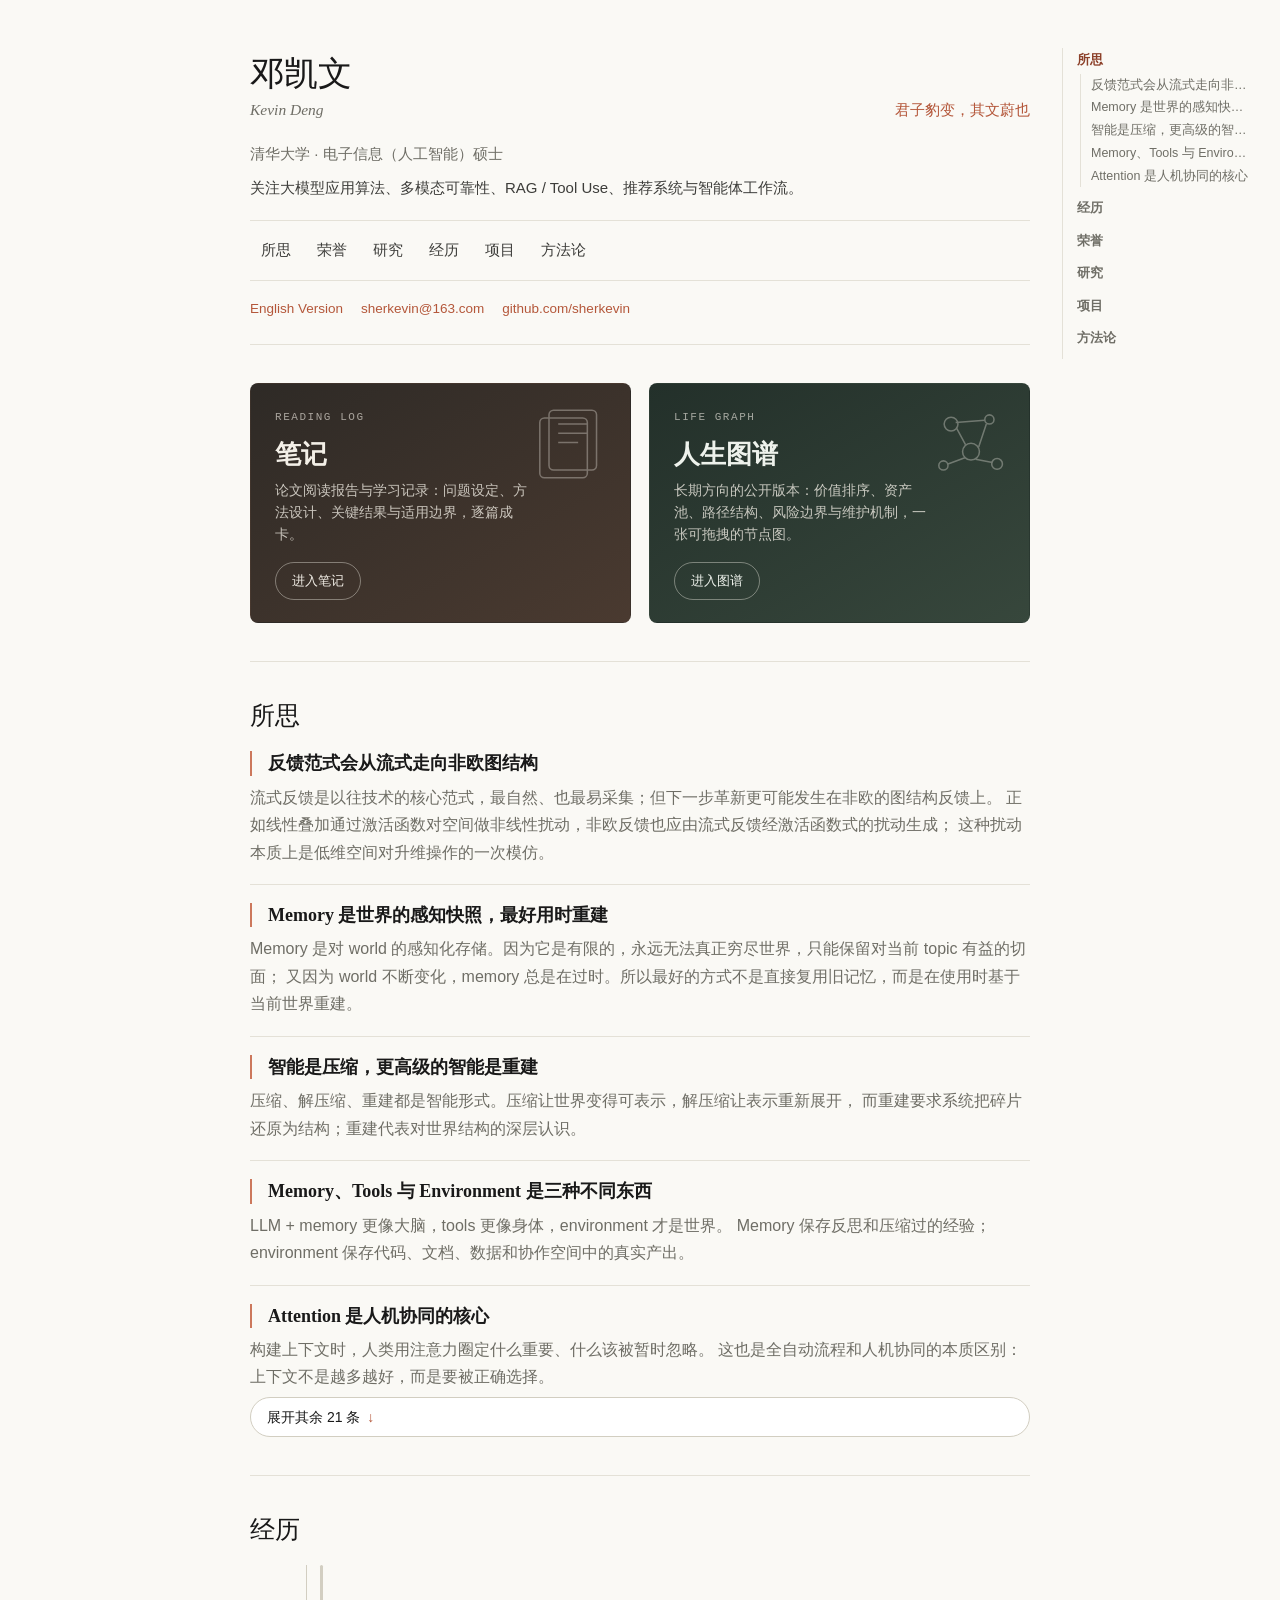
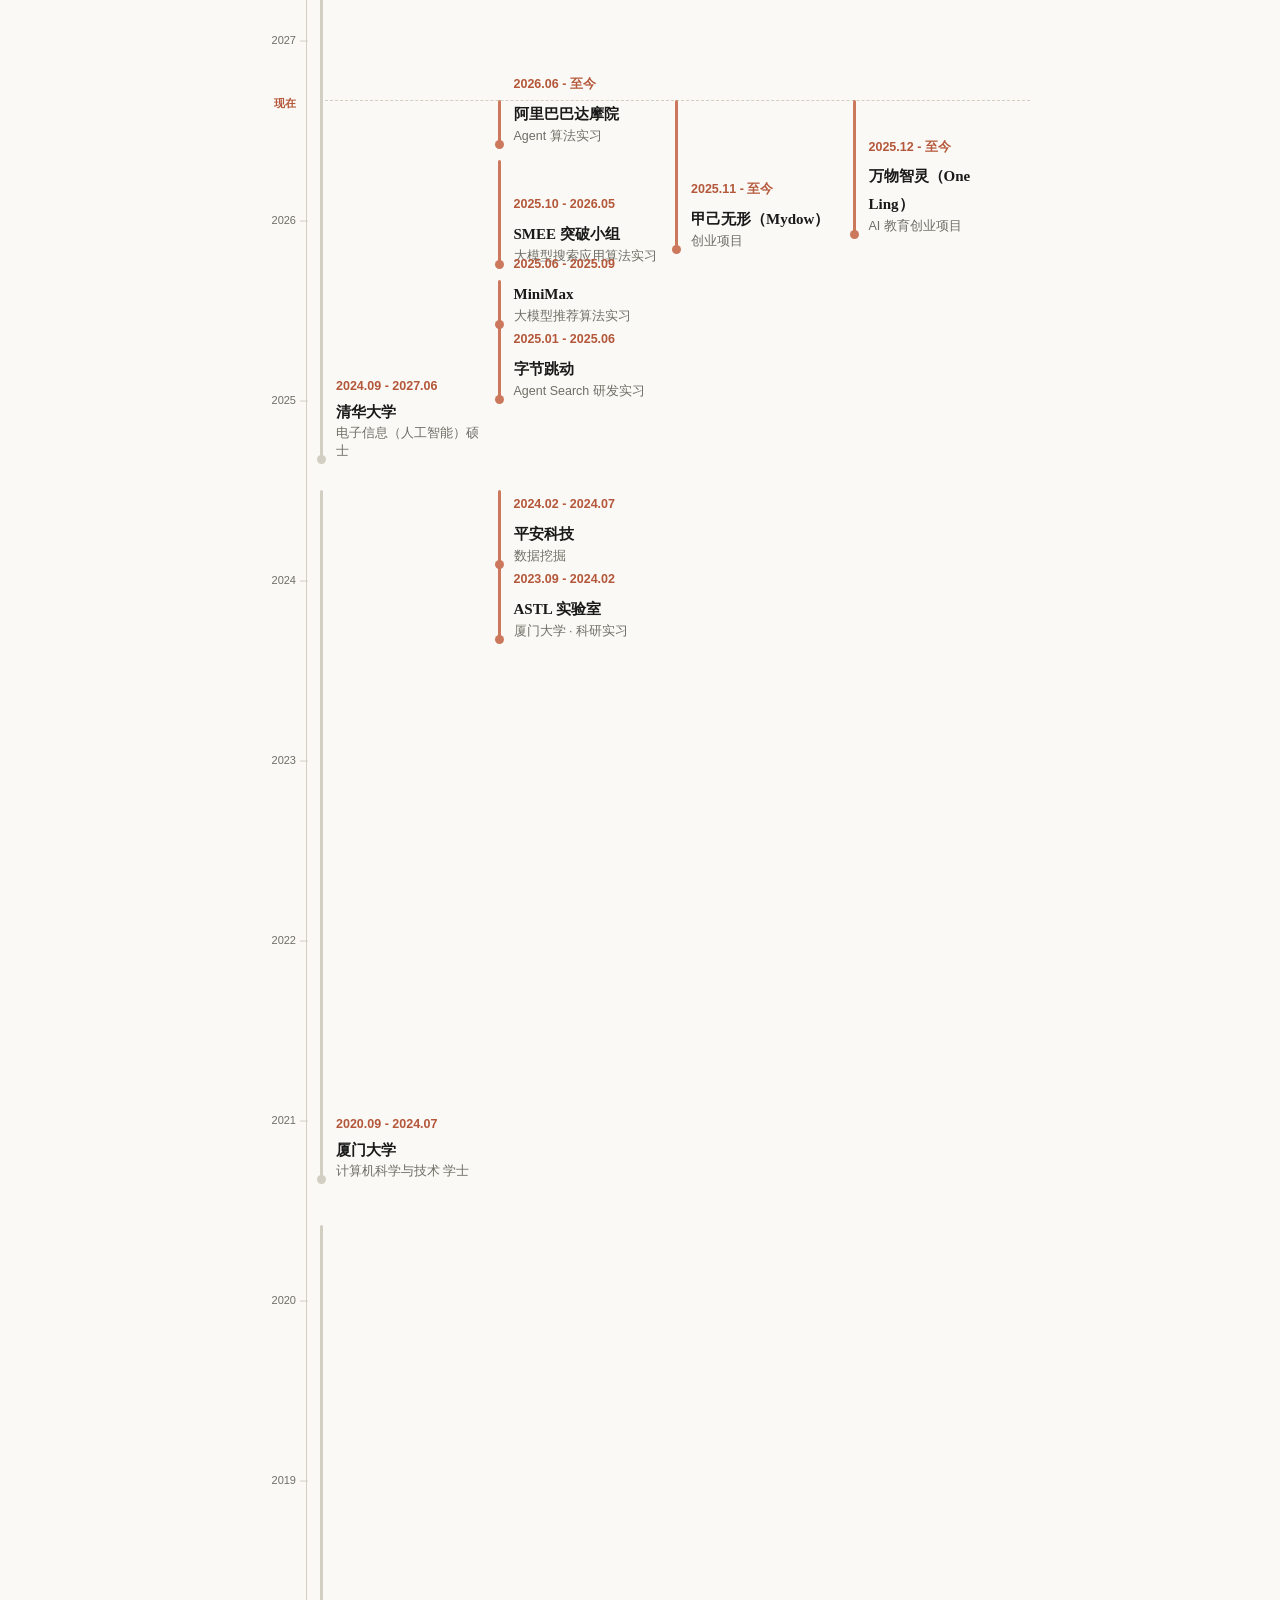
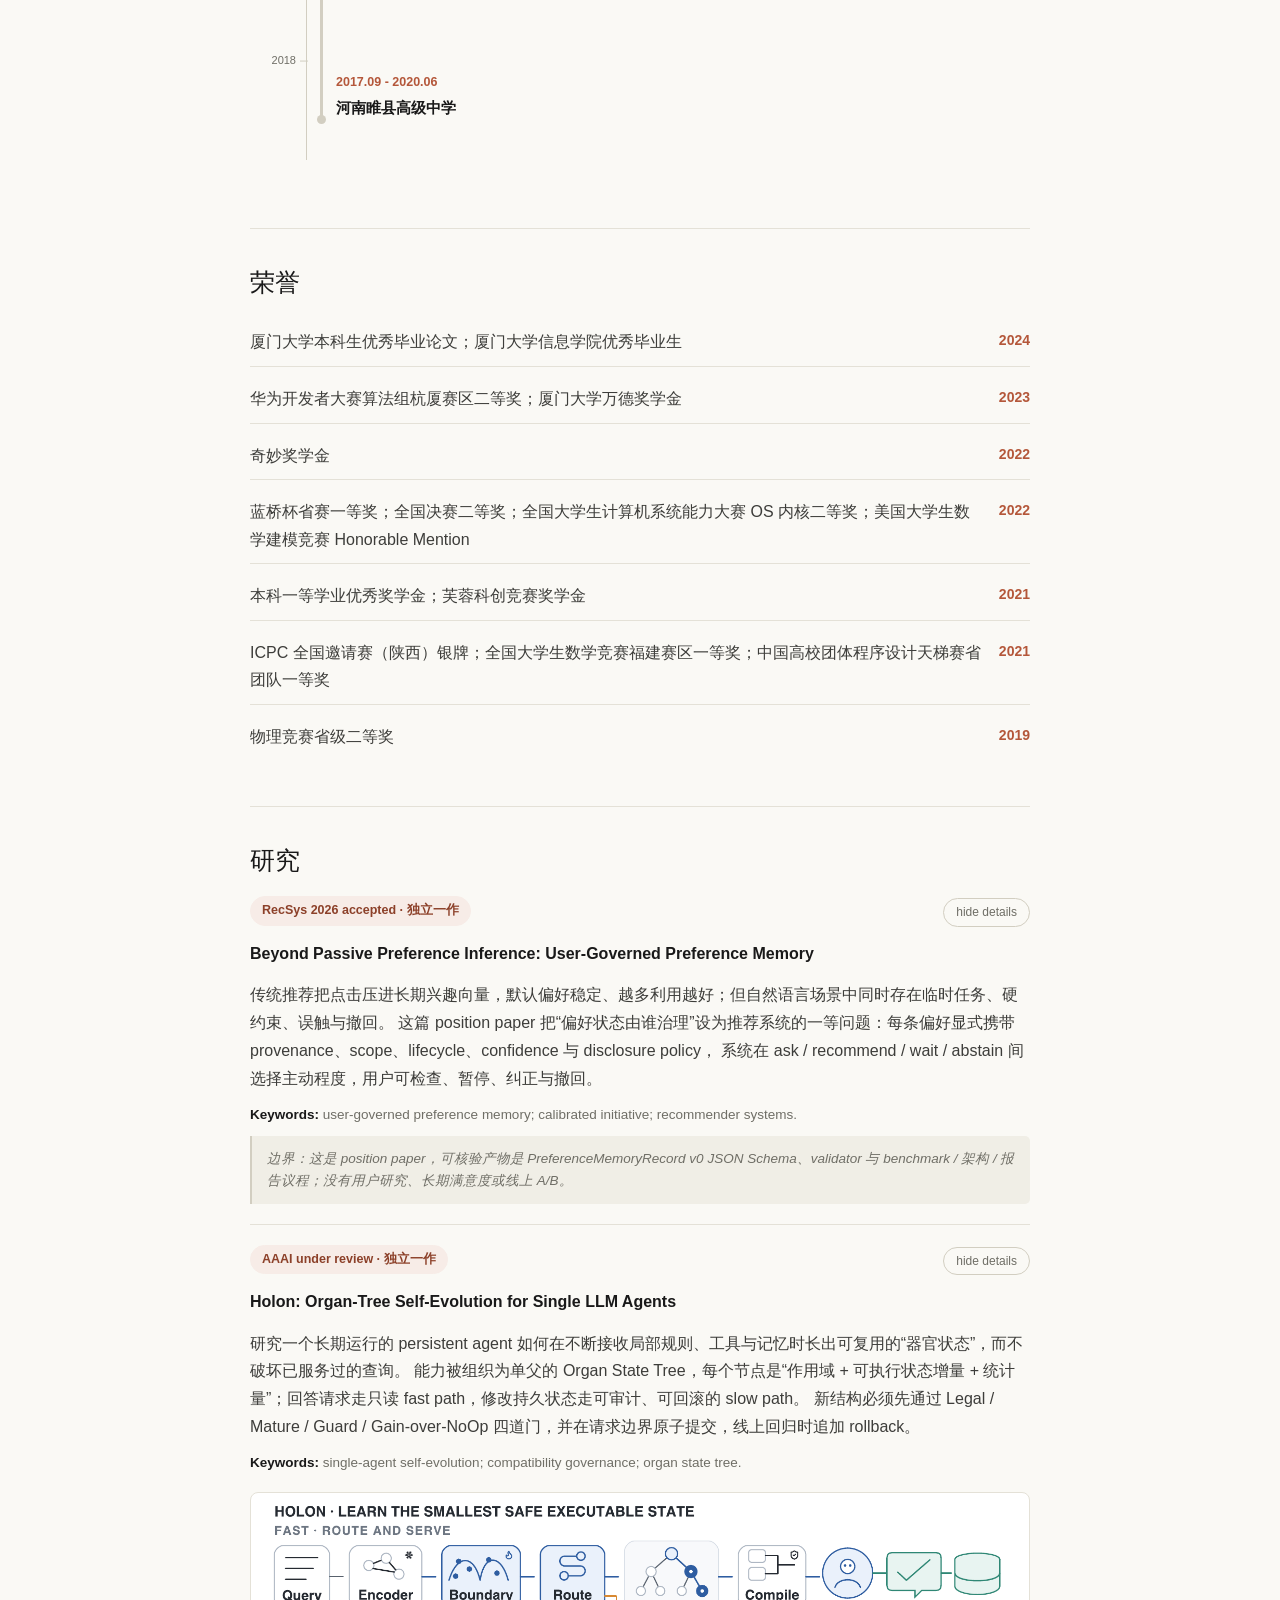
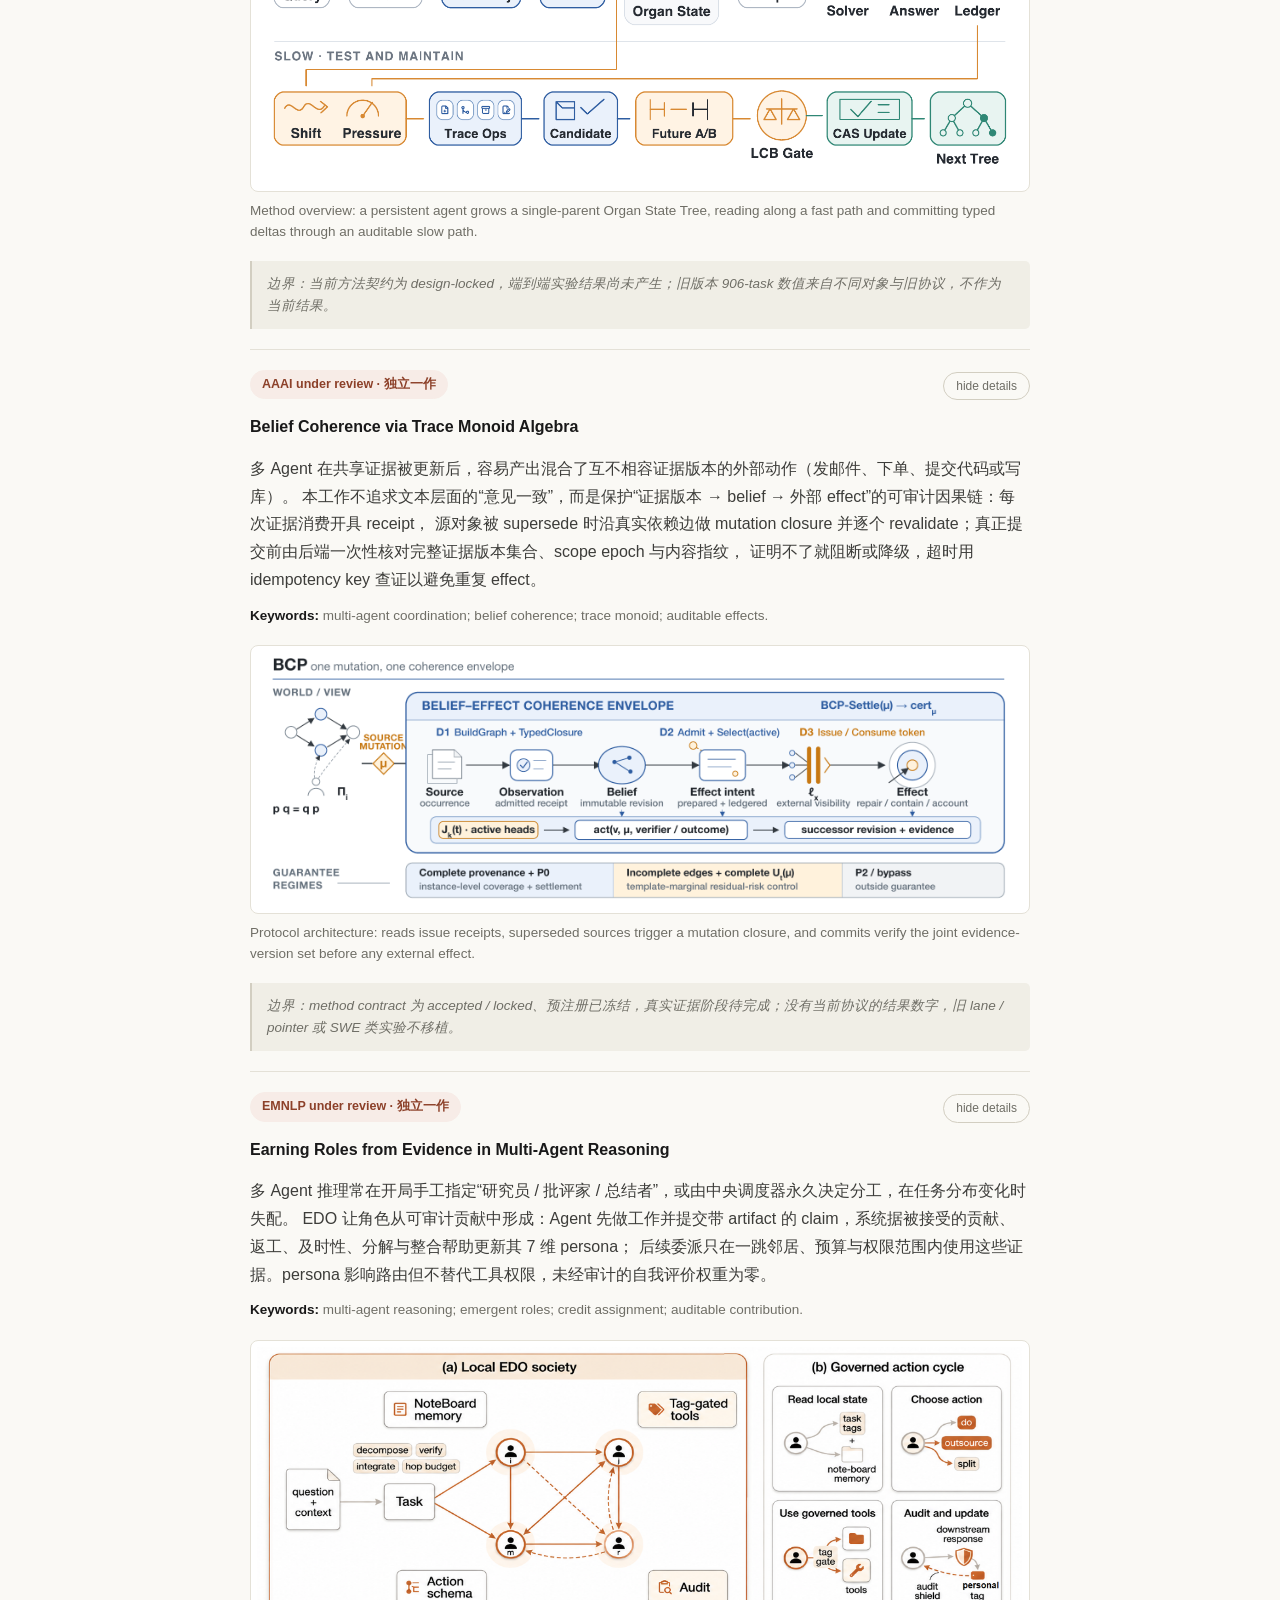
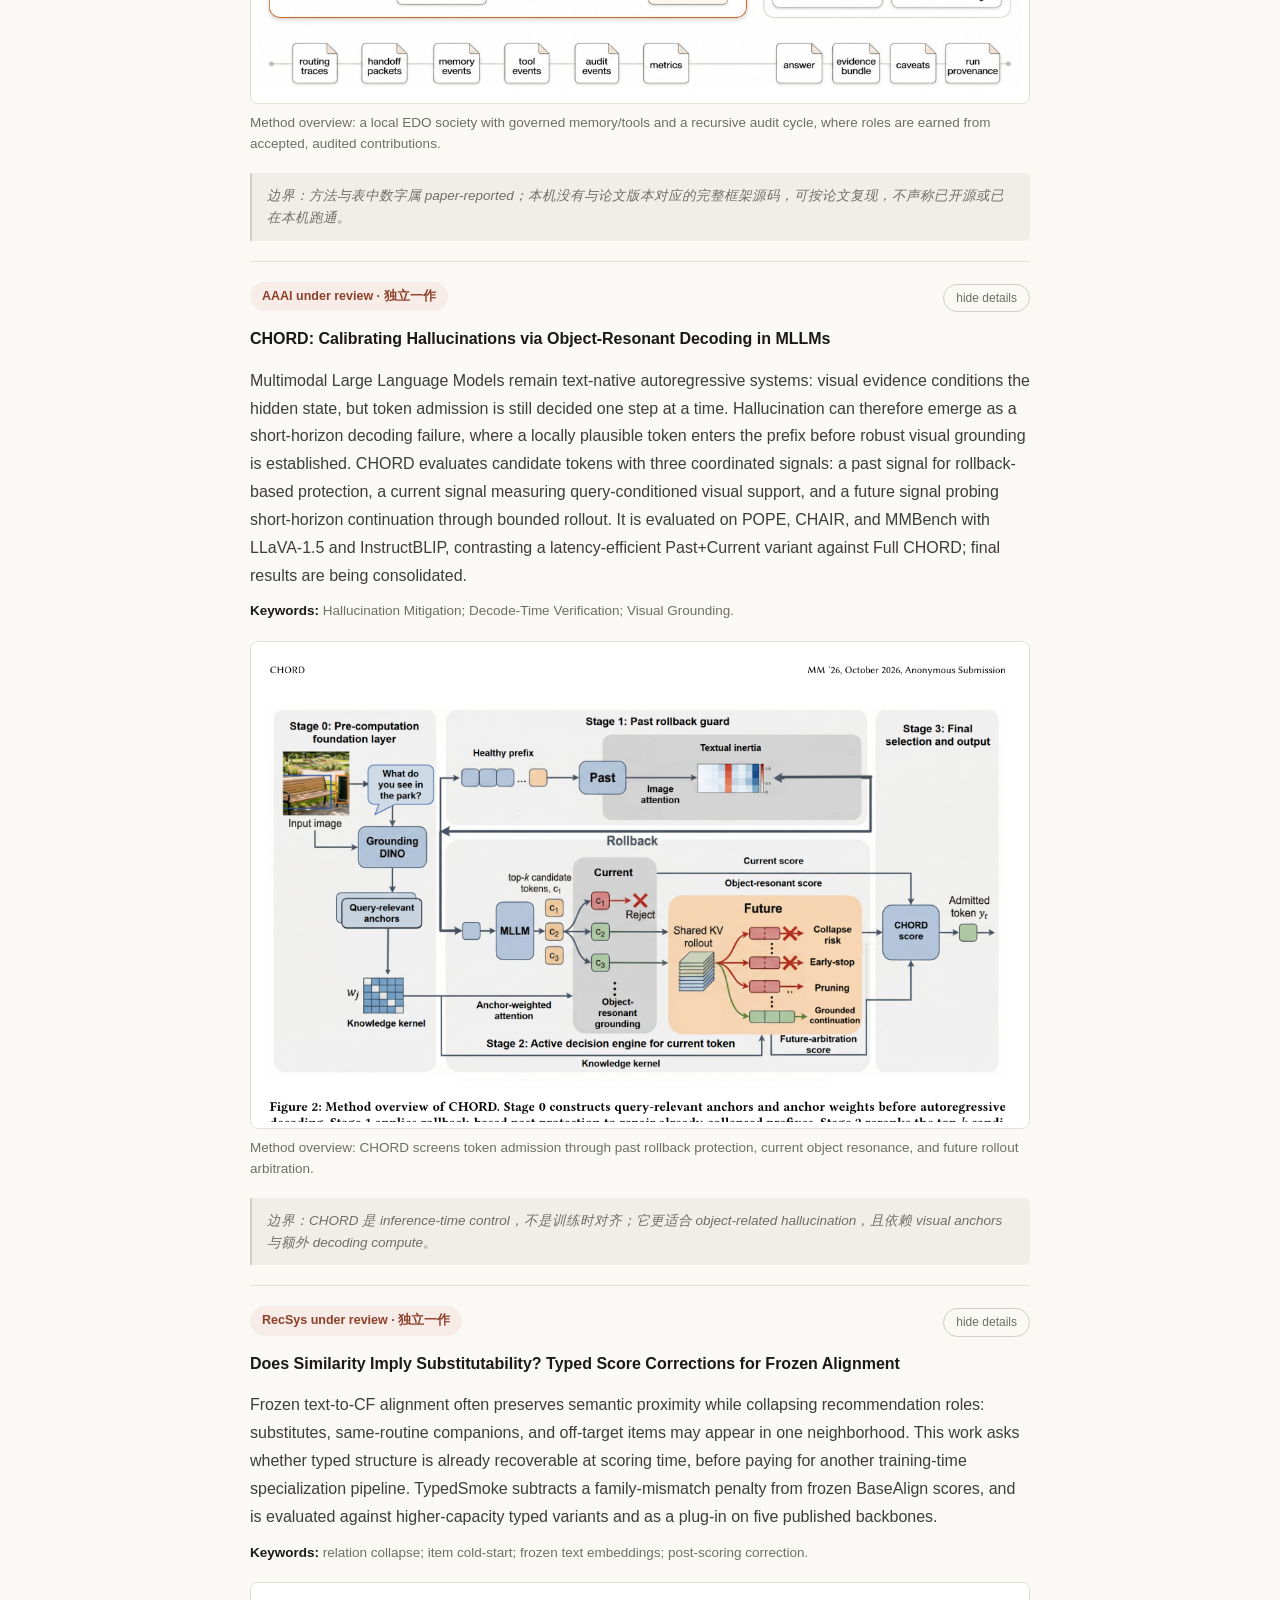
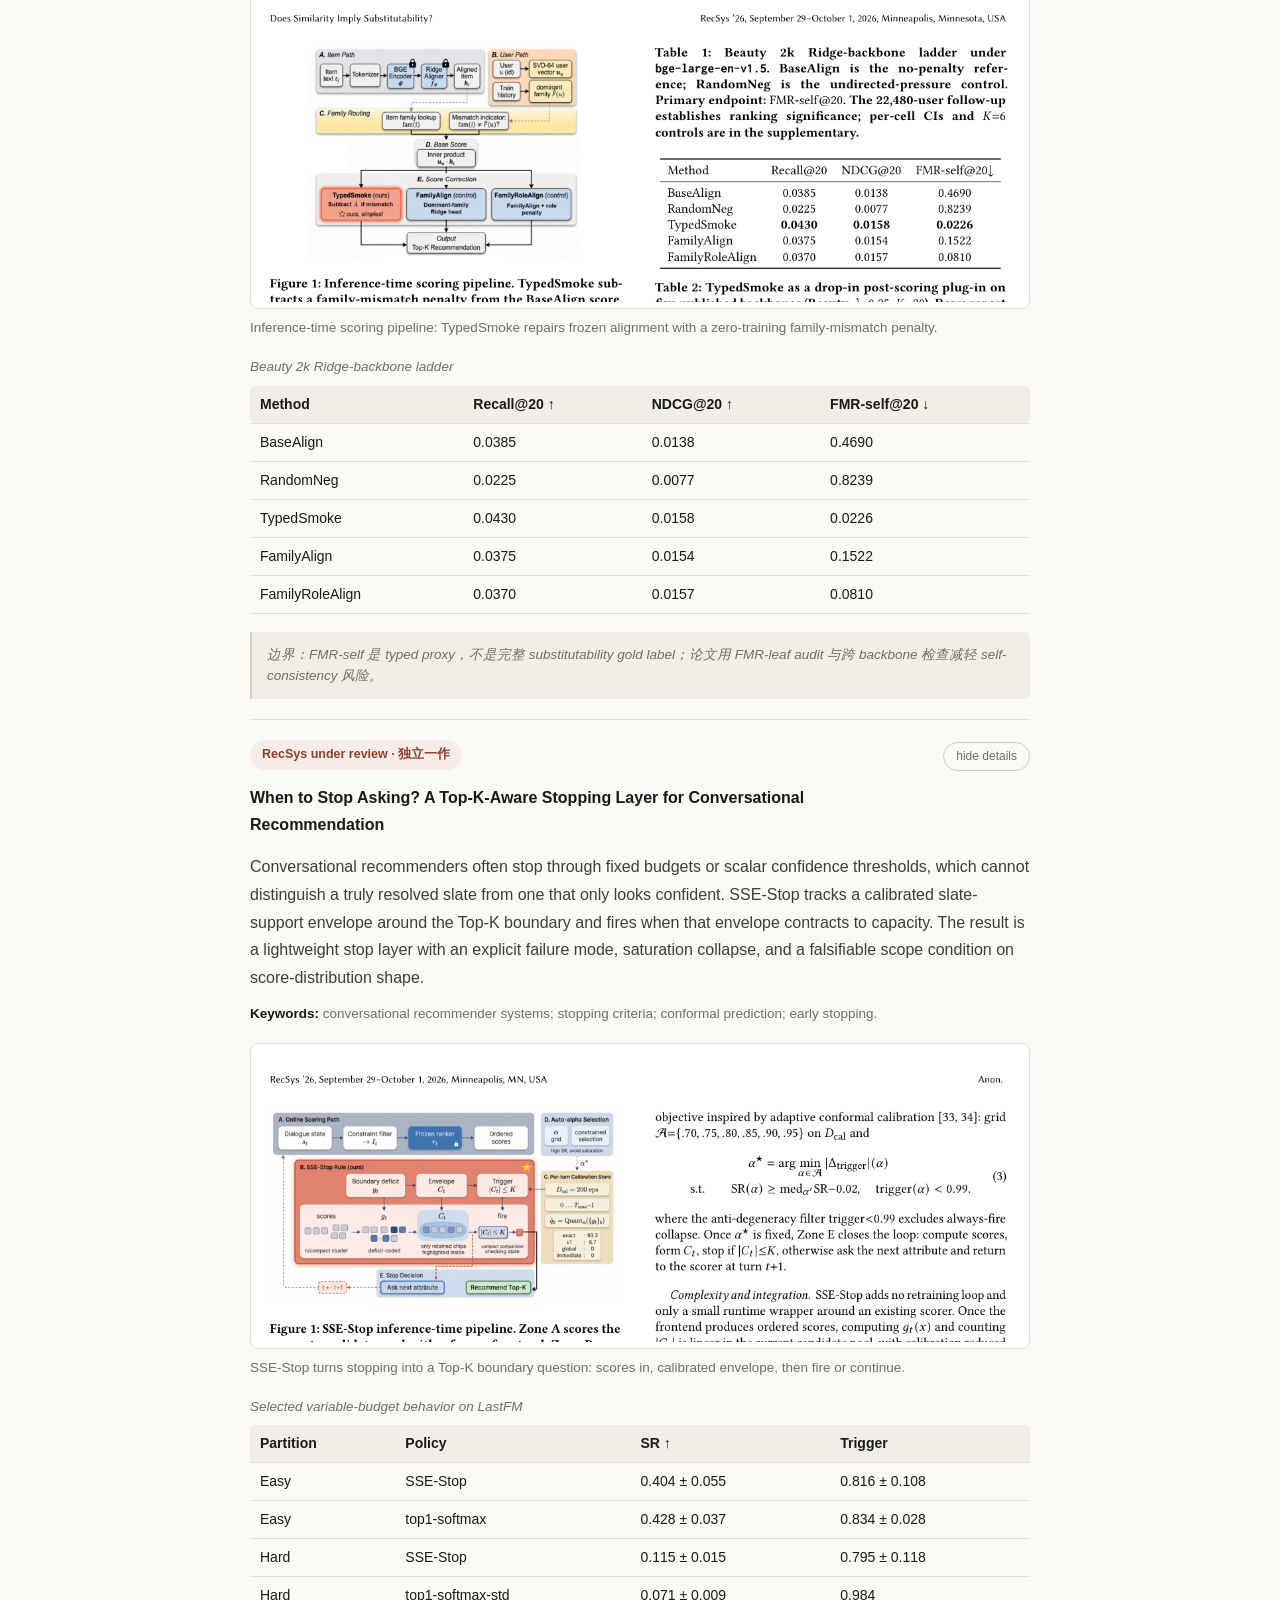
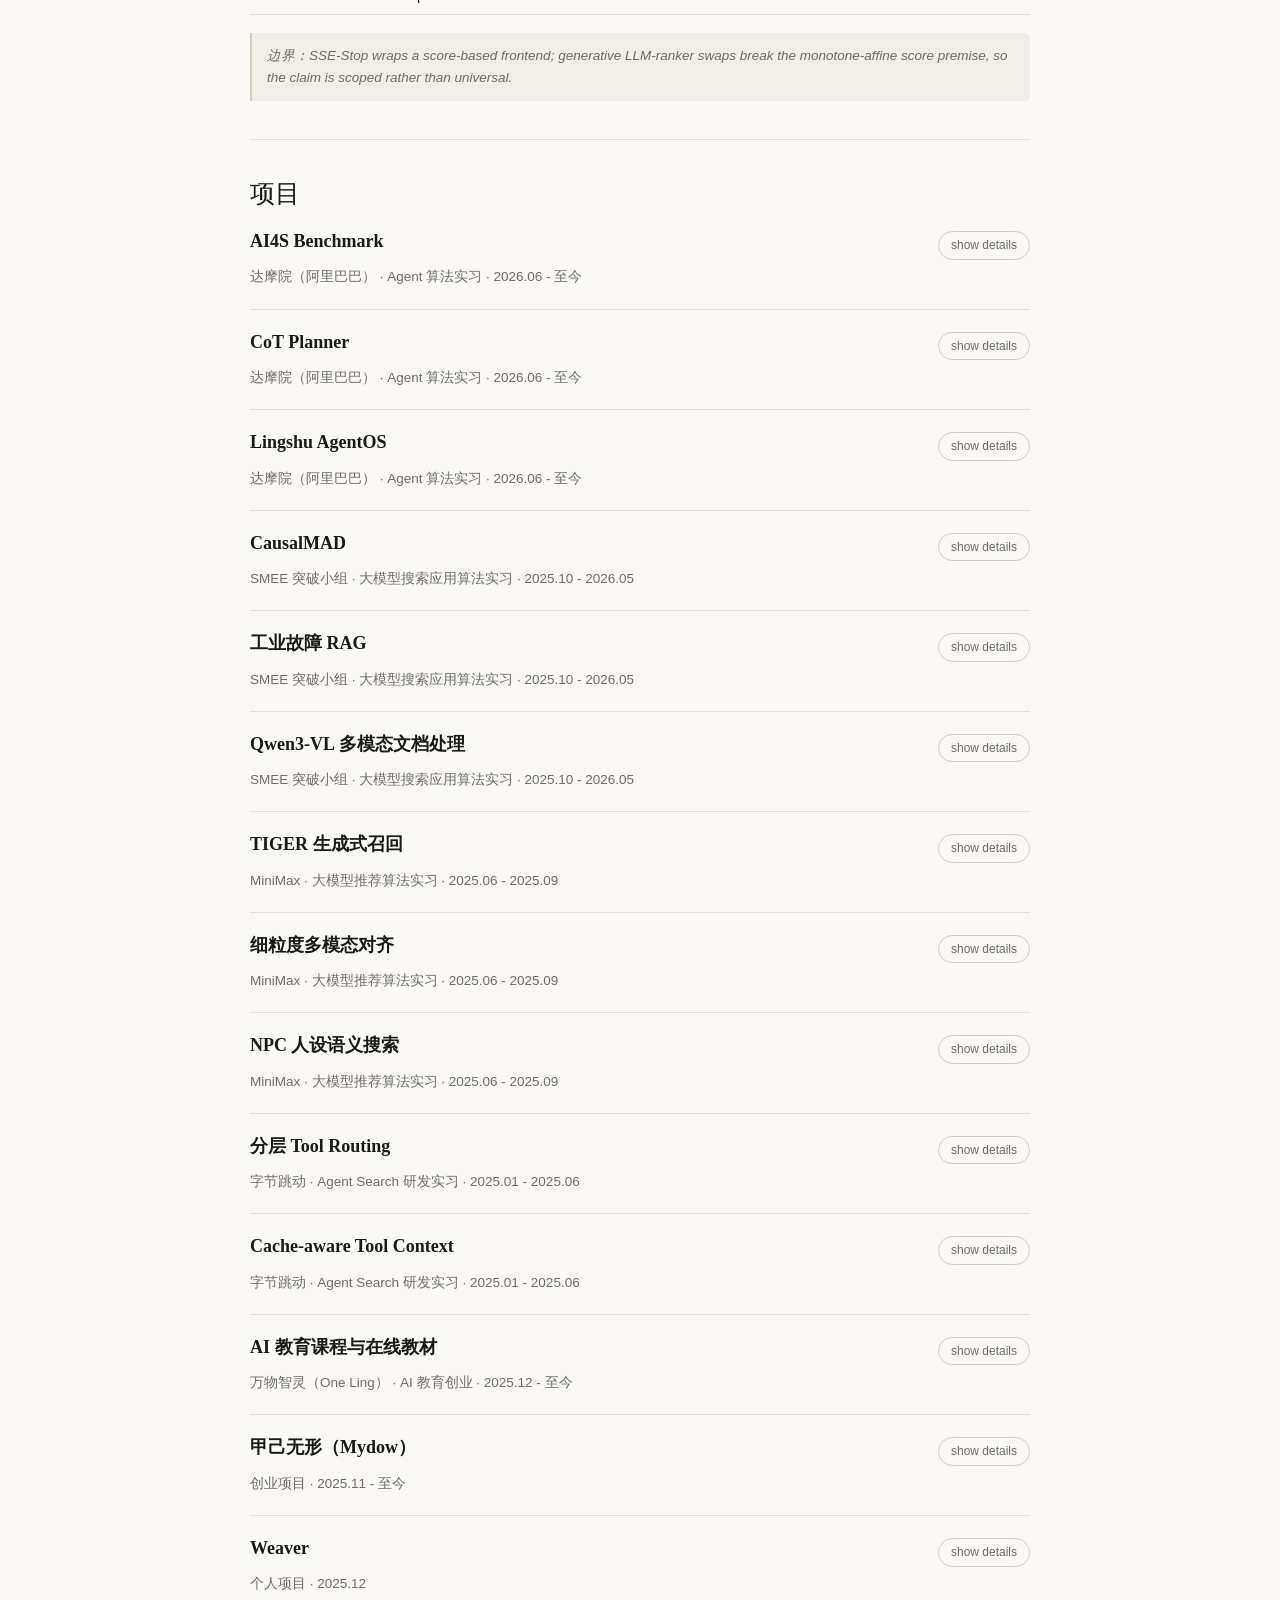
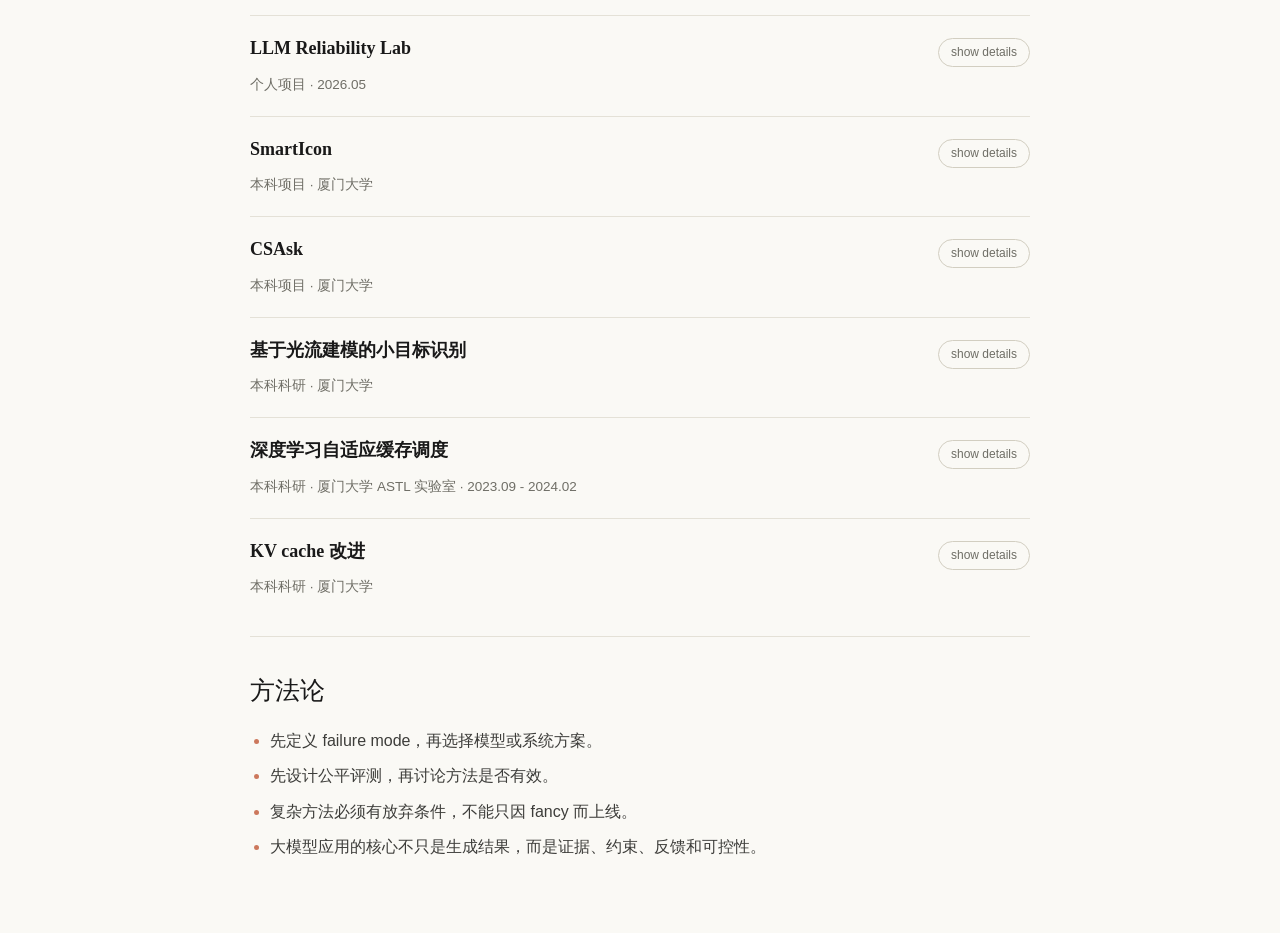
==== commit c5b6bbbd: "Add XMU ASTL lab internship (2023.09-2024.02) to the experience timeline - New lane-2 gantt entry un" ====
--- a/index.html
+++ b/index.html
@@ -414,14 +414,32 @@
                     <ul class="entry-points">
                     <li>参与用户画像模型优化，挖掘实时行为特征并与离线特征融合</li>
                     <li>使用协同过滤、LR、聚类等方法评估特征相关度</li>
-                    <li>将过滤规则嵌入还款率预测模型，支撑灰度 A/B 中的策略优化</li>
+                   <li>将过滤规则嵌入还款率预测模型，支撑灰度 A/B 中的策略优化</li>
+                   </ul>
+                 </div>
+               </details>
+             </div>
+              <div class="timeline-item tl-l2" style="--m0:72;--m1:77">
+                <details class="tl-detail">
+                  <summary>
+                    <time>2023.09 - 2024.02</time>
+                    <h3>ASTL 实验室</h3>
+                  <span class="timeline-role">厦门大学 · 科研实习</span>
+                  </summary>
+                  <div class="tl-points">
+                    <ul class="entry-points">
+                    <li>毕业论文《基于深度学习的自适应缓存系统》：用缓存价值估计替代 LRU/LFU 的启发式淘汰规则</li>
+                    <li>以请求序列、对象大小、重访间隔与历史命中情况为特征，训练序列模型预测对象的下一次访问概率</li>
+                    <li>定义单位空间收益 = 命中收益 / 占用成本，按该价值排序决定保留集合，处理大小不一致对象的公平性</li>
+                    <li>在公开访问 trace 上做离线 replay，对比 LRU/LFU/ARC，命中率与字节命中率均有提升</li>
+                    <li>以 shadow mode 旁路接在对象存储前验证策略稳定性，观察误淘汰带来的回源压力后再放开写入</li>
                     </ul>
                   </div>
                 </details>
               </div>
-              <div class="timeline-item tl-l1 tl-school" style="--m0:36;--m1:82">
-                <time>2020.09 - 2024.07</time>
-                <h3>厦门大学</h3>
+             <div class="timeline-item tl-l1 tl-school" style="--m0:36;--m1:82">
+               <time>2020.09 - 2024.07</time>
+               <h3>厦门大学</h3>
                   <span class="timeline-role">计算机科学与技术 学士</span>
               </div>
               <div class="timeline-item tl-l1 tl-school" style="--m0:0;--m1:33">
@@ -861,10 +879,12 @@
             <details class="event-detail">
               <summary class="project-head">
                 <h3>深度学习自适应缓存调度</h3>
-                <p class="project-org">本科科研 · 厦门大学</p>
-              </summary>
-              <ul class="entry-points">
-              <li>以缓存价值估计做资源调度，平衡表示质量与计算成本</li>
+                <p class="project-org">本科科研 · 厦门大学 ASTL 实验室 · 2023.09 - 2024.02</p>
+              </summary>
+              <ul class="entry-points">
+              <li>毕业论文：以缓存价值估计替代 LRU/LFU 启发式淘汰，平衡表示质量与计算成本</li>
+              <li>请求序列与对象元信息作为特征，预测下一次访问概率与单位空间收益</li>
+              <li>公开 trace 离线 replay 对比 LRU/LFU/ARC，命中率与字节命中率均有提升</li>
             </ul>
             </details>
           </div>
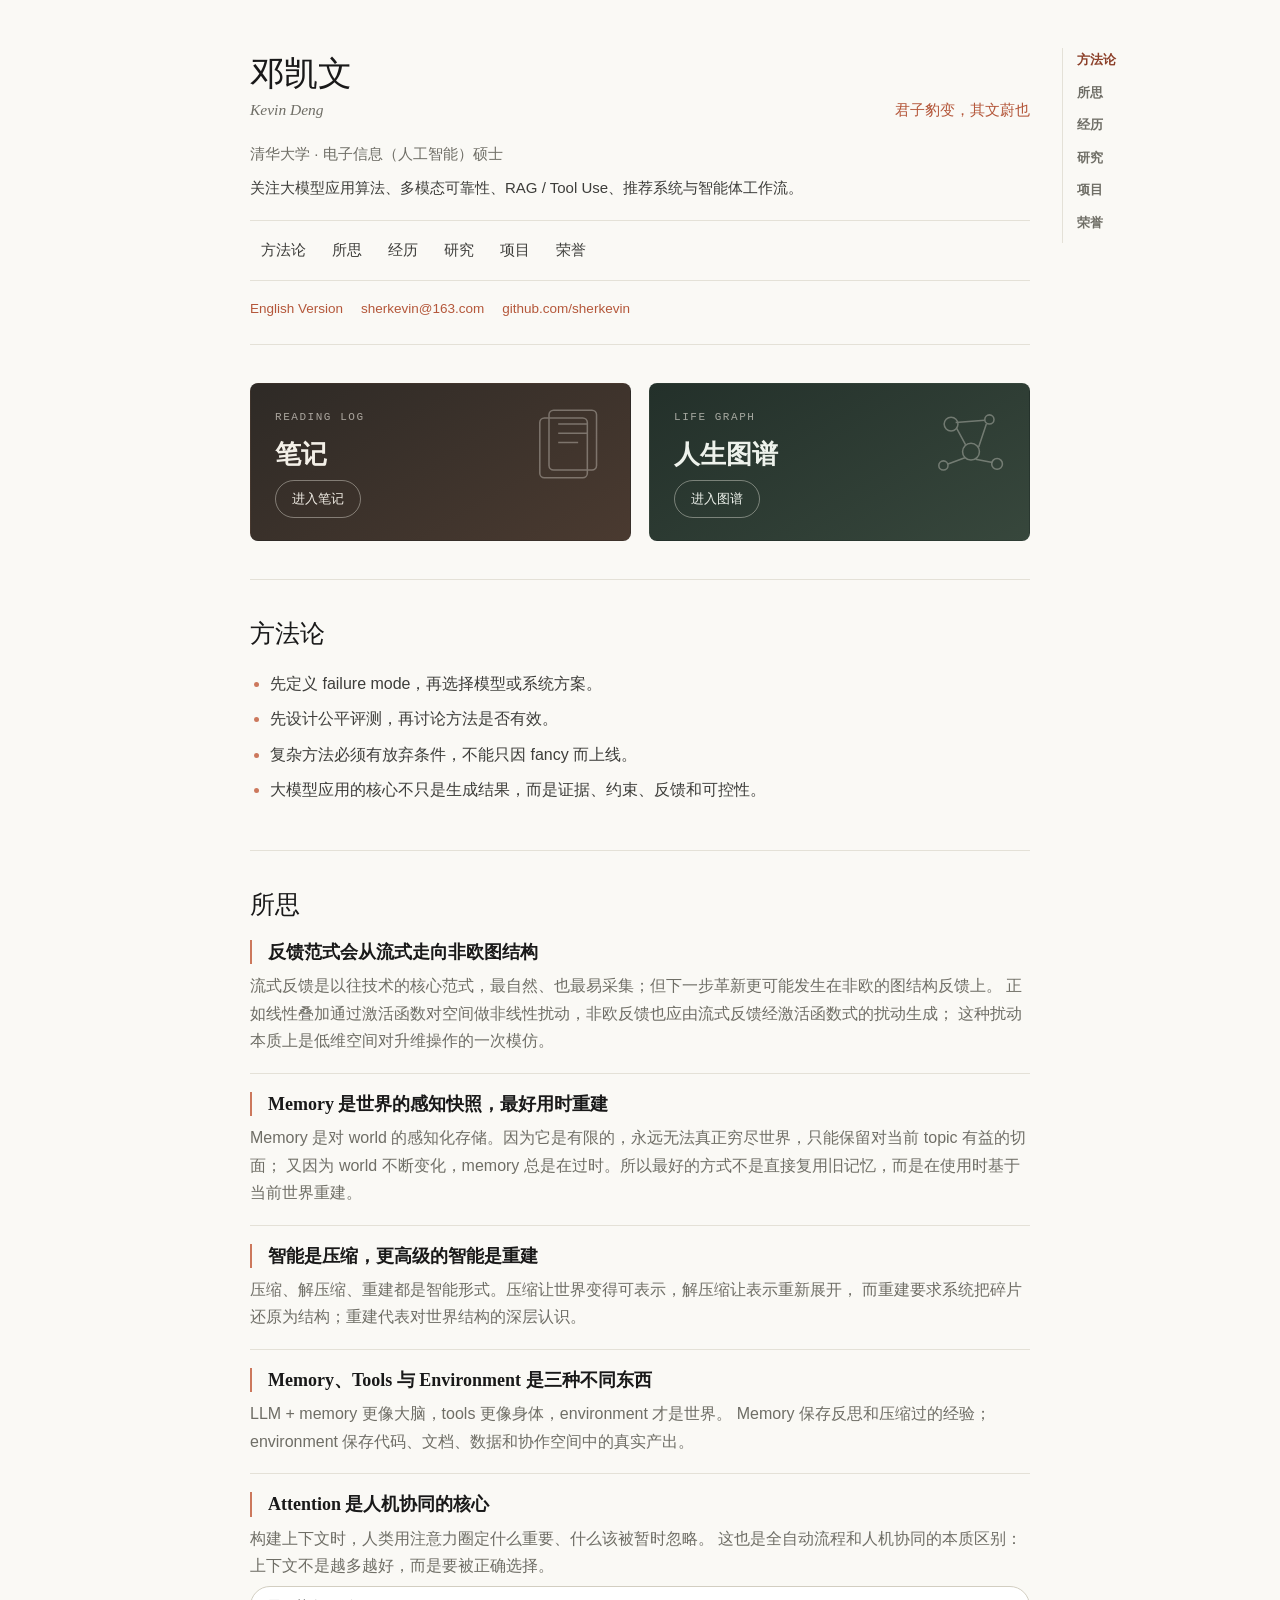
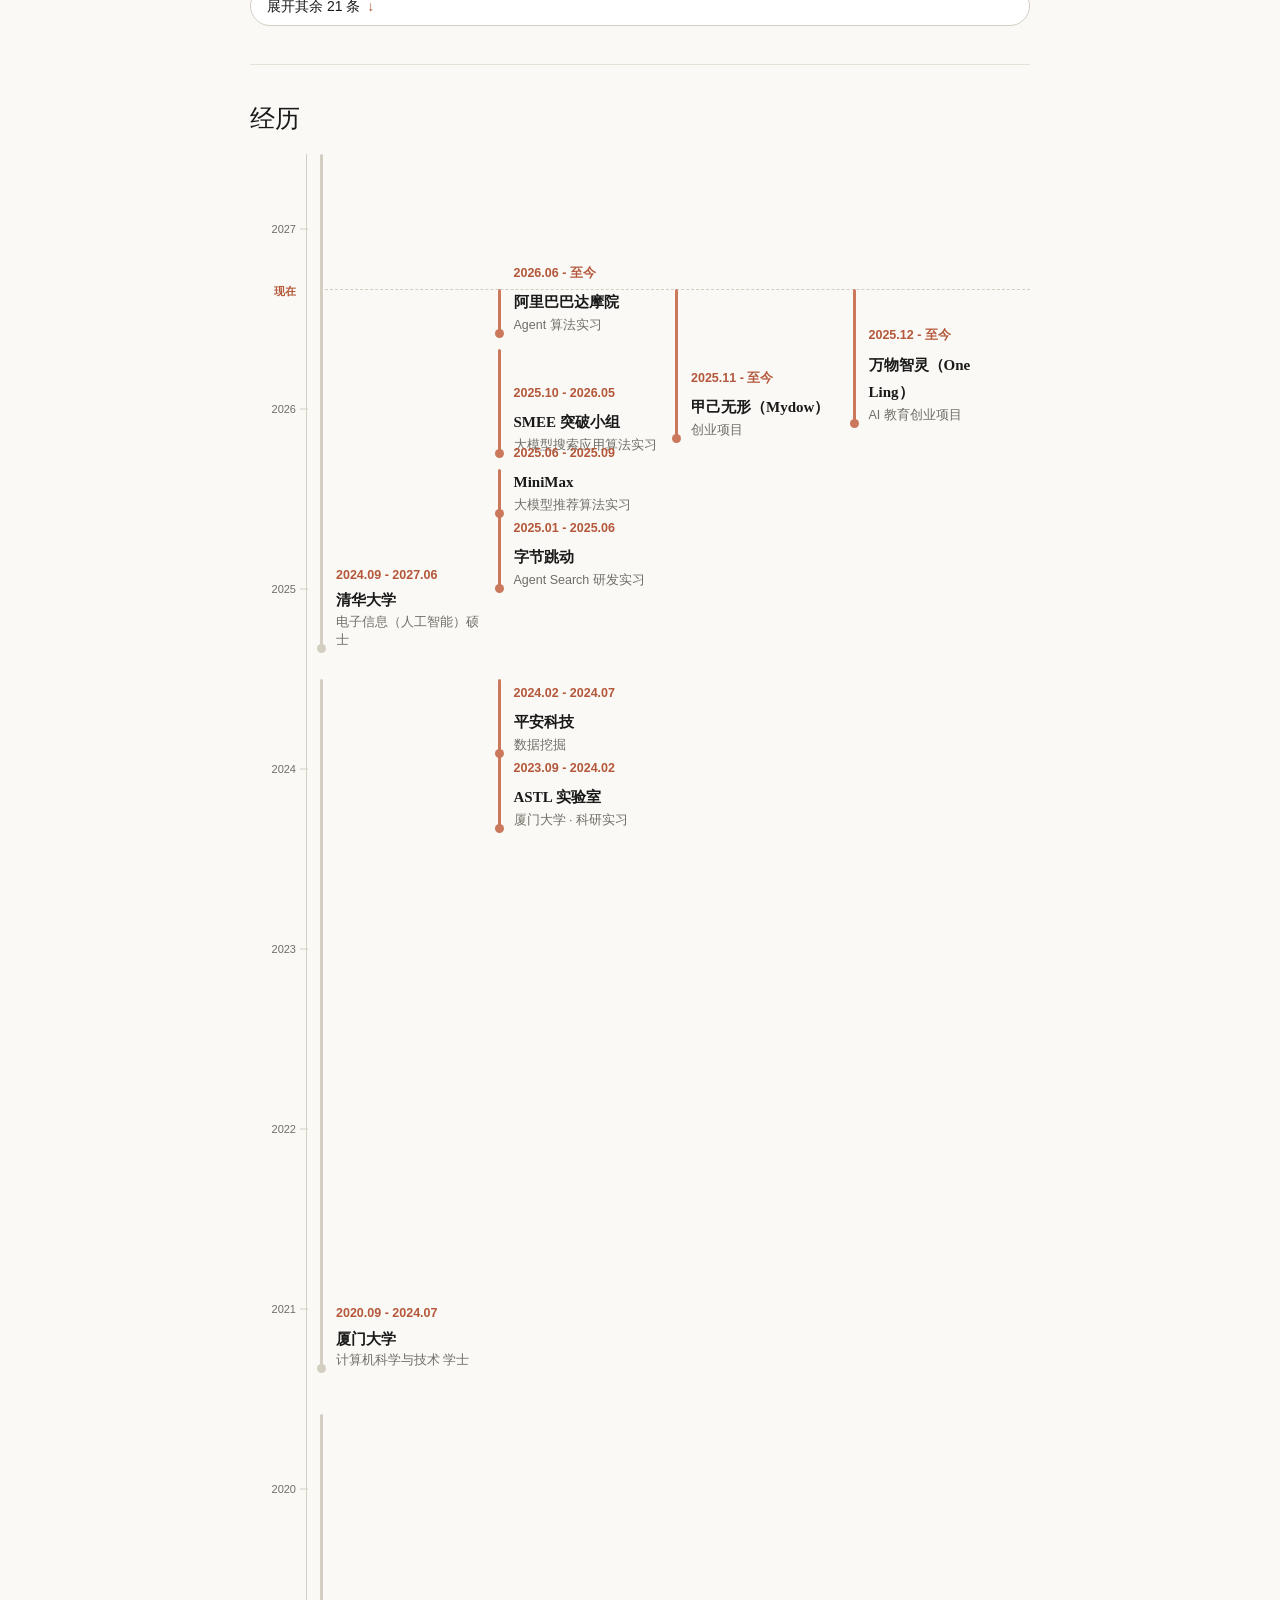
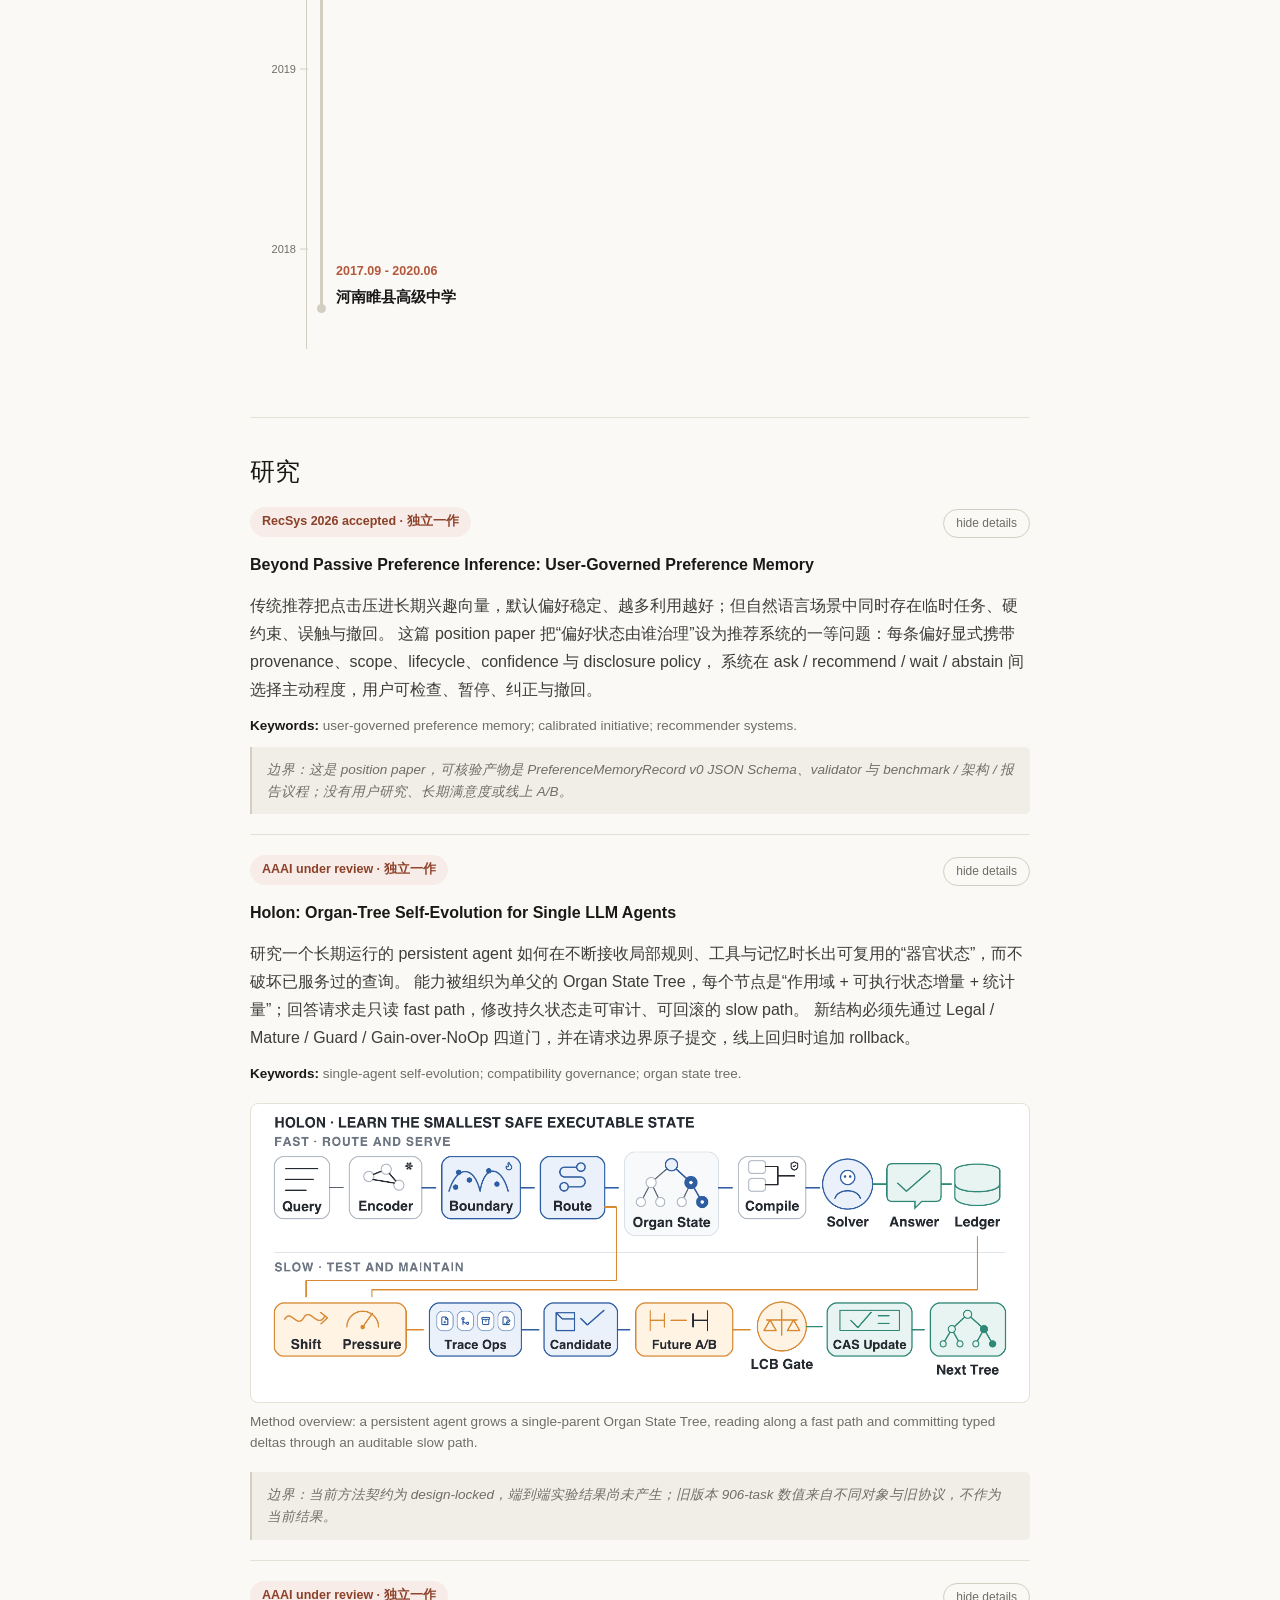
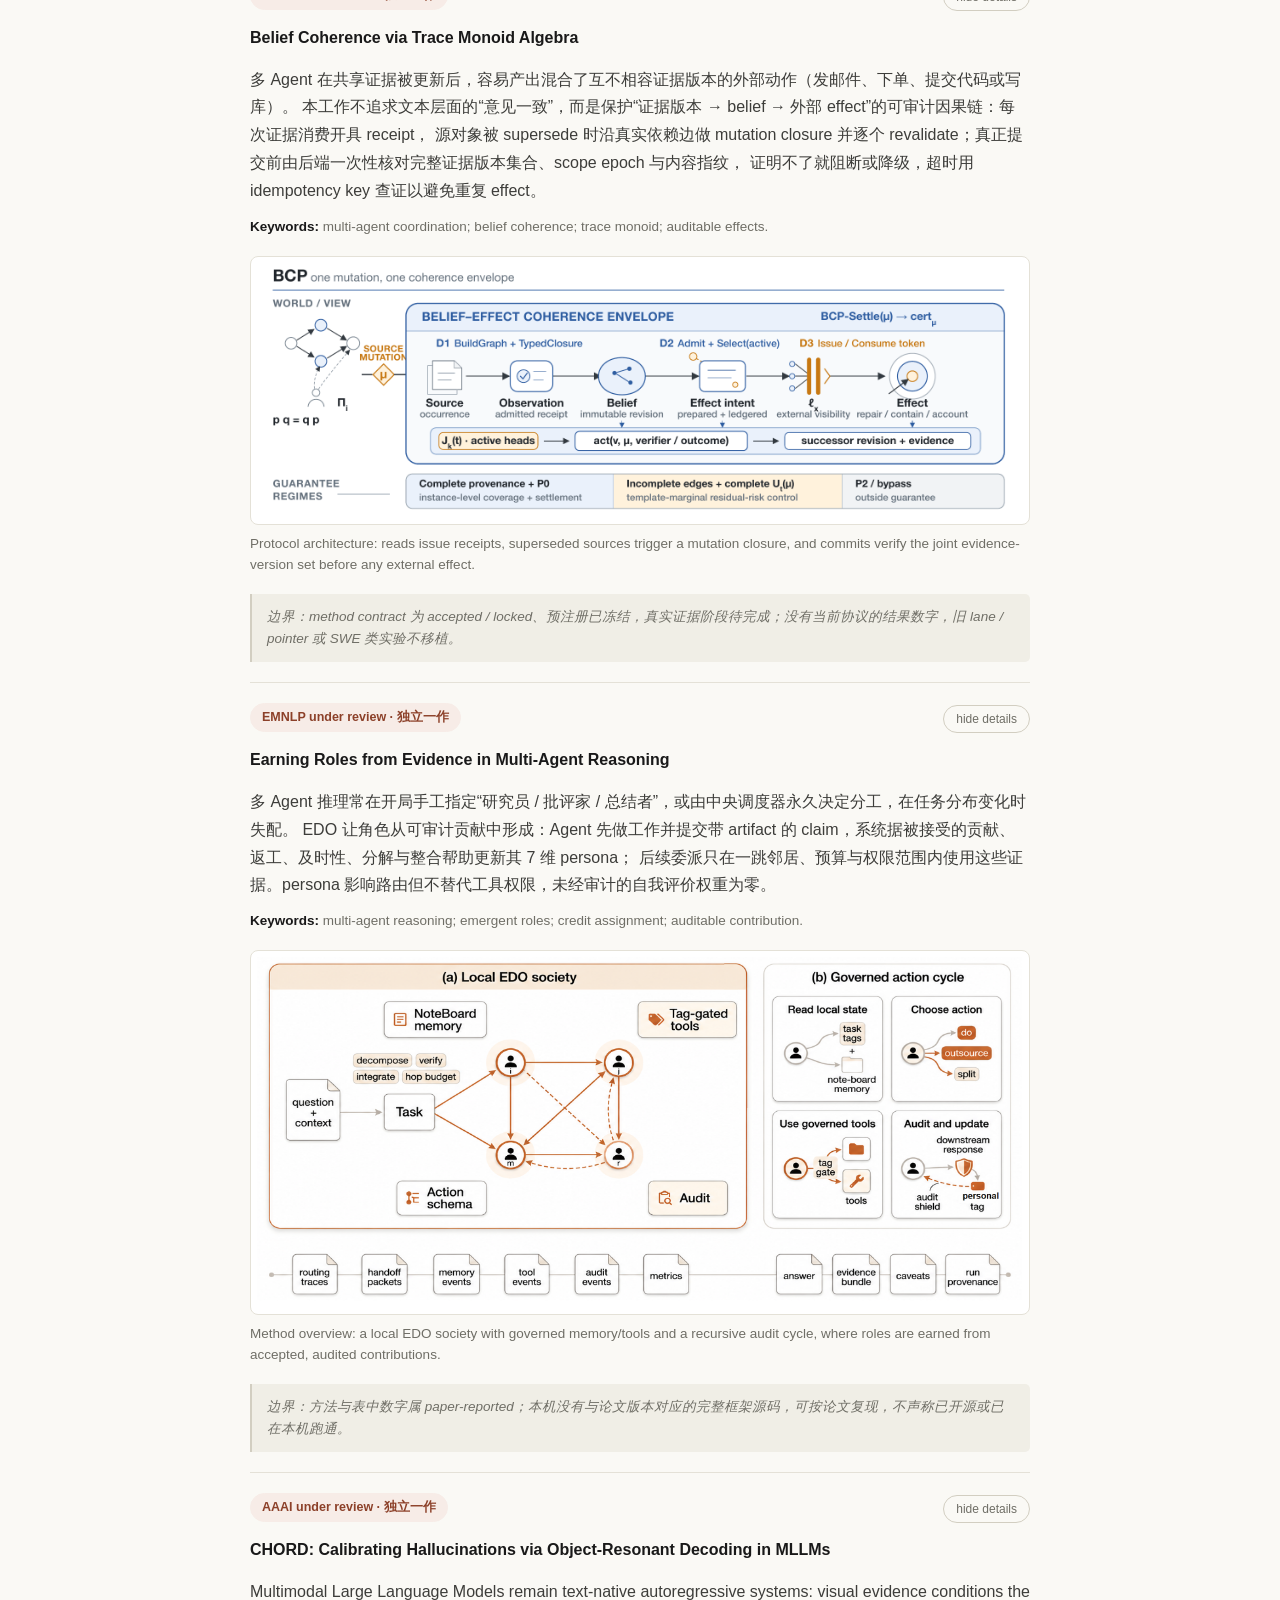
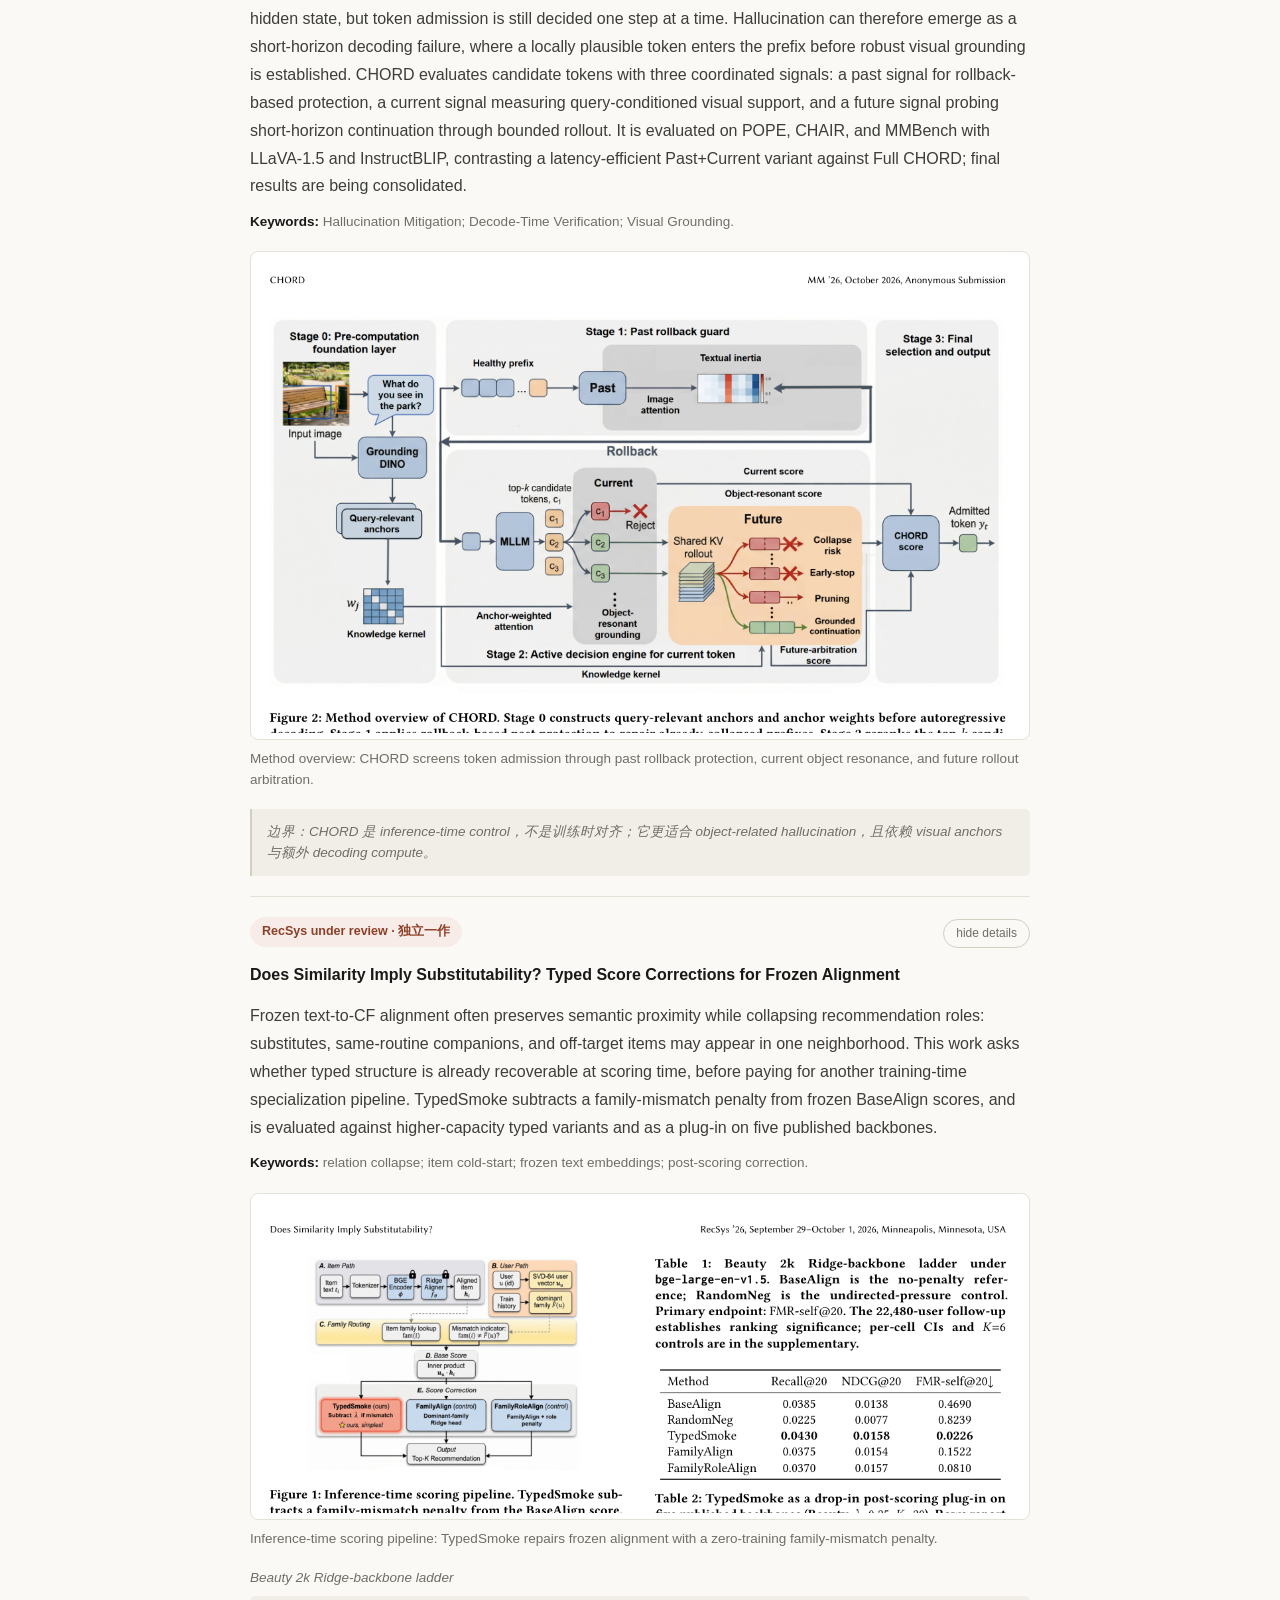
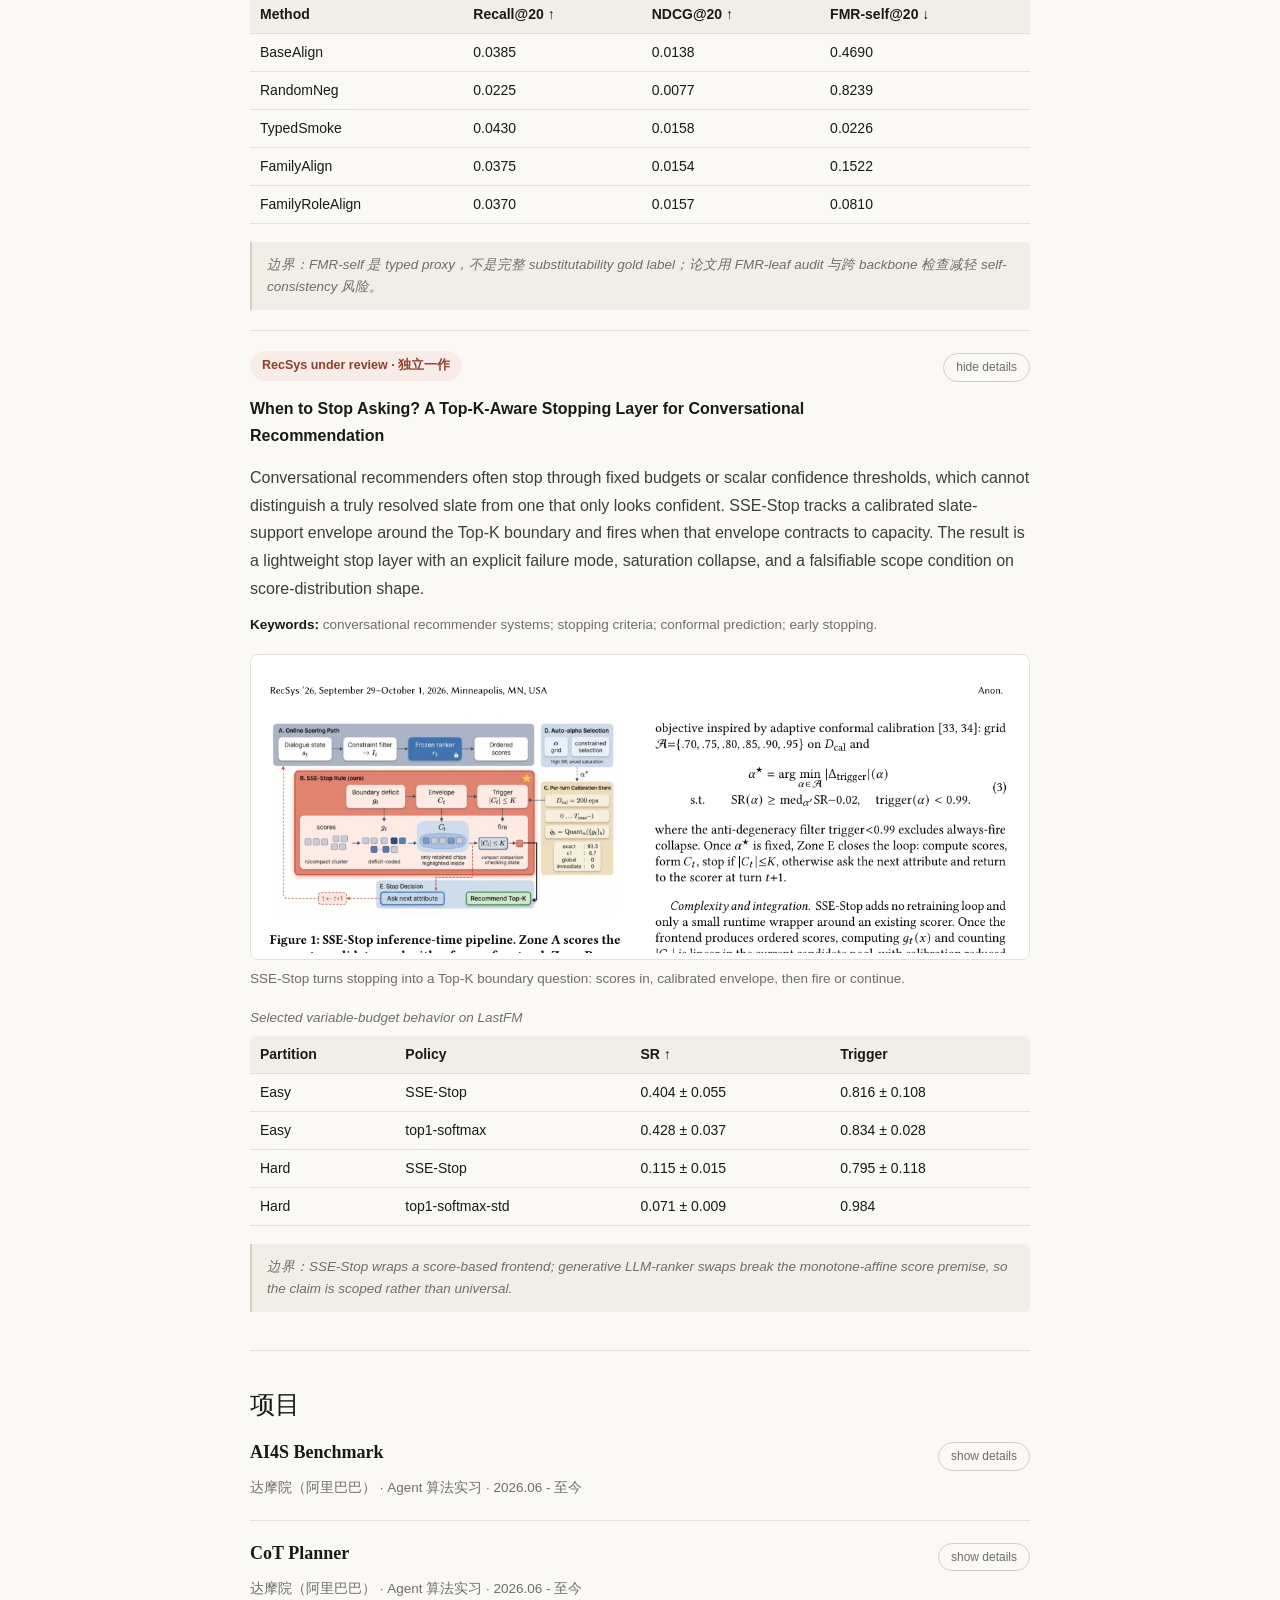
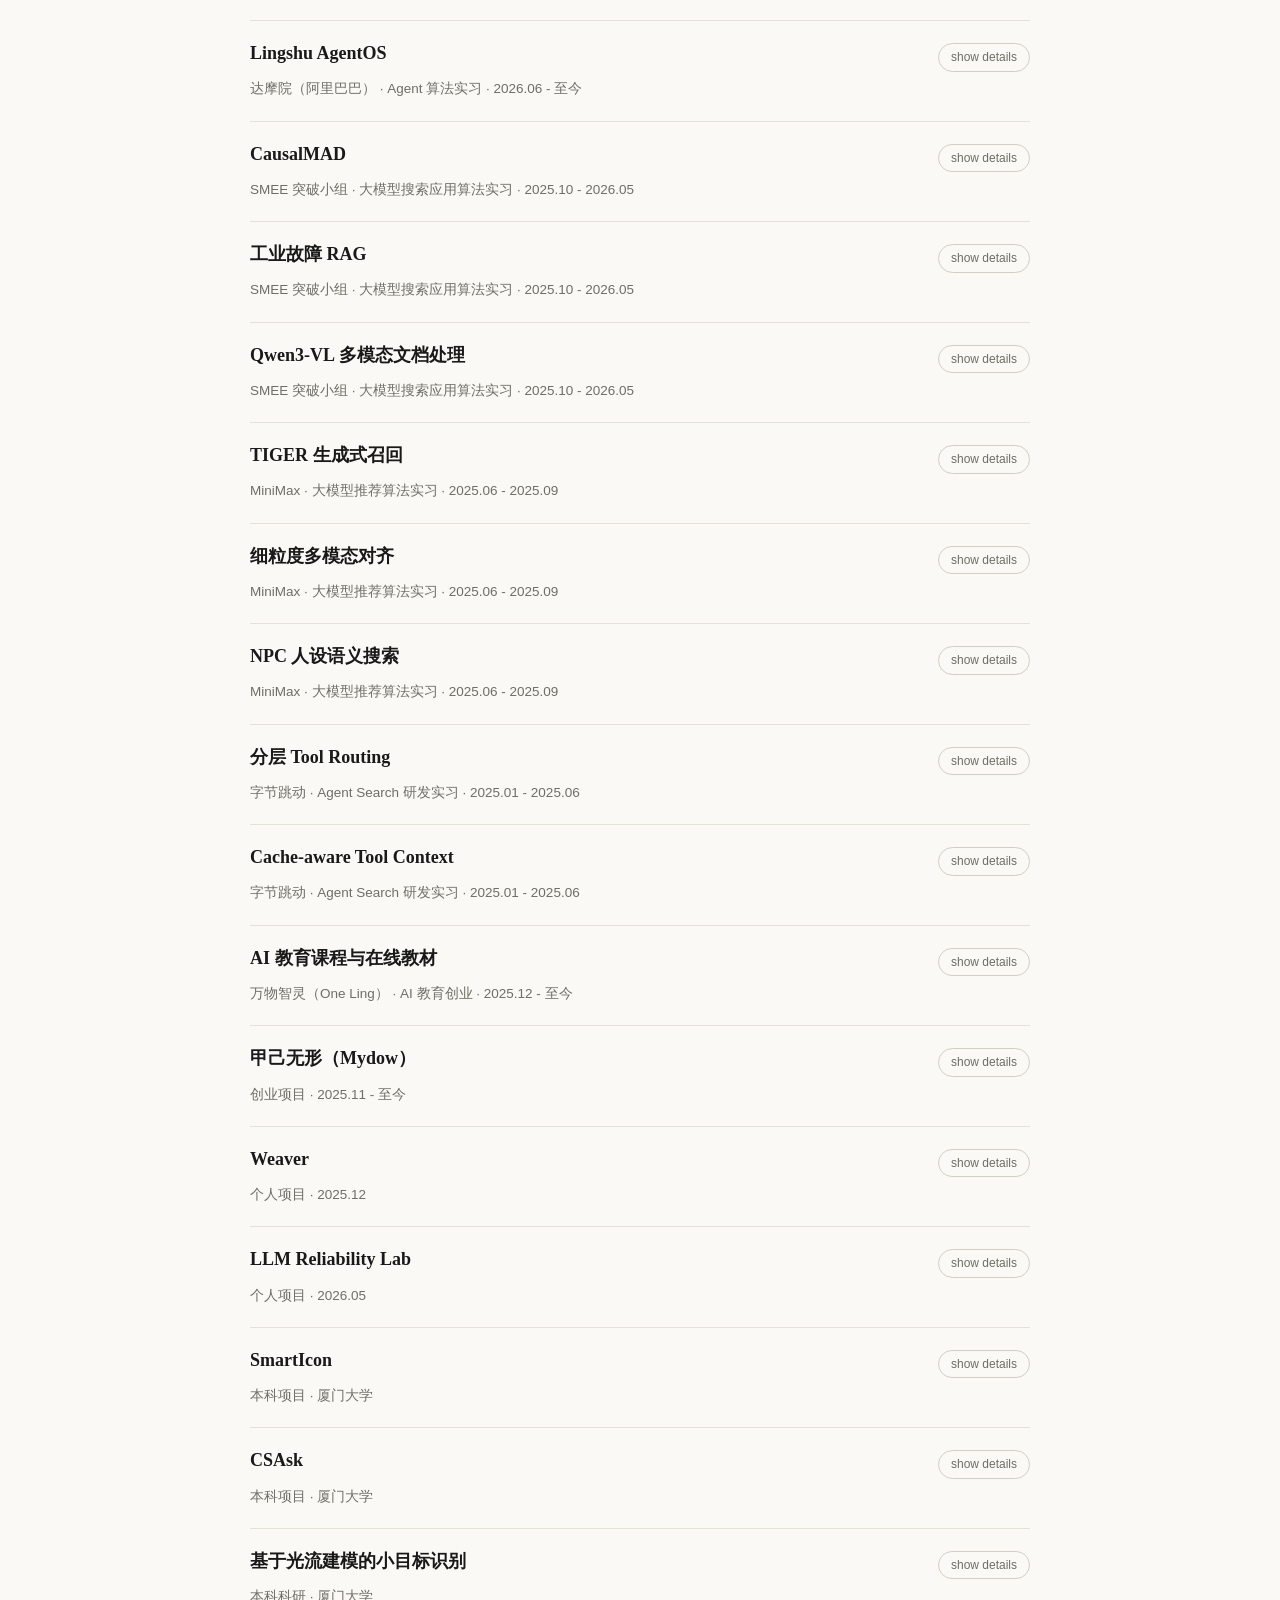
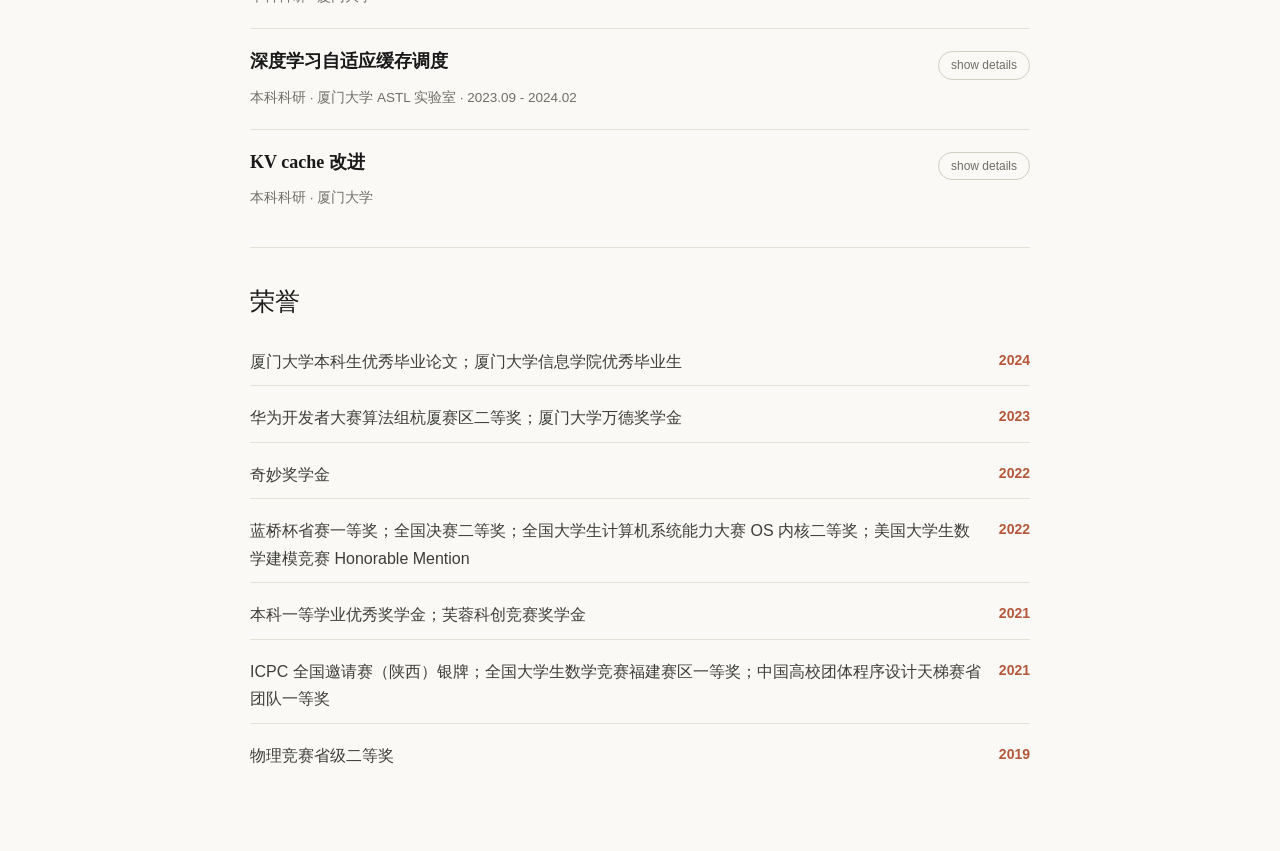
==== commit 48301d7d: "Reorder sections to principles-thoughts-experience-research-projects-honors; strip portal card descr" ====
--- a/index.html
+++ b/index.html
@@ -8,7 +8,7 @@
       content="邓凯文的个人主页：人工智能、大模型应用算法、多模态、RAG、Tool Use、推荐与智能体系统。"
     />
     <title>邓凯文 | Kevin Deng</title>
-    <link rel="stylesheet" href="./styles.css?v=20260916p" />
+    <link rel="stylesheet" href="./styles.css?v=20260916q" />
   </head>
   <body>
     <div class="page-card">
@@ -24,12 +24,12 @@
           关注大模型应用算法、多模态可靠性、RAG / Tool Use、推荐系统与智能体工作流。
         </p>
         <nav aria-label="页面导航">
+          <a href="#principles">方法论</a>
           <a href="#thoughts">所思</a>
+          <a href="#experience">经历</a>
+          <a href="#research">研究</a>
+          <a href="#projects">项目</a>
           <a href="#honors">荣誉</a>
-          <a href="#research">研究</a>
-          <a href="#experience">经历</a>
-          <a href="#projects">项目</a>
-          <a href="#principles">方法论</a>
         </nav>
         <div class="contact">
           <a href="./en.html">English Version</a>
@@ -48,7 +48,6 @@
             </svg>
             <p class="portal-kicker">Reading Log</p>
             <h3 class="portal-title">笔记</h3>
-            <p class="portal-desc">论文阅读报告与学习记录：问题设定、方法设计、关键结果与适用边界，逐篇成卡。</p>
             <span class="portal-cta">进入笔记</span>
           </a>
           <a class="portal-card portal-graph" href="./life-graph.html">
@@ -62,12 +61,20 @@
             </svg>
             <p class="portal-kicker">Life Graph</p>
             <h3 class="portal-title">人生图谱</h3>
-            <p class="portal-desc">长期方向的公开版本：价值排序、资产池、路径结构、风险边界与维护机制，一张可拖拽的节点图。</p>
             <span class="portal-cta">进入图谱</span>
           </a>
         </div>
 
 
+        <section id="principles" class="section">
+          <h2>方法论</h2>
+          <ul class="plain-list">
+            <li>先定义 failure mode，再选择模型或系统方案。</li>
+            <li>先设计公平评测，再讨论方法是否有效。</li>
+            <li>复杂方法必须有放弃条件，不能只因 fancy 而上线。</li>
+            <li>大模型应用的核心不只是生成结果，而是证据、约束、反馈和可控性。</li>
+          </ul>
+        </section>
         <section id="thoughts" class="section">
           <h2>所思</h2>
           <div class="principles">
@@ -273,7 +280,6 @@
             </div>
           </details>
         </section>
-
         <section id="experience" class="section">
           <h2>经历</h2>
           <!-- Proportional vertical Gantt, newest first: --m0/--m1 are months
@@ -449,20 +455,6 @@
             </div>
           </div>
         </section>
-
-        <section id="honors" class="section">
-          <h2>荣誉</h2>
-          <ul class="dated-list">
-            <li>厦门大学本科生优秀毕业论文；厦门大学信息学院优秀毕业生<span>2024</span></li>
-            <li>华为开发者大赛算法组杭厦赛区二等奖；厦门大学万德奖学金<span>2023</span></li>
-            <li>奇妙奖学金<span>2022</span></li>
-            <li>蓝桥杯省赛一等奖；全国决赛二等奖；全国大学生计算机系统能力大赛 OS 内核二等奖；美国大学生数学建模竞赛 Honorable Mention<span>2022</span></li>
-            <li>本科一等学业优秀奖学金；芙蓉科创竞赛奖学金<span>2021</span></li>
-            <li>ICPC 全国邀请赛（陕西）银牌；全国大学生数学竞赛福建赛区一等奖；中国高校团体程序设计天梯赛省团队一等奖<span>2021</span></li>
-            <li>物理竞赛省级二等奖<span>2019</span></li>
-          </ul>
-        </section>
-
         <section id="research" class="section">
           <h2>研究</h2>
           <article class="publication">
@@ -642,8 +634,6 @@
             </details>
           </article>
         </section>
-
-
         <section id="projects" class="section">
           <h2>项目</h2>
           <div class="project">
@@ -900,14 +890,16 @@
             </details>
           </div>
         </section>
-
-        <section id="principles" class="section">
-          <h2>方法论</h2>
-          <ul class="plain-list">
-            <li>先定义 failure mode，再选择模型或系统方案。</li>
-            <li>先设计公平评测，再讨论方法是否有效。</li>
-            <li>复杂方法必须有放弃条件，不能只因 fancy 而上线。</li>
-            <li>大模型应用的核心不只是生成结果，而是证据、约束、反馈和可控性。</li>
+        <section id="honors" class="section">
+          <h2>荣誉</h2>
+          <ul class="dated-list">
+            <li>厦门大学本科生优秀毕业论文；厦门大学信息学院优秀毕业生<span>2024</span></li>
+            <li>华为开发者大赛算法组杭厦赛区二等奖；厦门大学万德奖学金<span>2023</span></li>
+            <li>奇妙奖学金<span>2022</span></li>
+            <li>蓝桥杯省赛一等奖；全国决赛二等奖；全国大学生计算机系统能力大赛 OS 内核二等奖；美国大学生数学建模竞赛 Honorable Mention<span>2022</span></li>
+            <li>本科一等学业优秀奖学金；芙蓉科创竞赛奖学金<span>2021</span></li>
+            <li>ICPC 全国邀请赛（陕西）银牌；全国大学生数学竞赛福建赛区一等奖；中国高校团体程序设计天梯赛省团队一等奖<span>2021</span></li>
+            <li>物理竞赛省级二等奖<span>2019</span></li>
           </ul>
         </section>
       </main>
--- a/styles.css
+++ b/styles.css
@@ -238,7 +238,7 @@
   display: flex;
   flex-direction: column;
   align-items: flex-start;
-  min-height: 208px;
+  min-height: 148px;
   padding: 24px 24px 22px;
   border: 1px solid transparent;
   border-radius: var(--radius);
@@ -286,14 +286,6 @@
   margin-bottom: 8px;
   color: inherit;
   font-size: 26px;
-}
-
-.portal-desc {
-  max-width: 34ch;
-  margin-bottom: 16px;
-  color: rgba(243, 239, 231, 0.78);
-  font-size: 13.5px;
-  line-height: 1.62;
 }
 
 .portal-cta {
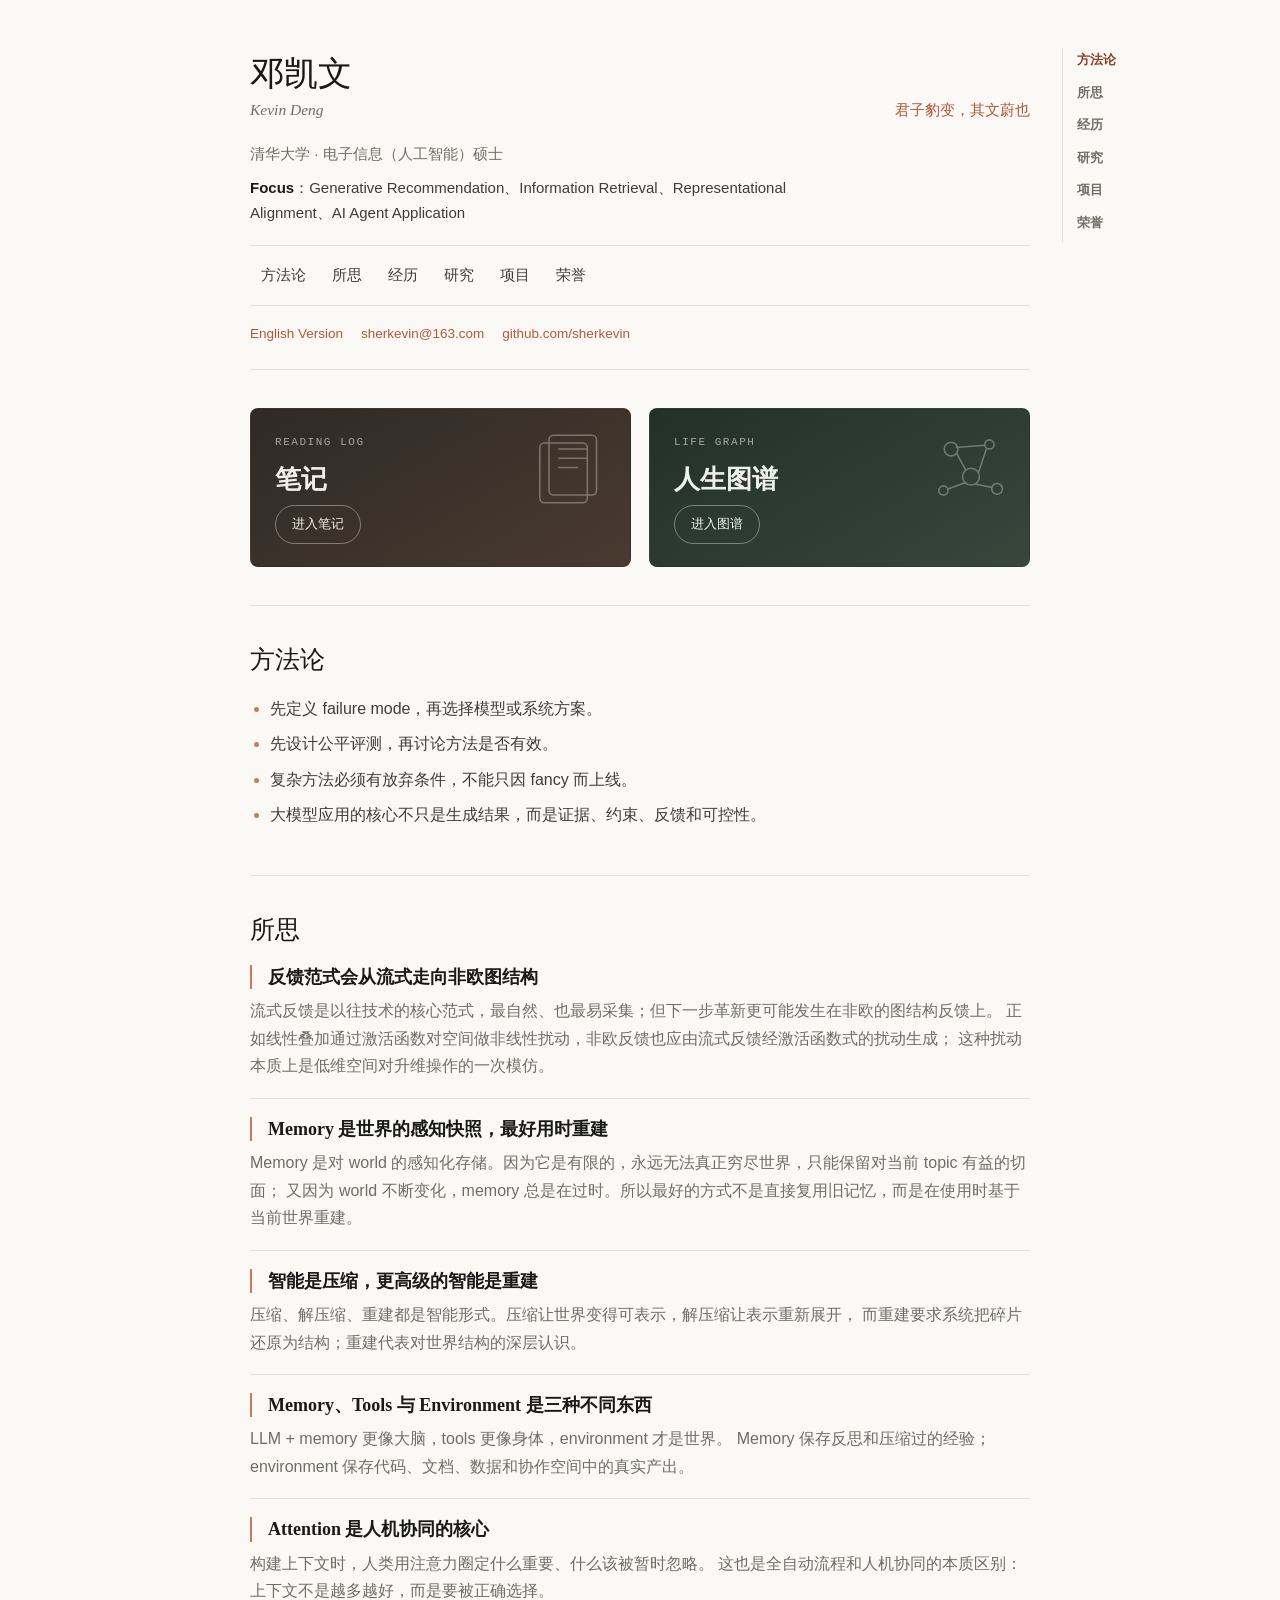
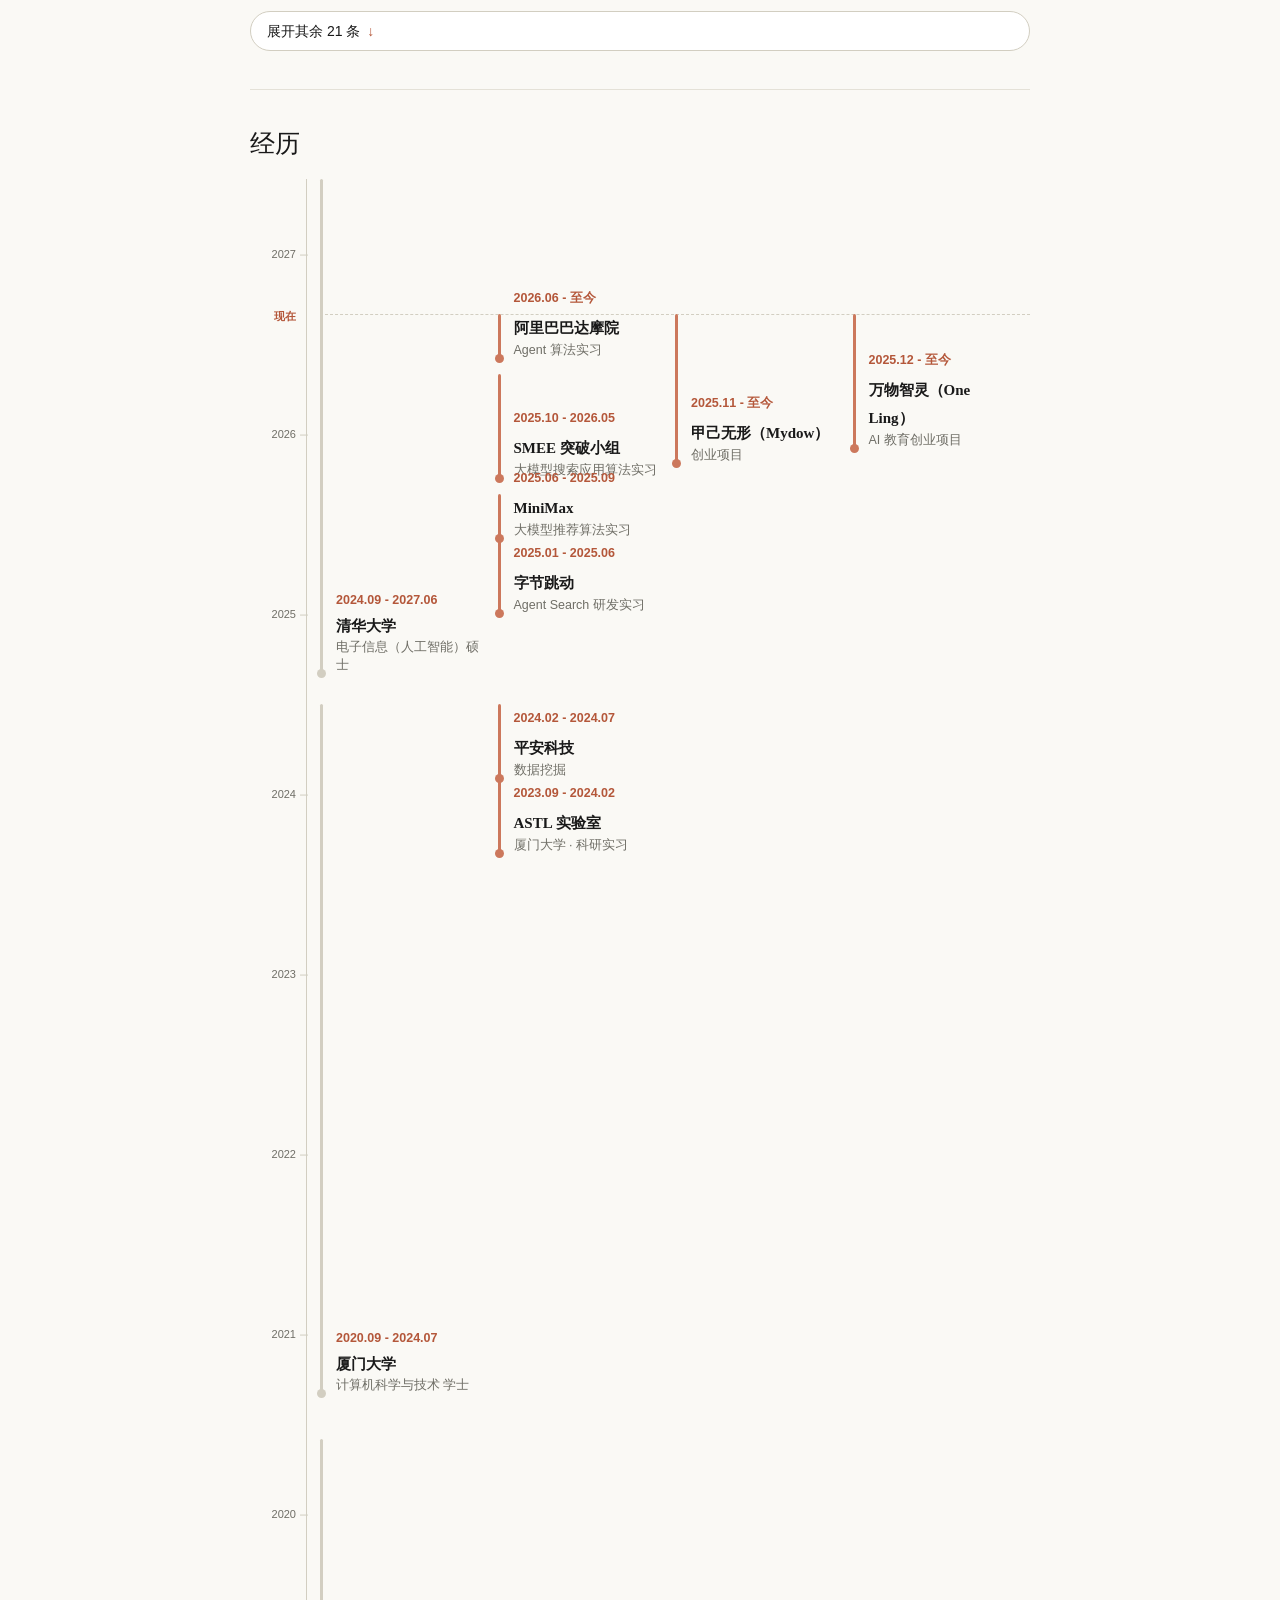
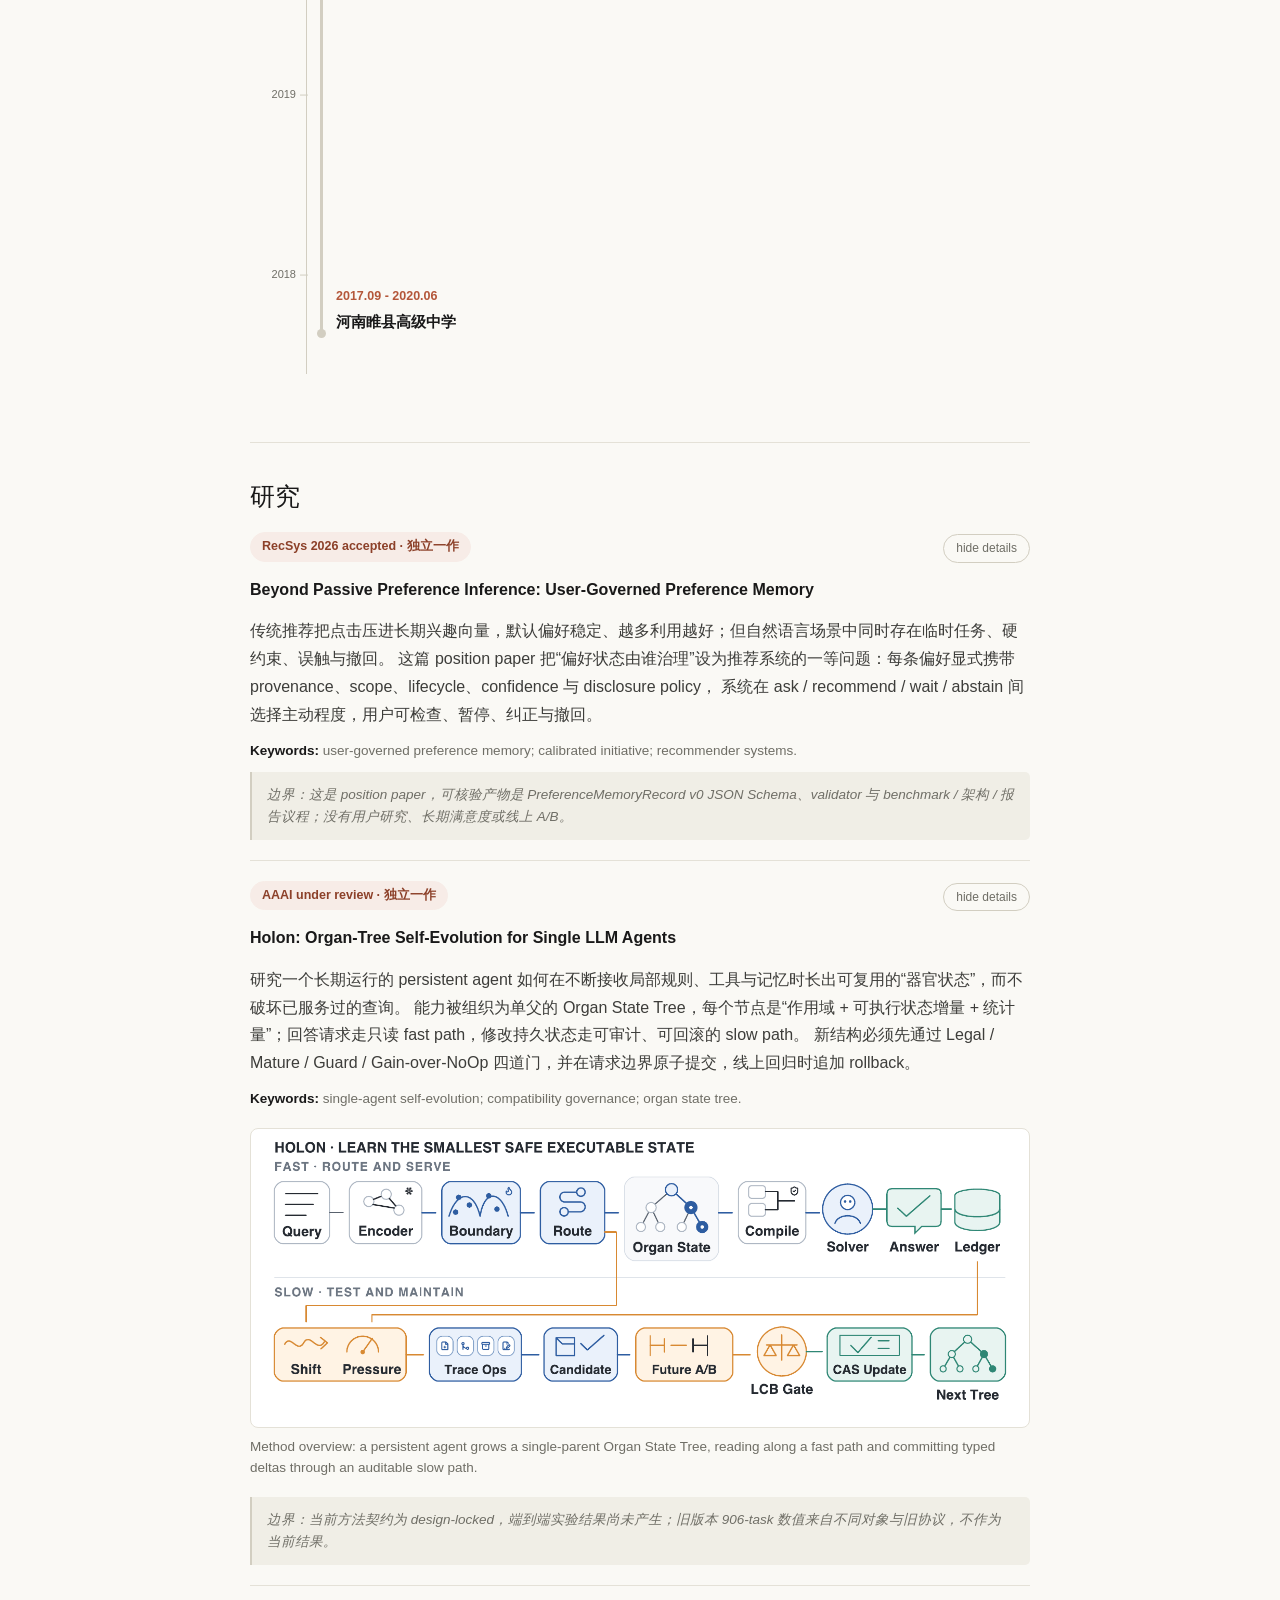
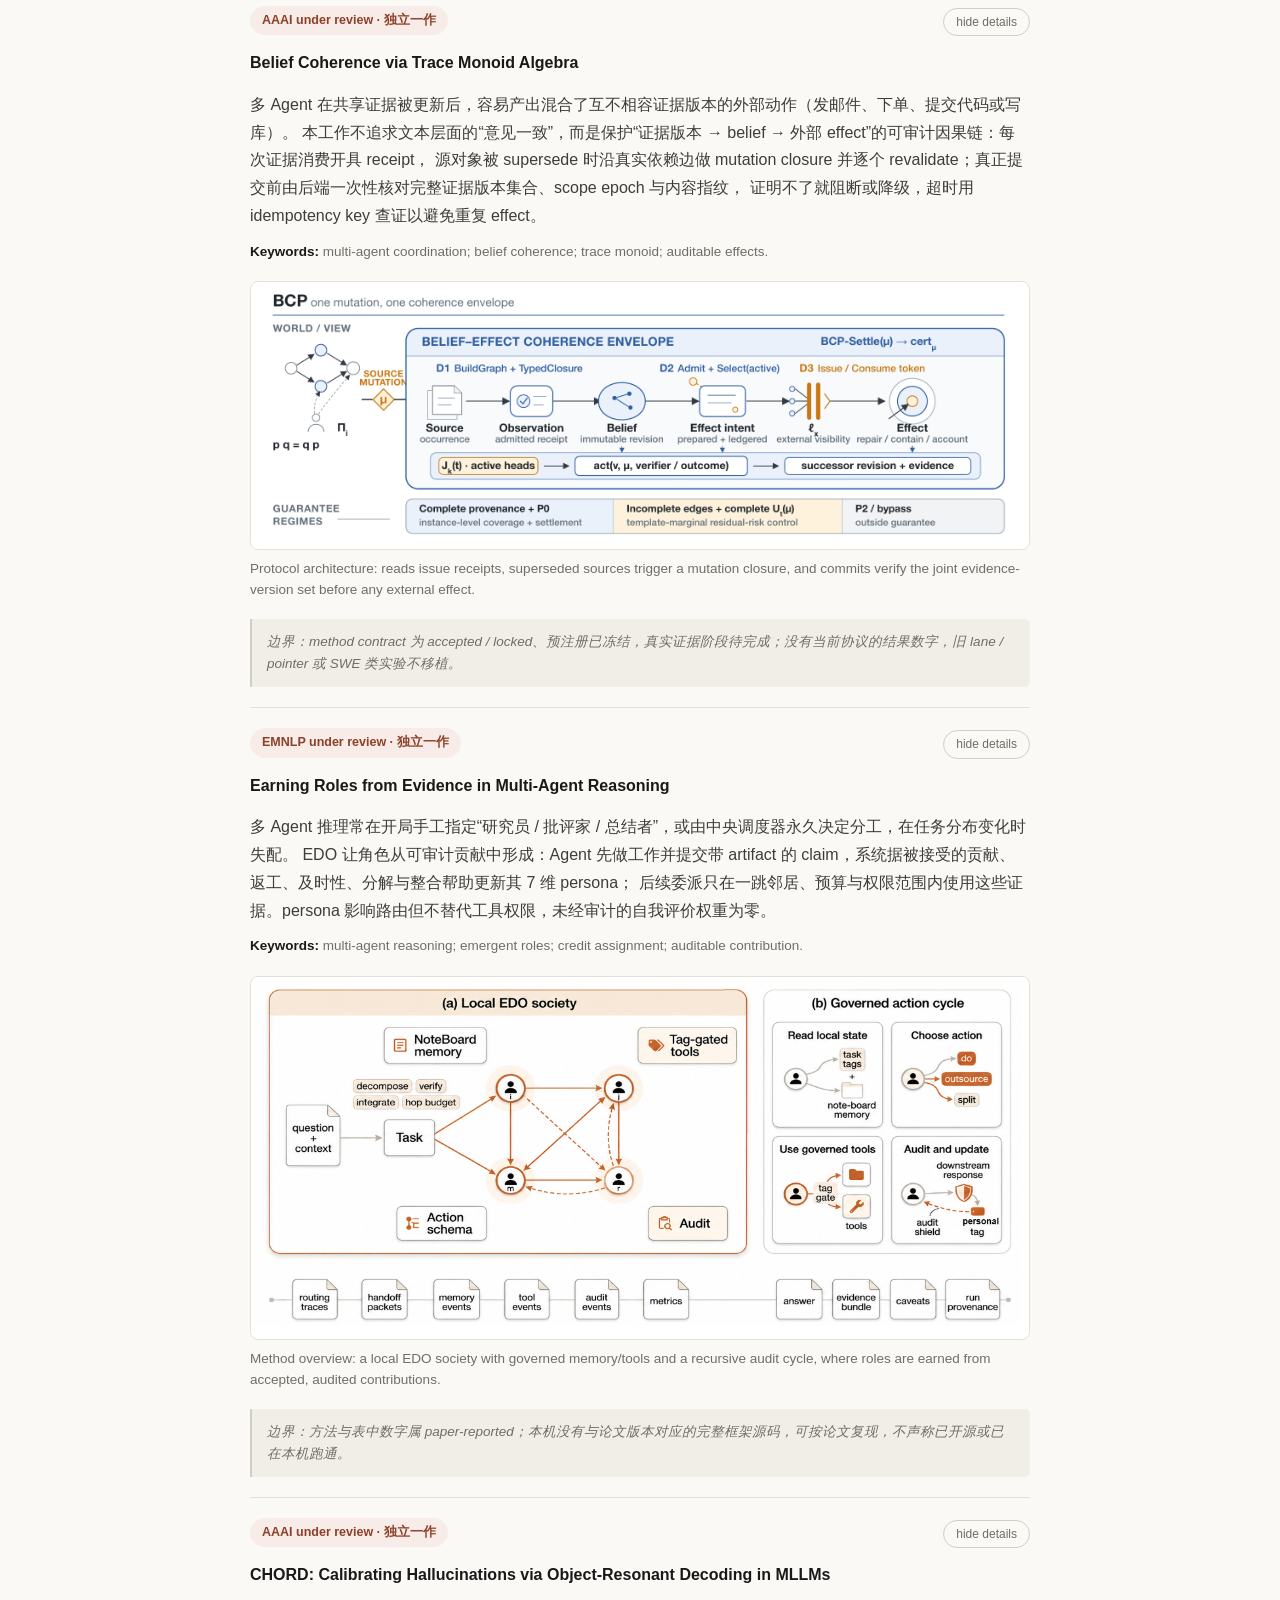
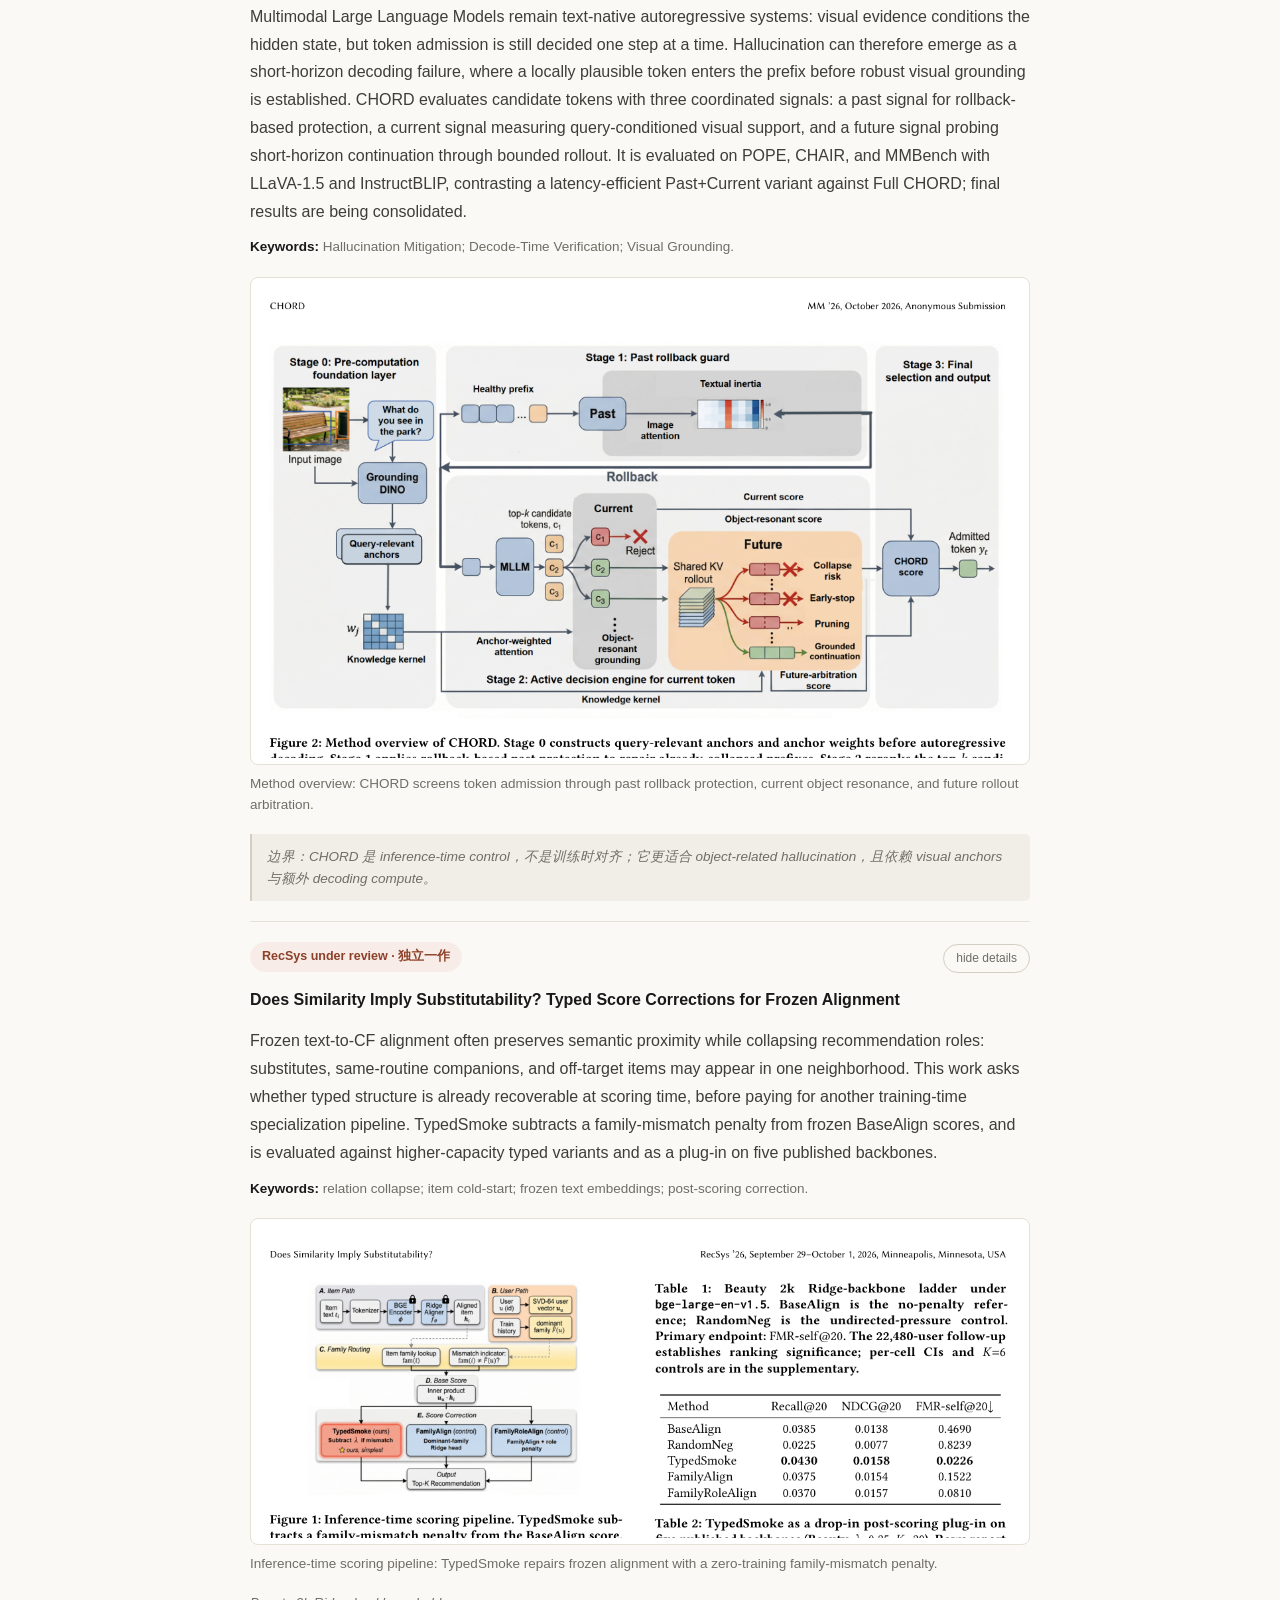
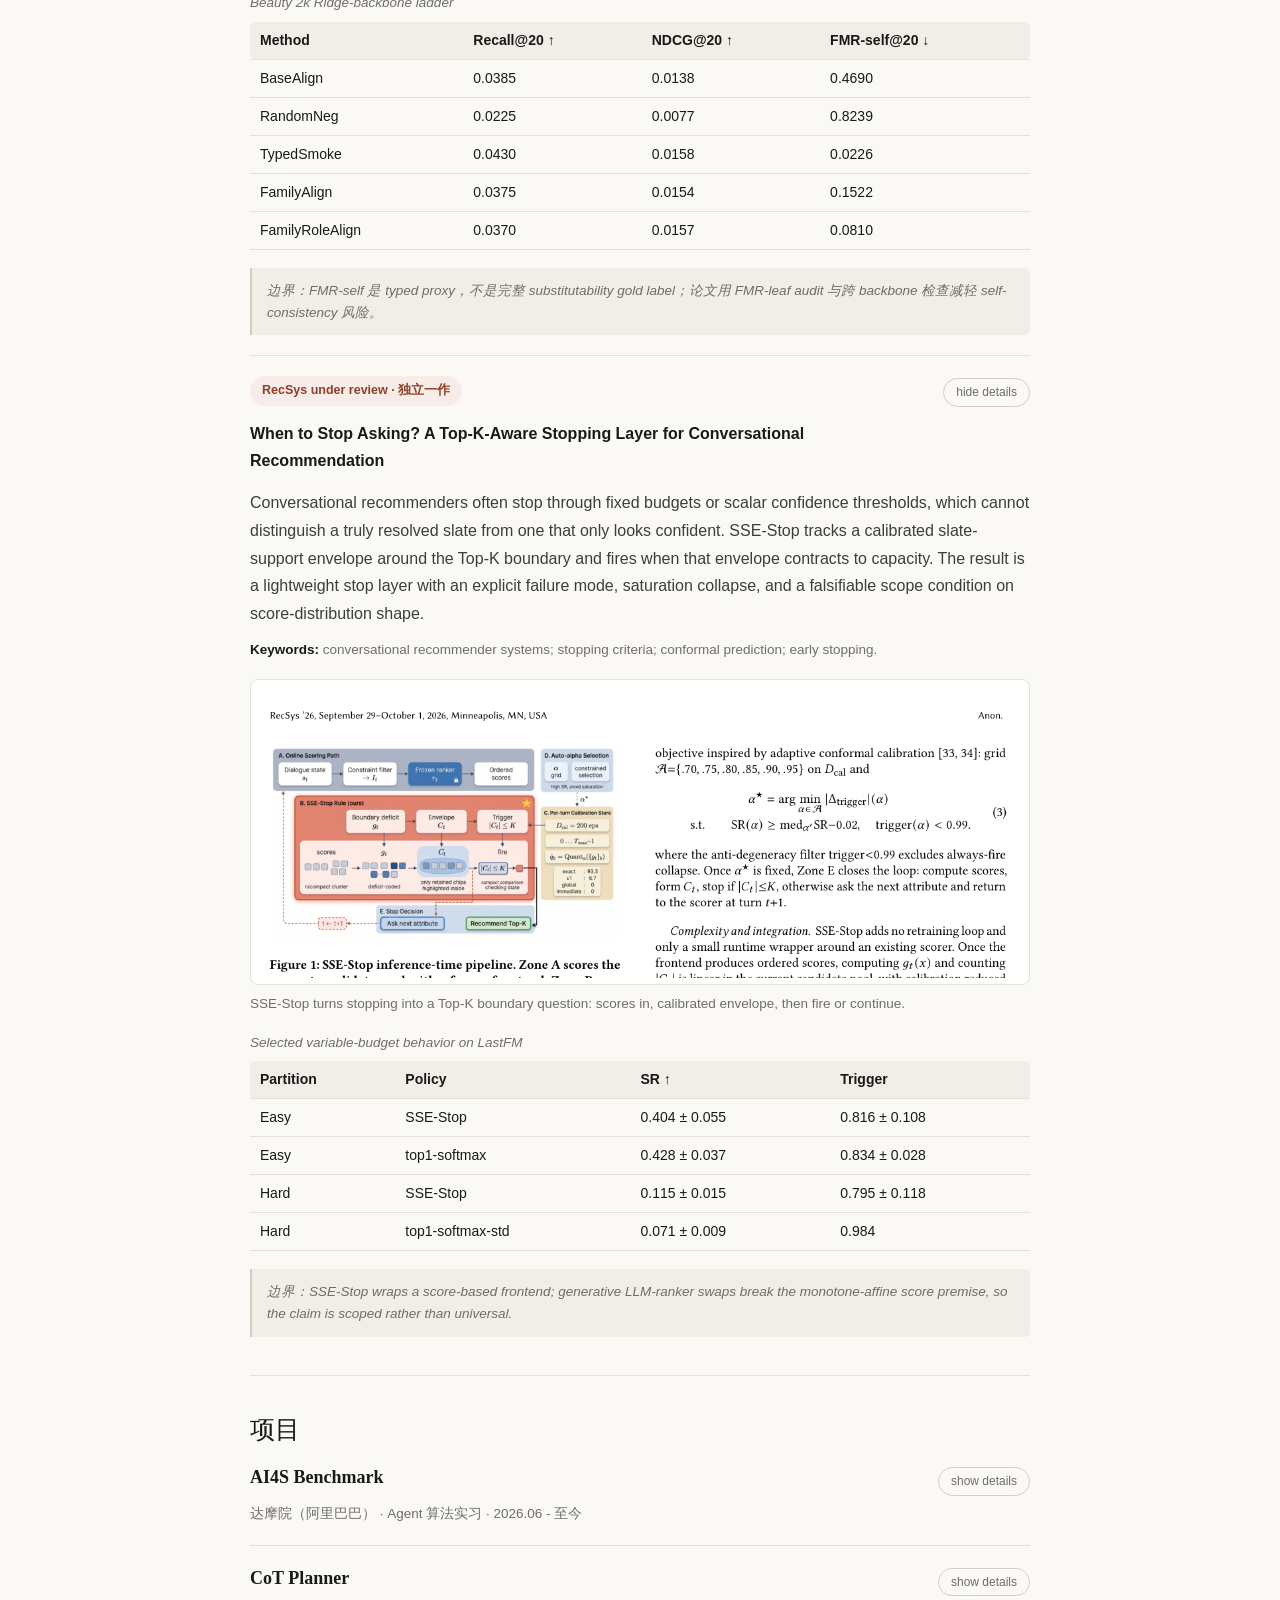
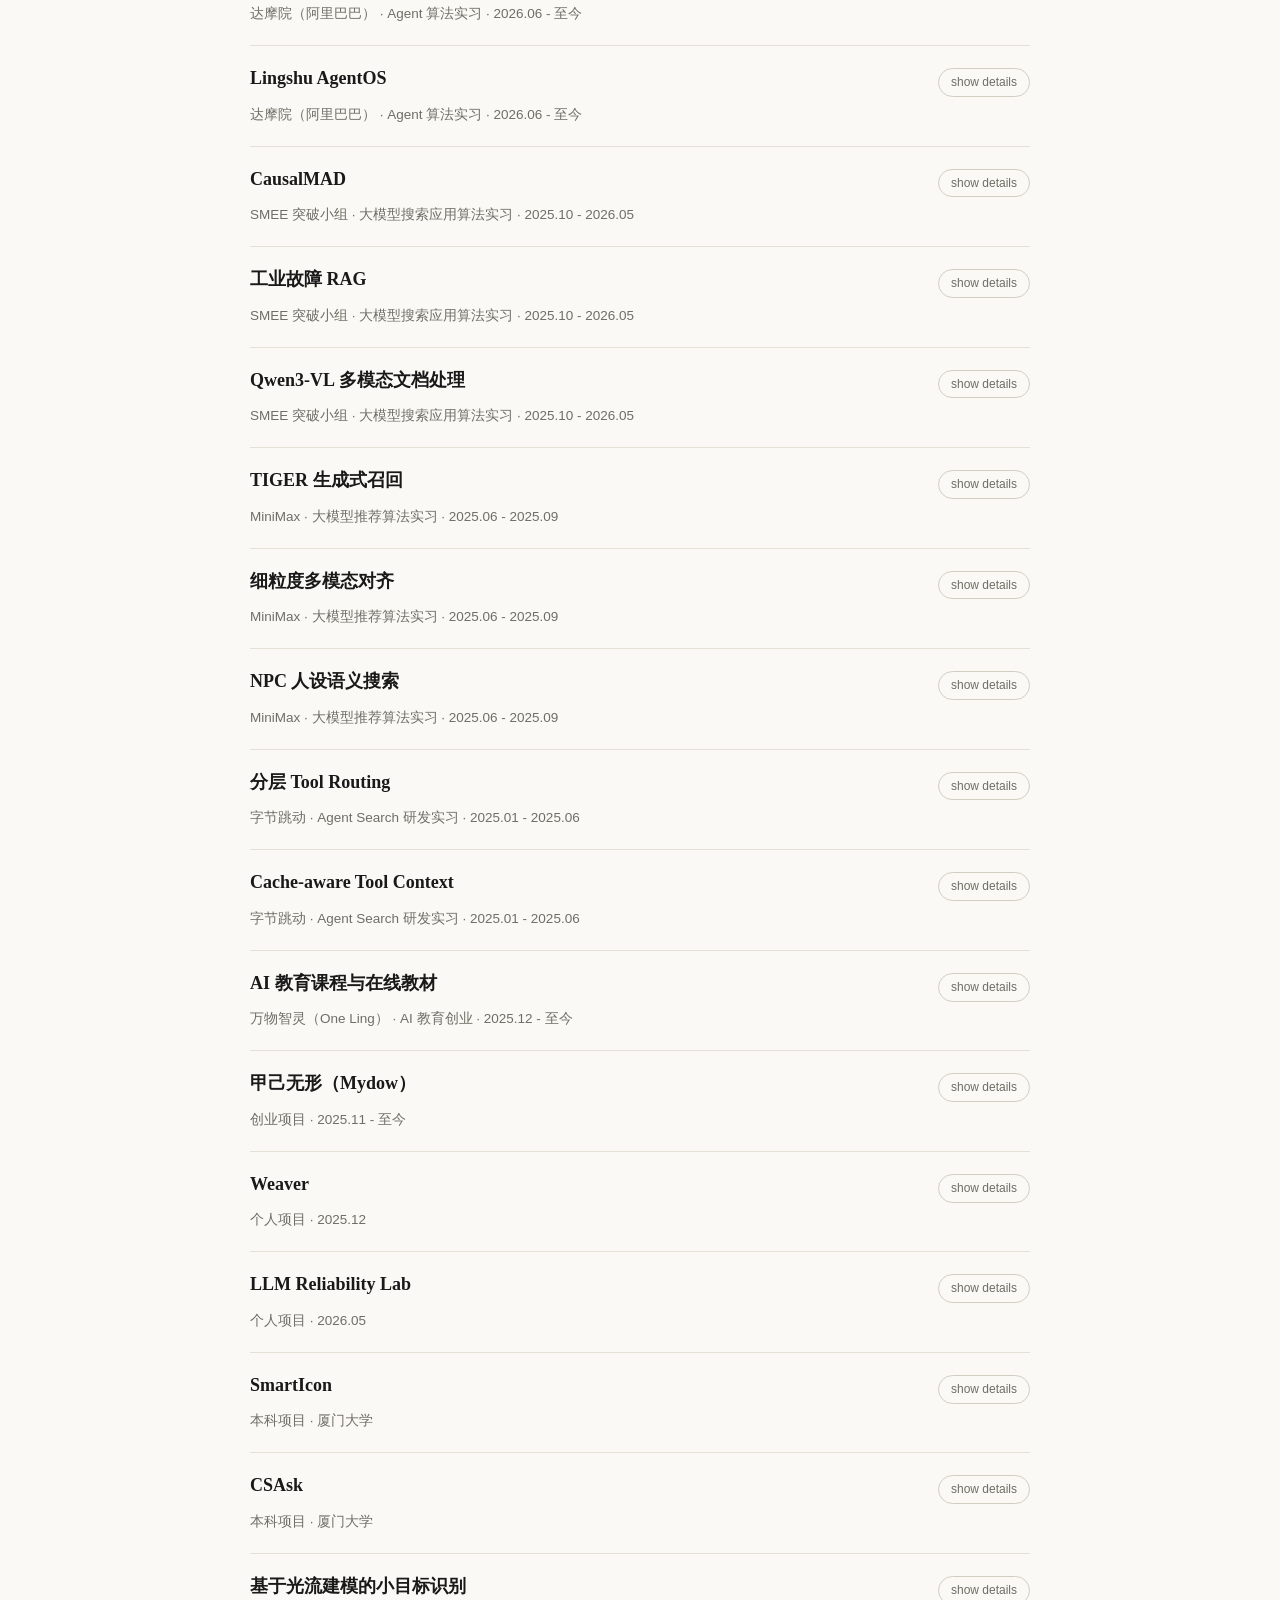
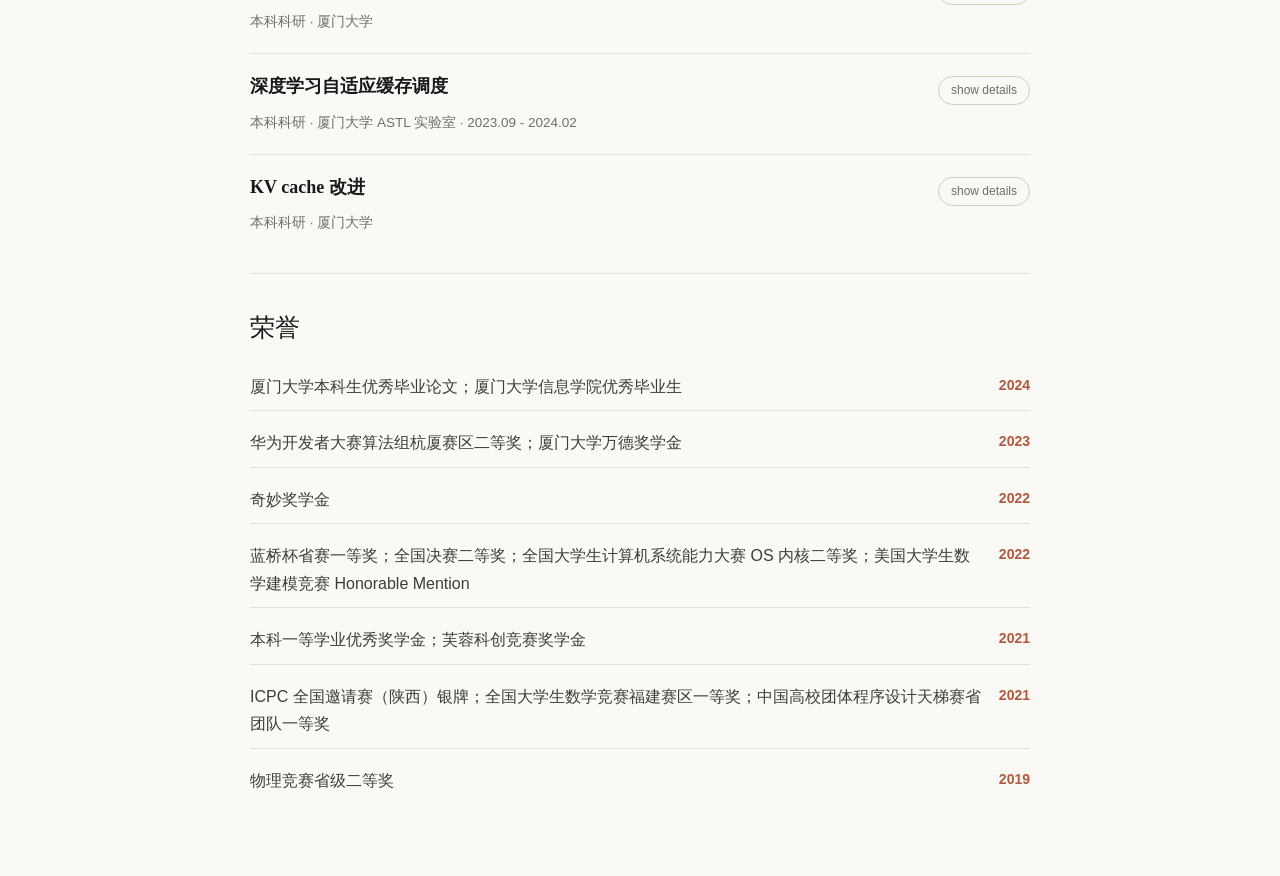
==== commit 52c932a5: "Sharpen sidebar focus line to four research directions (zh + en, meta description)" ====
--- a/index.html
+++ b/index.html
@@ -5,7 +5,7 @@
     <meta name="viewport" content="width=device-width, initial-scale=1" />
     <meta
       name="description"
-      content="邓凯文的个人主页：人工智能、大模型应用算法、多模态、RAG、Tool Use、推荐与智能体系统。"
+      content="邓凯文的个人主页：Generative Recommendation、Information Retrieval、Representational Alignment 与 AI Agent Application。"
     />
     <title>邓凯文 | Kevin Deng</title>
     <link rel="stylesheet" href="./styles.css?v=20260916q" />
@@ -21,7 +21,8 @@
         </div>
         <p class="role">清华大学 · 电子信息（人工智能）硕士</p>
         <p class="focus">
-          关注大模型应用算法、多模态可靠性、RAG / Tool Use、推荐系统与智能体工作流。
+          <strong>Focus</strong>：Generative Recommendation、Information
+          Retrieval、Representational Alignment、AI Agent Application
         </p>
         <nav aria-label="页面导航">
           <a href="#principles">方法论</a>
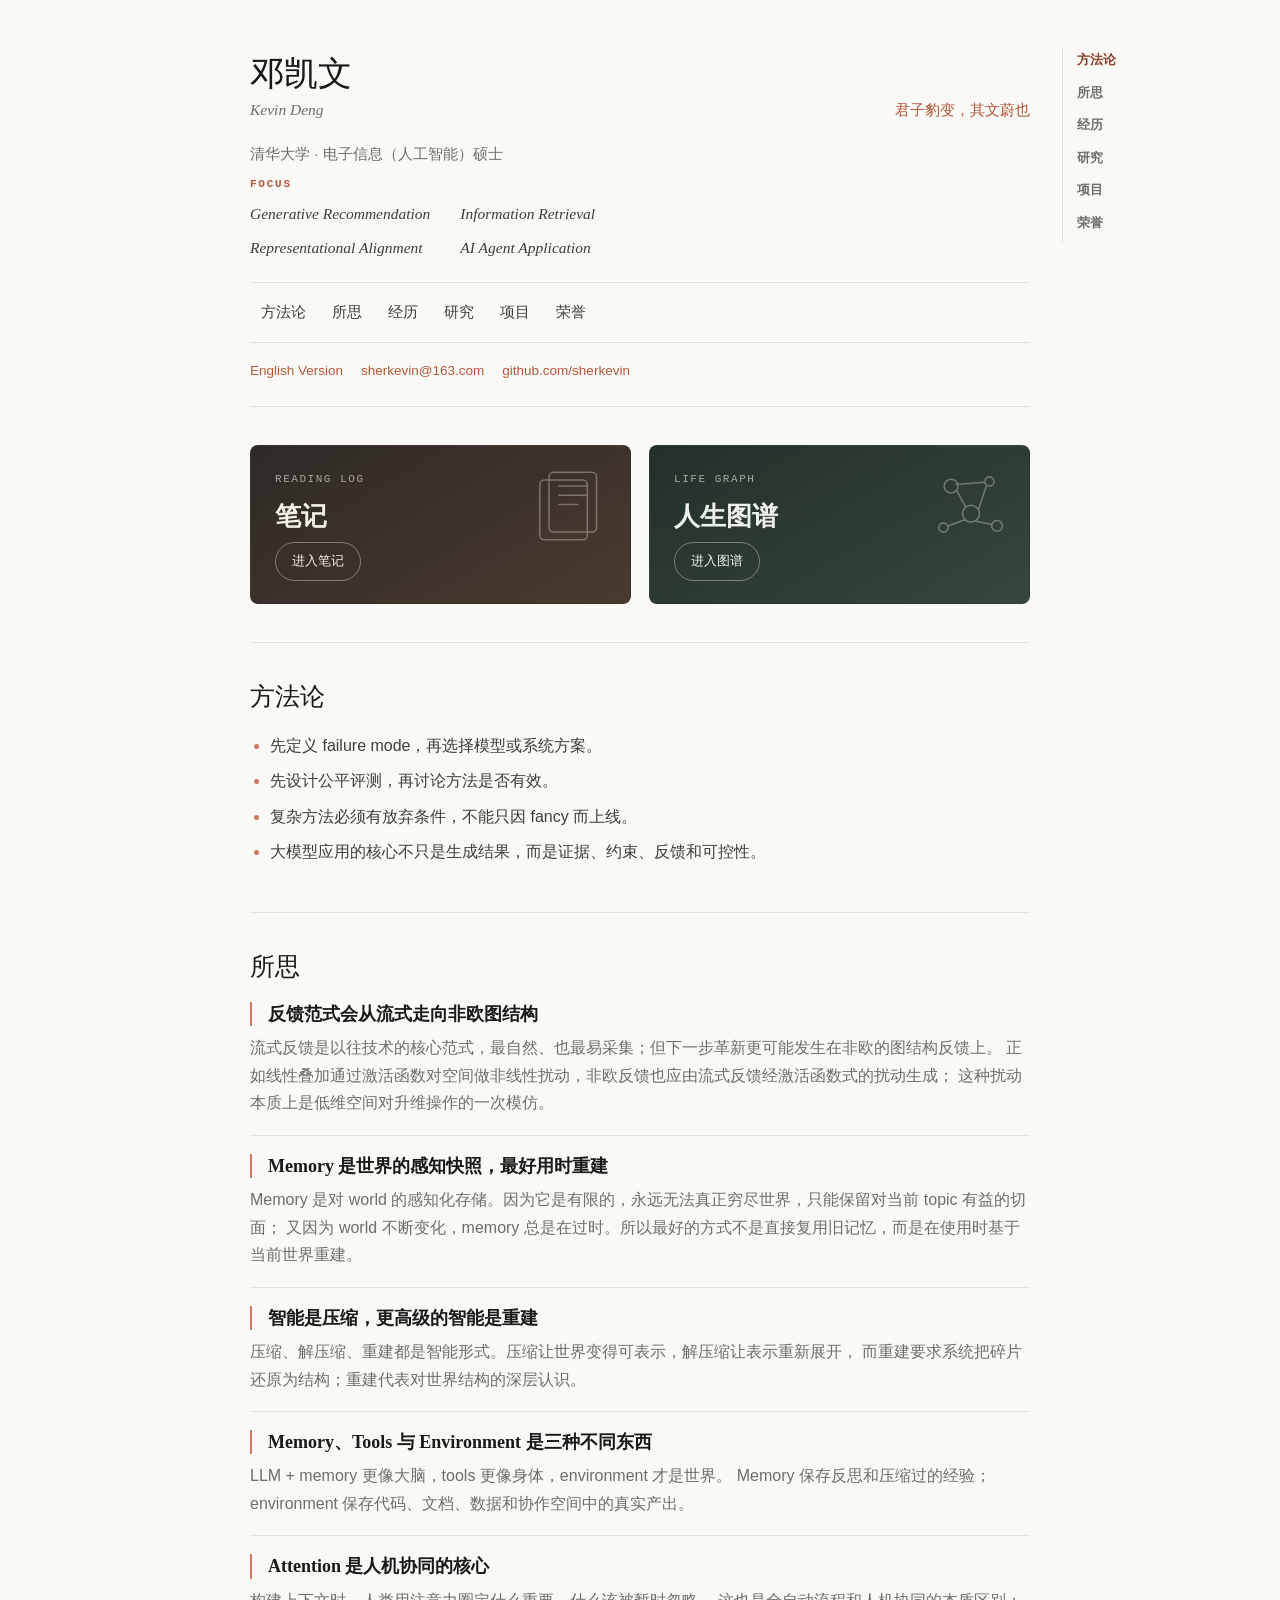
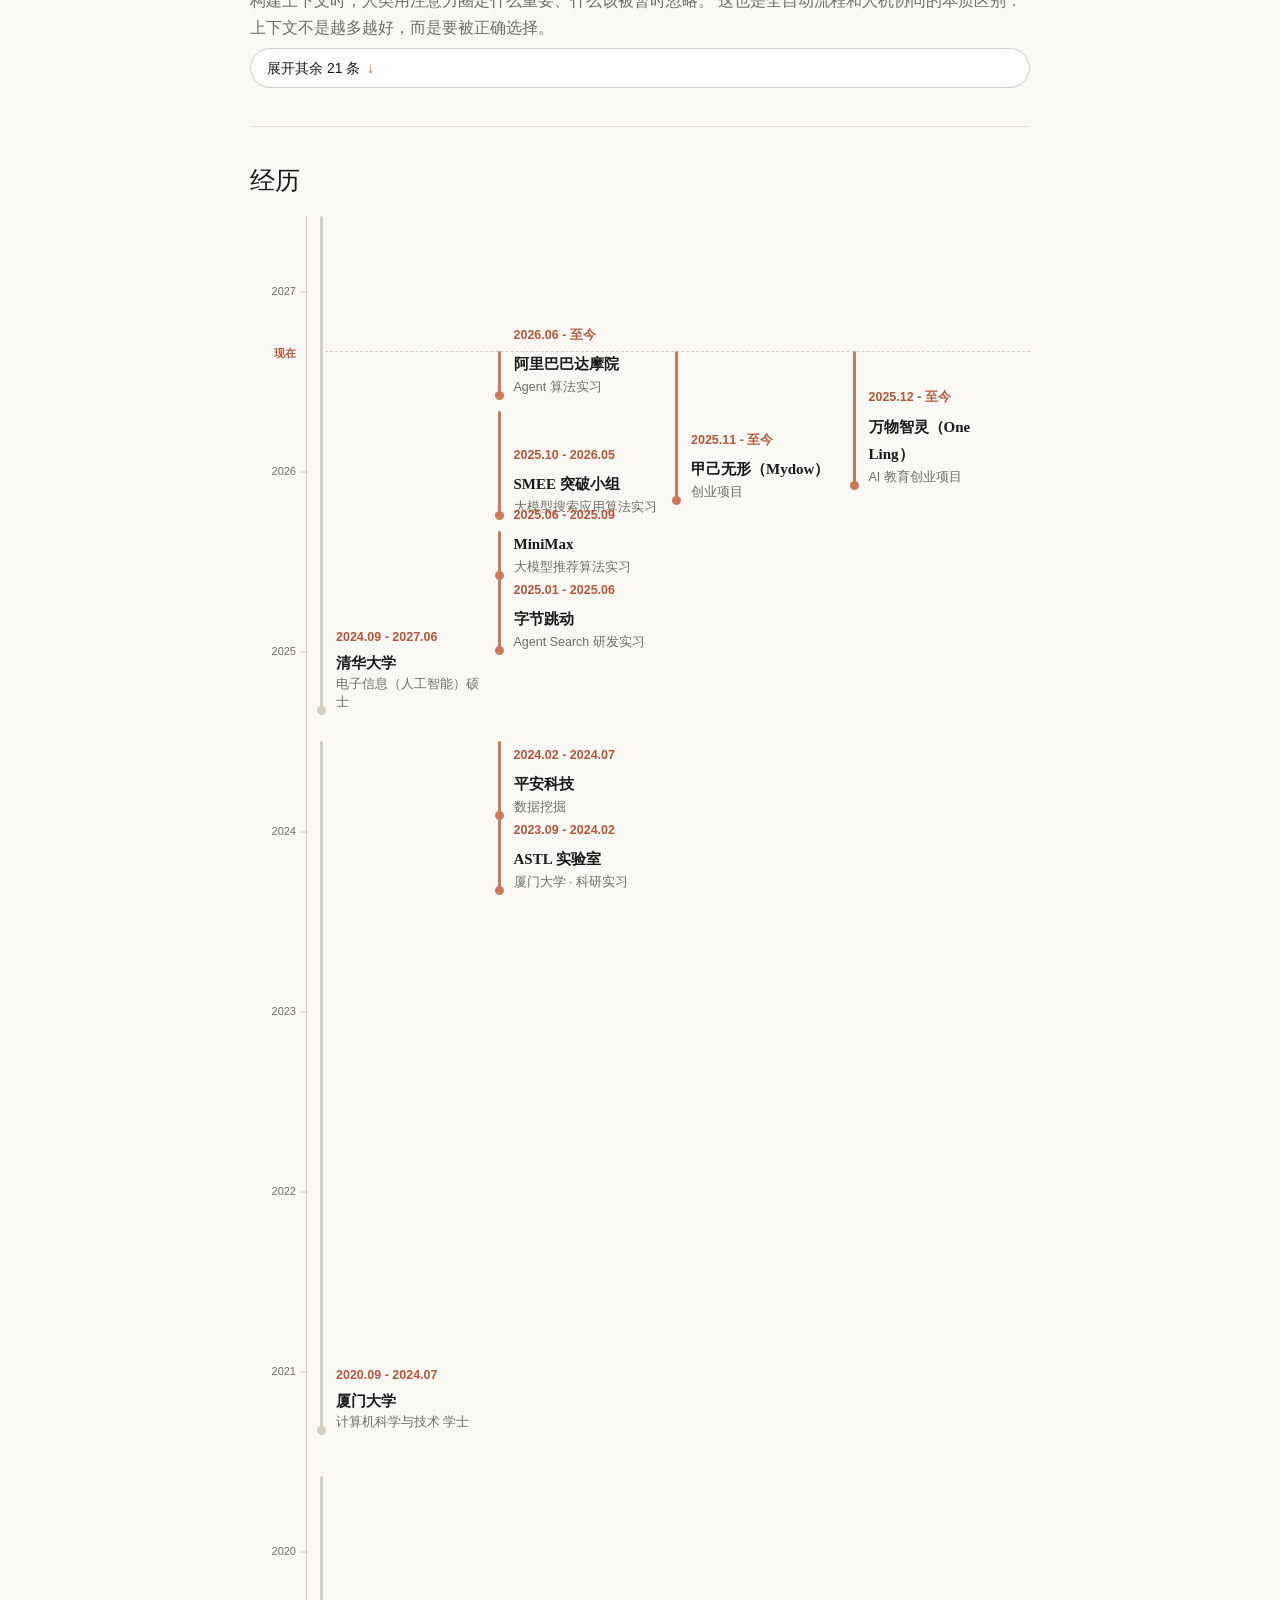
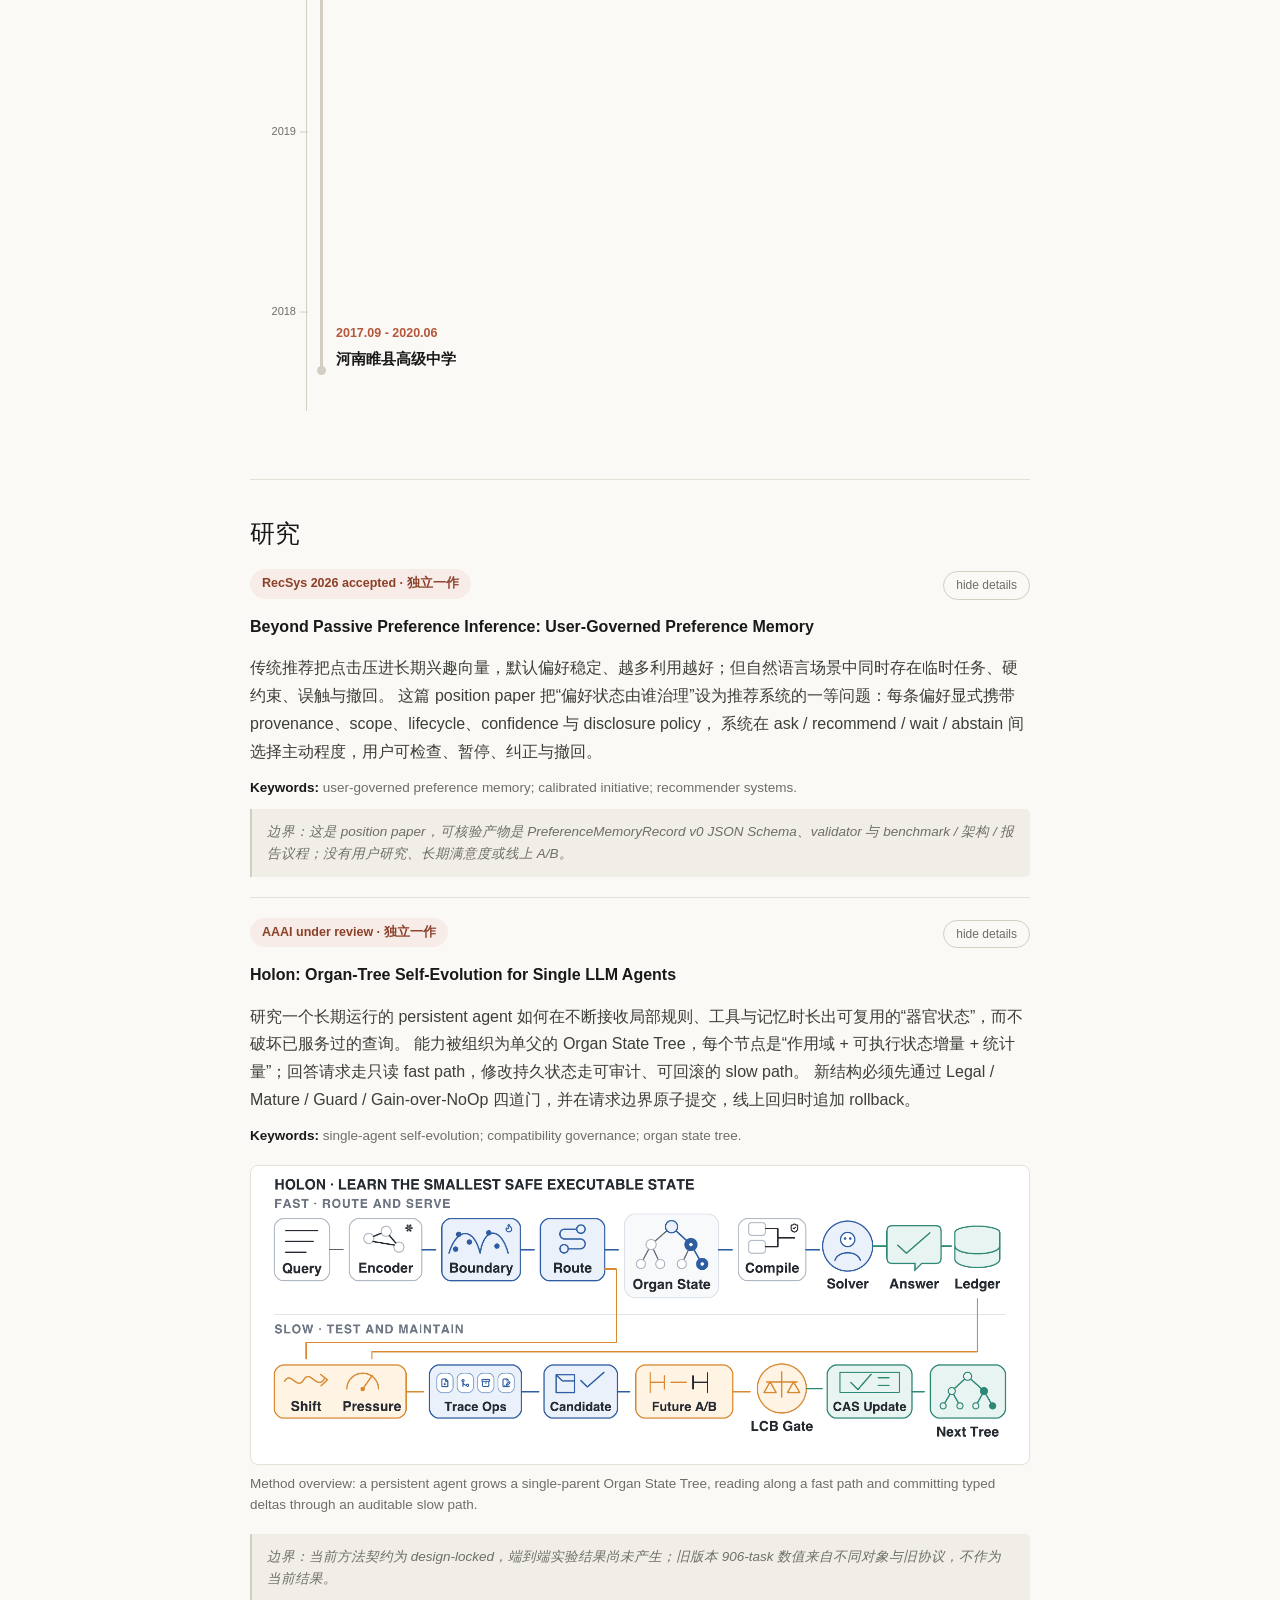
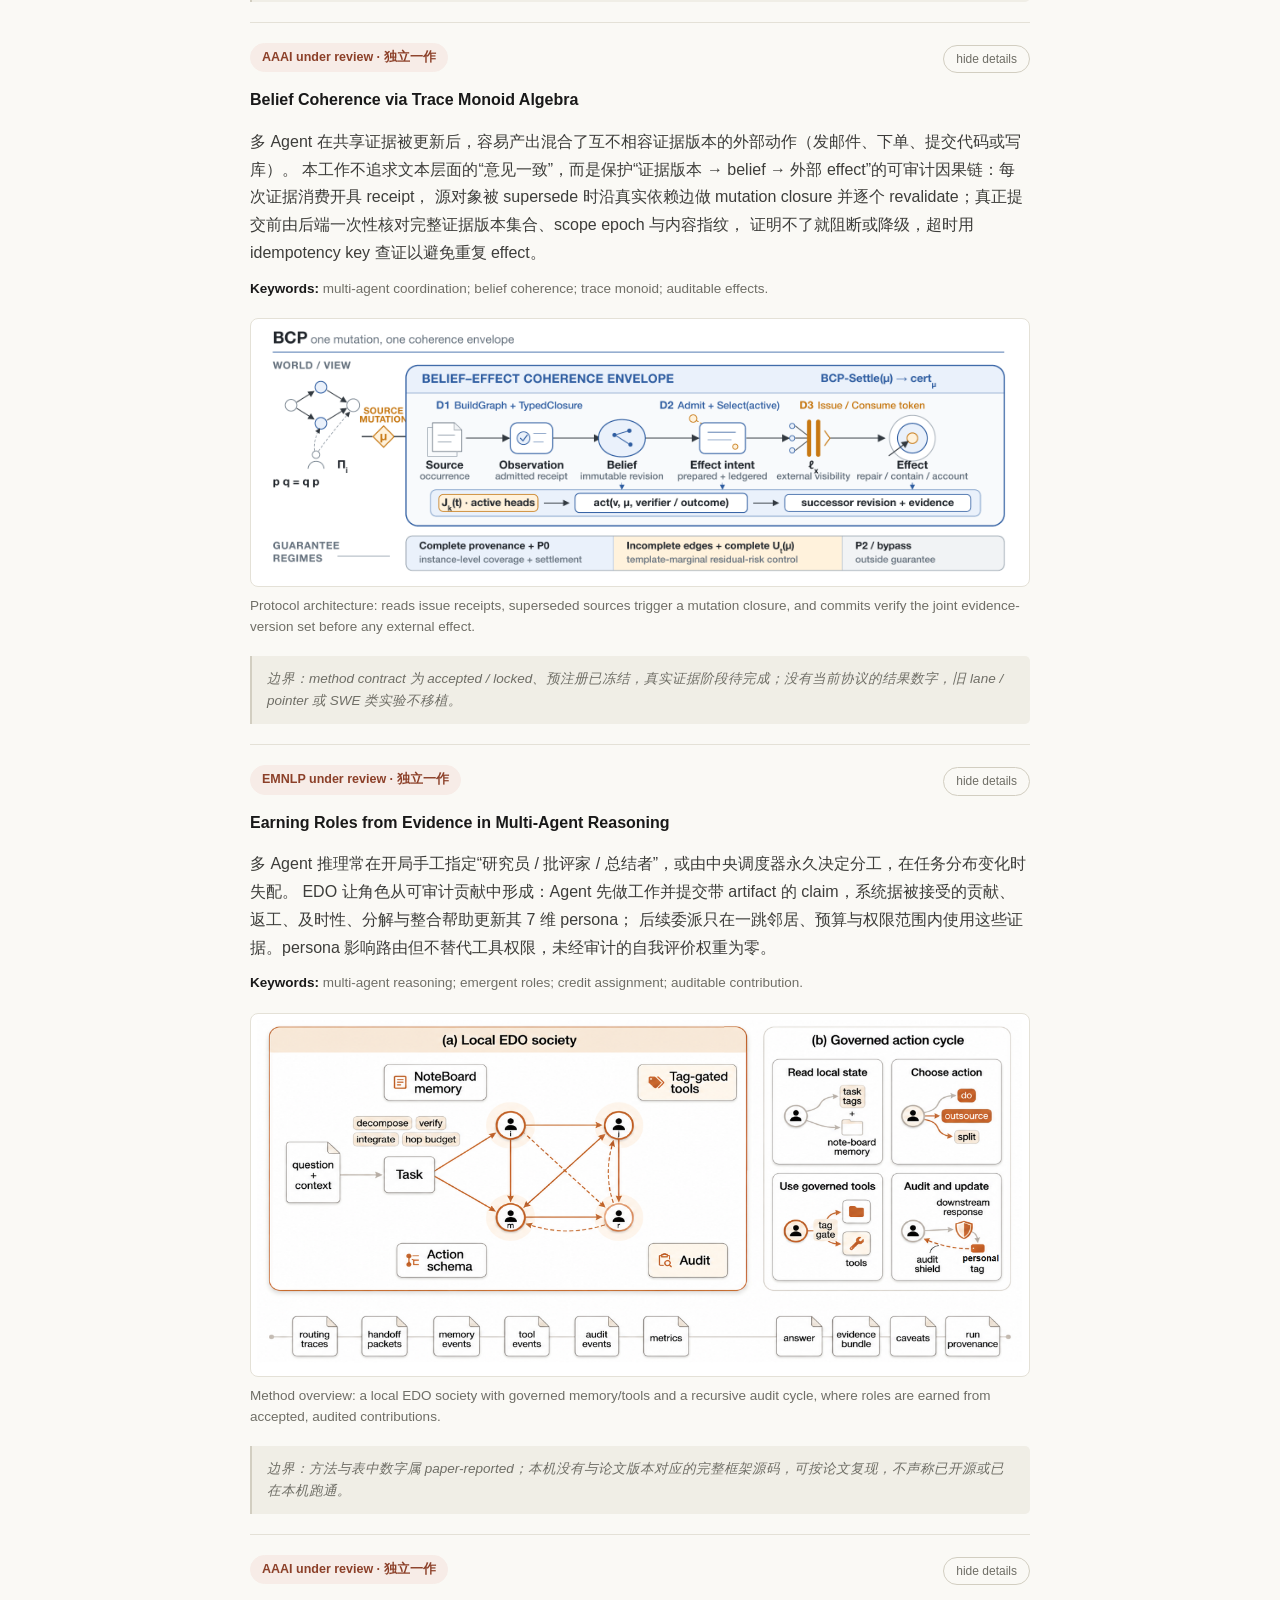
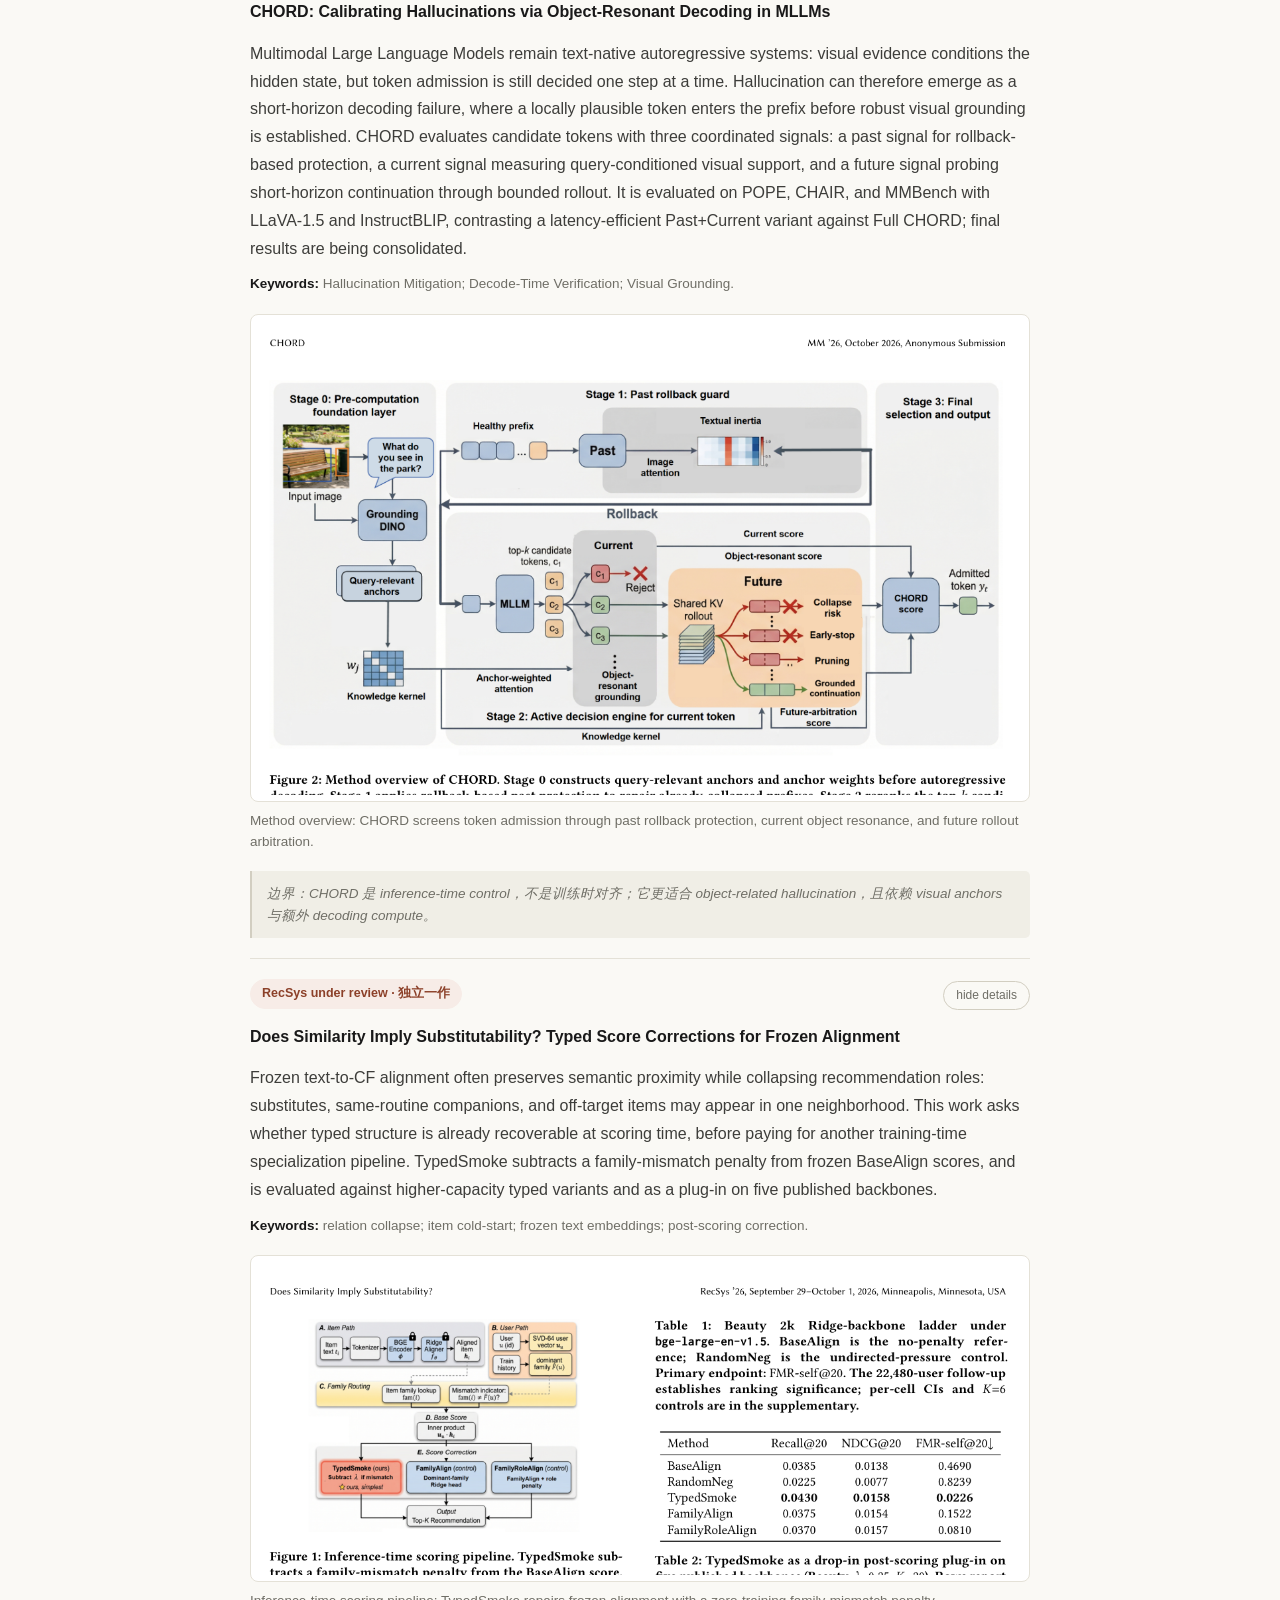
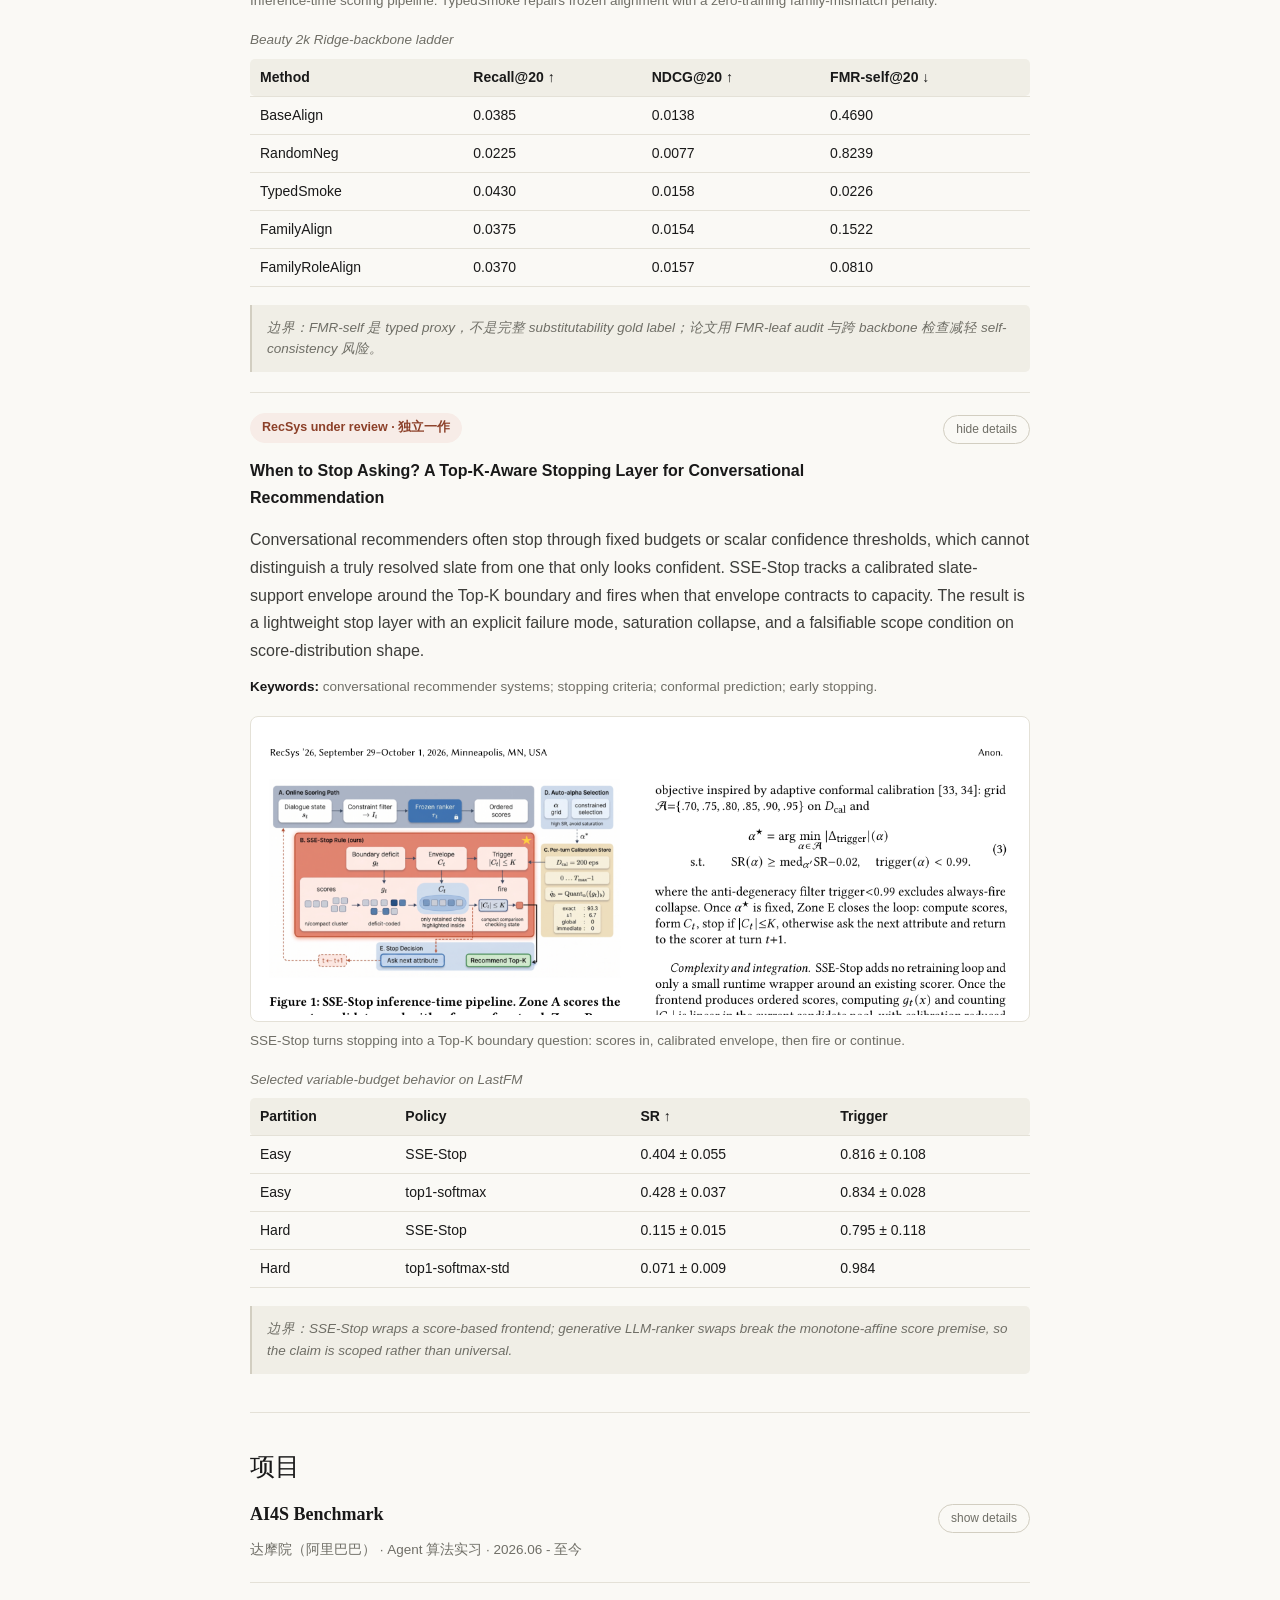
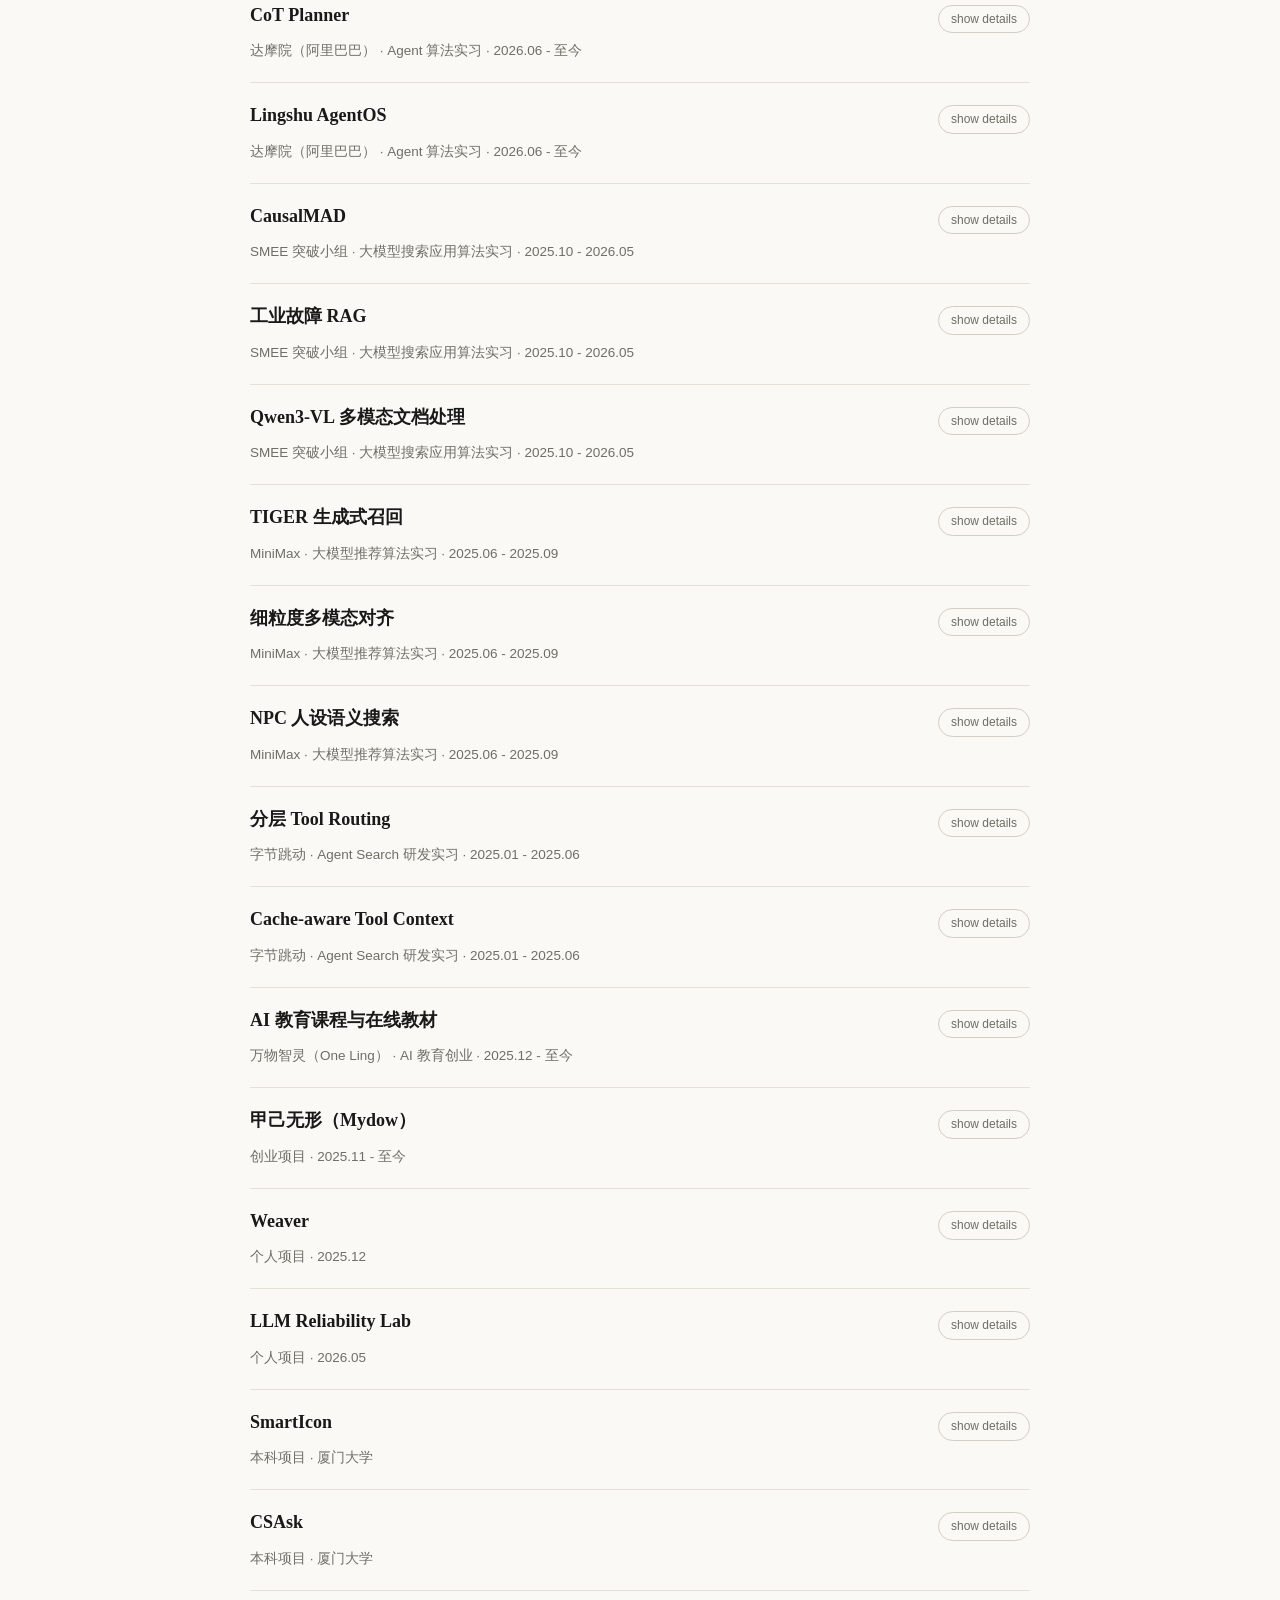
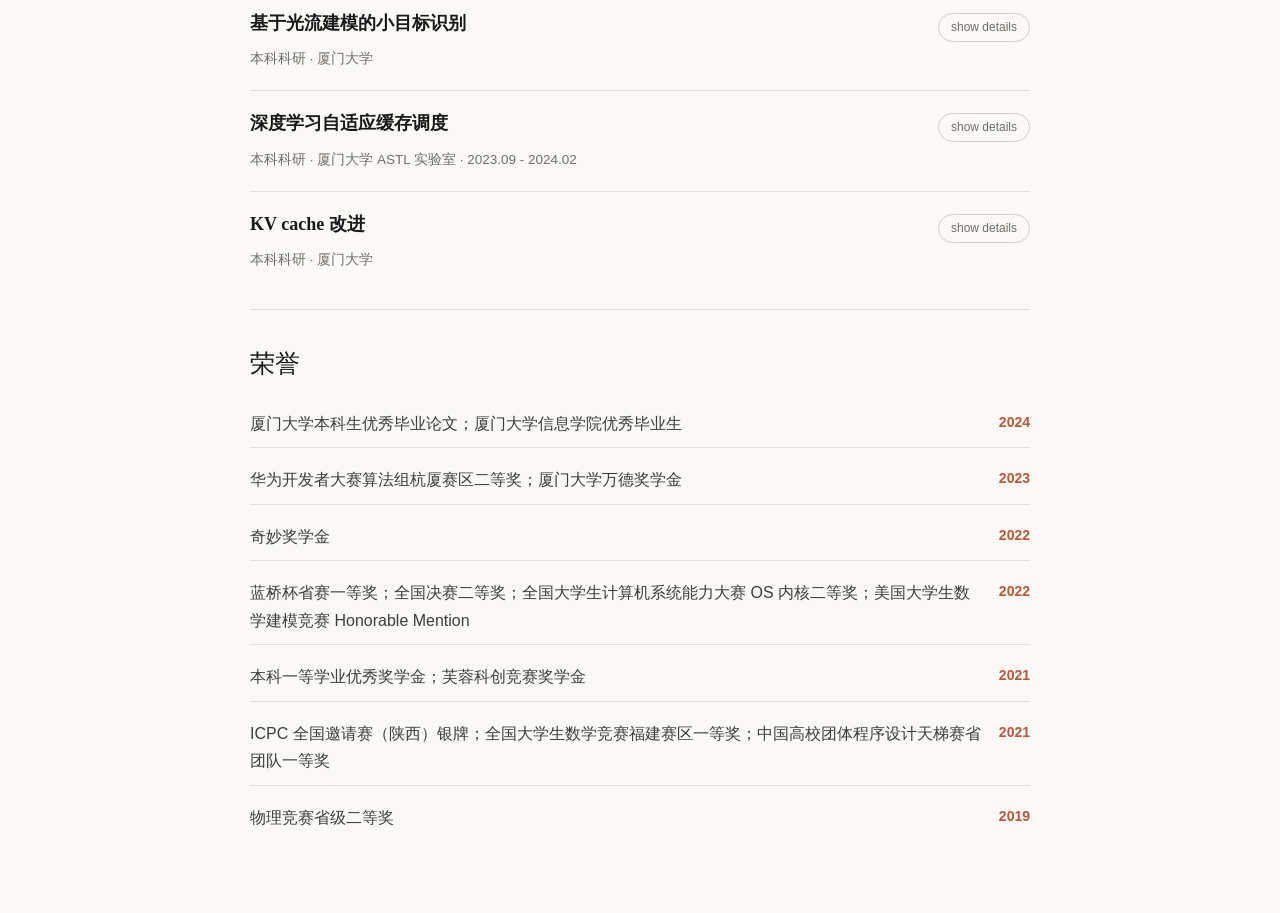
==== commit 08369fd6: "Typeset focus directions as an unbreakable serif-italic grid under a mono kicker" ====
--- a/index.html
+++ b/index.html
@@ -8,7 +8,7 @@
       content="邓凯文的个人主页：Generative Recommendation、Information Retrieval、Representational Alignment 与 AI Agent Application。"
     />
     <title>邓凯文 | Kevin Deng</title>
-    <link rel="stylesheet" href="./styles.css?v=20260916q" />
+    <link rel="stylesheet" href="./styles.css?v=20260919a" />
   </head>
   <body>
     <div class="page-card">
@@ -21,8 +21,13 @@
         </div>
         <p class="role">清华大学 · 电子信息（人工智能）硕士</p>
         <p class="focus">
-          <strong>Focus</strong>：Generative Recommendation、Information
-          Retrieval、Representational Alignment、AI Agent Application
+          <span class="focus-label">Focus</span>
+          <span class="focus-items">
+            <span>Generative Recommendation</span>
+            <span>Information Retrieval</span>
+            <span>Representational Alignment</span>
+            <span>AI Agent Application</span>
+          </span>
         </p>
         <nav aria-label="页面导航">
           <a href="#principles">方法论</a>
--- a/styles.css
+++ b/styles.css
@@ -178,6 +178,39 @@
   line-height: 1.68;
 }
 
+/* focus line: mono kicker label, then serif-italic directions; each
+   direction is one unbreakable unit so phrases never split across lines */
+.focus-label {
+  display: block;
+  margin-bottom: 6px;
+  color: var(--accent);
+  font-family: var(--font-mono);
+  font-size: 11px;
+  font-weight: 600;
+  letter-spacing: 0.16em;
+  text-transform: uppercase;
+}
+
+.focus-items {
+  display: grid;
+  grid-template-columns: repeat(2, max-content);
+  gap: 4px 30px;
+  font-family: var(--font-serif);
+  font-size: 15.5px;
+  font-style: italic;
+  line-height: 1.9;
+}
+
+.focus-items > span {
+  white-space: nowrap;
+}
+
+@media (max-width: 700px) {
+  .focus-items {
+    grid-template-columns: max-content;
+  }
+}
+
 nav {
   display: flex;
   flex-wrap: wrap;
